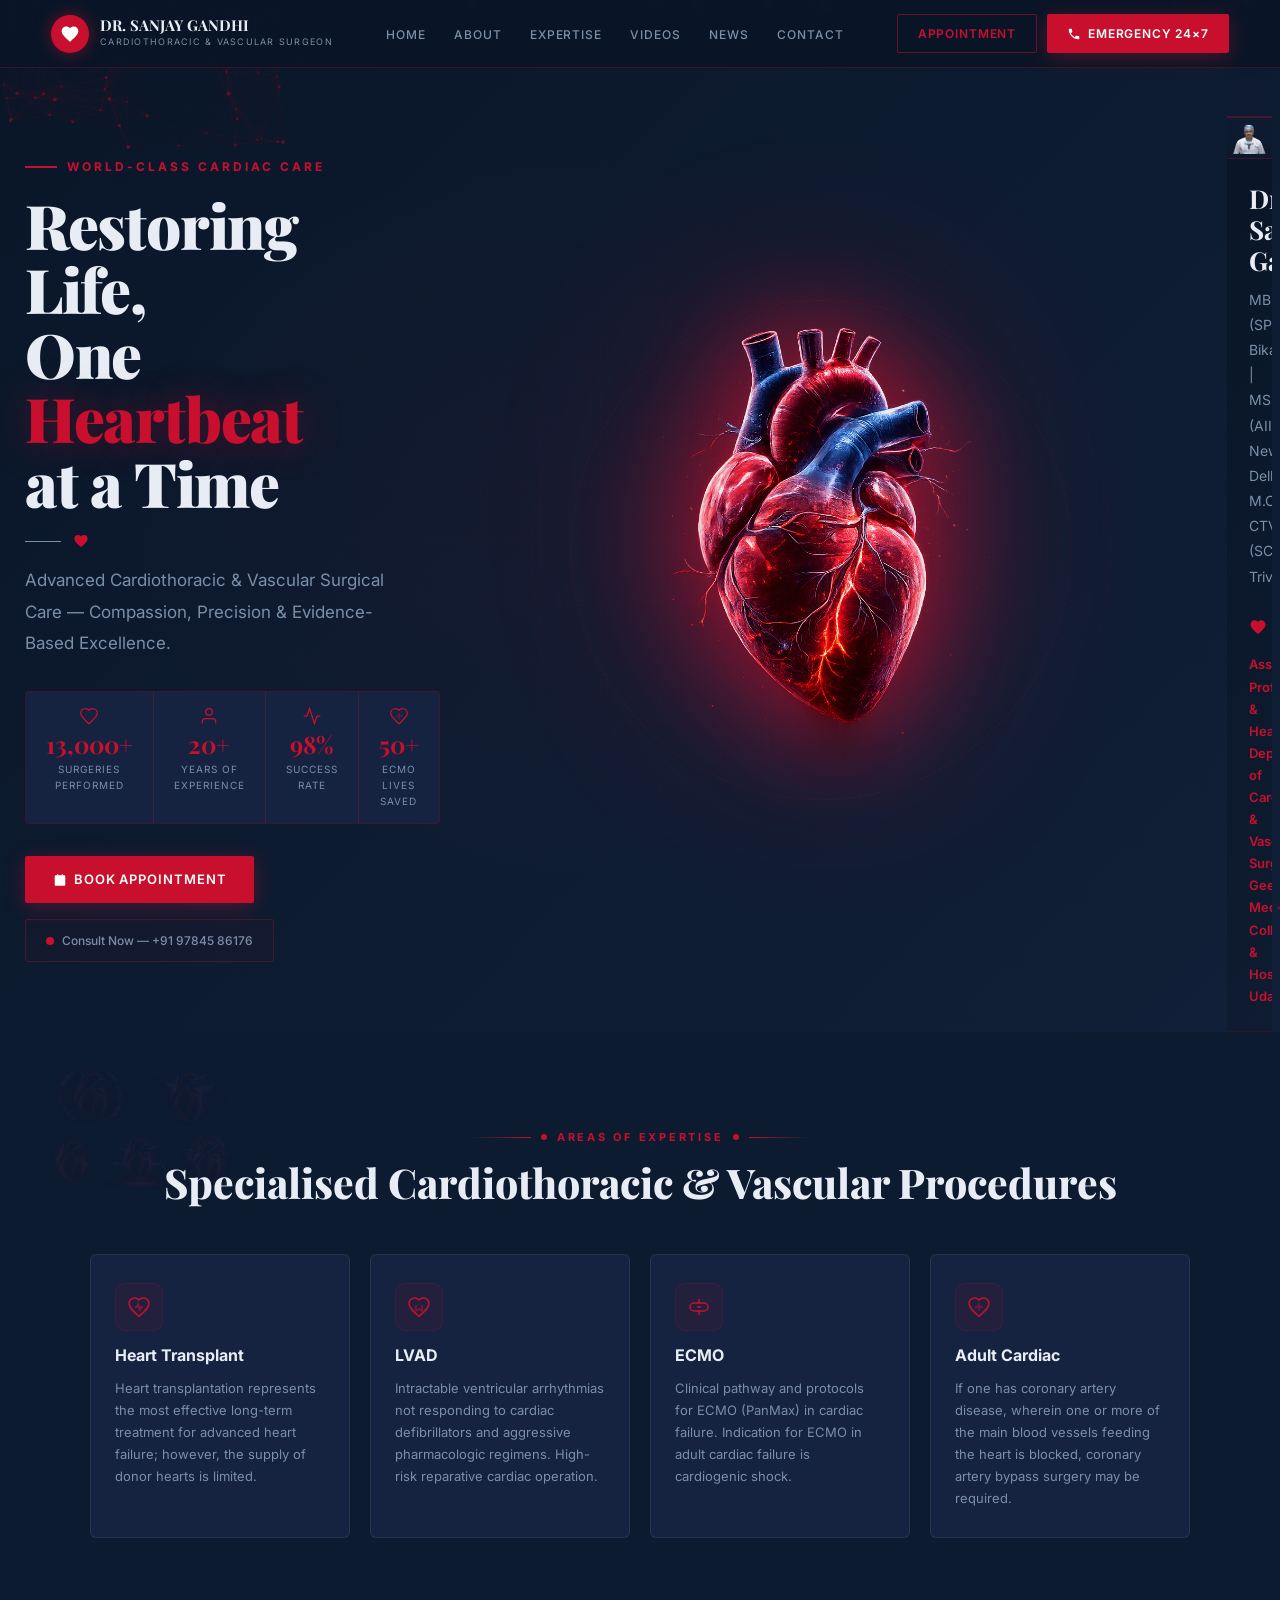
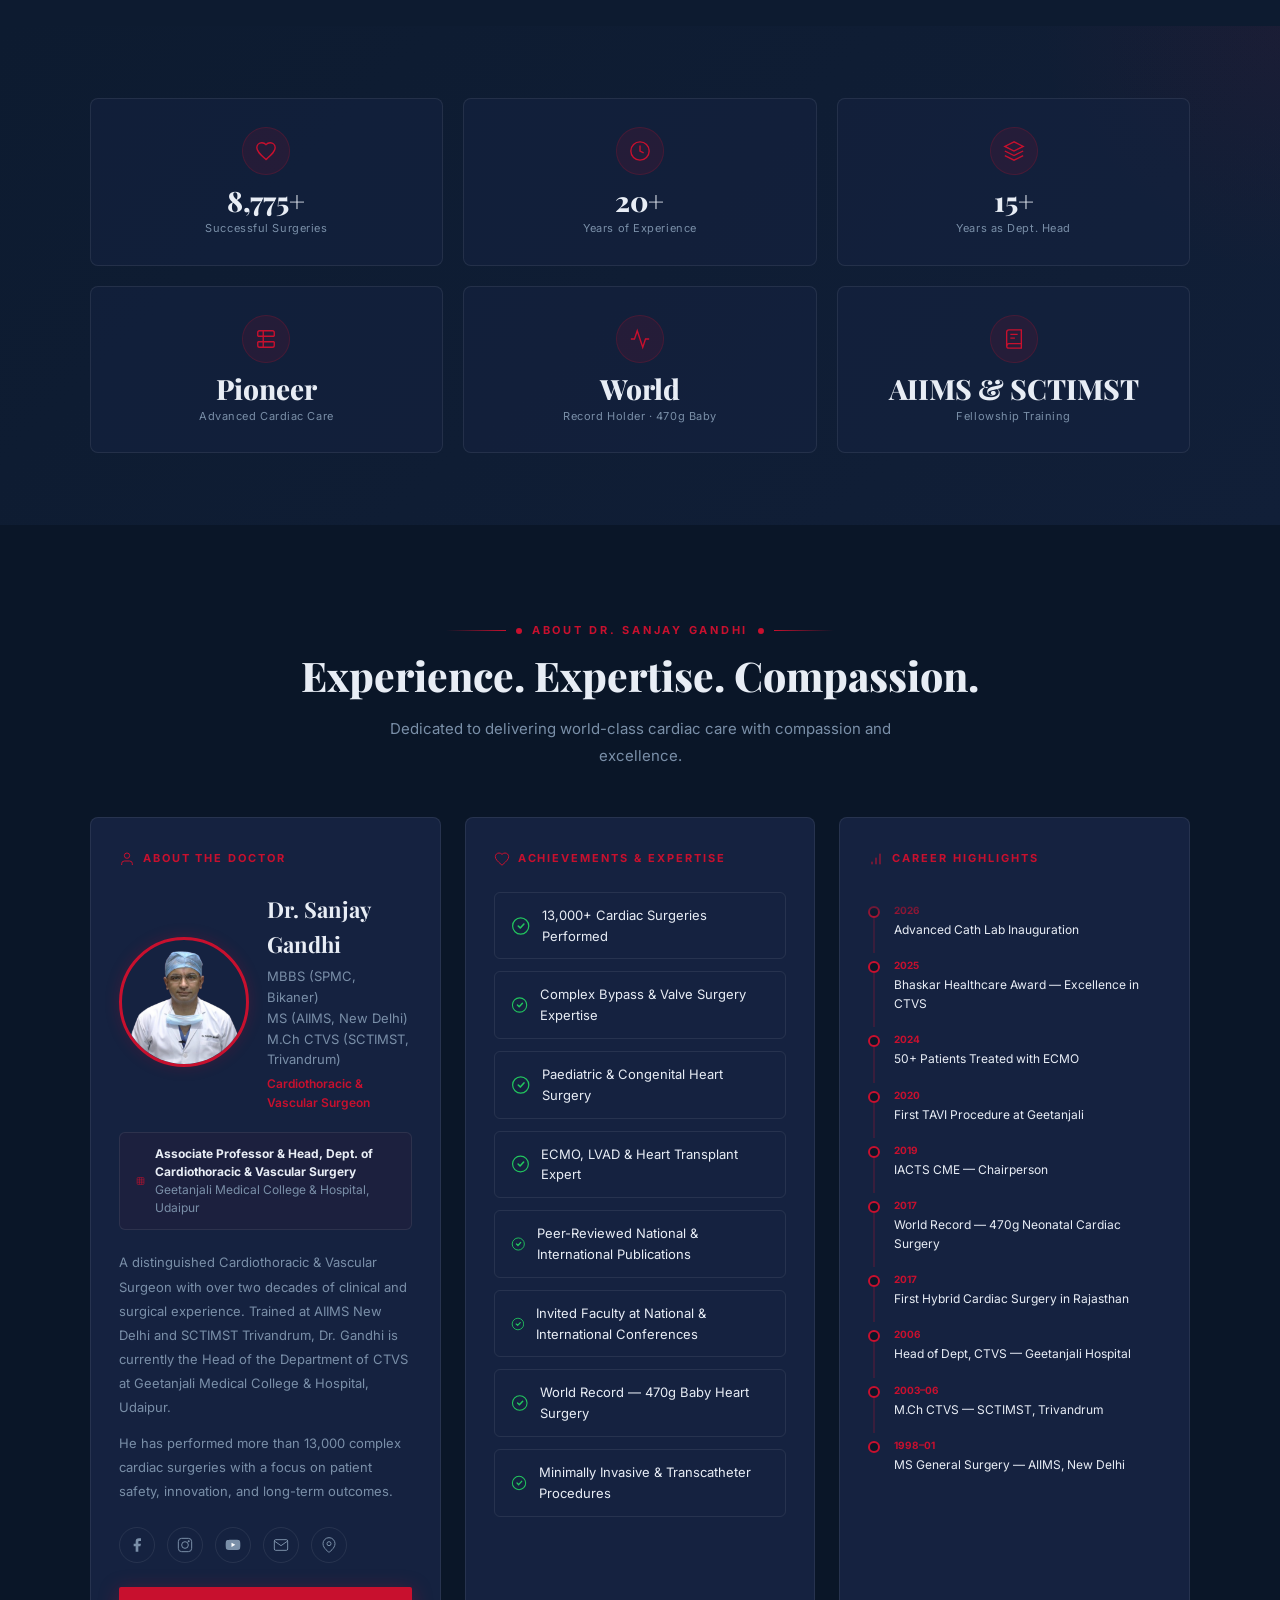
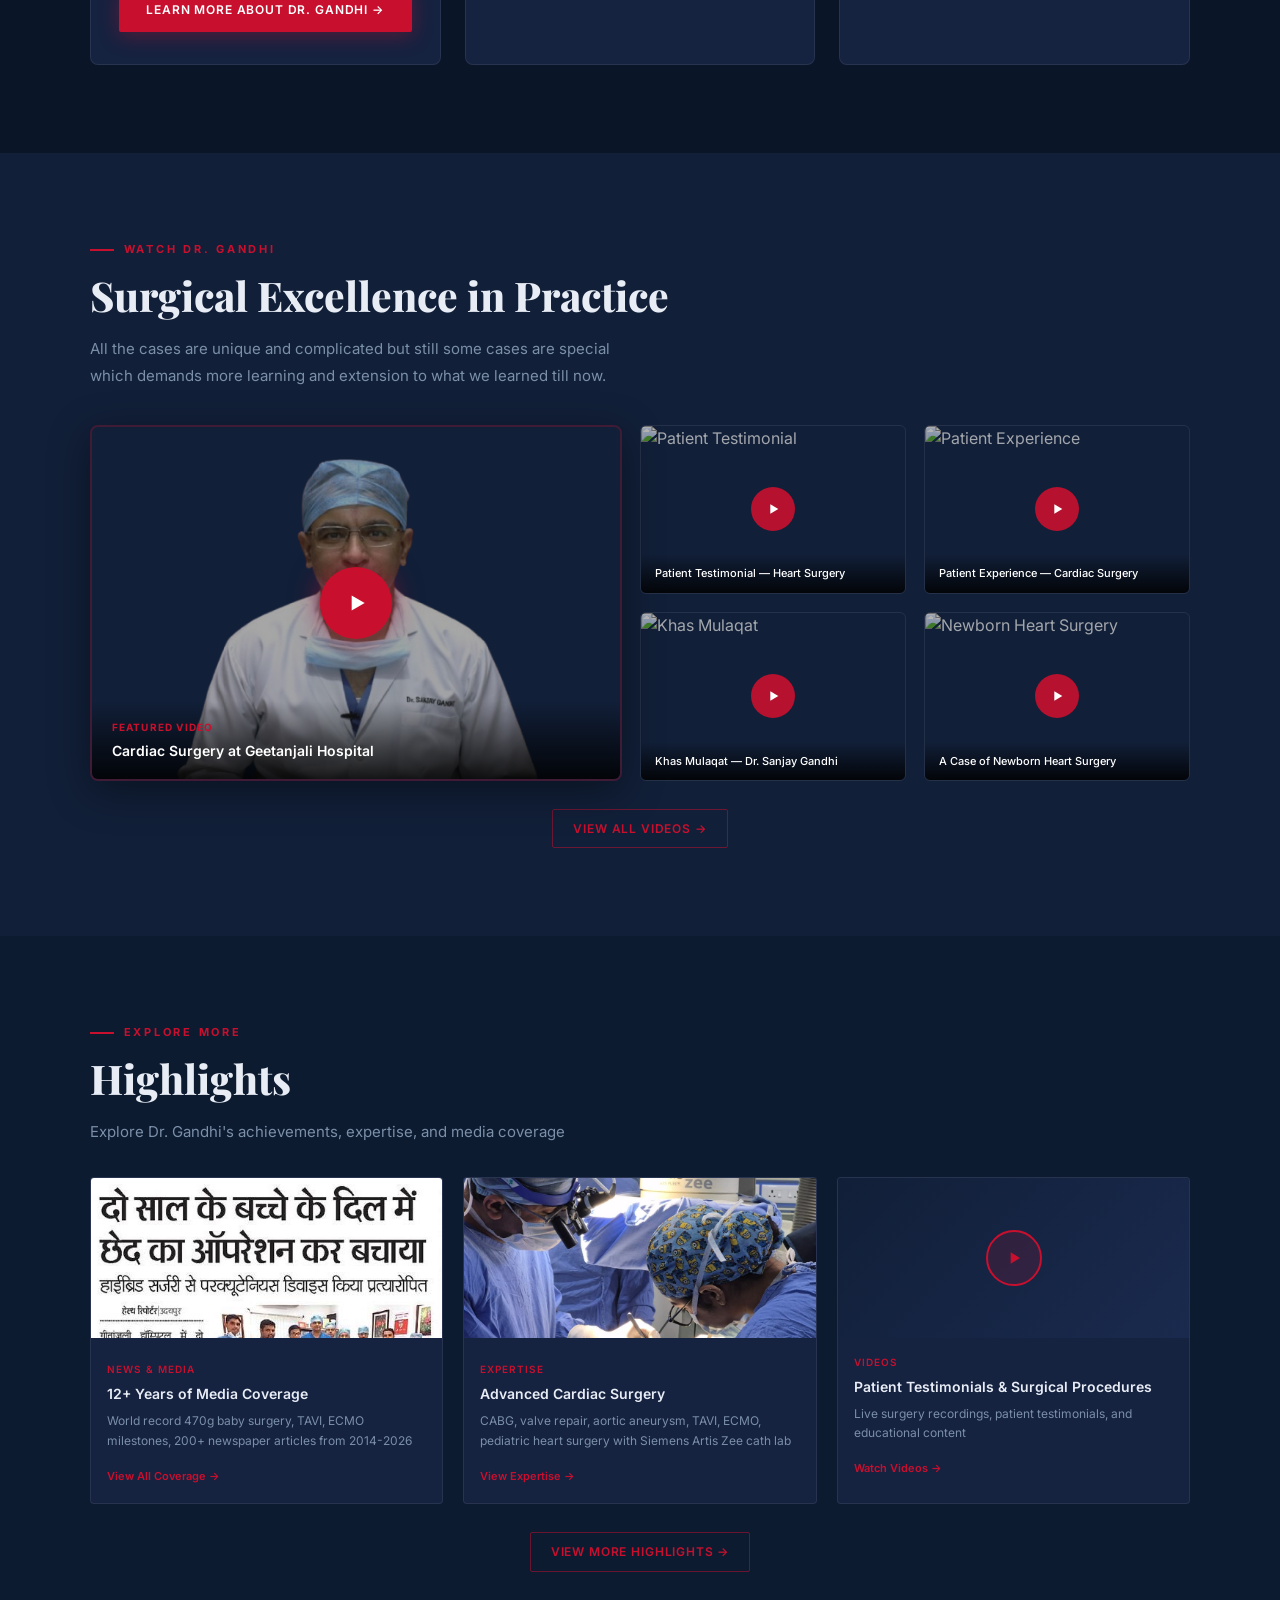
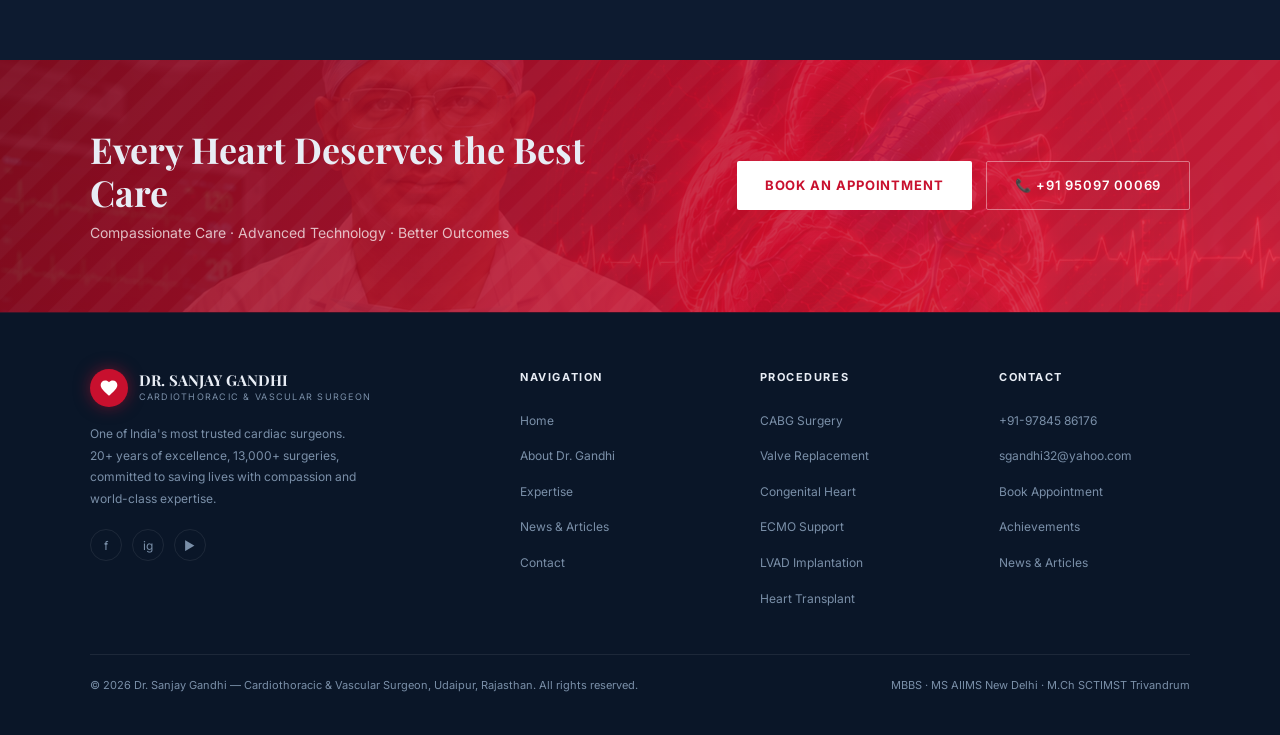
==== index.html @ 9a99be48 "fdsf" ====
<!DOCTYPE html>
<html lang="en">
<head>
<meta charset="UTF-8"/>
<meta name="viewport" content="width=device-width, initial-scale=1.0"/>
<title>Dr. Sanjay Gandhi | Cardiothoracic & Vascular Surgeon</title>
<link href="https://fonts.googleapis.com/css2?family=Playfair+Display:wght@400;700;900&family=Inter:wght@300;400;500;600;700&display=swap" rel="stylesheet"/>
<style>
*, *::before, *::after { box-sizing: border-box; margin: 0; padding: 0; }
:root {
  --crimson: #C8102E; --crimson-dark: #8B0D20; --crimson-mid: #a50e26;
  --bg: #0A1628; --bg2: #0D1B30; --bg3: #111F38;
  --surface: #152240; --surface2: #1A2A4E;
  --border: rgba(200,16,46,0.25); --border2: rgba(255,255,255,0.08);
  --text: #E8EDF5; --muted: #7A8FA8; --gold: #C9A84C;
  --navy: #0A1628; --navy-mid: #132042; --navy-light: #1B2D52;
}
html { scroll-behavior: smooth; }
body { background: var(--bg); color: var(--text); font-family: 'Inter', sans-serif; line-height: 1.6; overflow-x: hidden; }
nav { position: fixed; top: 0; left: 0; right: 0; z-index: 200; background: rgba(10,22,40,0.95); backdrop-filter: blur(20px); border-bottom: 1px solid var(--border); display: flex; align-items: center; justify-content: space-between; padding: 0 4%; height: 68px; }
.logo { display: flex; align-items: center; gap: 11px; text-decoration: none; }
.logo-heart { width: 38px; height: 38px; background: var(--crimson); border-radius: 50%; display: flex; align-items: center; justify-content: center; flex-shrink: 0; box-shadow: 0 0 16px rgba(200,16,46,0.5); }
.logo-heart svg { width: 20px; height: 20px; }
.logo-name { font-family: 'Playfair Display', serif; font-size: 15px; font-weight: 700; color: var(--text); line-height: 1.15; }
.logo-role { font-size: 9px; color: var(--muted); text-transform: uppercase; letter-spacing: 0.14em; margin-top: 1px; }
.nav-links { display: flex; gap: 28px; list-style: none; }
.nav-links a { font-size: 12px; font-weight: 500; color: var(--muted); text-decoration: none; letter-spacing: 0.08em; text-transform: uppercase; transition: color 0.2s; }
.nav-links a:hover { color: var(--text); }
.nav-cta { display: flex; gap: 10px; }
.btn { display: inline-flex; align-items: center; gap: 7px; padding: 9px 20px; font-size: 12px; font-weight: 600; letter-spacing: 0.07em; text-transform: uppercase; text-decoration: none; border-radius: 2px; cursor: pointer; border: none; transition: all 0.22s; font-family: 'Inter', sans-serif; }
.btn-ghost { background: transparent; border: 1px solid rgba(200,16,46,0.5); color: var(--crimson); }
.btn-ghost:hover { background: var(--crimson); color: white; border-color: var(--crimson); }
.btn-red { background: var(--crimson); color: white; box-shadow: 0 4px 20px rgba(200,16,46,0.35); }
.btn-red:hover { background: var(--crimson-mid); box-shadow: 0 4px 28px rgba(200,16,46,0.5); }
.btn-lg { padding: 13px 28px; font-size: 13px; }
.btn-white { background: white; color: var(--crimson); font-weight: 700; }
.btn-white:hover { background: #f0f0f0; }
.hero { min-height: 100vh; padding-top: 68px; position: relative; overflow: hidden; background: radial-gradient(ellipse 60% 60% at 45% 50%, rgba(200,16,46,0.04) 0%, transparent 60%), linear-gradient(135deg, #0A1628 0%, #0D1B30 50%, #111F38 100%); display: grid; grid-template-columns: 1.1fr 1.4fr 0.85fr; align-items: stretch; }
#particles { position: absolute; inset: 0; z-index: 0; pointer-events: none; }
.hero::before { content: ''; position: absolute; inset: 0; z-index: 1; pointer-events: none; background-image: linear-gradient(rgba(200,16,46,0.03) 1px, transparent 1px), linear-gradient(90deg, rgba(200,16,46,0.03) 1px, transparent 1px); background-size: 60px 60px; mask-image: radial-gradient(ellipse 70% 80% at 50% 50%, black 20%, transparent 75%); }
.hero-left { position: relative; z-index: 2; padding: 80px 2% 60px 6%; display: flex; flex-direction: column; justify-content: center; }
.eyebrow { display: inline-flex; align-items: center; gap: 10px; font-size: 12px; font-weight: 700; letter-spacing: 0.25em; text-transform: uppercase; color: var(--crimson); margin-bottom: 16px; }
.eyebrow-line { width: 32px; height: 2px; background: var(--crimson); }
.hero-h1 { font-family: 'Playfair Display', serif; font-size: clamp(40px, 4.8vw, 68px); font-weight: 900; line-height: 1.05; letter-spacing: -0.02em; margin-bottom: 18px; }
.hero-h1 .accent { color: var(--crimson); text-shadow: 0 0 40px rgba(200,16,46,0.4); }
.hero-sub { font-size: 17px; color: var(--muted); max-width: 420px; margin-bottom: 32px; line-height: 1.85; font-weight: 400; }
.hero-stats-row { display: flex; gap: 0; margin-bottom: 32px; border: 1px solid var(--border); border-radius: 3px; overflow: hidden; width: fit-content; }
.hstat { padding: 14px 20px; background: var(--surface); border-right: 1px solid var(--border); text-align: center; display: flex; flex-direction: column; align-items: center; }
.hstat:last-child { border-right: none; }
.hstat-val { font-family: 'Playfair Display', serif; font-size: 24px; font-weight: 700; color: var(--crimson); line-height: 1; }
.hstat-lbl { font-size: 10px; color: var(--muted); text-transform: uppercase; letter-spacing: 0.1em; margin-top: 5px; }
.hstat-icon { width: 20px; height: 20px; color: var(--crimson); margin-bottom: 6px; }
.spec-item { display: flex; flex-direction: column; align-items: center; gap: 10px; width: 110px; text-align: center; cursor: default; }
.spec-icon { width: 60px; height: 60px; border-radius: 50%; border: 1.5px solid var(--crimson); display: flex; align-items: center; justify-content: center; color: var(--crimson); position: relative; background: rgba(200,16,46,0.04); transition: all 0.4s; }
.spec-icon::before { content: ''; position: absolute; inset: -6px; border-radius: 50%; border: 1px solid rgba(200,16,46,0.2); animation: specPulse 2.5s ease-in-out infinite; }
.spec-icon:hover { transform: scale(1.15); box-shadow: 0 0 25px rgba(200,16,46,0.35); border-color: #fff; }
.spec-icon:hover svg { animation: specBounce 0.5s ease; }
.spec-icon svg { width: 24px; height: 24px; transition: transform 0.3s; }
.spec-item span { font-size: 10px; font-weight: 600; color: var(--text); text-transform: uppercase; letter-spacing: 0.04em; line-height: 1.35; }
@keyframes specPulse { 0%,100% { transform: scale(1); opacity: 0.5; } 50% { transform: scale(1.12); opacity: 1; } }
@keyframes specBounce { 0% { transform: scale(1); } 40% { transform: scale(0.8); } 70% { transform: scale(1.2); } 100% { transform: scale(1); } }
@keyframes scrollHighlights { 0% { transform: translateY(0); } 100% { transform: translateY(-50%); } }
.vid-card { min-width:280px;border-radius:8px;overflow:hidden;border:1px solid var(--border2);cursor:pointer;position:relative;flex-shrink:0;transition:transform 0.3s; }
.vid-card:hover { transform:translateY(-4px);box-shadow:0 8px 30px rgba(200,16,46,0.15); }
.vid-card img { width:100%;height:160px;object-fit:cover;display:block;filter:brightness(0.7); }
.vid-card .vid-play { position:absolute;top:50%;left:50%;transform:translate(-50%,-70%);width:48px;height:48px;border-radius:50%;background:rgba(200,16,46,0.9);display:flex;align-items:center;justify-content:center;box-shadow:0 0 20px rgba(200,16,46,0.4); }
.vid-card .vid-title { padding:12px 14px;font-size:12px;font-weight:600;color:var(--text);background:var(--surface); }
.tl-item { display:flex;gap:14px;align-items:flex-start;position:relative; }
.tl-dot { width:12px;height:12px;border-radius:50%;border:2px solid var(--crimson);background:var(--bg);flex-shrink:0;margin-top:4px;z-index:1; }
.tl-line { position:absolute;left:5px;top:16px;bottom:-14px;width:2px;background:rgba(200,16,46,0.2); }
.hero-actions { display: flex; gap: 16px; align-items: center; flex-wrap: wrap; }
.emergency-btn { display: flex; align-items: center; gap: 8px; padding: 11px 20px; border: 1px solid rgba(200,16,46,0.3); border-radius: 3px; font-size: 12px; font-weight: 500; color: var(--muted); text-decoration: none; transition: all 0.2s; background: rgba(200,16,46,0.03); }
.emergency-btn:hover { border-color: var(--crimson); color: var(--text); background: rgba(200,16,46,0.08); }
.pulse { width: 8px; height: 8px; border-radius: 50%; background: var(--crimson); animation: pulseAnim 1.6s ease-in-out infinite; }
@keyframes pulseAnim { 0%,100%{opacity:1;transform:scale(1)} 50%{opacity:0.4;transform:scale(1.4)} }
.hero-right { position: relative; z-index: 2; height: 100%; display: flex; align-items: center; justify-content: center; overflow: visible; }
.hero-glow-orb { position: absolute; width: 500px; height: 500px; border-radius: 50%; background: radial-gradient(circle, rgba(200,16,46,0.15) 0%, transparent 70%); top: 50%; left: 50%; transform: translate(-50%,-50%); animation: orbPulse 4s ease-in-out infinite; }
@keyframes orbPulse { 0%,100%{transform:translate(-50%,-50%) scale(1);opacity:0.5} 50%{transform:translate(-50%,-50%) scale(1.08);opacity:0.8} }
.hero-heart-svg { position: relative; height: 541px; z-index: 1; animation: heartbeat 1.1s ease-in-out infinite; filter: drop-shadow(0 0 50px rgba(200,16,46,0.8)) drop-shadow(0 0 100px rgba(200,16,46,0.4)); opacity: 0.95; object-fit: contain; }
@keyframes heartbeat { 0%{transform:scale(1)} 14%{transform:scale(1.05)} 28%{transform:scale(1)} 42%{transform:scale(1.03)} 70%{transform:scale(1)} 100%{transform:scale(1)} }
.ecg-line { position: absolute; bottom: 100px; right: -40%; height: 48px; z-index: 0; opacity: 0.5; }
.ecg-path { stroke: var(--crimson); stroke-width: 2.5; fill: none; stroke-dasharray: 1200; stroke-dashoffset: 1200; animation: ecgDraw 3s linear infinite; }
@keyframes ecgDraw { to { stroke-dashoffset: 0; } }
.hero-doctor { position: relative; z-index: 2; height: 100%; display: flex; flex-direction: column; align-items: center; overflow: hidden; padding-top: 3rem; }
.hero-dr { position: relative; z-index: 2; width: 132%; max-width: none; object-fit: contain; object-position: top center; filter: drop-shadow(0 0 40px rgba(200,16,46,0.15)); margin: 0 -16%; border: 2px solid rgba(200,16,46,0.3); border-radius: 6px; padding: 4px; }
.hero-info-card { position: relative; z-index: 3; background: linear-gradient(135deg, rgba(10,22,40,0.97) 0%, rgba(15,28,48,0.95) 100%); border: 1px solid rgba(200,16,46,0.2); backdrop-filter: blur(14px); border-radius: 6px; padding: 24px 28px; margin-top: -2px; width: 100%; box-shadow: 0 10px 40px rgba(0,0,0,0.5); text-align: center; }
.hic-name { font-family: 'Playfair Display', serif; font-size: 26px; font-weight: 700; margin-bottom: 10px; color: var(--text); letter-spacing: -0.01em; line-height: 1.2; }
.hic-deg { font-size: 14px; color: var(--muted); line-height: 1.8; margin-bottom: 14px; padding-bottom: 14px; border-bottom: 1px solid var(--border2); }
.hic-role { font-size: 13px; color: var(--crimson); font-weight: 600; line-height: 1.7; }
.ring { position: absolute; top: 50%; left: 50%; transform: translate(-50%,-50%); width: 500px; height: 500px; border-radius: 50%; border: 1px dashed rgba(200,16,46,0.15); animation: rotateSlow 25s linear infinite; z-index: 0; }
.ring2 { width: 580px; height: 580px; border-color: rgba(200,16,46,0.08); animation: rotateSlow 35s linear infinite reverse; }
@keyframes rotateSlow { to { transform: translate(-50%,-50%) rotate(360deg); } }
.strip { background: var(--crimson); padding: 18px 0; overflow: hidden; }
.strip-track { display: flex; gap: 40px; white-space: nowrap; width: max-content; }
.strip-item { display: inline-flex; align-items: center; gap: 8px; font-size: 12px; font-weight: 500; color: rgba(255,255,255,0.88); }
.strip-sep { color: rgba(255,255,255,0.3); }
/* Hero bottom strip */
.hero-strip { position: absolute; bottom: 0; left: 0; right: 0; z-index: 10; background: rgba(200,16,46,0.95); padding: 14px 0; overflow: hidden; border-top: 1px solid rgba(255,255,255,0.1); backdrop-filter: blur(4px); }
.hero-strip-track { display: flex; gap: 0; white-space: nowrap; width: max-content; animation: heroMarquee 35s linear infinite; }
.hs-item { display: inline-flex; align-items: center; gap: 8px; padding: 0 22px; font-size: 11px; font-weight: 600; letter-spacing: 0.12em; text-transform: uppercase; color: rgba(255,255,255,0.92); border-right: 1px solid rgba(255,255,255,0.15); }
.hs-item:last-child { border-right: none; }
.hs-dot { width: 6px; height: 6px; border-radius: 50%; background: rgba(255,255,255,0.7); flex-shrink: 0; box-shadow: 0 0 6px rgba(255,255,255,0.4); }
@keyframes heroMarquee { 0% { transform: translateX(0); } 100% { transform: translateX(-50%); } }
.milestones { background: linear-gradient(135deg, var(--bg2) 0%, var(--bg3) 100%); padding: 72px 7%; position: relative; overflow: hidden; }
.milestones::before { content: ''; position: absolute; top: -50%; right: -20%; width: 500px; height: 500px; border-radius: 50%; background: radial-gradient(circle, rgba(200,16,46,0.06) 0%, transparent 70%); pointer-events: none; }
.milestones-grid { display: grid; grid-template-columns: repeat(3, 1fr); gap: 20px; }
.ms { padding: 28px 20px; text-align: center; border-radius: 8px; background: rgba(21,34,64,0.6); border: 1px solid var(--border2); position: relative; transition: all 0.3s; }
.ms:hover { border-color: rgba(200,16,46,0.3); transform: translateY(-3px); box-shadow: 0 8px 30px rgba(200,16,46,0.08); }
.ms-icon { width: 48px; height: 48px; margin: 0 auto 12px; border-radius: 50%; display: flex; align-items: center; justify-content: center; background: rgba(200,16,46,0.1); border: 1px solid rgba(200,16,46,0.2); }
.ms-icon svg { width: 22px; height: 22px; }
.ms-val { font-family: 'Playfair Display', serif; font-size: 28px; font-weight: 800; color: var(--text); line-height: 1; }
.ms-lbl { font-size: 11px; color: var(--muted); letter-spacing: 0.05em; margin-top: 6px; line-height: 1.4; }
.section { padding: 88px 7%; }
.section-dark { background: var(--bg2); }
.section-mid { background: var(--bg3); }
.sec-eyebrow { display: flex; align-items: center; gap: 10px; font-size: 11px; font-weight: 700; letter-spacing: 0.25em; text-transform: uppercase; color: var(--crimson); margin-bottom: 14px; }
.sec-eyebrow-line { width: 24px; height: 2px; background: var(--crimson); }
.sec-h2 { font-family: 'Playfair Display', serif; font-size: clamp(28px, 3.2vw, 44px); font-weight: 800; line-height: 1.12; margin-bottom: 16px; }
.sec-sub { color: var(--muted); font-size: 15px; line-height: 1.8; max-width: 560px; font-weight: 400; }
.expertise-grid { display: grid; grid-template-columns: repeat(3, 1fr); gap: 16px; margin-top: 48px; }
.exp-card { padding: 24px 20px; text-align: left; border: 1px solid var(--border2); border-radius: 6px; background: var(--surface); transition: all 0.3s; cursor: default; position: relative; overflow: hidden; }
.exp-card::before { content: ''; position: absolute; top: 0; left: 0; width: 0; height: 3px; background: linear-gradient(90deg, var(--crimson), #ff6b6b); transition: width 0.4s; }
.exp-card:hover { border-color: rgba(200,16,46,0.3); transform: translateY(-4px); box-shadow: 0 12px 40px rgba(200,16,46,0.1); }
.exp-card:hover::before { width: 100%; }
.exp-icon { width: 48px; height: 48px; margin-bottom: 14px; display: flex; align-items: center; justify-content: center; border-radius: 10px; background: rgba(200,16,46,0.08); border: 1px solid rgba(200,16,46,0.15); }
.exp-icon svg { width: 24px; height: 24px; }
.exp-name { font-size: 15px; font-weight: 700; color: var(--text); line-height: 1.35; margin-bottom: 8px; }
.exp-desc { font-size: 13px; color: var(--muted); line-height: 1.7; }
.about-3col { display: grid; grid-template-columns: 1fr 1fr 1fr; gap: 0; border: 1px solid var(--border2); border-radius: 6px; overflow: hidden; margin-top: 40px; }
.a3c { padding: 40px 36px; border-right: 1px solid var(--border2); background: var(--surface); }
.a3c:last-child { border-right: none; }
.a3c h4 { font-size: 16px; font-weight: 700; margin-bottom: 14px; color: var(--text); }
.a3c p, .a3c ul { font-size: 14px; color: var(--muted); line-height: 1.85; }
.a3c ul { list-style: none; padding: 0; display: flex; flex-direction: column; gap: 10px; }
.a3c ul li::before { content: '✓  '; color: var(--crimson); font-weight: 700; }
.a3c-label { font-size: 11px; font-weight: 700; letter-spacing: 0.18em; text-transform: uppercase; color: var(--crimson); margin-bottom: 20px; display: flex; align-items: center; gap: 8px; }
.a3c-label::before { content: ''; width: 18px; height: 2px; background: var(--crimson); }
.stars { color: var(--gold); font-size: 16px; margin-bottom: 16px; letter-spacing: 3px; }
.cta-band { background: linear-gradient(110deg, var(--crimson-dark) 0%, var(--crimson) 60%, #d9223e 100%); padding: 68px 7%; display: flex; justify-content: space-between; align-items: center; gap: 40px; position: relative; overflow: hidden; }
.cta-band::before { content: ''; position: absolute; inset: 0; background: url("data:image/svg+xml,%3Csvg width='40' height='40' viewBox='0 0 40 40' xmlns='http://www.w3.org/2000/svg'%3E%3Cg fill='%23ffffff' fill-opacity='0.04'%3E%3Cpath d='M0 40L40 0H20L0 20M40 40V20L20 40'/%3E%3C/g%3E%3C/svg%3E"); pointer-events: none; }
.cta-text h2 { font-family: 'Playfair Display', serif; font-size: clamp(22px, 2.8vw, 36px); font-weight: 700; line-height: 1.2; max-width: 500px; position: relative; }
.cta-text p { color: rgba(255,255,255,0.72); font-size: 14px; margin-top: 8px; position: relative; }
.cta-band-right { display: flex; gap: 14px; flex-shrink: 0; position: relative; }
footer { background: var(--navy); border-top: 1px solid var(--border); padding: 56px 7% 40px; }
.footer-grid { display: grid; grid-template-columns: 2fr 1fr 1fr 1fr; gap: 48px; margin-bottom: 44px; }
.footer-about p { font-size: 12px; color: var(--muted); line-height: 1.8; margin-top: 16px; max-width: 280px; }
.footer-socials { display: flex; gap: 10px; margin-top: 20px; }
.social { width: 32px; height: 32px; border: 1px solid var(--border2); border-radius: 50%; display: flex; align-items: center; justify-content: center; font-size: 12px; color: var(--muted); text-decoration: none; transition: all 0.2s; }
.social:hover { border-color: var(--crimson); color: var(--crimson); }
.footer-col h4 { font-size: 11px; font-weight: 700; text-transform: uppercase; letter-spacing: 0.14em; color: var(--text); margin-bottom: 20px; }
.footer-col ul { list-style: none; display: flex; flex-direction: column; gap: 10px; }
.footer-col ul a { font-size: 12px; color: var(--muted); text-decoration: none; transition: color 0.2s; }
.footer-col ul a:hover { color: var(--crimson); }
.footer-bottom { border-top: 1px solid var(--border2); padding-top: 22px; display: flex; justify-content: space-between; align-items: center; flex-wrap: wrap; gap: 10px; }
.footer-bottom p { font-size: 11px; color: var(--muted); }
@media (max-width: 1024px) { .hero { grid-template-columns: 1fr 1fr; } .hero-right { height: auto; min-height: auto; padding: 40px 0; } .hero-heart-svg { height: 320px; } .hero-doctor { display: none; } .expertise-grid { grid-template-columns: repeat(3, 1fr); } .milestones-grid { grid-template-columns: repeat(3, 1fr); } .footer-grid { grid-template-columns: 1fr 1fr; } }
@media (max-width: 768px) {
  .hero { grid-template-columns: 1fr; min-height: auto; }
  .hero-left { padding: 100px 5% 30px; }
  .hero-right { height: 250px; min-height: auto; padding: 20px 0; }
  .hero-heart-svg { height: 200px; }
  .hero-doctor { display: flex; padding-top: 0; height: auto; }
  .hero-dr { width: 100%; max-width: 200px; margin: 0 auto; }
  .hero-info-card { padding: 16px; margin-top: 10px; }
  .hic-name { font-size: 14px; }
  .hic-deg { font-size: 10px; }
  .hic-role { font-size: 10px; }
  .hero-stats-row { flex-wrap: wrap; gap: 12px; }
  .hstat { min-width: 70px; }
  .hstat-val { font-size: 18px; }
  .hero-actions { flex-direction: column; gap: 10px; }
  .about-3col { grid-template-columns: 1fr; }
  .a3c { padding: 28px 20px; }
  .cta-band { flex-direction: column; text-align: center; padding: 40px 5%; }
  .cta-band-right { justify-content: center; flex-wrap: wrap; }
  .footer-grid { grid-template-columns: 1fr; gap: 30px; }
  nav { padding: 0 4%; }
  .nav-links { display: none; }
  .nav-cta { display: none; }
  .mob-toggle { display: flex; }
  .section { padding: 60px 5%; }
  .milestones { padding: 40px 5%; }
  .milestones-grid { grid-template-columns: repeat(2, 1fr); gap: 12px; }
  .ms { padding: 20px 14px; }
  .ms-val { font-size: 22px; }
  .expertise-grid { grid-template-columns: 1fr; gap: 12px; }
  .footer-bottom { flex-direction: column; text-align: center; }
  .hero-strip { padding: 30px 4% !important; }
  .spec-item { width: 80px; }
  .spec-icon { width: 50px; height: 50px; }
  .spec-icon::before { inset: -5px; }
  .spec-icon svg { width: 20px; height: 20px; }
  .spec-item span { font-size: 8px; }
  [style*="grid-template-columns:repeat(3"] { grid-template-columns: repeat(2,1fr) !important; gap: 12px !important; }
  [style*="grid-template-columns:1fr 1fr 1fr"] { grid-template-columns: 1fr !important; }
}
@media (max-width: 480px) {
  .hero-left { padding: 80px 4% 20px; }
  .hero-right { height: 180px; }
  .hero-heart-svg { height: 150px; }
  .hero-h1 { font-size: 26px; }
  .hero-sub { font-size: 13px; }
  .hero-dr { max-width: 160px; }
  .hero-info-card { padding: 12px; }
  .section { padding: 32px 4%; }
  .milestones { padding: 32px 4%; }
  .milestones-grid { grid-template-columns: repeat(2, 1fr); gap: 10px; }
  .ms { padding: 16px 10px; }
  .ms-val { font-size: 20px; }
  .ms-icon { width: 40px; height: 40px; }
  .cta-band { padding: 28px 4%; }
  nav { height: 56px; }
  .logo-name { font-size: 13px; }
  .hero-stats-row { gap: 8px; }
  .hstat-val { font-size: 16px; }
  .hstat-lbl { font-size: 8px; }
  [style*="grid-template-columns:repeat(3"] { grid-template-columns: 1fr !important; }
  [style*="grid-template-columns:repeat(2"] { grid-template-columns: 1fr !important; }
}
.blood-cells { position: absolute; inset: 0; z-index: 0; pointer-events: none; overflow: hidden; }
.blood-cell { position: absolute; border-radius: 50%; background: radial-gradient(circle at 35% 35%, #ff6b6b, #8b0d20); opacity: 0.5; animation: flowCell linear infinite; }
@keyframes flowCell { 0% { transform: translateY(110vh) translateX(0); } 100% { transform: translateY(-10vh) translateX(20px); } }
.reveal { opacity: 0; transform: translateY(30px); transition: opacity 0.7s ease, transform 0.7s ease; }
.reveal.visible { opacity: 1; transform: translateY(0); }
.reveal-delay-1 { transition-delay: 0.1s; }
.reveal-delay-2 { transition-delay: 0.2s; }
.reveal-delay-3 { transition-delay: 0.3s; }
.strip-track { animation: marquee 30s linear infinite; }
@keyframes marquee { 0% { transform: translateX(0); } 100% { transform: translateX(-50%); } }
.mob-toggle { display: none; width: 40px; height: 40px; border: 1px solid rgba(200,16,46,0.4); border-radius: 4px; align-items: center; justify-content: center; cursor: pointer; background: rgba(200,16,46,0.08); color: var(--crimson); font-size: 20px; font-weight: 700; }
.mob-menu { display: none; position: fixed; inset: 0; z-index: 300; background: rgba(10,22,40,0.98); backdrop-filter: blur(20px); flex-direction: column; align-items: center; justify-content: center; gap: 28px; }
.mob-menu.open { display: flex; }
.mob-menu a { font-size: 16px; font-weight: 500; color: var(--text); text-decoration: none; text-transform: uppercase; letter-spacing: 0.1em; }
.mob-menu a:hover { color: var(--crimson); }
.mob-close { position: absolute; top: 20px; right: 20px; font-size: 28px; color: var(--text); background: none; border: none; cursor: pointer; }
@media (prefers-reduced-motion: reduce) { *, *::before, *::after { animation-duration: 0.01ms !important; transition-duration: 0.01ms !important; } }
</style>
</head>
<body>

<!-- PAGE LOADER WITH ECG LINE -->
<div id="pageLoader" style="position:fixed;inset:0;z-index:9999;background:var(--bg);display:flex;flex-direction:column;align-items:center;justify-content:center;transition:opacity 0.5s;">
  <svg width="200" height="60" viewBox="0 0 200 60" style="overflow:visible;">
    <path d="M0,30 L40,30 L50,30 L55,10 L60,50 L65,10 L70,50 L75,30 L85,30 L120,30 L125,30 L130,10 L135,50 L140,10 L145,50 L150,30 L160,30 L200,30" fill="none" stroke="#C8102E" stroke-width="2" stroke-linecap="round" stroke-linejoin="round" style="stroke-dasharray:500;stroke-dashoffset:500;animation:loaderEcg 1.5s ease-in-out infinite;"/>
  </svg>
  <div style="font-family:'Playfair Display',serif;font-size:14px;color:var(--text);margin-top:16px;letter-spacing:0.05em;">Dr. Sanjay Gandhi</div>
</div>
<style>
@keyframes loaderEcg { 0%{stroke-dashoffset:500} 50%{stroke-dashoffset:0} 100%{stroke-dashoffset:-500} }
</style>
<script>window.addEventListener('load',function(){var l=document.getElementById('pageLoader');l.style.opacity='0';setTimeout(function(){l.style.display='none'},500)});</script>

<!-- NAV -->
<nav>
  <a class="logo" href="index.html">
    <div class="logo-heart">
      <svg viewBox="0 0 24 24" fill="white"><path d="M12 21.35l-1.45-1.32C5.4 15.36 2 12.28 2 8.5 2 5.42 4.42 3 7.5 3c1.74 0 3.41.81 4.5 2.09C13.09 3.81 14.76 3 16.5 3 19.58 3 22 5.42 22 8.5c0 3.78-3.4 6.86-8.55 11.54L12 21.35z"/></svg>
    </div>
    <div>
      <div class="logo-name">DR. SANJAY GANDHI</div>
      <div class="logo-role">Cardiothoracic & Vascular Surgeon</div>
    </div>
  </a>
  <ul class="nav-links">
    <li><a href="index.html">Home</a></li>
    <li><a href="about.html">About</a></li>
    <li><a href="index.html#expertise">Expertise</a></li>
    <li><a href="index.html#videos">Videos</a></li>
    <li><a href="news.html">News</a></li>
    <li><a href="contact.html">Contact</a></li>
  </ul>
  <div class="nav-cta">
    <a href="contact.html" class="btn btn-ghost">Appointment</a>
    <a href="tel:+91-9784586176" class="btn btn-red">
      <svg width="14" height="14" viewBox="0 0 24 24" fill="white"><path d="M6.6 10.8c1.4 2.8 3.8 5.1 6.6 6.6l2.2-2.2c.3-.3.7-.4 1-.2 1.1.4 2.3.6 3.6.6.6 0 1 .4 1 1V20c0 .6-.4 1-1 1-9.4 0-17-7.6-17-17 0-.6.4-1 1-1h3.5c.6 0 1 .4 1 1 0 1.3.2 2.5.6 3.6.1.3 0 .7-.2 1L6.6 10.8z"/></svg>
      Emergency 24×7
    </a>
    <button class="mob-toggle" onclick="document.getElementById('mobMenu').classList.add('open')" aria-label="Open menu"><svg width="20" height="20" viewBox="0 0 24 24" fill="none" stroke="currentColor" stroke-width="2.5" stroke-linecap="round"><line x1="3" y1="6" x2="21" y2="6"/><line x1="3" y1="12" x2="21" y2="12"/><line x1="3" y1="18" x2="21" y2="18"/></svg></button>
  </div>
</nav>

<!-- MOBILE MENU -->
<div class="mob-menu" id="mobMenu">
  <button class="mob-close" onclick="this.parentElement.classList.remove('open')" aria-label="Close menu">✕</button>
  <a href="index.html" onclick="this.parentElement.classList.remove('open')">Home</a>
  <a href="about.html" onclick="this.parentElement.classList.remove('open')">About</a>
  <a href="index.html#expertise" onclick="this.parentElement.classList.remove('open')">Expertise</a>
  <a href="index.html#videos" onclick="this.parentElement.classList.remove('open')">Videos</a>
  <a href="news.html" onclick="this.parentElement.classList.remove('open')">News</a>
  <a href="contact.html" onclick="this.parentElement.classList.remove('open')">Contact</a>
  <a href="tel:+91-9784586176" class="btn btn-red" style="margin-top:10px">Emergency 24×7</a>
</div>

<!-- HERO -->
<section class="hero" id="home">
  <canvas id="particles"></canvas>
  <div class="blood-cells" id="bloodCells"></div>

  <div class="hero-left">
    <div class="eyebrow"><span class="eyebrow-line"></span>World-Class Cardiac Care</div>
    <h1 class="hero-h1">Restoring Life,<br>One <span class="accent">Heartbeat</span><br>at a Time</h1>
    <div style="display:flex;align-items:center;gap:12px;margin-bottom:16px;"><span style="width:36px;height:1px;background:var(--muted);"></span><svg width="16" height="16" viewBox="0 0 24 24" fill="var(--crimson)"><path d="M12 21.35l-1.45-1.32C5.4 15.36 2 12.28 2 8.5 2 5.42 4.42 3 7.5 3c1.74 0 3.41.81 4.5 2.09C13.09 3.81 14.76 3 16.5 3 19.58 3 22 5.42 22 8.5c0 3.78-3.4 6.86-8.55 11.54L12 21.35z"/></svg></div>
    <p class="hero-sub">Advanced Cardiothoracic & Vascular Surgical Care — Compassion, Precision & Evidence-Based Excellence.</p>
    <div class="hero-stats-row">
      <div class="hstat"><svg class="hstat-icon" viewBox="0 0 24 24" fill="none" stroke="currentColor" stroke-width="1.5"><path d="M12 21.35l-1.45-1.32C5.4 15.36 2 12.28 2 8.5 2 5.42 4.42 3 7.5 3c1.74 0 3.41.81 4.5 2.09C13.09 3.81 14.76 3 16.5 3 19.58 3 22 5.42 22 8.5c0 3.78-3.4 6.86-8.55 11.54L12 21.35z"/></svg><div class="hstat-val">13,000+</div><div class="hstat-lbl">Surgeries Performed</div></div>
      <div class="hstat"><svg class="hstat-icon" viewBox="0 0 24 24" fill="none" stroke="currentColor" stroke-width="1.5"><path d="M20 21v-2a4 4 0 00-4-4H8a4 4 0 00-4 4v2"/><circle cx="12" cy="7" r="4"/></svg><div class="hstat-val">20+</div><div class="hstat-lbl">Years of Experience</div></div>
      <div class="hstat"><svg class="hstat-icon" viewBox="0 0 24 24" fill="none" stroke="currentColor" stroke-width="1.5"><polyline points="22 12 18 12 15 21 9 3 6 12 2 12"/></svg><div class="hstat-val">98%</div><div class="hstat-lbl">Success Rate</div></div>
      <div class="hstat"><svg class="hstat-icon" viewBox="0 0 24 24" fill="none" stroke="currentColor" stroke-width="1.5"><path d="M12 21.35l-1.45-1.32C5.4 15.36 2 12.28 2 8.5 2 5.42 4.42 3 7.5 3c1.74 0 3.41.81 4.5 2.09C13.09 3.81 14.76 3 16.5 3 19.58 3 22 5.42 22 8.5c0 3.78-3.4 6.86-8.55 11.54L12 21.35z"/><path d="M8 12h8M12 8v8" stroke-opacity="0.5"/></svg><div class="hstat-val">50+</div><div class="hstat-lbl">ECMO Lives Saved</div></div>
    </div>
    <div class="hero-actions">
      <a href="contact.html" class="btn btn-red btn-lg">
        <svg width="14" height="14" viewBox="0 0 24 24" fill="white"><rect x="3" y="4" width="18" height="18" rx="2" ry="2"/><line x1="16" y1="2" x2="16" y2="6" stroke="white" stroke-width="2"/><line x1="8" y1="2" x2="8" y2="6" stroke="white" stroke-width="2"/><line x1="3" y1="10" x2="21" y2="10" stroke="white" stroke-width="2"/></svg>
        Book Appointment
      </a>
      <a href="tel:+91-9784586176" class="emergency-btn">
        <span class="pulse"></span> Consult Now — +91 97845 86176
      </a>
    </div>
  </div>

  <div class="hero-right">
    <div class="hero-glow-orb"></div>
    <div class="ring"></div>
    <div class="ring ring2"></div>
    <!-- Realistic Anatomical Heart Image -->
    <img src="media/heart-graphics/heart.png" alt="Anatomical Heart" class="hero-heart-svg"/>
    <svg class="ecg-line" viewBox="0 0 1000 48" preserveAspectRatio="none">
      <path class="ecg-path" d="M0,24 L80,24 L100,24 L110,4 L120,44 L130,4 L140,44 L150,24 L170,24 L250,24 L260,24 L270,4 L280,44 L290,4 L300,44 L310,24 L330,24 L410,24 L420,24 L430,4 L440,44 L450,4 L460,44 L470,24 L490,24 L570,24 L580,24 L590,4 L600,44 L610,4 L620,44 L630,24 L650,24 L730,24 L740,24 L750,4 L760,44 L770,4 L780,44 L790,24 L810,24 L1000,24"/>
    </svg>
  </div>

  <div class="hero-doctor">
    <img src="media/profile/dr-sanjay-gandhi.png" alt="Dr. Sanjay Gandhi" class="hero-dr"/>
    <div class="hero-info-card">
      <div class="hic-name">Dr. Sanjay Gandhi</div>
      <div class="hic-deg">MBBS (SPMC, Bikaner) | MS (AIIMS, New Delhi)<br>M.Ch CTVS (SCTIMST, Trivandrum)</div>
      <div style="margin:10px auto;color:var(--crimson);"><svg width="18" height="18" viewBox="0 0 24 24" fill="currentColor"><path d="M12 21.35l-1.45-1.32C5.4 15.36 2 12.28 2 8.5 2 5.42 4.42 3 7.5 3c1.74 0 3.41.81 4.5 2.09C13.09 3.81 14.76 3 16.5 3 19.58 3 22 5.42 22 8.5c0 3.78-3.4 6.86-8.55 11.54L12 21.35z"/></svg></div>
      <div class="hic-role">Associate Professor & Head, Department of<br>Cardiothoracic & Vascular Surgery<br>Geetanjali Medical College & Hospital, Udaipur</div>
    </div>
  </div>
</section>


<!-- EXPERTISE -->
<section class="section section-dark" id="expertise" style="position:relative;overflow:hidden;">
  <img src="media/heart-graphics/heart-multiple.png" alt="" style="position:absolute;top:30px;left:3%;width:200px;opacity:0.04;pointer-events:none;" aria-hidden="true"/>
  <div style="text-align:center" class="reveal">
    <div style="display:inline-flex;align-items:center;gap:10px;margin-bottom:14px;">
      <span style="width:60px;height:1px;background:linear-gradient(90deg,transparent,var(--crimson));display:block;"></span>
      <span style="width:6px;height:6px;border-radius:50%;background:var(--crimson);"></span>
      <span style="font-size:11px;font-weight:700;letter-spacing:0.25em;text-transform:uppercase;color:var(--crimson);">Areas of Expertise</span>
      <span style="width:6px;height:6px;border-radius:50%;background:var(--crimson);"></span>
      <span style="width:60px;height:1px;background:linear-gradient(90deg,var(--crimson),transparent);display:block;"></span>
    </div>
    <h2 class="sec-h2" style="margin:0 auto 16px">Specialised Cardiothoracic & Vascular Procedures</h2>
  </div>
  <div style="display:grid;grid-template-columns:repeat(4,1fr);gap:20px;margin-top:48px;">
    <!-- Heart Transplant -->
    <div class="exp-card" style="padding:28px 24px;">
      <div class="exp-icon"><svg viewBox="0 0 24 24" fill="none" stroke="#C8102E" stroke-width="1.5"><path d="M12 21.35l-1.45-1.32C5.4 15.36 2 12.28 2 8.5 2 5.42 4.42 3 7.5 3c1.74 0 3.41.81 4.5 2.09C13.09 3.81 14.76 3 16.5 3 19.58 3 22 5.42 22 8.5c0 3.78-3.4 6.86-8.55 11.54L12 21.35z"/><path d="M8 12h2l1-3 2 6 1-3h2" stroke-opacity="0.7"/></svg></div>
      <div class="exp-name" style="font-size:16px;margin-bottom:10px;">Heart Transplant</div>
      <div class="exp-desc" style="font-size:13px;">Heart transplantation represents the most effective long-term treatment for advanced heart failure; however, the supply of donor hearts is limited.</div>
    </div>
    <!-- LVAD -->
    <div class="exp-card" style="padding:28px 24px;">
      <div class="exp-icon"><svg viewBox="0 0 24 24" fill="none" stroke="#C8102E" stroke-width="1.5"><path d="M12 21.35l-1.45-1.32C5.4 15.36 2 12.28 2 8.5 2 5.42 4.42 3 7.5 3c1.74 0 3.41.81 4.5 2.09C13.09 3.81 14.76 3 16.5 3 19.58 3 22 5.42 22 8.5c0 3.78-3.4 6.86-8.55 11.54L12 21.35z"/><path d="M15 10v6l-3-2-3 2v-6" stroke-opacity="0.6"/></svg></div>
      <div class="exp-name" style="font-size:16px;margin-bottom:10px;">LVAD</div>
      <div class="exp-desc" style="font-size:13px;">Intractable ventricular arrhythmias not responding to cardiac defibrillators and aggressive pharmacologic regimens. High-risk reparative cardiac operation.</div>
    </div>
    <!-- ECMO -->
    <div class="exp-card" style="padding:28px 24px;">
      <div class="exp-icon"><svg viewBox="0 0 24 24" fill="none" stroke="#C8102E" stroke-width="1.5"><rect x="3" y="8" width="18" height="8" rx="4"/><path d="M10 12h4"/><path d="M12 4v4M12 16v4"/></svg></div>
      <div class="exp-name" style="font-size:16px;margin-bottom:10px;">ECMO</div>
      <div class="exp-desc" style="font-size:13px;">Clinical pathway and protocols for ECMO (PanMax) in cardiac failure. Indication for ECMO in adult cardiac failure is cardiogenic shock.</div>
    </div>
    <!-- Adult Cardiac -->
    <div class="exp-card" style="padding:28px 24px;">
      <div class="exp-icon"><svg viewBox="0 0 24 24" fill="none" stroke="#C8102E" stroke-width="1.5"><path d="M12 21.35l-1.45-1.32C5.4 15.36 2 12.28 2 8.5 2 5.42 4.42 3 7.5 3c1.74 0 3.41.81 4.5 2.09C13.09 3.81 14.76 3 16.5 3 19.58 3 22 5.42 22 8.5c0 3.78-3.4 6.86-8.55 11.54L12 21.35z"/><path d="M8 12h8M12 8v8" stroke-opacity="0.5"/></svg></div>
      <div class="exp-name" style="font-size:16px;margin-bottom:10px;">Adult Cardiac</div>
      <div class="exp-desc" style="font-size:13px;">If one has coronary artery disease, wherein one or more of the main blood vessels feeding the heart is blocked, coronary artery bypass surgery may be required.</div>
    </div>
  </div>
</section>

<!-- MILESTONES -->
<div class="milestones">
  <div class="milestones-grid">
    <div class="ms"><div class="ms-icon"><svg viewBox="0 0 24 24" fill="none" stroke="#C8102E" stroke-width="1.5"><path d="M12 21.35l-1.45-1.32C5.4 15.36 2 12.28 2 8.5 2 5.42 4.42 3 7.5 3c1.74 0 3.41.81 4.5 2.09C13.09 3.81 14.76 3 16.5 3 19.58 3 22 5.42 22 8.5c0 3.78-3.4 6.86-8.55 11.54L12 21.35z"/></svg></div><div class="ms-val">13,000+</div><div class="ms-lbl">Successful Surgeries</div></div>
    <div class="ms"><div class="ms-icon"><svg viewBox="0 0 24 24" fill="none" stroke="#C8102E" stroke-width="1.5"><circle cx="12" cy="12" r="10"/><polyline points="12 6 12 12 16 14"/></svg></div><div class="ms-val">20+</div><div class="ms-lbl">Years of Experience</div></div>
    <div class="ms"><div class="ms-icon"><svg viewBox="0 0 24 24" fill="none" stroke="#C8102E" stroke-width="1.5"><path d="M12 2L2 7l10 5 10-5-10-5zM2 17l10 5 10-5M2 12l10 5 10-5"/></svg></div><div class="ms-val">15+</div><div class="ms-lbl">Years as Dept. Head</div></div>
    <div class="ms"><div class="ms-icon"><svg viewBox="0 0 24 24" fill="none" stroke="#C8102E" stroke-width="1.5"><path d="M9 3H5a2 2 0 00-2 2v4m6-6h10a2 2 0 012 2v4M9 3v18m0 0h10a2 2 0 002-2v-4M9 21H5a2 2 0 01-2-2v-4"/><path d="M3 9h18M3 15h18"/></svg></div><div class="ms-val">Pioneer</div><div class="ms-lbl">Advanced Cardiac Care</div></div>
    <div class="ms"><div class="ms-icon"><svg viewBox="0 0 24 24" fill="none" stroke="#C8102E" stroke-width="1.5"><path d="M22 12h-4l-3 9L9 3l-3 9H2"/></svg></div><div class="ms-val">World</div><div class="ms-lbl">Record Holder · 470g Baby</div></div>
    <div class="ms"><div class="ms-icon"><svg viewBox="0 0 24 24" fill="none" stroke="#C8102E" stroke-width="1.5"><path d="M4 19.5A2.5 2.5 0 016.5 17H20"/><path d="M6.5 2H20v20H6.5A2.5 2.5 0 014 19.5v-15A2.5 2.5 0 016.5 2z"/><path d="M8 7h8M8 11h5"/></svg></div><div class="ms-val">AIIMS &amp; SCTIMST</div><div class="ms-lbl">Fellowship Training</div></div>
  </div>
</div>

<!-- ABOUT SECTION -->
<section class="section" id="about" style="position:relative;overflow:hidden;">
  <!-- Section Header -->
  <div style="text-align:center;margin-bottom:48px;" class="reveal">
    <div style="display:inline-flex;align-items:center;gap:10px;margin-bottom:14px;">
      <span style="width:60px;height:1px;background:linear-gradient(90deg,transparent,var(--crimson));display:block;"></span>
      <span style="width:6px;height:6px;border-radius:50%;background:var(--crimson);"></span>
      <span style="font-size:11px;font-weight:700;letter-spacing:0.25em;text-transform:uppercase;color:var(--crimson);">About Dr. Sanjay Gandhi</span>
      <span style="width:6px;height:6px;border-radius:50%;background:var(--crimson);"></span>
      <span style="width:60px;height:1px;background:linear-gradient(90deg,var(--crimson),transparent);display:block;"></span>
    </div>
    <h2 class="sec-h2" style="margin:0 auto 16px;text-align:center;">Experience. Expertise. Compassion.</h2>
    <p class="sec-sub" style="margin:12px auto 0;text-align:center;">Dedicated to delivering world-class cardiac care with compassion and excellence.</p>
  </div>

  <!-- 3-Column Grid -->
  <div style="display:grid;grid-template-columns:1fr 1fr 1fr;gap:24px;">

    <!-- LEFT: About the Doctor -->
    <div style="border:1px solid var(--border2);border-radius:8px;padding:32px 28px;background:var(--surface);">
      <div style="display:flex;align-items:center;gap:8px;margin-bottom:24px;font-size:11px;font-weight:700;letter-spacing:0.18em;text-transform:uppercase;color:var(--crimson);"><svg width="16" height="16" viewBox="0 0 24 24" fill="none" stroke="currentColor" stroke-width="1.5"><path d="M20 21v-2a4 4 0 00-4-4H8a4 4 0 00-4 4v2"/><circle cx="12" cy="7" r="4"/></svg>About the Doctor</div>
      <div style="display:flex;align-items:center;gap:18px;margin-bottom:20px;">
        <img src="media/profile/dr-sanjay-gandhi.png" alt="Dr. Sanjay Gandhi" style="width:130px;height:130px;border-radius:50%;object-fit:cover;object-position:top;border:3px solid var(--crimson);box-shadow:0 0 15px rgba(200,16,46,0.2);"/>
        <div>
          <div style="font-family:'Playfair Display',serif;font-size:22px;font-weight:700;color:var(--text);margin-bottom:4px;">Dr. Sanjay Gandhi</div>
          <div style="font-size:13px;color:var(--muted);line-height:1.6;">MBBS (SPMC, Bikaner)<br>MS (AIIMS, New Delhi)<br>M.Ch CTVS (SCTIMST, Trivandrum)</div>
          <div style="font-size:12px;color:var(--crimson);font-weight:600;margin-top:4px;">Cardiothoracic & Vascular Surgeon</div>
        </div>
      </div>
      <div style="display:flex;align-items:center;gap:10px;padding:12px 16px;background:rgba(200,16,46,0.04);border:1px solid var(--border2);border-radius:6px;margin-bottom:20px;">
        <svg width="16" height="16" viewBox="0 0 24 24" fill="none" stroke="var(--crimson)" stroke-width="1.5"><rect x="3" y="3" width="18" height="18" rx="2"/><path d="M9 3v18M15 3v18M3 9h18M3 15h18"/></svg>
        <div style="font-size:12px;color:var(--text);line-height:1.5;"><strong>Associate Professor & Head, Dept. of Cardiothoracic & Vascular Surgery</strong><br><span style="color:var(--muted);">Geetanjali Medical College & Hospital, Udaipur</span></div>
      </div>
      <p style="font-size:13px;color:var(--muted);line-height:1.85;margin-bottom:12px;">A distinguished Cardiothoracic & Vascular Surgeon with over two decades of clinical and surgical experience. Trained at AIIMS New Delhi and SCTIMST Trivandrum, Dr. Gandhi is currently the Head of the Department of CTVS at Geetanjali Medical College & Hospital, Udaipur.</p>
      <p style="font-size:13px;color:var(--muted);line-height:1.85;margin-bottom:24px;">He has performed more than 13,000 complex cardiac surgeries with a focus on patient safety, innovation, and long-term outcomes.</p>
      <!-- Social Links -->
      <div style="display:flex;gap:12px;margin-bottom:24px;">
        <a href="https://www.facebook.com/Dr-Sanjay-Gandhi-1470007529727763/" target="_blank" style="width:36px;height:36px;border-radius:50%;border:1px solid var(--border2);display:flex;align-items:center;justify-content:center;color:var(--muted);text-decoration:none;transition:all 0.2s;"><svg width="16" height="16" viewBox="0 0 24 24" fill="currentColor"><path d="M18 2h-3a5 5 0 00-5 5v3H7v4h3v8h4v-8h3l1-4h-4V7a1 1 0 011-1h3z"/></svg></a>
        <a href="https://www.instagram.com/drsanjaygandhicardiacsurgeon/" target="_blank" style="width:36px;height:36px;border-radius:50%;border:1px solid var(--border2);display:flex;align-items:center;justify-content:center;color:var(--muted);text-decoration:none;transition:all 0.2s;"><svg width="16" height="16" viewBox="0 0 24 24" fill="none" stroke="currentColor" stroke-width="1.5"><rect x="2" y="2" width="20" height="20" rx="5"/><circle cx="12" cy="12" r="5"/><circle cx="17.5" cy="6.5" r="1.5" fill="currentColor" stroke="none"/></svg></a>
        <a href="https://www.youtube.com/channel/UCWSw6M3BHKL52JbRUq6XSgA" target="_blank" style="width:36px;height:36px;border-radius:50%;border:1px solid var(--border2);display:flex;align-items:center;justify-content:center;color:var(--muted);text-decoration:none;transition:all 0.2s;"><svg width="16" height="16" viewBox="0 0 24 24" fill="currentColor"><path d="M22.54 6.42a2.78 2.78 0 00-1.94-2C18.88 4 12 4 12 4s-6.88 0-8.6.46a2.78 2.78 0 00-1.94 2A29 29 0 001 11.75a29 29 0 00.46 5.33A2.78 2.78 0 003.4 19.1c1.72.46 8.6.46 8.6.46s6.88 0 8.6-.46a2.78 2.78 0 001.94-2 29 29 0 00.46-5.25 29 29 0 00-.46-5.33z"/><polygon points="9.75 15.02 15.5 11.75 9.75 8.48 9.75 15.02" fill="#fff"/></svg></a>
        <a href="mailto:drsanjaygandhi@gmail.com" style="width:36px;height:36px;border-radius:50%;border:1px solid var(--border2);display:flex;align-items:center;justify-content:center;color:var(--muted);text-decoration:none;transition:all 0.2s;"><svg width="16" height="16" viewBox="0 0 24 24" fill="none" stroke="currentColor" stroke-width="1.5"><rect x="2" y="4" width="20" height="16" rx="2"/><polyline points="22 6 12 13 2 6"/></svg></a>
        <a href="https://g.page/santosh-heart-gynae-care-clinic?share" target="_blank" style="width:36px;height:36px;border-radius:50%;border:1px solid var(--border2);display:flex;align-items:center;justify-content:center;color:var(--muted);text-decoration:none;transition:all 0.2s;"><svg width="16" height="16" viewBox="0 0 24 24" fill="none" stroke="currentColor" stroke-width="1.5"><path d="M21 10c0 7-9 13-9 13s-9-6-9-13a9 9 0 0118 0z"/><circle cx="12" cy="10" r="3"/></svg></a>
      </div>
      <a href="about.html" class="btn btn-red" style="width:100%;justify-content:center;font-size:12px;padding:13px 20px;">Learn More About Dr. Gandhi →</a>
    </div>

    <!-- CENTRE: Achievements -->
    <div style="border:1px solid var(--border2);border-radius:8px;padding:32px 28px;background:var(--surface);display:flex;flex-direction:column;">
      <div style="display:flex;align-items:center;gap:8px;margin-bottom:24px;font-size:11px;font-weight:700;letter-spacing:0.18em;text-transform:uppercase;color:var(--crimson);"><svg width="16" height="16" viewBox="0 0 24 24" fill="none" stroke="currentColor" stroke-width="1.5"><path d="M12 21.35l-1.45-1.32C5.4 15.36 2 12.28 2 8.5 2 5.42 4.42 3 7.5 3c1.74 0 3.41.81 4.5 2.09C13.09 3.81 14.76 3 16.5 3 19.58 3 22 5.42 22 8.5c0 3.78-3.4 6.86-8.55 11.54L12 21.35z"/></svg>Achievements & Expertise</div>
      <div style="display:flex;flex-direction:column;gap:12px;flex:1;">
        <div style="display:flex;align-items:center;gap:12px;padding:12px 16px;border:1px solid var(--border2);border-radius:6px;"><svg width="20" height="20" viewBox="0 0 24 24"><circle cx="12" cy="12" r="10" fill="none" stroke="#22c55e" stroke-width="1.5"/><polyline points="9 12 11.5 14.5 16 9.5" fill="none" stroke="#22c55e" stroke-width="2" stroke-linecap="round" stroke-linejoin="round"/></svg><span style="font-size:13px;color:var(--text);">13,000+ Cardiac Surgeries Performed</span></div>
        <div style="display:flex;align-items:center;gap:12px;padding:12px 16px;border:1px solid var(--border2);border-radius:6px;"><svg width="20" height="20" viewBox="0 0 24 24"><circle cx="12" cy="12" r="10" fill="none" stroke="#22c55e" stroke-width="1.5"/><polyline points="9 12 11.5 14.5 16 9.5" fill="none" stroke="#22c55e" stroke-width="2" stroke-linecap="round" stroke-linejoin="round"/></svg><span style="font-size:13px;color:var(--text);">Complex Bypass & Valve Surgery Expertise</span></div>
        <div style="display:flex;align-items:center;gap:12px;padding:12px 16px;border:1px solid var(--border2);border-radius:6px;"><svg width="20" height="20" viewBox="0 0 24 24"><circle cx="12" cy="12" r="10" fill="none" stroke="#22c55e" stroke-width="1.5"/><polyline points="9 12 11.5 14.5 16 9.5" fill="none" stroke="#22c55e" stroke-width="2" stroke-linecap="round" stroke-linejoin="round"/></svg><span style="font-size:13px;color:var(--text);">Paediatric & Congenital Heart Surgery</span></div>
        <div style="display:flex;align-items:center;gap:12px;padding:12px 16px;border:1px solid var(--border2);border-radius:6px;"><svg width="20" height="20" viewBox="0 0 24 24"><circle cx="12" cy="12" r="10" fill="none" stroke="#22c55e" stroke-width="1.5"/><polyline points="9 12 11.5 14.5 16 9.5" fill="none" stroke="#22c55e" stroke-width="2" stroke-linecap="round" stroke-linejoin="round"/></svg><span style="font-size:13px;color:var(--text);">ECMO, LVAD & Heart Transplant Expert</span></div>
        <div style="display:flex;align-items:center;gap:12px;padding:12px 16px;border:1px solid var(--border2);border-radius:6px;"><svg width="20" height="20" viewBox="0 0 24 24"><circle cx="12" cy="12" r="10" fill="none" stroke="#22c55e" stroke-width="1.5"/><polyline points="9 12 11.5 14.5 16 9.5" fill="none" stroke="#22c55e" stroke-width="2" stroke-linecap="round" stroke-linejoin="round"/></svg><span style="font-size:13px;color:var(--text);">Peer-Reviewed National & International Publications</span></div>
        <div style="display:flex;align-items:center;gap:12px;padding:12px 16px;border:1px solid var(--border2);border-radius:6px;"><svg width="20" height="20" viewBox="0 0 24 24"><circle cx="12" cy="12" r="10" fill="none" stroke="#22c55e" stroke-width="1.5"/><polyline points="9 12 11.5 14.5 16 9.5" fill="none" stroke="#22c55e" stroke-width="2" stroke-linecap="round" stroke-linejoin="round"/></svg><span style="font-size:13px;color:var(--text);">Invited Faculty at National & International Conferences</span></div>
        <div style="display:flex;align-items:center;gap:12px;padding:12px 16px;border:1px solid var(--border2);border-radius:6px;"><svg width="20" height="20" viewBox="0 0 24 24"><circle cx="12" cy="12" r="10" fill="none" stroke="#22c55e" stroke-width="1.5"/><polyline points="9 12 11.5 14.5 16 9.5" fill="none" stroke="#22c55e" stroke-width="2" stroke-linecap="round" stroke-linejoin="round"/></svg><span style="font-size:13px;color:var(--text);">World Record — 470g Baby Heart Surgery</span></div>
        <div style="display:flex;align-items:center;gap:12px;padding:12px 16px;border:1px solid var(--border2);border-radius:6px;"><svg width="20" height="20" viewBox="0 0 24 24"><circle cx="12" cy="12" r="10" fill="none" stroke="#22c55e" stroke-width="1.5"/><polyline points="9 12 11.5 14.5 16 9.5" fill="none" stroke="#22c55e" stroke-width="2" stroke-linecap="round" stroke-linejoin="round"/></svg><span style="font-size:13px;color:var(--text);">Minimally Invasive & Transcatheter Procedures</span></div>
      </div>
    </div>

    <!-- RIGHT: Career Highlights -->
    <div style="border:1px solid var(--border2);border-radius:8px;padding:32px 28px;background:var(--surface);display:flex;flex-direction:column;overflow:hidden;">
      <div style="display:flex;align-items:center;gap:8px;margin-bottom:24px;font-size:11px;font-weight:700;letter-spacing:0.18em;text-transform:uppercase;color:var(--crimson);"><svg width="16" height="16" viewBox="0 0 24 24" fill="none" stroke="currentColor" stroke-width="1.5"><path d="M12 20V10"/><path d="M18 20V4"/><path d="M6 20v-4"/></svg>Career Highlights</div>
      <div style="flex:1;overflow:hidden;position:relative;">
        <div style="position:absolute;top:0;left:0;right:0;height:30px;background:linear-gradient(var(--surface),transparent);z-index:2;pointer-events:none;"></div>
        <div style="position:absolute;bottom:0;left:0;right:0;height:30px;background:linear-gradient(transparent,var(--surface));z-index:2;pointer-events:none;"></div>
        <div style="animation:scrollHighlights 30s linear infinite;display:flex;flex-direction:column;gap:18px;padding:10px 0;">
          <a href="news.html#cath-lab-2026" class="tl-item" style="text-decoration:none;"><div class="tl-dot"></div><div class="tl-line"></div><div><div style="font-size:10px;color:var(--crimson);font-weight:700;">2026</div><div style="font-size:12px;color:var(--text);margin-top:2px;">Advanced Cath Lab Inauguration</div></div></a>
          <a href="news.html#awards" class="tl-item" style="text-decoration:none;"><div class="tl-dot"></div><div class="tl-line"></div><div><div style="font-size:10px;color:var(--crimson);font-weight:700;">2025</div><div style="font-size:12px;color:var(--text);margin-top:2px;">Bhaskar Healthcare Award — Excellence in CTVS</div></div></a>
          <a href="news.html#ecmo" class="tl-item" style="text-decoration:none;"><div class="tl-dot"></div><div class="tl-line"></div><div><div style="font-size:10px;color:var(--crimson);font-weight:700;">2024</div><div style="font-size:12px;color:var(--text);margin-top:2px;">50+ Patients Treated with ECMO</div></div></a>
          <a href="news.html#tavi-2020" class="tl-item" style="text-decoration:none;"><div class="tl-dot"></div><div class="tl-line"></div><div><div style="font-size:10px;color:var(--crimson);font-weight:700;">2020</div><div style="font-size:12px;color:var(--text);margin-top:2px;">First TAVI Procedure at Geetanjali</div></div></a>
          <a href="news.html#awards" class="tl-item" style="text-decoration:none;"><div class="tl-dot"></div><div class="tl-line"></div><div><div style="font-size:10px;color:var(--crimson);font-weight:700;">2019</div><div style="font-size:12px;color:var(--text);margin-top:2px;">IACTS CME — Chairperson</div></div></a>
          <a href="news.html#2017" class="tl-item" style="text-decoration:none;"><div class="tl-dot"></div><div class="tl-line"></div><div><div style="font-size:10px;color:var(--crimson);font-weight:700;">2017</div><div style="font-size:12px;color:var(--text);margin-top:2px;">World Record — 470g Neonatal Cardiac Surgery</div></div></a>
          <a href="news.html#2017" class="tl-item" style="text-decoration:none;"><div class="tl-dot"></div><div class="tl-line"></div><div><div style="font-size:10px;color:var(--crimson);font-weight:700;">2017</div><div style="font-size:12px;color:var(--text);margin-top:2px;">First Hybrid Cardiac Surgery in Rajasthan</div></div></a>
          <div class="tl-item"><div class="tl-dot"></div><div class="tl-line"></div><div><div style="font-size:10px;color:var(--crimson);font-weight:700;">2006</div><div style="font-size:12px;color:var(--text);margin-top:2px;">Head of Dept, CTVS — Geetanjali Hospital</div></div></div>
          <div class="tl-item"><div class="tl-dot"></div><div class="tl-line"></div><div><div style="font-size:10px;color:var(--crimson);font-weight:700;">2003–06</div><div style="font-size:12px;color:var(--text);margin-top:2px;">M.Ch CTVS — SCTIMST, Trivandrum</div></div></div>
          <div class="tl-item"><div class="tl-dot"></div><div><div style="font-size:10px;color:var(--crimson);font-weight:700;">1998–01</div><div style="font-size:12px;color:var(--text);margin-top:2px;">MS General Surgery — AIIMS, New Delhi</div></div></div>
        </div>
      </div>
    </div>
    </div>
  </div>
</section>

<!-- VIDEO SECTION -->
<section class="section section-mid" id="videos" style="position:relative;overflow:hidden;">
  <div class="sec-eyebrow"><span class="sec-eyebrow-line"></span>Watch Dr. Gandhi</div>
  <h2 class="sec-h2">Surgical Excellence in Practice</h2>
  <p class="sec-sub" style="margin-bottom:36px;">All the cases are unique and complicated but still some cases are special which demands more learning and extension to what we learned till now.</p>

  <!-- Video Grid -->
  <div style="display:grid;grid-template-columns:2fr 1fr 1fr;gap:18px;">
    <div style="position:relative;cursor:pointer;grid-row:span 2;" onclick="playVideo('umQC0NuxoSk')">
      <div style="position:relative;border-radius:8px;overflow:hidden;border:2px solid var(--border);box-shadow:0 10px 40px rgba(0,0,0,0.4);height:100%;">
        <img src="media/profile/dr-sanjay-gandhi.png" alt="Dr. Sanjay Gandhi" style="width:100%;height:100%;object-fit:cover;display:block;filter:brightness(0.65);"/>
        <div style="position:absolute;inset:0;display:flex;align-items:center;justify-content:center;">
          <div style="width:72px;height:72px;border-radius:50%;background:var(--crimson);display:flex;align-items:center;justify-content:center;box-shadow:0 0 30px rgba(200,16,46,0.6);"><svg width="26" height="26" viewBox="0 0 24 24" fill="white"><polygon points="8,5 20,12 8,19"/></svg></div>
        </div>
        <div style="position:absolute;bottom:0;left:0;right:0;padding:18px 20px;background:linear-gradient(transparent,rgba(0,0,0,0.85));">
          <div style="font-size:10px;color:var(--crimson);font-weight:700;text-transform:uppercase;letter-spacing:0.12em;margin-bottom:6px;">Featured Video</div>
          <div style="font-size:14px;color:white;font-weight:600;line-height:1.4;">Cardiac Surgery at Geetanjali Hospital</div>
        </div>
      </div>
    </div>
    <div style="position:relative;cursor:pointer;" onclick="playVideo('8oY7e31EeqQ')">
      <div style="position:relative;border-radius:6px;overflow:hidden;border:1px solid var(--border2);height:100%;">
        <img src="https://img.youtube.com/vi/8oY7e31EeqQ/hqdefault.jpg" alt="Patient Testimonial" style="width:100%;height:100%;object-fit:cover;display:block;filter:brightness(0.7);"/>
        <div style="position:absolute;inset:0;display:flex;align-items:center;justify-content:center;"><div style="width:44px;height:44px;border-radius:50%;background:rgba(200,16,46,0.9);display:flex;align-items:center;justify-content:center;"><svg width="16" height="16" viewBox="0 0 24 24" fill="white"><polygon points="8,5 20,12 8,19"/></svg></div></div>
        <div style="position:absolute;bottom:0;left:0;right:0;padding:12px 14px;background:linear-gradient(transparent,rgba(0,0,0,0.85));"><div style="font-size:11px;color:white;font-weight:500;line-height:1.3;">Patient Testimonial — Heart Surgery</div></div>
      </div>
    </div>
    <div style="position:relative;cursor:pointer;" onclick="playVideo('Ktt5yl_7-pU')">
      <div style="position:relative;border-radius:6px;overflow:hidden;border:1px solid var(--border2);height:100%;">
        <img src="https://img.youtube.com/vi/Ktt5yl_7-pU/hqdefault.jpg" alt="Patient Experience" style="width:100%;height:100%;object-fit:cover;display:block;filter:brightness(0.7);"/>
        <div style="position:absolute;inset:0;display:flex;align-items:center;justify-content:center;"><div style="width:44px;height:44px;border-radius:50%;background:rgba(200,16,46,0.9);display:flex;align-items:center;justify-content:center;"><svg width="16" height="16" viewBox="0 0 24 24" fill="white"><polygon points="8,5 20,12 8,19"/></svg></div></div>
        <div style="position:absolute;bottom:0;left:0;right:0;padding:12px 14px;background:linear-gradient(transparent,rgba(0,0,0,0.85));"><div style="font-size:11px;color:white;font-weight:500;line-height:1.3;">Patient Experience — Cardiac Surgery</div></div>
      </div>
    </div>
    <div style="position:relative;cursor:pointer;" onclick="playVideo('XGegNKmcXXA')">
      <div style="position:relative;border-radius:6px;overflow:hidden;border:1px solid var(--border2);height:100%;">
        <img src="https://img.youtube.com/vi/XGegNKmcXXA/hqdefault.jpg" alt="Khas Mulaqat" style="width:100%;height:100%;object-fit:cover;display:block;filter:brightness(0.7);"/>
        <div style="position:absolute;inset:0;display:flex;align-items:center;justify-content:center;"><div style="width:44px;height:44px;border-radius:50%;background:rgba(200,16,46,0.9);display:flex;align-items:center;justify-content:center;"><svg width="16" height="16" viewBox="0 0 24 24" fill="white"><polygon points="8,5 20,12 8,19"/></svg></div></div>
        <div style="position:absolute;bottom:0;left:0;right:0;padding:12px 14px;background:linear-gradient(transparent,rgba(0,0,0,0.85));"><div style="font-size:11px;color:white;font-weight:500;line-height:1.3;">Khas Mulaqat — Dr. Sanjay Gandhi</div></div>
      </div>
    </div>
    <div style="position:relative;cursor:pointer;" onclick="playVideo('2O8Evr9EUjA')">
      <div style="position:relative;border-radius:6px;overflow:hidden;border:1px solid var(--border2);height:100%;">
        <img src="https://img.youtube.com/vi/2O8Evr9EUjA/hqdefault.jpg" alt="Newborn Heart Surgery" style="width:100%;height:100%;object-fit:cover;display:block;filter:brightness(0.7);"/>
        <div style="position:absolute;inset:0;display:flex;align-items:center;justify-content:center;"><div style="width:44px;height:44px;border-radius:50%;background:rgba(200,16,46,0.9);display:flex;align-items:center;justify-content:center;"><svg width="16" height="16" viewBox="0 0 24 24" fill="white"><polygon points="8,5 20,12 8,19"/></svg></div></div>
        <div style="position:absolute;bottom:0;left:0;right:0;padding:12px 14px;background:linear-gradient(transparent,rgba(0,0,0,0.85));"><div style="font-size:11px;color:white;font-weight:500;line-height:1.3;">A Case of Newborn Heart Surgery</div></div>
      </div>
    </div>
  </div>

  <div style="text-align:center;margin-top:28px;">
    <a href="videos.html" class="btn btn-ghost" style="font-size:12px;">View All Videos →</a>
  </div>
</section>

<script>
function playVideo(id){ window.open('https://www.youtube.com/watch?v='+id,'_blank'); }
</script>

<!-- HIGHLIGHTS - PAGE PREVIEWS -->
<section class="section section-dark">
  <div class="sec-eyebrow"><span class="sec-eyebrow-line"></span>Explore More</div>
  <h2 class="sec-h2">Highlights</h2>
  <p class="sec-sub" style="margin-bottom:32px">Explore Dr. Gandhi's achievements, expertise, and media coverage</p>

  <div style="display:grid;grid-template-columns:repeat(3,1fr);gap:20px;">
    <!-- News & Media -->
    <a href="news.html" style="display:block;border:1px solid var(--border2);border-radius:4px;overflow:hidden;background:var(--surface);text-decoration:none;transition:border-color 0.2s,transform 0.2s" onmouseover="this.style.borderColor='rgba(200,16,46,0.4)';this.style.transform='translateY(-3px)'" onmouseout="this.style.borderColor='';this.style.transform=''">
      <img src="media/news-coverage/2017/hybrid-surgery-2yr-child-oct14-2017.jpeg" alt="World Record 470g Baby" style="width:100%;height:160px;object-fit:cover;object-position:top"/>
      <div style="padding:16px">
        <div style="font-size:10px;font-weight:600;color:var(--crimson);text-transform:uppercase;letter-spacing:0.1em;margin-bottom:6px">News & Media</div>
        <div style="font-size:14px;font-weight:600;color:var(--text);margin-bottom:6px">12+ Years of Media Coverage</div>
        <p style="font-size:12px;color:var(--muted);line-height:1.6;margin-bottom:12px">World record 470g baby surgery, TAVI, ECMO milestones, 200+ newspaper articles from 2014-2026</p>
        <span style="font-size:11px;font-weight:600;color:var(--crimson)">View All Coverage →</span>
      </div>
    </a>

    <!-- Expertise -->
    <a href="expertise.html" style="display:block;border:1px solid var(--border2);border-radius:4px;overflow:hidden;background:var(--surface);text-decoration:none;transition:border-color 0.2s,transform 0.2s" onmouseover="this.style.borderColor='rgba(200,16,46,0.4)';this.style.transform='translateY(-3px)'" onmouseout="this.style.borderColor='';this.style.transform=''">
      <img src="media/surgery-photos/cath-lab-apr-2026/01-open-heart-surgery-artis-zee.jpeg" alt="Cath Lab Surgery" style="width:100%;height:160px;object-fit:cover"/>
      <div style="padding:16px">
        <div style="font-size:10px;font-weight:600;color:var(--crimson);text-transform:uppercase;letter-spacing:0.1em;margin-bottom:6px">Expertise</div>
        <div style="font-size:14px;font-weight:600;color:var(--text);margin-bottom:6px">Advanced Cardiac Surgery</div>
        <p style="font-size:12px;color:var(--muted);line-height:1.6;margin-bottom:12px">CABG, valve repair, aortic aneurysm, TAVI, ECMO, pediatric heart surgery with Siemens Artis Zee cath lab</p>
        <span style="font-size:11px;font-weight:600;color:var(--crimson)">View Expertise →</span>
      </div>
    </a>

    <!-- Videos -->
    <a href="videos.html" style="display:block;border:1px solid var(--border2);border-radius:4px;overflow:hidden;background:var(--surface);text-decoration:none;transition:border-color 0.2s,transform 0.2s" onmouseover="this.style.borderColor='rgba(200,16,46,0.4)';this.style.transform='translateY(-3px)'" onmouseout="this.style.borderColor='';this.style.transform=''">
      <div style="height:160px;background:linear-gradient(135deg,var(--bg3),var(--surface2));display:flex;align-items:center;justify-content:center">
        <div style="width:56px;height:56px;border-radius:50%;background:rgba(200,16,46,0.15);border:2px solid var(--crimson);display:flex;align-items:center;justify-content:center"><svg width="20" height="20" viewBox="0 0 24 24" fill="var(--crimson)"><path d="M8 5v14l11-7z"/></svg></div>
      </div>
      <div style="padding:16px">
        <div style="font-size:10px;font-weight:600;color:var(--crimson);text-transform:uppercase;letter-spacing:0.1em;margin-bottom:6px">Videos</div>
        <div style="font-size:14px;font-weight:600;color:var(--text);margin-bottom:6px">Patient Testimonials & Surgical Procedures</div>
        <p style="font-size:12px;color:var(--muted);line-height:1.6;margin-bottom:12px">Live surgery recordings, patient testimonials, and educational content</p>
        <span style="font-size:11px;font-weight:600;color:var(--crimson)">Watch Videos →</span>
      </div>
    </a>
  </div>
  <div style="text-align:center;margin-top:28px">
    <a href="news.html" class="btn btn-ghost">View More Highlights →</a>
  </div>
</section>

<!-- CTA BAND -->
<div class="cta-band" style="position:relative;">
  <img src="media/heart-graphics/dr-gandhi-overlay.png" alt="" style="position:absolute;left:0;top:-80%;width:100%;height:260%;opacity:0.1;pointer-events:none;object-fit:cover;object-position:top center;" aria-hidden="true"/>
  <img src="media/heart-graphics/heart.png" alt="" style="position:absolute;left:50%;top:50%;transform:translate(-50%,-50%);width:120px;opacity:0.06;pointer-events:none;" aria-hidden="true"/>
  <div class="cta-text">
    <h2>Every Heart Deserves the Best Care</h2>
    <p>Compassionate Care · Advanced Technology · Better Outcomes</p>
  </div>
  <div class="cta-band-right">
    <a href="contact.html" class="btn btn-white btn-lg">Book an Appointment</a>
    <a href="tel:+919509700069" class="btn btn-ghost btn-lg" style="border-color:rgba(255,255,255,0.4);color:white">📞 +91 95097 00069</a>
  </div>
</div>

<!-- FOOTER -->
<footer>
  <div class="footer-grid">
    <div class="footer-about">
      <a class="logo" href="index.html" style="text-decoration:none">
        <div class="logo-heart"><svg viewBox="0 0 24 24" fill="white" width="20" height="20"><path d="M12 21.35l-1.45-1.32C5.4 15.36 2 12.28 2 8.5 2 5.42 4.42 3 7.5 3c1.74 0 3.41.81 4.5 2.09C13.09 3.81 14.76 3 16.5 3 19.58 3 22 5.42 22 8.5c0 3.78-3.4 6.86-8.55 11.54L12 21.35z"/></svg></div>
        <div>
          <div class="logo-name">DR. SANJAY GANDHI</div>
          <div class="logo-role">Cardiothoracic & Vascular Surgeon</div>
        </div>
      </a>
      <p>One of India's most trusted cardiac surgeons. 20+ years of excellence, 13,000+ surgeries, committed to saving lives with compassion and world-class expertise.</p>
      <div class="footer-socials">
        <a href="https://www.facebook.com/sgandhicardiacsurgeon" class="social" target="_blank">f</a>
        <a href="https://www.instagram.com/sgcardiacsurgeon/" class="social" target="_blank">ig</a>
        <a href="https://www.youtube.com/channel/UCWSw6M3BHKL52JbRUq6XSgA" class="social" target="_blank">▶</a>
      </div>
    </div>
    <div class="footer-col">
      <h4>Navigation</h4>
      <ul>
        <li><a href="index.html">Home</a></li>
        <li><a href="about.html">About Dr. Gandhi</a></li>
        <li><a href="expertise.html">Expertise</a></li>
        <li><a href="news.html">News & Articles</a></li>
        <li><a href="contact.html">Contact</a></li>
      </ul>
    </div>
    <div class="footer-col">
      <h4>Procedures</h4>
      <ul>
        <li><a href="expertise.html">CABG Surgery</a></li>
        <li><a href="expertise.html">Valve Replacement</a></li>
        <li><a href="expertise.html">Congenital Heart</a></li>
        <li><a href="expertise.html">ECMO Support</a></li>
        <li><a href="expertise.html">LVAD Implantation</a></li>
        <li><a href="expertise.html">Heart Transplant</a></li>
      </ul>
    </div>
    <div class="footer-col">
      <h4>Contact</h4>
      <ul>
        <li><a href="tel:+91-9784586176">+91-97845 86176</a></li>
        <li><a href="mailto:sgandhi32@yahoo.com">sgandhi32@yahoo.com</a></li>
        <li><a href="contact.html">Book Appointment</a></li>
        <li><a href="about.html">Achievements</a></li>
        <li><a href="news.html">News & Articles</a></li>
      </ul>
    </div>
  </div>
  <div class="footer-bottom">
    <p>© 2026 Dr. Sanjay Gandhi — Cardiothoracic & Vascular Surgeon, Udaipur, Rajasthan. All rights reserved.</p>
    <p>MBBS · MS AIIMS New Delhi · M.Ch SCTIMST Trivandrum</p>
  </div>
</footer>

<script>
// Particle canvas
(function(){
  const canvas = document.getElementById('particles');
  if(!canvas) return;
  const ctx = canvas.getContext('2d');
  let W, H, pts = [];
  function resize(){ W = canvas.width = canvas.offsetWidth; H = canvas.height = canvas.offsetHeight; }
  resize();
  window.addEventListener('resize', resize);
  for(let i=0;i<60;i++) pts.push({ x:Math.random()*W, y:Math.random()*H, vx:(Math.random()-0.5)*0.3, vy:(Math.random()-0.5)*0.3, r:Math.random()*1.5+0.5 });
  function draw(){
    ctx.clearRect(0,0,W,H);
    pts.forEach(p=>{
      p.x+=p.vx; p.y+=p.vy;
      if(p.x<0||p.x>W) p.vx*=-1;
      if(p.y<0||p.y>H) p.vy*=-1;
      ctx.beginPath(); ctx.arc(p.x,p.y,p.r,0,Math.PI*2);
      ctx.fillStyle='rgba(200,16,46,0.4)'; ctx.fill();
    });
    for(let i=0;i<pts.length;i++) for(let j=i+1;j<pts.length;j++){
      const dx=pts[i].x-pts[j].x, dy=pts[i].y-pts[j].y, d=Math.sqrt(dx*dx+dy*dy);
      if(d<120){ ctx.beginPath(); ctx.moveTo(pts[i].x,pts[i].y); ctx.lineTo(pts[j].x,pts[j].y); ctx.strokeStyle=`rgba(200,16,46,${0.12*(1-d/120)})`; ctx.lineWidth=0.5; ctx.stroke(); }
    }
    requestAnimationFrame(draw);
  }
  draw();
})();

// Blood cells
(function(){
  const container = document.getElementById('bloodCells');
  if(!container) return;
  for(let i=0;i<12;i++){
    const cell = document.createElement('div');
    cell.className = 'blood-cell';
    const size = 4 + Math.random()*8;
    cell.style.cssText = `width:${size}px;height:${size}px;left:${Math.random()*100}%;animation-duration:${8+Math.random()*12}s;animation-delay:${Math.random()*-15}s;opacity:${0.2+Math.random()*0.4};filter:blur(${Math.random()*1.5}px)`;
    container.appendChild(cell);
  }
})();

// Scroll reveal
(function(){
  const els = document.querySelectorAll('.reveal');
  if(!els.length) return;
  const obs = new IntersectionObserver((entries)=>{
    entries.forEach(e=>{ if(e.isIntersecting){ e.target.classList.add('visible'); obs.unobserve(e.target); }});
  }, {threshold:0.15});
  els.forEach(el=>obs.observe(el));
})();

// Animated counters
(function(){
  const counters = document.querySelectorAll('.ms-val, .hstat-val');
  const obs = new IntersectionObserver((entries)=>{
    entries.forEach(e=>{
      if(!e.isIntersecting) return;
      const el = e.target;
      const text = el.textContent.trim();
      const match = text.match(/^([\d,]+)/);
      if(!match){ obs.unobserve(el); return; }
      const target = parseInt(match[1].replace(/,/g,''));
      if(isNaN(target)){ obs.unobserve(el); return; }
      const suffix = text.replace(match[1],'');
      let current = 0;
      const step = Math.max(1, Math.floor(target/40));
      const timer = setInterval(()=>{
        current += step;
        if(current >= target){ current = target; clearInterval(timer); }
        el.textContent = current.toLocaleString() + suffix;
      }, 30);
      obs.unobserve(el);
    });
  }, {threshold:0.5});
  counters.forEach(c=>obs.observe(c));
})();
</script>

</body>
</html>
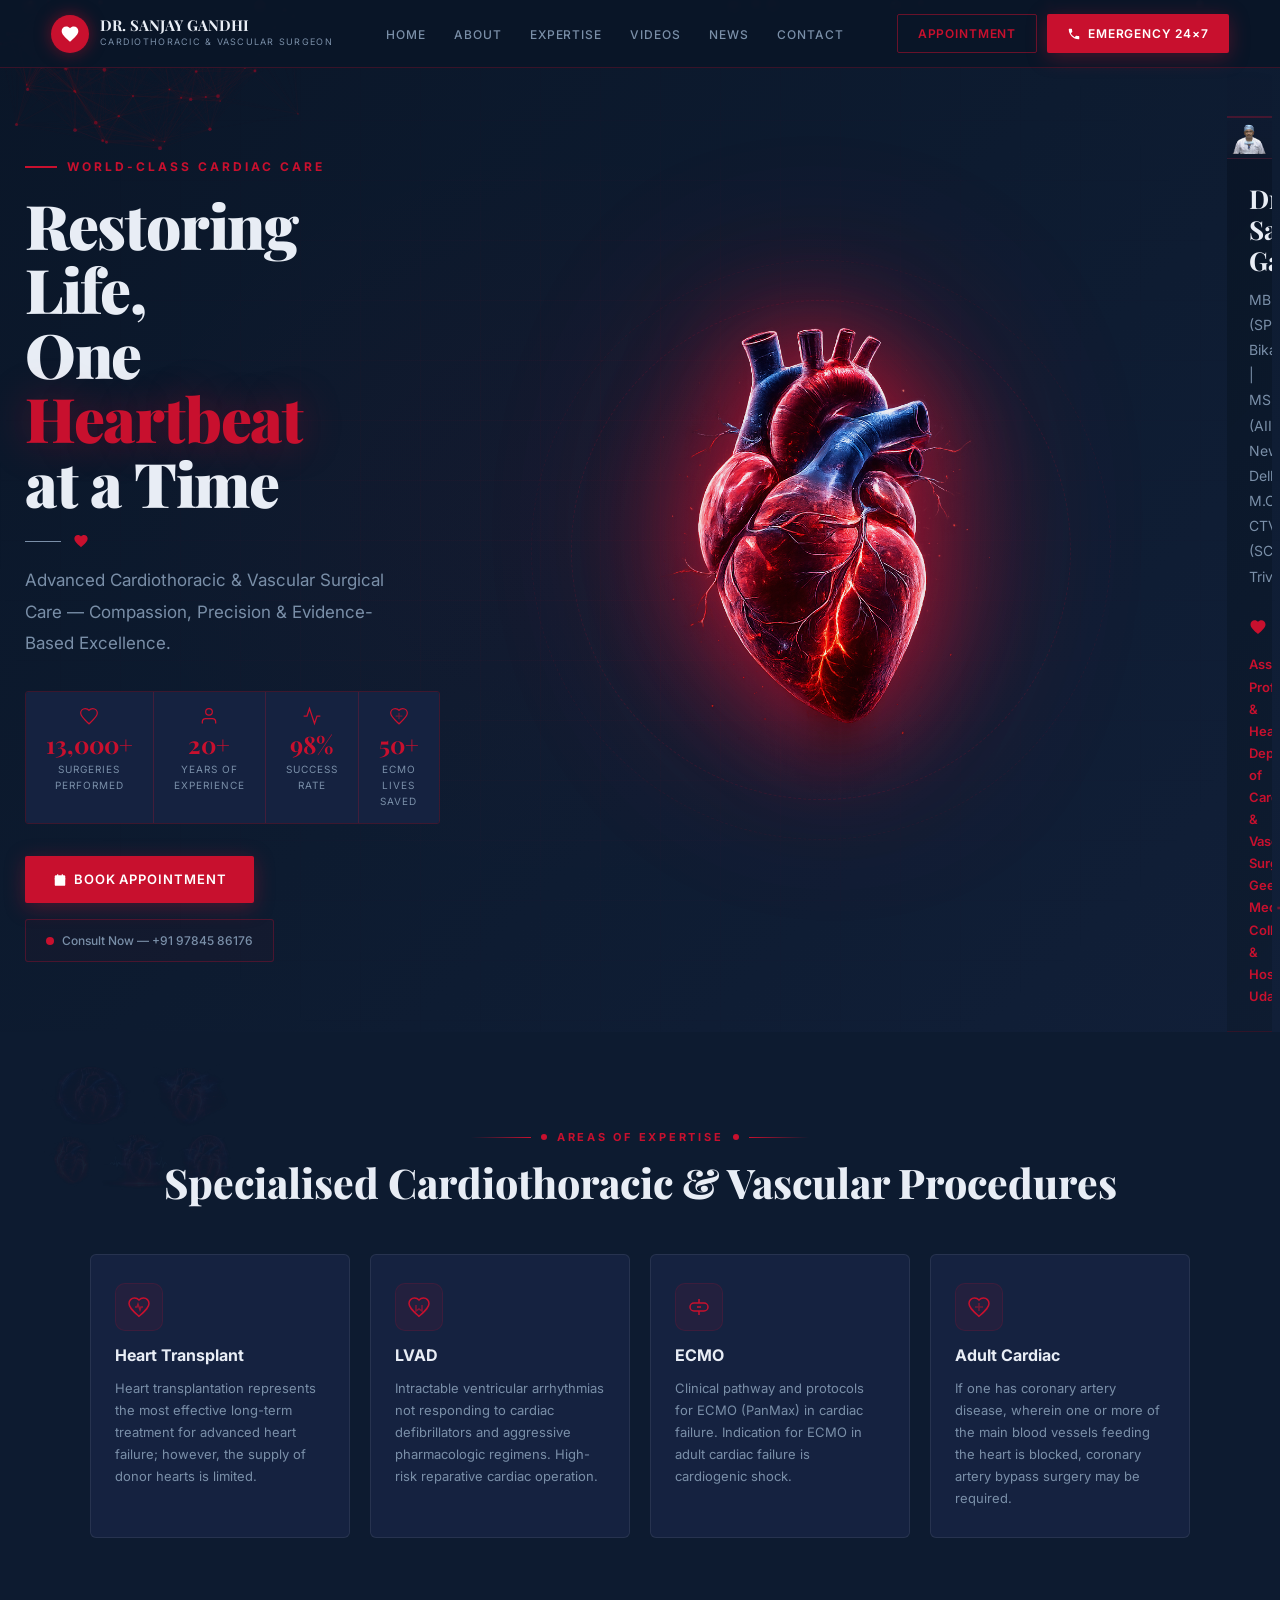
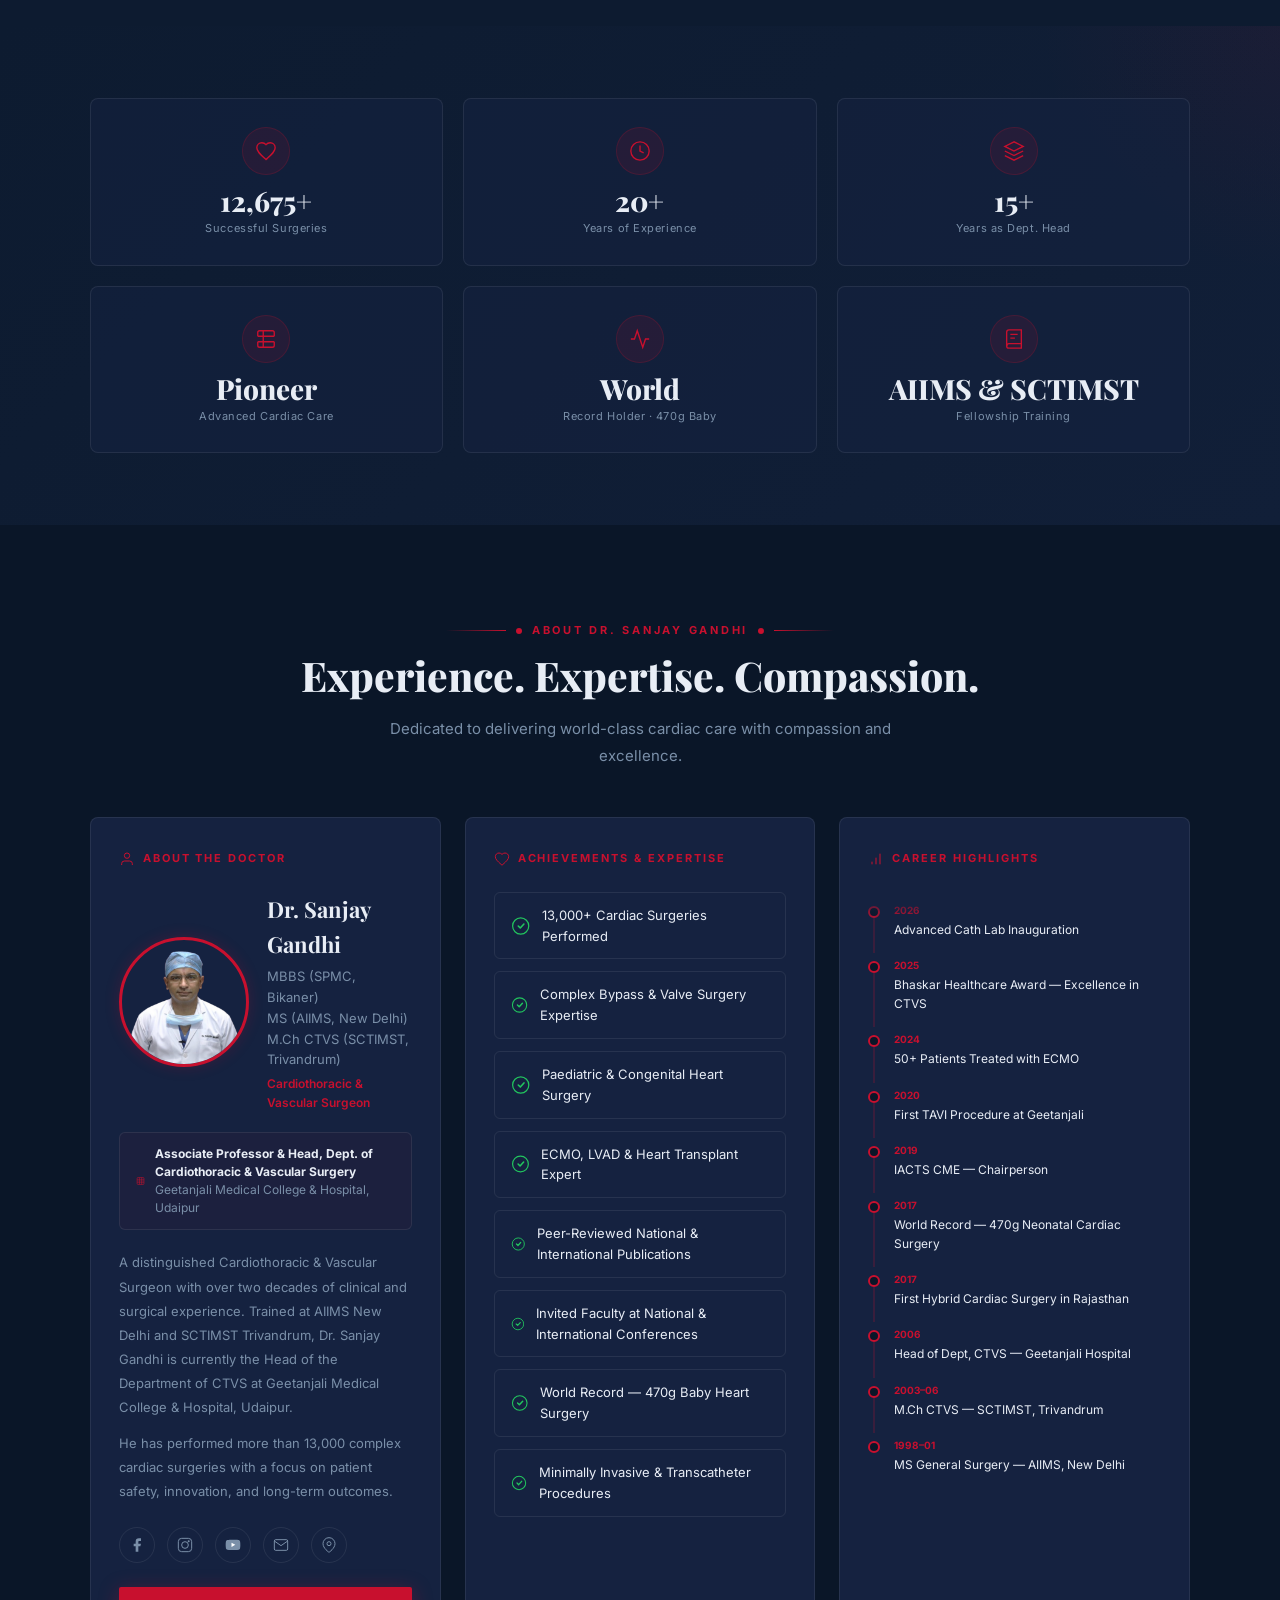
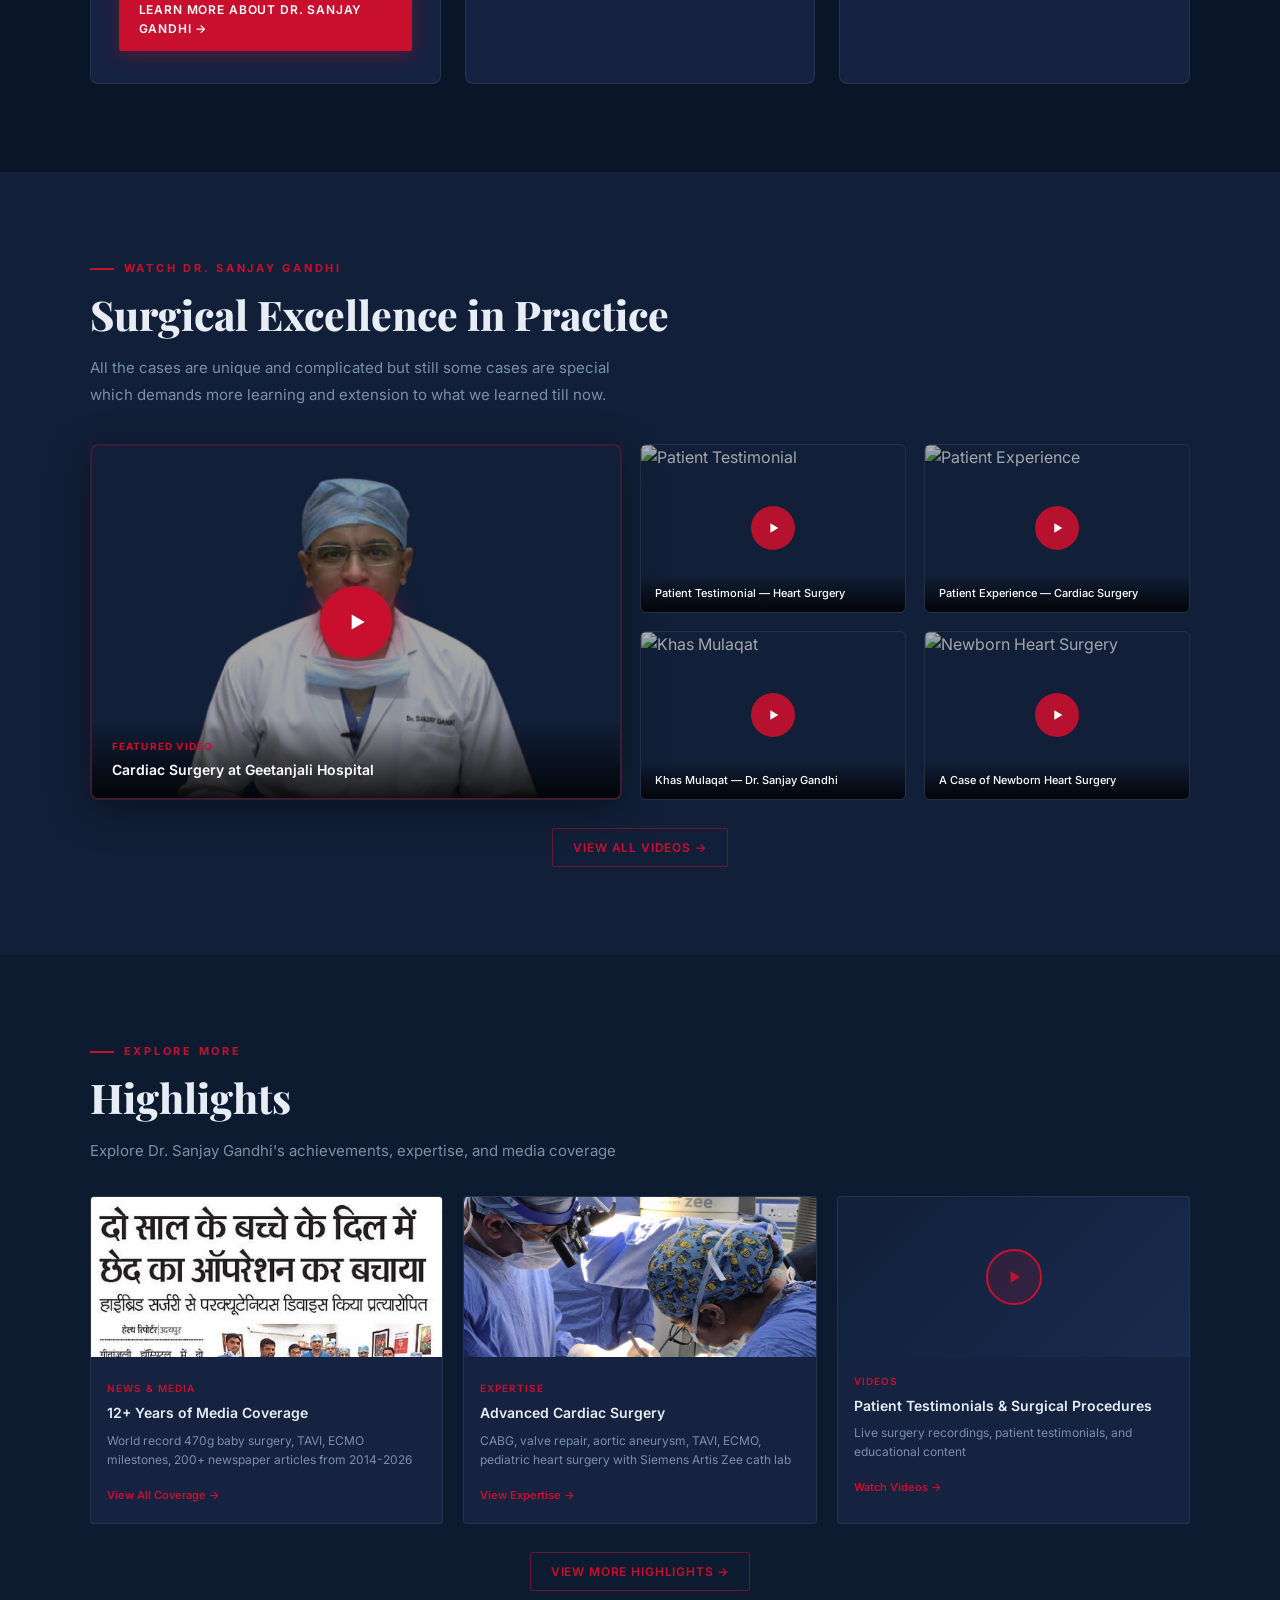
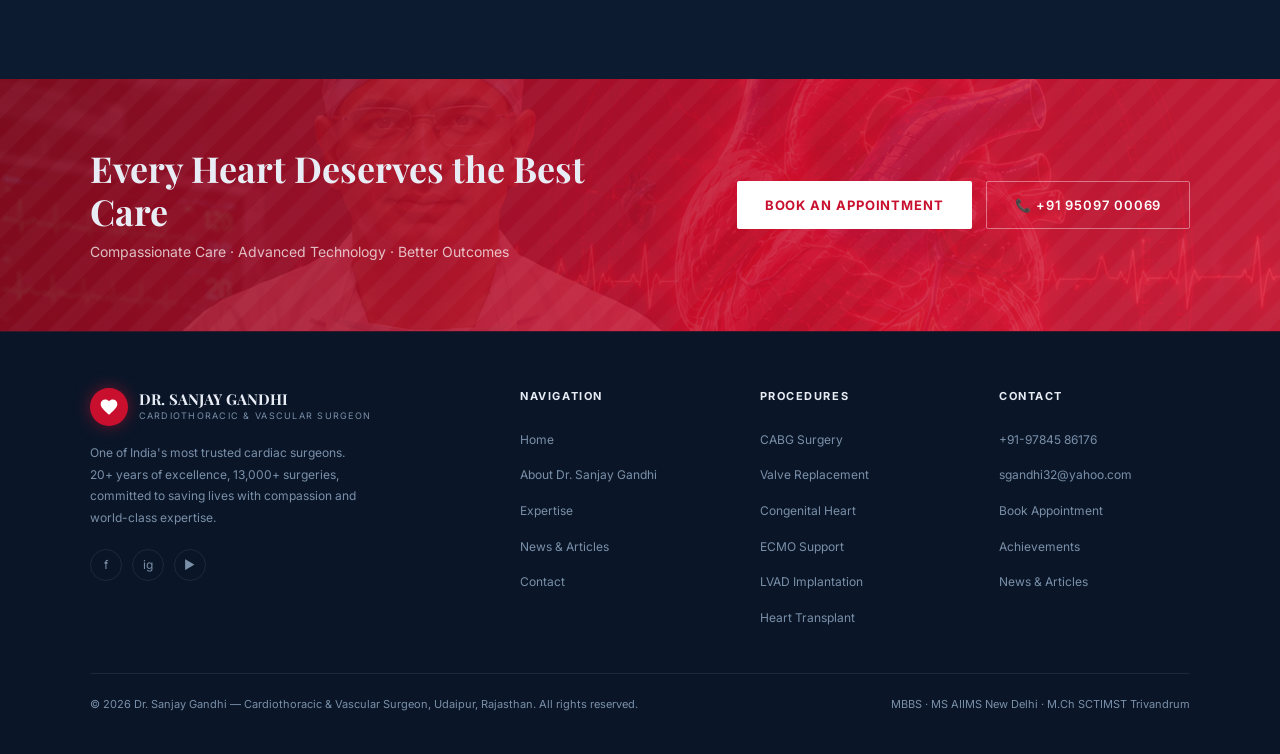
==== commit 635732b0: "Use full name Dr. Sanjay Gandhi everywhere" ====
--- a/index.html
+++ b/index.html
@@ -427,7 +427,7 @@
         <svg width="16" height="16" viewBox="0 0 24 24" fill="none" stroke="var(--crimson)" stroke-width="1.5"><rect x="3" y="3" width="18" height="18" rx="2"/><path d="M9 3v18M15 3v18M3 9h18M3 15h18"/></svg>
         <div style="font-size:12px;color:var(--text);line-height:1.5;"><strong>Associate Professor & Head, Dept. of Cardiothoracic & Vascular Surgery</strong><br><span style="color:var(--muted);">Geetanjali Medical College & Hospital, Udaipur</span></div>
       </div>
-      <p style="font-size:13px;color:var(--muted);line-height:1.85;margin-bottom:12px;">A distinguished Cardiothoracic & Vascular Surgeon with over two decades of clinical and surgical experience. Trained at AIIMS New Delhi and SCTIMST Trivandrum, Dr. Gandhi is currently the Head of the Department of CTVS at Geetanjali Medical College & Hospital, Udaipur.</p>
+      <p style="font-size:13px;color:var(--muted);line-height:1.85;margin-bottom:12px;">A distinguished Cardiothoracic & Vascular Surgeon with over two decades of clinical and surgical experience. Trained at AIIMS New Delhi and SCTIMST Trivandrum, Dr. Sanjay Gandhi is currently the Head of the Department of CTVS at Geetanjali Medical College & Hospital, Udaipur.</p>
       <p style="font-size:13px;color:var(--muted);line-height:1.85;margin-bottom:24px;">He has performed more than 13,000 complex cardiac surgeries with a focus on patient safety, innovation, and long-term outcomes.</p>
       <!-- Social Links -->
       <div style="display:flex;gap:12px;margin-bottom:24px;">
@@ -437,7 +437,7 @@
         <a href="mailto:drsanjaygandhi@gmail.com" style="width:36px;height:36px;border-radius:50%;border:1px solid var(--border2);display:flex;align-items:center;justify-content:center;color:var(--muted);text-decoration:none;transition:all 0.2s;"><svg width="16" height="16" viewBox="0 0 24 24" fill="none" stroke="currentColor" stroke-width="1.5"><rect x="2" y="4" width="20" height="16" rx="2"/><polyline points="22 6 12 13 2 6"/></svg></a>
         <a href="https://g.page/santosh-heart-gynae-care-clinic?share" target="_blank" style="width:36px;height:36px;border-radius:50%;border:1px solid var(--border2);display:flex;align-items:center;justify-content:center;color:var(--muted);text-decoration:none;transition:all 0.2s;"><svg width="16" height="16" viewBox="0 0 24 24" fill="none" stroke="currentColor" stroke-width="1.5"><path d="M21 10c0 7-9 13-9 13s-9-6-9-13a9 9 0 0118 0z"/><circle cx="12" cy="10" r="3"/></svg></a>
       </div>
-      <a href="about.html" class="btn btn-red" style="width:100%;justify-content:center;font-size:12px;padding:13px 20px;">Learn More About Dr. Gandhi →</a>
+      <a href="about.html" class="btn btn-red" style="width:100%;justify-content:center;font-size:12px;padding:13px 20px;">Learn More About Dr. Sanjay Gandhi →</a>
     </div>
 
     <!-- CENTRE: Achievements -->
@@ -481,7 +481,7 @@
 
 <!-- VIDEO SECTION -->
 <section class="section section-mid" id="videos" style="position:relative;overflow:hidden;">
-  <div class="sec-eyebrow"><span class="sec-eyebrow-line"></span>Watch Dr. Gandhi</div>
+  <div class="sec-eyebrow"><span class="sec-eyebrow-line"></span>Watch Dr. Sanjay Gandhi</div>
   <h2 class="sec-h2">Surgical Excellence in Practice</h2>
   <p class="sec-sub" style="margin-bottom:36px;">All the cases are unique and complicated but still some cases are special which demands more learning and extension to what we learned till now.</p>
 
@@ -542,7 +542,7 @@
 <section class="section section-dark">
   <div class="sec-eyebrow"><span class="sec-eyebrow-line"></span>Explore More</div>
   <h2 class="sec-h2">Highlights</h2>
-  <p class="sec-sub" style="margin-bottom:32px">Explore Dr. Gandhi's achievements, expertise, and media coverage</p>
+  <p class="sec-sub" style="margin-bottom:32px">Explore Dr. Sanjay Gandhi's achievements, expertise, and media coverage</p>
 
   <div style="display:grid;grid-template-columns:repeat(3,1fr);gap:20px;">
     <!-- News & Media -->
@@ -621,7 +621,7 @@
       <h4>Navigation</h4>
       <ul>
         <li><a href="index.html">Home</a></li>
-        <li><a href="about.html">About Dr. Gandhi</a></li>
+        <li><a href="about.html">About Dr. Sanjay Gandhi</a></li>
         <li><a href="expertise.html">Expertise</a></li>
         <li><a href="news.html">News & Articles</a></li>
         <li><a href="contact.html">Contact</a></li>
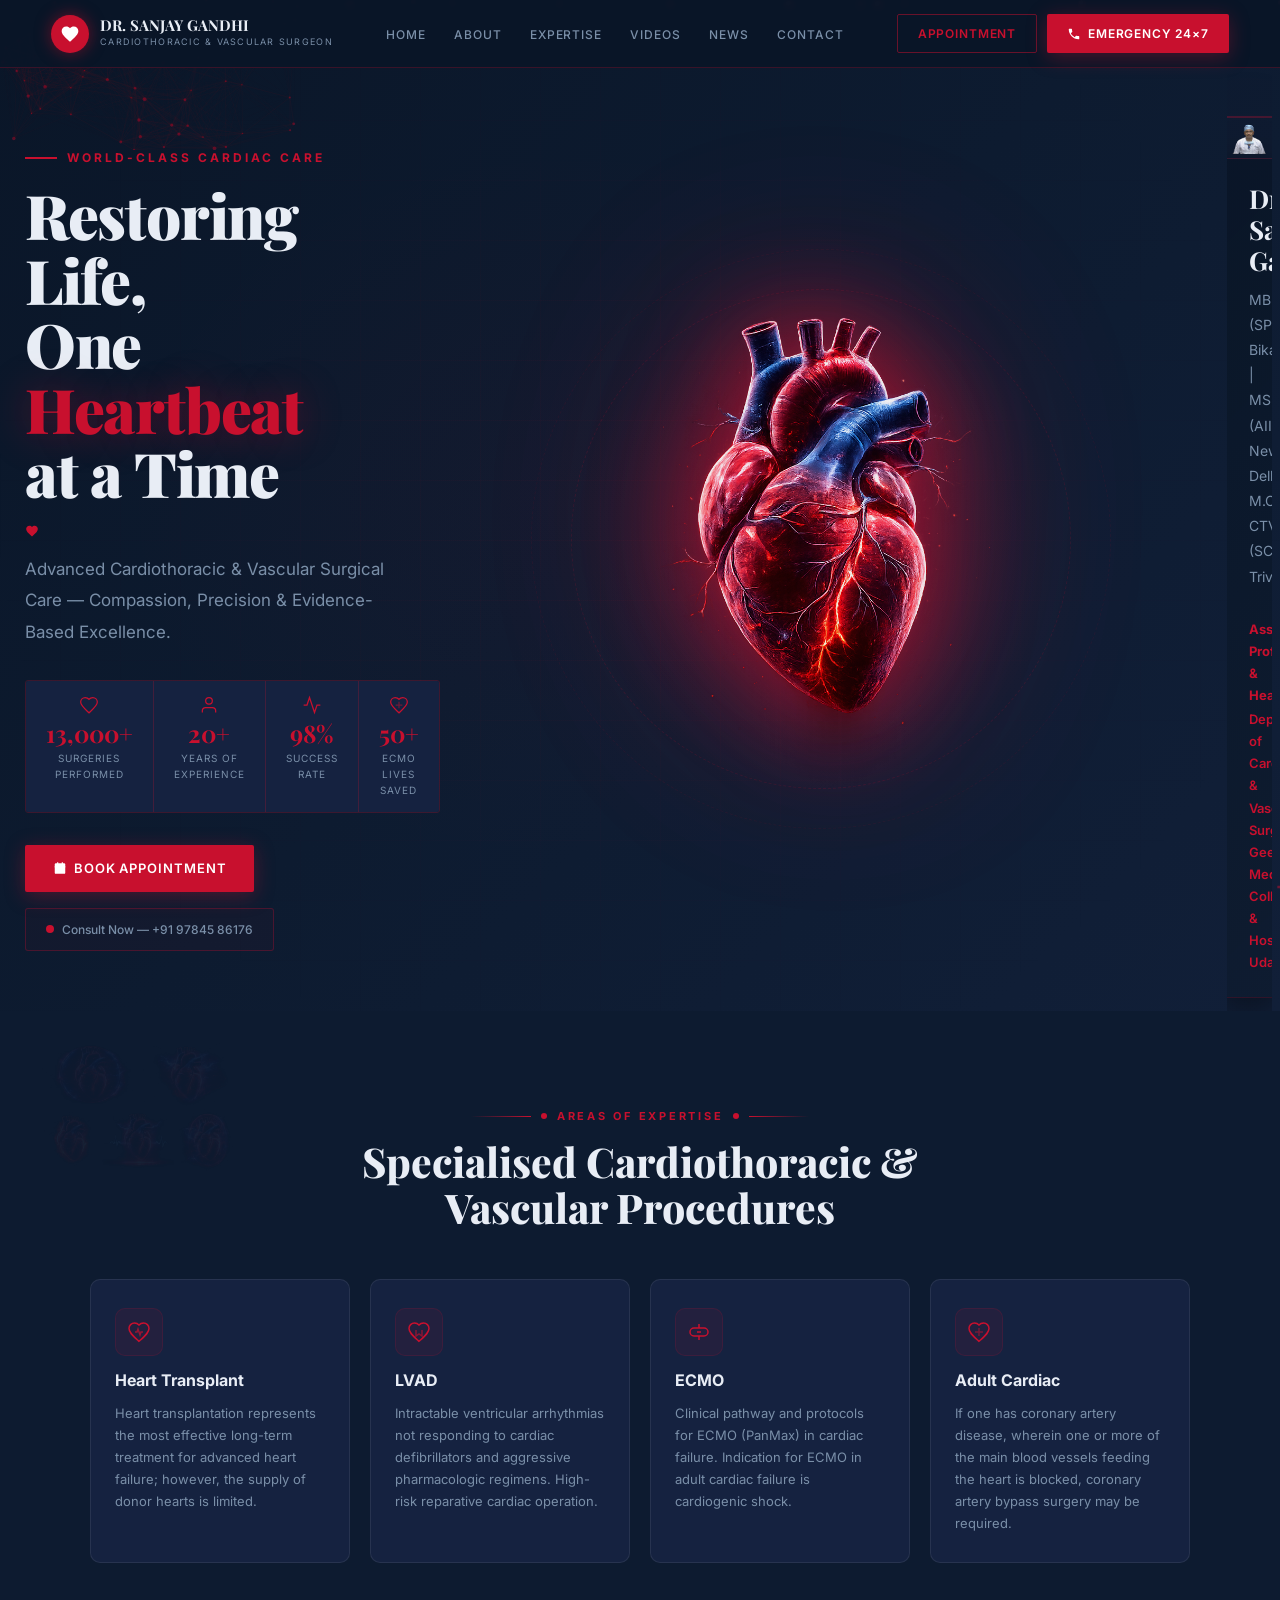
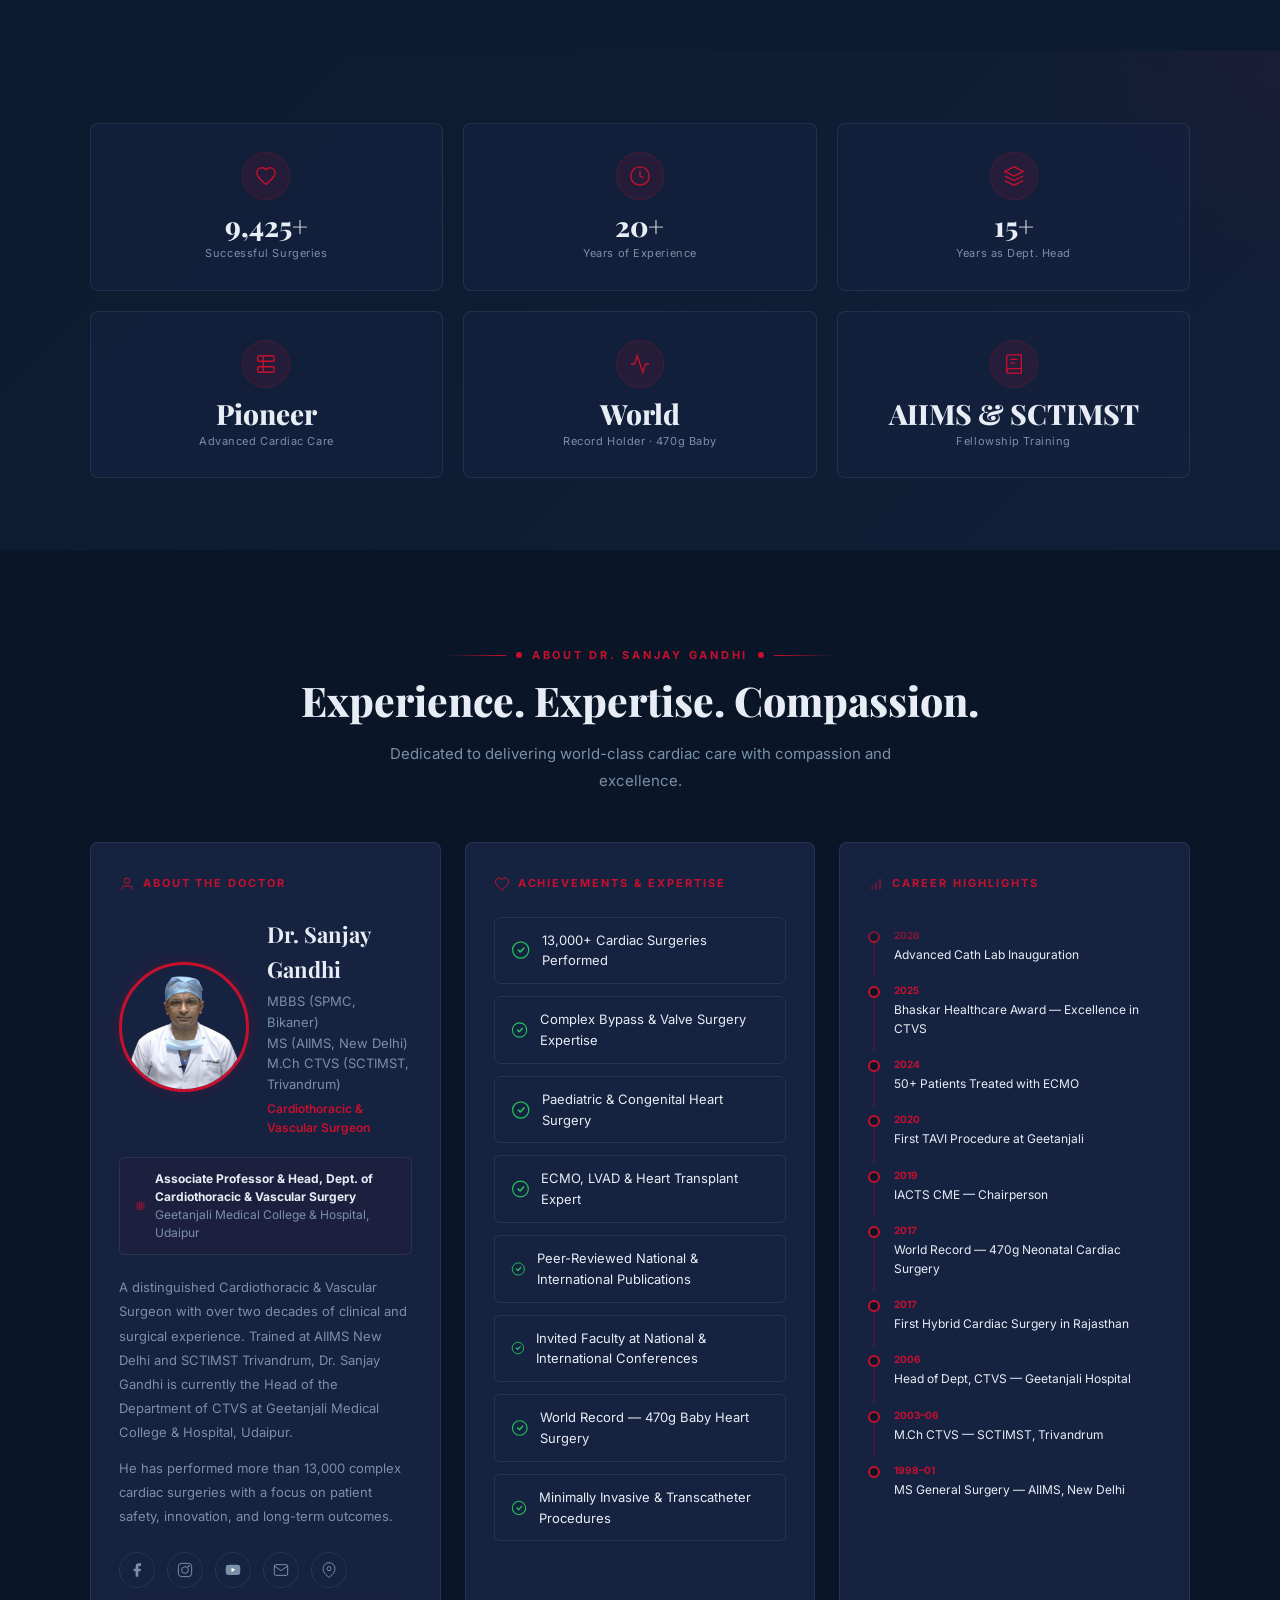
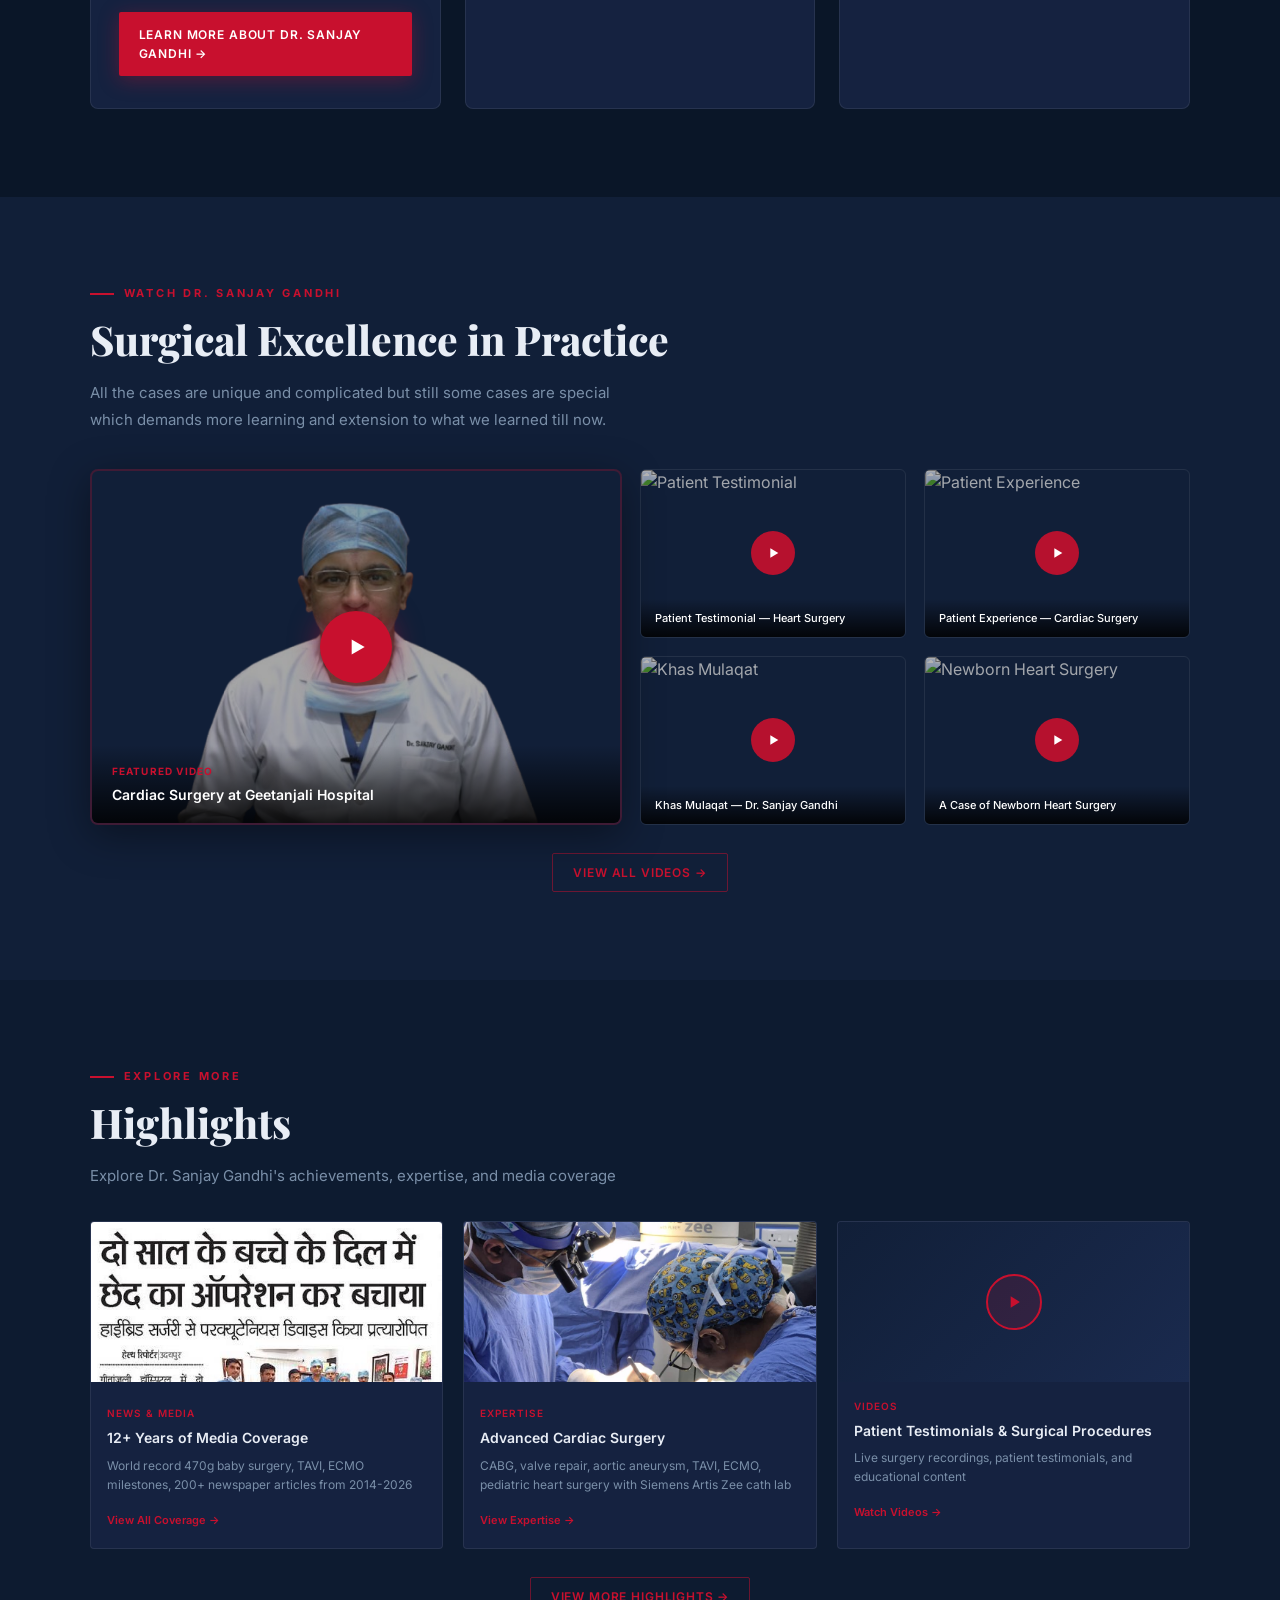
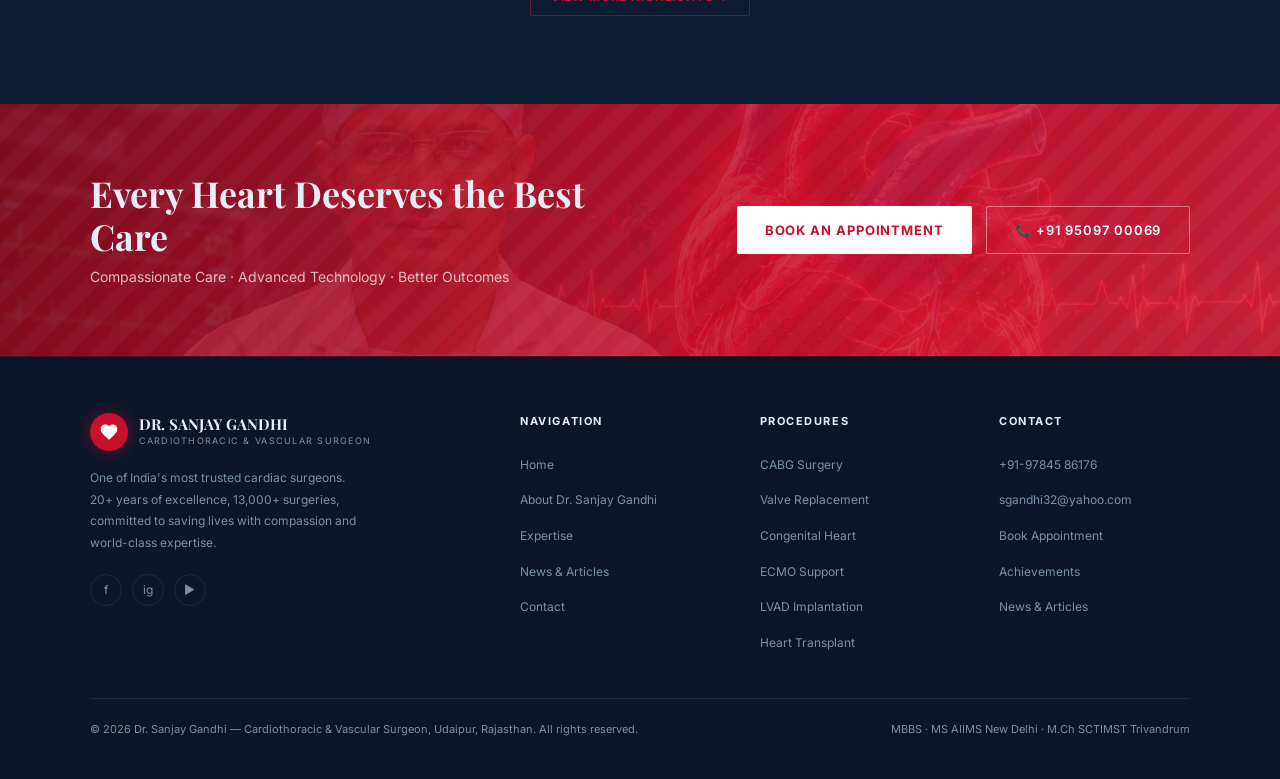
==== commit 4fcb9000: "corsor improvements" ====
--- a/index.html
+++ b/index.html
@@ -44,6 +44,8 @@
 .hero-h1 { font-family: 'Playfair Display', serif; font-size: clamp(40px, 4.8vw, 68px); font-weight: 900; line-height: 1.05; letter-spacing: -0.02em; margin-bottom: 18px; }
 .hero-h1 .accent { color: var(--crimson); text-shadow: 0 0 40px rgba(200,16,46,0.4); }
 .hero-sub { font-size: 17px; color: var(--muted); max-width: 420px; margin-bottom: 32px; line-height: 1.85; font-weight: 400; }
+.hero-tagline-divider { display: flex; align-items: center; gap: 12px; margin-bottom: 16px; }
+.hero-tagline-divider svg { flex-shrink: 0; }
 .hero-stats-row { display: flex; gap: 0; margin-bottom: 32px; border: 1px solid var(--border); border-radius: 3px; overflow: hidden; width: fit-content; }
 .hstat { padding: 14px 20px; background: var(--surface); border-right: 1px solid var(--border); text-align: center; display: flex; flex-direction: column; align-items: center; }
 .hstat:last-child { border-right: none; }
@@ -82,11 +84,19 @@
 .ecg-path { stroke: var(--crimson); stroke-width: 2.5; fill: none; stroke-dasharray: 1200; stroke-dashoffset: 1200; animation: ecgDraw 3s linear infinite; }
 @keyframes ecgDraw { to { stroke-dashoffset: 0; } }
 .hero-doctor { position: relative; z-index: 2; height: 100%; display: flex; flex-direction: column; align-items: center; overflow: hidden; padding-top: 3rem; }
+.hero-profile-card { display: flex; flex-direction: column; align-items: center; width: 100%; }
+.hero-dr-frame { position: relative; width: 100%; display: flex; justify-content: center; }
+.hero-profile-bridge { display: none; }
+.hero-dr-ring { display: none; }
 .hero-dr { position: relative; z-index: 2; width: 132%; max-width: none; object-fit: contain; object-position: top center; filter: drop-shadow(0 0 40px rgba(200,16,46,0.15)); margin: 0 -16%; border: 2px solid rgba(200,16,46,0.3); border-radius: 6px; padding: 4px; }
 .hero-info-card { position: relative; z-index: 3; background: linear-gradient(135deg, rgba(10,22,40,0.97) 0%, rgba(15,28,48,0.95) 100%); border: 1px solid rgba(200,16,46,0.2); backdrop-filter: blur(14px); border-radius: 6px; padding: 24px 28px; margin-top: -2px; width: 100%; box-shadow: 0 10px 40px rgba(0,0,0,0.5); text-align: center; }
+.hic-eyebrow { display: none; font-size: 9px; font-weight: 700; letter-spacing: 0.2em; text-transform: uppercase; color: var(--crimson); margin-bottom: 6px; }
 .hic-name { font-family: 'Playfair Display', serif; font-size: 26px; font-weight: 700; margin-bottom: 10px; color: var(--text); letter-spacing: -0.01em; line-height: 1.2; }
 .hic-deg { font-size: 14px; color: var(--muted); line-height: 1.8; margin-bottom: 14px; padding-bottom: 14px; border-bottom: 1px solid var(--border2); }
+.hic-creds { display: none; flex-wrap: wrap; gap: 6px; justify-content: center; margin: 10px 0 14px; }
+.hic-cred { font-size: 9px; padding: 5px 11px; background: rgba(200,16,46,0.1); border: 1px solid rgba(200,16,46,0.28); border-radius: 20px; color: var(--text); font-weight: 600; letter-spacing: 0.04em; white-space: nowrap; }
 .hic-role { font-size: 13px; color: var(--crimson); font-weight: 600; line-height: 1.7; }
+.hic-role strong { display: block; font-weight: 700; margin-bottom: 2px; }
 .ring { position: absolute; top: 50%; left: 50%; transform: translate(-50%,-50%); width: 500px; height: 500px; border-radius: 50%; border: 1px dashed rgba(200,16,46,0.15); animation: rotateSlow 25s linear infinite; z-index: 0; }
 .ring2 { width: 580px; height: 580px; border-color: rgba(200,16,46,0.08); animation: rotateSlow 35s linear infinite reverse; }
 @keyframes rotateSlow { to { transform: translate(-50%,-50%) rotate(360deg); } }
@@ -117,16 +127,31 @@
 .sec-eyebrow-line { width: 24px; height: 2px; background: var(--crimson); }
 .sec-h2 { font-family: 'Playfair Display', serif; font-size: clamp(28px, 3.2vw, 44px); font-weight: 800; line-height: 1.12; margin-bottom: 16px; }
 .sec-sub { color: var(--muted); font-size: 15px; line-height: 1.8; max-width: 560px; font-weight: 400; }
-.expertise-grid { display: grid; grid-template-columns: repeat(3, 1fr); gap: 16px; margin-top: 48px; }
-.exp-card { padding: 24px 20px; text-align: left; border: 1px solid var(--border2); border-radius: 6px; background: var(--surface); transition: all 0.3s; cursor: default; position: relative; overflow: hidden; }
+.expertise-grid { display: grid; grid-template-columns: repeat(4, 1fr); gap: 20px; margin-top: 48px; }
+.expertise-section { position: relative; overflow: hidden; }
+.expertise-deco { position: absolute; top: 30px; left: 3%; width: 200px; opacity: 0.04; pointer-events: none; }
+.expertise-header { text-align: center; }
+.expertise-header .sec-h2 { margin: 0 auto 16px; max-width: 720px; }
+.sec-eyebrow-decor { display: inline-flex; align-items: center; gap: 10px; margin-bottom: 14px; }
+.sec-eyebrow-decor-line { width: 60px; height: 1px; display: block; flex-shrink: 0; }
+.sec-eyebrow-decor-line--l { background: linear-gradient(90deg, transparent, var(--crimson)); }
+.sec-eyebrow-decor-line--r { background: linear-gradient(90deg, var(--crimson), transparent); }
+.sec-eyebrow-decor-dot { width: 6px; height: 6px; border-radius: 50%; background: var(--crimson); flex-shrink: 0; }
+.sec-eyebrow-decor-text { font-size: 11px; font-weight: 700; letter-spacing: 0.25em; text-transform: uppercase; color: var(--crimson); }
+.exp-card { padding: 28px 24px; text-align: left; border: 1px solid var(--border2); border-radius: 10px; background: var(--surface); transition: all 0.3s; cursor: default; position: relative; overflow: hidden; }
 .exp-card::before { content: ''; position: absolute; top: 0; left: 0; width: 0; height: 3px; background: linear-gradient(90deg, var(--crimson), #ff6b6b); transition: width 0.4s; }
+.exp-card::after { content: ''; position: absolute; top: 0; left: 0; width: 3px; height: 0; background: var(--crimson); transition: height 0.35s; border-radius: 10px 0 0 10px; }
 .exp-card:hover { border-color: rgba(200,16,46,0.3); transform: translateY(-4px); box-shadow: 0 12px 40px rgba(200,16,46,0.1); }
 .exp-card:hover::before { width: 100%; }
-.exp-icon { width: 48px; height: 48px; margin-bottom: 14px; display: flex; align-items: center; justify-content: center; border-radius: 10px; background: rgba(200,16,46,0.08); border: 1px solid rgba(200,16,46,0.15); }
+.exp-card:hover::after { height: 100%; }
+.exp-card-head { display: flex; flex-direction: column; margin-bottom: 10px; }
+.exp-card-head .exp-name { margin-bottom: 0; }
+.exp-icon { width: 48px; height: 48px; margin-bottom: 14px; display: flex; align-items: center; justify-content: center; border-radius: 10px; background: rgba(200,16,46,0.08); border: 1px solid rgba(200,16,46,0.15); flex-shrink: 0; }
 .exp-icon svg { width: 24px; height: 24px; }
-.exp-name { font-size: 15px; font-weight: 700; color: var(--text); line-height: 1.35; margin-bottom: 8px; }
+.exp-name { font-size: 16px; font-weight: 700; color: var(--text); line-height: 1.35; margin-bottom: 10px; }
 .exp-desc { font-size: 13px; color: var(--muted); line-height: 1.7; }
 .about-3col { display: grid; grid-template-columns: 1fr 1fr 1fr; gap: 0; border: 1px solid var(--border2); border-radius: 6px; overflow: hidden; margin-top: 40px; }
+.profile-row { display: flex; align-items: center; gap: 18px; }
 .a3c { padding: 40px 36px; border-right: 1px solid var(--border2); background: var(--surface); }
 .a3c:last-child { border-right: none; }
 .a3c h4 { font-size: 16px; font-weight: 700; margin-bottom: 14px; color: var(--text); }
@@ -153,37 +178,125 @@
 .footer-col ul a:hover { color: var(--crimson); }
 .footer-bottom { border-top: 1px solid var(--border2); padding-top: 22px; display: flex; justify-content: space-between; align-items: center; flex-wrap: wrap; gap: 10px; }
 .footer-bottom p { font-size: 11px; color: var(--muted); }
-@media (max-width: 1024px) { .hero { grid-template-columns: 1fr 1fr; } .hero-right { height: auto; min-height: auto; padding: 40px 0; } .hero-heart-svg { height: 320px; } .hero-doctor { display: none; } .expertise-grid { grid-template-columns: repeat(3, 1fr); } .milestones-grid { grid-template-columns: repeat(3, 1fr); } .footer-grid { grid-template-columns: 1fr 1fr; } }
+.mob-toggle { display: none; width: 40px; height: 40px; border: 1px solid rgba(200,16,46,0.4); border-radius: 4px; align-items: center; justify-content: center; cursor: pointer; background: rgba(200,16,46,0.08); color: var(--crimson); font-size: 20px; font-weight: 700; }
+.mob-menu { display: none; position: fixed; inset: 0; z-index: 300; background: rgba(10,22,40,0.98); backdrop-filter: blur(20px); flex-direction: column; align-items: center; justify-content: center; gap: 28px; }
+.mob-menu.open { display: flex; }
+.mob-menu a { font-size: 16px; font-weight: 500; color: var(--text); text-decoration: none; text-transform: uppercase; letter-spacing: 0.1em; }
+.mob-menu a:hover { color: var(--crimson); }
+.mob-close { position: absolute; top: 20px; right: 20px; font-size: 28px; color: var(--text); background: none; border: none; cursor: pointer; }
+@media (max-width: 1024px) { .hero { grid-template-columns: 1fr 1fr; } .hero-right { height: auto; min-height: auto; padding: 40px 0; } .hero-heart-svg { height: 320px; } .hero-doctor { display: none; } .expertise-grid { grid-template-columns: repeat(2, 1fr); gap: 16px; } .milestones-grid { grid-template-columns: repeat(3, 1fr); } .footer-grid { grid-template-columns: 1fr 1fr; } }
 @media (max-width: 768px) {
   .hero { grid-template-columns: 1fr; min-height: auto; }
-  .hero-left { padding: 100px 5% 30px; }
-  .hero-right { height: 250px; min-height: auto; padding: 20px 0; }
-  .hero-heart-svg { height: 200px; }
-  .hero-doctor { display: flex; padding-top: 0; height: auto; }
-  .hero-dr { width: 100%; max-width: 200px; margin: 0 auto; }
-  .hero-info-card { padding: 16px; margin-top: 10px; }
-  .hic-name { font-size: 14px; }
-  .hic-deg { font-size: 10px; }
-  .hic-role { font-size: 10px; }
-  .hero-stats-row { flex-wrap: wrap; gap: 12px; }
-  .hstat { min-width: 70px; }
-  .hstat-val { font-size: 18px; }
-  .hero-actions { flex-direction: column; gap: 10px; }
+  .hero-left {
+    padding: 84px 5% 20px;
+    text-align: center;
+    display: flex;
+    flex-direction: column;
+    align-items: center;
+  }
+  .eyebrow { justify-content: center; width: 100%; font-size: 10px; letter-spacing: 0.22em; margin-bottom: 10px; }
+  .eyebrow-line { width: 28px; }
+  .hero-h1 { font-size: clamp(28px, 7.5vw, 34px); margin-bottom: 12px; line-height: 1.1; max-width: 340px; }
+  .hero-tagline-divider { justify-content: center; gap: 10px; margin-bottom: 12px; width: 100%; max-width: 200px; }
+  .hero-tagline-divider::before,
+  .hero-tagline-divider::after { content: ''; flex: 1; height: 1px; background: linear-gradient(90deg, transparent, rgba(200,16,46,0.45)); }
+  .hero-tagline-divider::after { background: linear-gradient(90deg, rgba(200,16,46,0.45), transparent); }
+  .hero-sub { font-size: 14px; line-height: 1.7; margin-bottom: 22px; max-width: 340px; padding: 0 2px; }
+  .hero-stats-row {
+    display: grid; grid-template-columns: 1fr 1fr; gap: 10px;
+    width: 100%; max-width: 340px; border: none; border-radius: 0; overflow: visible; margin-bottom: 22px;
+  }
+  .hstat {
+    padding: 14px 8px; min-width: 0; border: 1px solid rgba(200,16,46,0.22);
+    border-radius: 10px; background: rgba(21,34,64,0.65);
+    box-shadow: inset 0 1px 0 rgba(255,255,255,0.04);
+  }
+  .hstat:last-child { border-right: 1px solid rgba(200,16,46,0.22); }
+  .hstat-val { font-size: 20px; }
+  .hstat-lbl { font-size: 8px; line-height: 1.35; letter-spacing: 0.08em; }
+  .hstat-icon { width: 18px; height: 18px; margin-bottom: 5px; }
+  .hero-actions { width: 100%; max-width: 340px; flex-direction: column; gap: 10px; margin-bottom: 4px; }
+  .hero-actions .btn { width: 100%; justify-content: center; border-radius: 6px; }
+  .emergency-btn { width: 100%; justify-content: center; padding: 12px 14px; border-radius: 6px; font-size: 11px; background: rgba(21,34,64,0.5); }
+  .hero-right { height: 170px; min-height: auto; padding: 4px 0 0; }
+  .hero-right .ring, .hero-right .ring2, .hero-right .ecg-line, .hero-right .hero-glow-orb { display: none; }
+  .hero-heart-svg { height: 155px; filter: drop-shadow(0 0 30px rgba(200,16,46,0.5)) drop-shadow(0 0 60px rgba(200,16,46,0.25)); }
+  .hero-doctor { display: flex; padding: 10px 4% 40px; height: auto; margin-top: 0; }
+  .hero-profile-card {
+    width: 100%; max-width: 340px; margin: 0 auto;
+    border-radius: 22px; padding: 0;
+    background: linear-gradient(180deg, var(--bg3) 0%, var(--bg) 100%);
+    border: 1px solid rgba(200,16,46,0.3);
+    box-shadow: 0 16px 48px rgba(0,0,0,0.5), 0 0 0 1px rgba(200,16,46,0.08), 0 8px 32px rgba(200,16,46,0.1);
+    overflow: hidden; position: relative;
+  }
+  .hero-profile-card::before {
+    content: ''; position: absolute; inset: 0; border-radius: 22px; z-index: 0; pointer-events: none;
+    background: radial-gradient(ellipse 70% 40% at 50% 0%, rgba(200,16,46,0.06) 0%, transparent 60%);
+  }
+  .hero-profile-card::after {
+    content: ''; position: absolute; bottom: 12px; right: 14px; width: 56px; height: 56px; z-index: 0; pointer-events: none; opacity: 0.05;
+    background: url("data:image/svg+xml,%3Csvg xmlns='http://www.w3.org/2000/svg' viewBox='0 0 24 24' fill='%23C8102E'%3E%3Cpath d='M12 21.35l-1.45-1.32C5.4 15.36 2 12.28 2 8.5 2 5.42 4.42 3 7.5 3c1.74 0 3.41.81 4.5 2.09C13.09 3.81 14.76 3 16.5 3 19.58 3 22 5.42 22 8.5c0 3.78-3.4 6.86-8.55 11.54L12 21.35z'/%3E%3C/svg%3E") center/contain no-repeat;
+  }
+  .hero-dr-frame {
+    margin: 0; z-index: 1; width: 100%; padding: 20px 20px 0; box-sizing: border-box;
+    background: linear-gradient(180deg, rgba(17,31,56,0.5) 0%, rgba(15,28,48,0.98) 100%);
+    position: relative; line-height: 0;
+  }
+  .hero-dr-frame::after { display: none; }
+  .hero-dr-ring { display: none; }
+  .hero-dr {
+    width: 100%; max-width: 100%; height: 230px; max-height: 230px;
+    border-radius: 0; object-fit: cover; object-position: top center;
+    margin: 0; padding: 0; border: none; box-shadow: none;
+    display: block; background: transparent; vertical-align: bottom;
+    filter: drop-shadow(0 4px 12px rgba(0,0,0,0.25));
+  }
+  .hero-profile-bridge { display: none; }
+  .hero-info-card {
+    padding: 0 20px 24px; margin: 0; border-radius: 0 0 20px 20px; text-align: center;
+    background: rgba(15,28,48,0.98);
+    border: none; box-shadow: none; position: relative; z-index: 1; overflow: visible;
+  }
+  .hero-info-card::before { display: none; }
+  .hero-info-card::after { display: none; }
+  .hic-eyebrow { display: flex; align-items: center; justify-content: center; gap: 8px; font-size: 9px; margin: 4px 0 8px; }
+  .hic-eyebrow::before, .hic-eyebrow::after { content: ''; width: 20px; height: 1px; background: linear-gradient(90deg, transparent, var(--crimson)); }
+  .hic-eyebrow::after { background: linear-gradient(90deg, var(--crimson), transparent); }
+  .hic-name { font-size: 23px; margin-bottom: 10px; }
+  .hic-deg { display: none; }
+  .hic-creds { display: flex; gap: 6px; margin: 0 0 14px; justify-content: center; }
+  .hic-cred { font-size: 9px; padding: 5px 11px; background: rgba(200,16,46,0.12); border: 1px solid rgba(200,16,46,0.35); border-radius: 20px; }
+  .hic-role { font-size: 11px; color: var(--muted); font-weight: 400; line-height: 1.75; padding: 14px 4px 0; margin: 0; border-top: 1px dashed rgba(200,16,46,0.25); }
+  .hic-role strong { display: block; color: var(--crimson); font-weight: 600; font-size: 11px; margin-bottom: 4px; }
   .about-3col { grid-template-columns: 1fr; }
+  .profile-row { flex-direction: column; text-align: center; }
+  .profile-row img { margin: 0 auto; }
   .a3c { padding: 28px 20px; }
   .cta-band { flex-direction: column; text-align: center; padding: 40px 5%; }
   .cta-band-right { justify-content: center; flex-wrap: wrap; }
   .footer-grid { grid-template-columns: 1fr; gap: 30px; }
   nav { padding: 0 4%; }
   .nav-links { display: none; }
-  .nav-cta { display: none; }
+  .nav-cta .btn { display: none; }
   .mob-toggle { display: flex; }
   .section { padding: 60px 5%; }
   .milestones { padding: 40px 5%; }
   .milestones-grid { grid-template-columns: repeat(2, 1fr); gap: 12px; }
   .ms { padding: 20px 14px; }
   .ms-val { font-size: 22px; }
-  .expertise-grid { grid-template-columns: 1fr; gap: 12px; }
+  .expertise-grid { grid-template-columns: 1fr; gap: 14px; margin-top: 28px; max-width: 340px; margin-left: auto; margin-right: auto; }
+  .expertise-section { padding-top: 48px; padding-bottom: 48px; }
+  .expertise-deco { left: 50%; top: auto; bottom: 0; transform: translateX(-50%); width: 150px; opacity: 0.03; }
+  .expertise-header .sec-h2 { font-size: clamp(22px, 6vw, 28px); margin-bottom: 8px; }
+  .sec-eyebrow-decor-line { width: 36px; }
+  .sec-eyebrow-decor-text { font-size: 10px; letter-spacing: 0.2em; }
+  .exp-card { padding: 18px 16px; border-radius: 12px; background: rgba(21,34,64,0.65); border-color: rgba(200,16,46,0.18); box-shadow: inset 0 1px 0 rgba(255,255,255,0.04); }
+  .exp-card:hover { transform: none; }
+  .exp-card-head { flex-direction: row; align-items: center; gap: 14px; margin-bottom: 10px; }
+  .exp-card-head .exp-icon { margin-bottom: 0; width: 44px; height: 44px; }
+  .exp-card-head .exp-name { margin-bottom: 0; font-size: 15px; }
+  .exp-desc { font-size: 13px; line-height: 1.65; padding-left: 58px; }
   .footer-bottom { flex-direction: column; text-align: center; }
   .hero-strip { padding: 30px 4% !important; }
   .spec-item { width: 80px; }
@@ -191,17 +304,32 @@
   .spec-icon::before { inset: -5px; }
   .spec-icon svg { width: 20px; height: 20px; }
   .spec-item span { font-size: 8px; }
+  [style*="grid-template-columns:repeat(4"] { grid-template-columns: repeat(2,1fr) !important; gap: 12px !important; }
   [style*="grid-template-columns:repeat(3"] { grid-template-columns: repeat(2,1fr) !important; gap: 12px !important; }
   [style*="grid-template-columns:1fr 1fr 1fr"] { grid-template-columns: 1fr !important; }
+  [style*="grid-template-columns:2fr"] { grid-template-columns: 1fr !important; }
+  [style*="grid-row:span"] { grid-row: span 1 !important; }
 }
 @media (max-width: 480px) {
-  .hero-left { padding: 80px 4% 20px; }
-  .hero-right { height: 180px; }
-  .hero-heart-svg { height: 150px; }
+  .hero-left { padding: 76px 4% 16px; }
   .hero-h1 { font-size: 26px; }
-  .hero-sub { font-size: 13px; }
-  .hero-dr { max-width: 160px; }
-  .hero-info-card { padding: 12px; }
+  .hero-sub { font-size: 13px; margin-bottom: 18px; }
+  .hero-stats-row { gap: 8px; margin-bottom: 18px; }
+  .hstat { padding: 12px 6px; }
+  .hstat-val { font-size: 18px; }
+  .hstat-lbl { font-size: 7px; }
+  .hero-right { height: 140px; }
+  .hero-heart-svg { height: 125px; }
+  .hero-doctor { padding: 8px 3% 32px; }
+  .hero-profile-card { max-width: 100%; border-radius: 20px; }
+  .hero-dr-frame { padding: 16px 16px 0; }
+  .hero-dr { height: 200px; max-height: 200px; }
+  .hero-info-card { padding: 0 16px 20px; border-radius: 0 0 18px 18px; }
+  .hic-eyebrow { margin: 4px 0 6px; }
+  .hic-name { font-size: 21px; }
+  .hic-cred { font-size: 8px; padding: 4px 9px; }
+  .hic-role { font-size: 10px; }
+  .hic-role strong { font-size: 10px; }
   .section { padding: 32px 4%; }
   .milestones { padding: 32px 4%; }
   .milestones-grid { grid-template-columns: repeat(2, 1fr); gap: 10px; }
@@ -211,11 +339,16 @@
   .cta-band { padding: 28px 4%; }
   nav { height: 56px; }
   .logo-name { font-size: 13px; }
-  .hero-stats-row { gap: 8px; }
-  .hstat-val { font-size: 16px; }
-  .hstat-lbl { font-size: 8px; }
+  .exp-card { padding: 16px 14px; }
+  .exp-card-head .exp-icon { width: 40px; height: 40px; }
+  .exp-card-head .exp-icon svg { width: 20px; height: 20px; }
+  .exp-card-head .exp-name { font-size: 14px; }
+  .exp-desc { font-size: 12px; padding-left: 54px; }
+  .sec-eyebrow-decor-line { width: 28px; }
+  [style*="grid-template-columns:repeat(4"] { grid-template-columns: 1fr !important; }
   [style*="grid-template-columns:repeat(3"] { grid-template-columns: 1fr !important; }
   [style*="grid-template-columns:repeat(2"] { grid-template-columns: 1fr !important; }
+  [style*="grid-template-columns:2fr"] { grid-template-columns: 1fr !important; }
 }
 .blood-cells { position: absolute; inset: 0; z-index: 0; pointer-events: none; overflow: hidden; }
 .blood-cell { position: absolute; border-radius: 50%; background: radial-gradient(circle at 35% 35%, #ff6b6b, #8b0d20); opacity: 0.5; animation: flowCell linear infinite; }
@@ -227,12 +360,6 @@
 .reveal-delay-3 { transition-delay: 0.3s; }
 .strip-track { animation: marquee 30s linear infinite; }
 @keyframes marquee { 0% { transform: translateX(0); } 100% { transform: translateX(-50%); } }
-.mob-toggle { display: none; width: 40px; height: 40px; border: 1px solid rgba(200,16,46,0.4); border-radius: 4px; align-items: center; justify-content: center; cursor: pointer; background: rgba(200,16,46,0.08); color: var(--crimson); font-size: 20px; font-weight: 700; }
-.mob-menu { display: none; position: fixed; inset: 0; z-index: 300; background: rgba(10,22,40,0.98); backdrop-filter: blur(20px); flex-direction: column; align-items: center; justify-content: center; gap: 28px; }
-.mob-menu.open { display: flex; }
-.mob-menu a { font-size: 16px; font-weight: 500; color: var(--text); text-decoration: none; text-transform: uppercase; letter-spacing: 0.1em; }
-.mob-menu a:hover { color: var(--crimson); }
-.mob-close { position: absolute; top: 20px; right: 20px; font-size: 28px; color: var(--text); background: none; border: none; cursor: pointer; }
 @media (prefers-reduced-motion: reduce) { *, *::before, *::after { animation-duration: 0.01ms !important; transition-duration: 0.01ms !important; } }
 </style>
 </head>
@@ -299,7 +426,9 @@
   <div class="hero-left">
     <div class="eyebrow"><span class="eyebrow-line"></span>World-Class Cardiac Care</div>
     <h1 class="hero-h1">Restoring Life,<br>One <span class="accent">Heartbeat</span><br>at a Time</h1>
-    <div style="display:flex;align-items:center;gap:12px;margin-bottom:16px;"><span style="width:36px;height:1px;background:var(--muted);"></span><svg width="16" height="16" viewBox="0 0 24 24" fill="var(--crimson)"><path d="M12 21.35l-1.45-1.32C5.4 15.36 2 12.28 2 8.5 2 5.42 4.42 3 7.5 3c1.74 0 3.41.81 4.5 2.09C13.09 3.81 14.76 3 16.5 3 19.58 3 22 5.42 22 8.5c0 3.78-3.4 6.86-8.55 11.54L12 21.35z"/></svg></div>
+    <div class="hero-tagline-divider" aria-hidden="true">
+      <svg width="14" height="14" viewBox="0 0 24 24" fill="var(--crimson)"><path d="M12 21.35l-1.45-1.32C5.4 15.36 2 12.28 2 8.5 2 5.42 4.42 3 7.5 3c1.74 0 3.41.81 4.5 2.09C13.09 3.81 14.76 3 16.5 3 19.58 3 22 5.42 22 8.5c0 3.78-3.4 6.86-8.55 11.54L12 21.35z"/></svg>
+    </div>
     <p class="hero-sub">Advanced Cardiothoracic & Vascular Surgical Care — Compassion, Precision & Evidence-Based Excellence.</p>
     <div class="hero-stats-row">
       <div class="hstat"><svg class="hstat-icon" viewBox="0 0 24 24" fill="none" stroke="currentColor" stroke-width="1.5"><path d="M12 21.35l-1.45-1.32C5.4 15.36 2 12.28 2 8.5 2 5.42 4.42 3 7.5 3c1.74 0 3.41.81 4.5 2.09C13.09 3.81 14.76 3 16.5 3 19.58 3 22 5.42 22 8.5c0 3.78-3.4 6.86-8.55 11.54L12 21.35z"/></svg><div class="hstat-val">13,000+</div><div class="hstat-lbl">Surgeries Performed</div></div>
@@ -330,54 +459,72 @@
   </div>
 
   <div class="hero-doctor">
-    <img src="media/profile/dr-sanjay-gandhi.png" alt="Dr. Sanjay Gandhi" class="hero-dr"/>
-    <div class="hero-info-card">
-      <div class="hic-name">Dr. Sanjay Gandhi</div>
-      <div class="hic-deg">MBBS (SPMC, Bikaner) | MS (AIIMS, New Delhi)<br>M.Ch CTVS (SCTIMST, Trivandrum)</div>
-      <div style="margin:10px auto;color:var(--crimson);"><svg width="18" height="18" viewBox="0 0 24 24" fill="currentColor"><path d="M12 21.35l-1.45-1.32C5.4 15.36 2 12.28 2 8.5 2 5.42 4.42 3 7.5 3c1.74 0 3.41.81 4.5 2.09C13.09 3.81 14.76 3 16.5 3 19.58 3 22 5.42 22 8.5c0 3.78-3.4 6.86-8.55 11.54L12 21.35z"/></svg></div>
-      <div class="hic-role">Associate Professor & Head, Department of<br>Cardiothoracic & Vascular Surgery<br>Geetanjali Medical College & Hospital, Udaipur</div>
+    <div class="hero-profile-card">
+      <div class="hero-dr-frame">
+        <img src="media/profile/dr-sanjay-gandhi.png" alt="Dr. Sanjay Gandhi" class="hero-dr"/>
+      </div>
+      <div class="hero-profile-bridge" aria-hidden="true">
+        <svg viewBox="0 0 320 20" preserveAspectRatio="none" fill="none">
+          <path d="M0,10 L40,10 L48,10 L52,3 L56,17 L60,3 L64,17 L68,10 L100,10 L108,10 L112,3 L116,17 L120,3 L124,17 L128,10 L160,10 L168,10 L172,3 L176,17 L180,3 L184,17 L188,10 L220,10 L228,10 L232,3 L236,17 L240,3 L244,17 L248,10 L320,10" stroke="#C8102E" stroke-width="1.5" stroke-linecap="round" stroke-linejoin="round" opacity="0.85"/>
+        </svg>
+      </div>
+      <div class="hero-info-card">
+        <div class="hic-eyebrow">Leading Cardiac Surgeon</div>
+        <div class="hic-name">Dr. Sanjay Gandhi</div>
+        <div class="hic-deg">MBBS (SPMC, Bikaner) | MS (AIIMS, New Delhi)<br>M.Ch CTVS (SCTIMST, Trivandrum)</div>
+        <div class="hic-creds">
+          <span class="hic-cred">MBBS · SPMC</span>
+          <span class="hic-cred">MS · AIIMS</span>
+          <span class="hic-cred">M.Ch · SCTIMST</span>
+        </div>
+        <div class="hic-role"><strong>Associate Professor & Head</strong>Department of Cardiothoracic & Vascular Surgery<br>Geetanjali Medical College & Hospital, Udaipur</div>
+      </div>
     </div>
   </div>
 </section>
 
 
 <!-- EXPERTISE -->
-<section class="section section-dark" id="expertise" style="position:relative;overflow:hidden;">
-  <img src="media/heart-graphics/heart-multiple.png" alt="" style="position:absolute;top:30px;left:3%;width:200px;opacity:0.04;pointer-events:none;" aria-hidden="true"/>
-  <div style="text-align:center" class="reveal">
-    <div style="display:inline-flex;align-items:center;gap:10px;margin-bottom:14px;">
-      <span style="width:60px;height:1px;background:linear-gradient(90deg,transparent,var(--crimson));display:block;"></span>
-      <span style="width:6px;height:6px;border-radius:50%;background:var(--crimson);"></span>
-      <span style="font-size:11px;font-weight:700;letter-spacing:0.25em;text-transform:uppercase;color:var(--crimson);">Areas of Expertise</span>
-      <span style="width:6px;height:6px;border-radius:50%;background:var(--crimson);"></span>
-      <span style="width:60px;height:1px;background:linear-gradient(90deg,var(--crimson),transparent);display:block;"></span>
-    </div>
-    <h2 class="sec-h2" style="margin:0 auto 16px">Specialised Cardiothoracic & Vascular Procedures</h2>
-  </div>
-  <div style="display:grid;grid-template-columns:repeat(4,1fr);gap:20px;margin-top:48px;">
-    <!-- Heart Transplant -->
-    <div class="exp-card" style="padding:28px 24px;">
-      <div class="exp-icon"><svg viewBox="0 0 24 24" fill="none" stroke="#C8102E" stroke-width="1.5"><path d="M12 21.35l-1.45-1.32C5.4 15.36 2 12.28 2 8.5 2 5.42 4.42 3 7.5 3c1.74 0 3.41.81 4.5 2.09C13.09 3.81 14.76 3 16.5 3 19.58 3 22 5.42 22 8.5c0 3.78-3.4 6.86-8.55 11.54L12 21.35z"/><path d="M8 12h2l1-3 2 6 1-3h2" stroke-opacity="0.7"/></svg></div>
-      <div class="exp-name" style="font-size:16px;margin-bottom:10px;">Heart Transplant</div>
-      <div class="exp-desc" style="font-size:13px;">Heart transplantation represents the most effective long-term treatment for advanced heart failure; however, the supply of donor hearts is limited.</div>
-    </div>
-    <!-- LVAD -->
-    <div class="exp-card" style="padding:28px 24px;">
-      <div class="exp-icon"><svg viewBox="0 0 24 24" fill="none" stroke="#C8102E" stroke-width="1.5"><path d="M12 21.35l-1.45-1.32C5.4 15.36 2 12.28 2 8.5 2 5.42 4.42 3 7.5 3c1.74 0 3.41.81 4.5 2.09C13.09 3.81 14.76 3 16.5 3 19.58 3 22 5.42 22 8.5c0 3.78-3.4 6.86-8.55 11.54L12 21.35z"/><path d="M15 10v6l-3-2-3 2v-6" stroke-opacity="0.6"/></svg></div>
-      <div class="exp-name" style="font-size:16px;margin-bottom:10px;">LVAD</div>
-      <div class="exp-desc" style="font-size:13px;">Intractable ventricular arrhythmias not responding to cardiac defibrillators and aggressive pharmacologic regimens. High-risk reparative cardiac operation.</div>
-    </div>
-    <!-- ECMO -->
-    <div class="exp-card" style="padding:28px 24px;">
-      <div class="exp-icon"><svg viewBox="0 0 24 24" fill="none" stroke="#C8102E" stroke-width="1.5"><rect x="3" y="8" width="18" height="8" rx="4"/><path d="M10 12h4"/><path d="M12 4v4M12 16v4"/></svg></div>
-      <div class="exp-name" style="font-size:16px;margin-bottom:10px;">ECMO</div>
-      <div class="exp-desc" style="font-size:13px;">Clinical pathway and protocols for ECMO (PanMax) in cardiac failure. Indication for ECMO in adult cardiac failure is cardiogenic shock.</div>
-    </div>
-    <!-- Adult Cardiac -->
-    <div class="exp-card" style="padding:28px 24px;">
-      <div class="exp-icon"><svg viewBox="0 0 24 24" fill="none" stroke="#C8102E" stroke-width="1.5"><path d="M12 21.35l-1.45-1.32C5.4 15.36 2 12.28 2 8.5 2 5.42 4.42 3 7.5 3c1.74 0 3.41.81 4.5 2.09C13.09 3.81 14.76 3 16.5 3 19.58 3 22 5.42 22 8.5c0 3.78-3.4 6.86-8.55 11.54L12 21.35z"/><path d="M8 12h8M12 8v8" stroke-opacity="0.5"/></svg></div>
-      <div class="exp-name" style="font-size:16px;margin-bottom:10px;">Adult Cardiac</div>
-      <div class="exp-desc" style="font-size:13px;">If one has coronary artery disease, wherein one or more of the main blood vessels feeding the heart is blocked, coronary artery bypass surgery may be required.</div>
+<section class="section section-dark expertise-section" id="expertise">
+  <img src="media/heart-graphics/heart-multiple.png" alt="" class="expertise-deco" aria-hidden="true"/>
+  <div class="expertise-header reveal">
+    <div class="sec-eyebrow-decor">
+      <span class="sec-eyebrow-decor-line sec-eyebrow-decor-line--l"></span>
+      <span class="sec-eyebrow-decor-dot"></span>
+      <span class="sec-eyebrow-decor-text">Areas of Expertise</span>
+      <span class="sec-eyebrow-decor-dot"></span>
+      <span class="sec-eyebrow-decor-line sec-eyebrow-decor-line--r"></span>
+    </div>
+    <h2 class="sec-h2">Specialised Cardiothoracic & Vascular Procedures</h2>
+  </div>
+  <div class="expertise-grid">
+    <div class="exp-card reveal">
+      <div class="exp-card-head">
+        <div class="exp-icon"><svg viewBox="0 0 24 24" fill="none" stroke="#C8102E" stroke-width="1.5"><path d="M12 21.35l-1.45-1.32C5.4 15.36 2 12.28 2 8.5 2 5.42 4.42 3 7.5 3c1.74 0 3.41.81 4.5 2.09C13.09 3.81 14.76 3 16.5 3 19.58 3 22 5.42 22 8.5c0 3.78-3.4 6.86-8.55 11.54L12 21.35z"/><path d="M8 12h2l1-3 2 6 1-3h2" stroke-opacity="0.7"/></svg></div>
+        <div class="exp-name">Heart Transplant</div>
+      </div>
+      <div class="exp-desc">Heart transplantation represents the most effective long-term treatment for advanced heart failure; however, the supply of donor hearts is limited.</div>
+    </div>
+    <div class="exp-card reveal reveal-delay-1">
+      <div class="exp-card-head">
+        <div class="exp-icon"><svg viewBox="0 0 24 24" fill="none" stroke="#C8102E" stroke-width="1.5"><path d="M12 21.35l-1.45-1.32C5.4 15.36 2 12.28 2 8.5 2 5.42 4.42 3 7.5 3c1.74 0 3.41.81 4.5 2.09C13.09 3.81 14.76 3 16.5 3 19.58 3 22 5.42 22 8.5c0 3.78-3.4 6.86-8.55 11.54L12 21.35z"/><path d="M15 10v6l-3-2-3 2v-6" stroke-opacity="0.6"/></svg></div>
+        <div class="exp-name">LVAD</div>
+      </div>
+      <div class="exp-desc">Intractable ventricular arrhythmias not responding to cardiac defibrillators and aggressive pharmacologic regimens. High-risk reparative cardiac operation.</div>
+    </div>
+    <div class="exp-card reveal reveal-delay-2">
+      <div class="exp-card-head">
+        <div class="exp-icon"><svg viewBox="0 0 24 24" fill="none" stroke="#C8102E" stroke-width="1.5"><rect x="3" y="8" width="18" height="8" rx="4"/><path d="M10 12h4"/><path d="M12 4v4M12 16v4"/></svg></div>
+        <div class="exp-name">ECMO</div>
+      </div>
+      <div class="exp-desc">Clinical pathway and protocols for ECMO (PanMax) in cardiac failure. Indication for ECMO in adult cardiac failure is cardiogenic shock.</div>
+    </div>
+    <div class="exp-card reveal reveal-delay-3">
+      <div class="exp-card-head">
+        <div class="exp-icon"><svg viewBox="0 0 24 24" fill="none" stroke="#C8102E" stroke-width="1.5"><path d="M12 21.35l-1.45-1.32C5.4 15.36 2 12.28 2 8.5 2 5.42 4.42 3 7.5 3c1.74 0 3.41.81 4.5 2.09C13.09 3.81 14.76 3 16.5 3 19.58 3 22 5.42 22 8.5c0 3.78-3.4 6.86-8.55 11.54L12 21.35z"/><path d="M8 12h8M12 8v8" stroke-opacity="0.5"/></svg></div>
+        <div class="exp-name">Adult Cardiac</div>
+      </div>
+      <div class="exp-desc">If one has coronary artery disease, wherein one or more of the main blood vessels feeding the heart is blocked, coronary artery bypass surgery may be required.</div>
     </div>
   </div>
 </section>
@@ -415,7 +562,7 @@
     <!-- LEFT: About the Doctor -->
     <div style="border:1px solid var(--border2);border-radius:8px;padding:32px 28px;background:var(--surface);">
       <div style="display:flex;align-items:center;gap:8px;margin-bottom:24px;font-size:11px;font-weight:700;letter-spacing:0.18em;text-transform:uppercase;color:var(--crimson);"><svg width="16" height="16" viewBox="0 0 24 24" fill="none" stroke="currentColor" stroke-width="1.5"><path d="M20 21v-2a4 4 0 00-4-4H8a4 4 0 00-4 4v2"/><circle cx="12" cy="7" r="4"/></svg>About the Doctor</div>
-      <div style="display:flex;align-items:center;gap:18px;margin-bottom:20px;">
+      <div class="profile-row" style="display:flex;align-items:center;gap:18px;margin-bottom:20px;">
         <img src="media/profile/dr-sanjay-gandhi.png" alt="Dr. Sanjay Gandhi" style="width:130px;height:130px;border-radius:50%;object-fit:cover;object-position:top;border:3px solid var(--crimson);box-shadow:0 0 15px rgba(200,16,46,0.2);"/>
         <div>
           <div style="font-family:'Playfair Display',serif;font-size:22px;font-weight:700;color:var(--text);margin-bottom:4px;">Dr. Sanjay Gandhi</div>
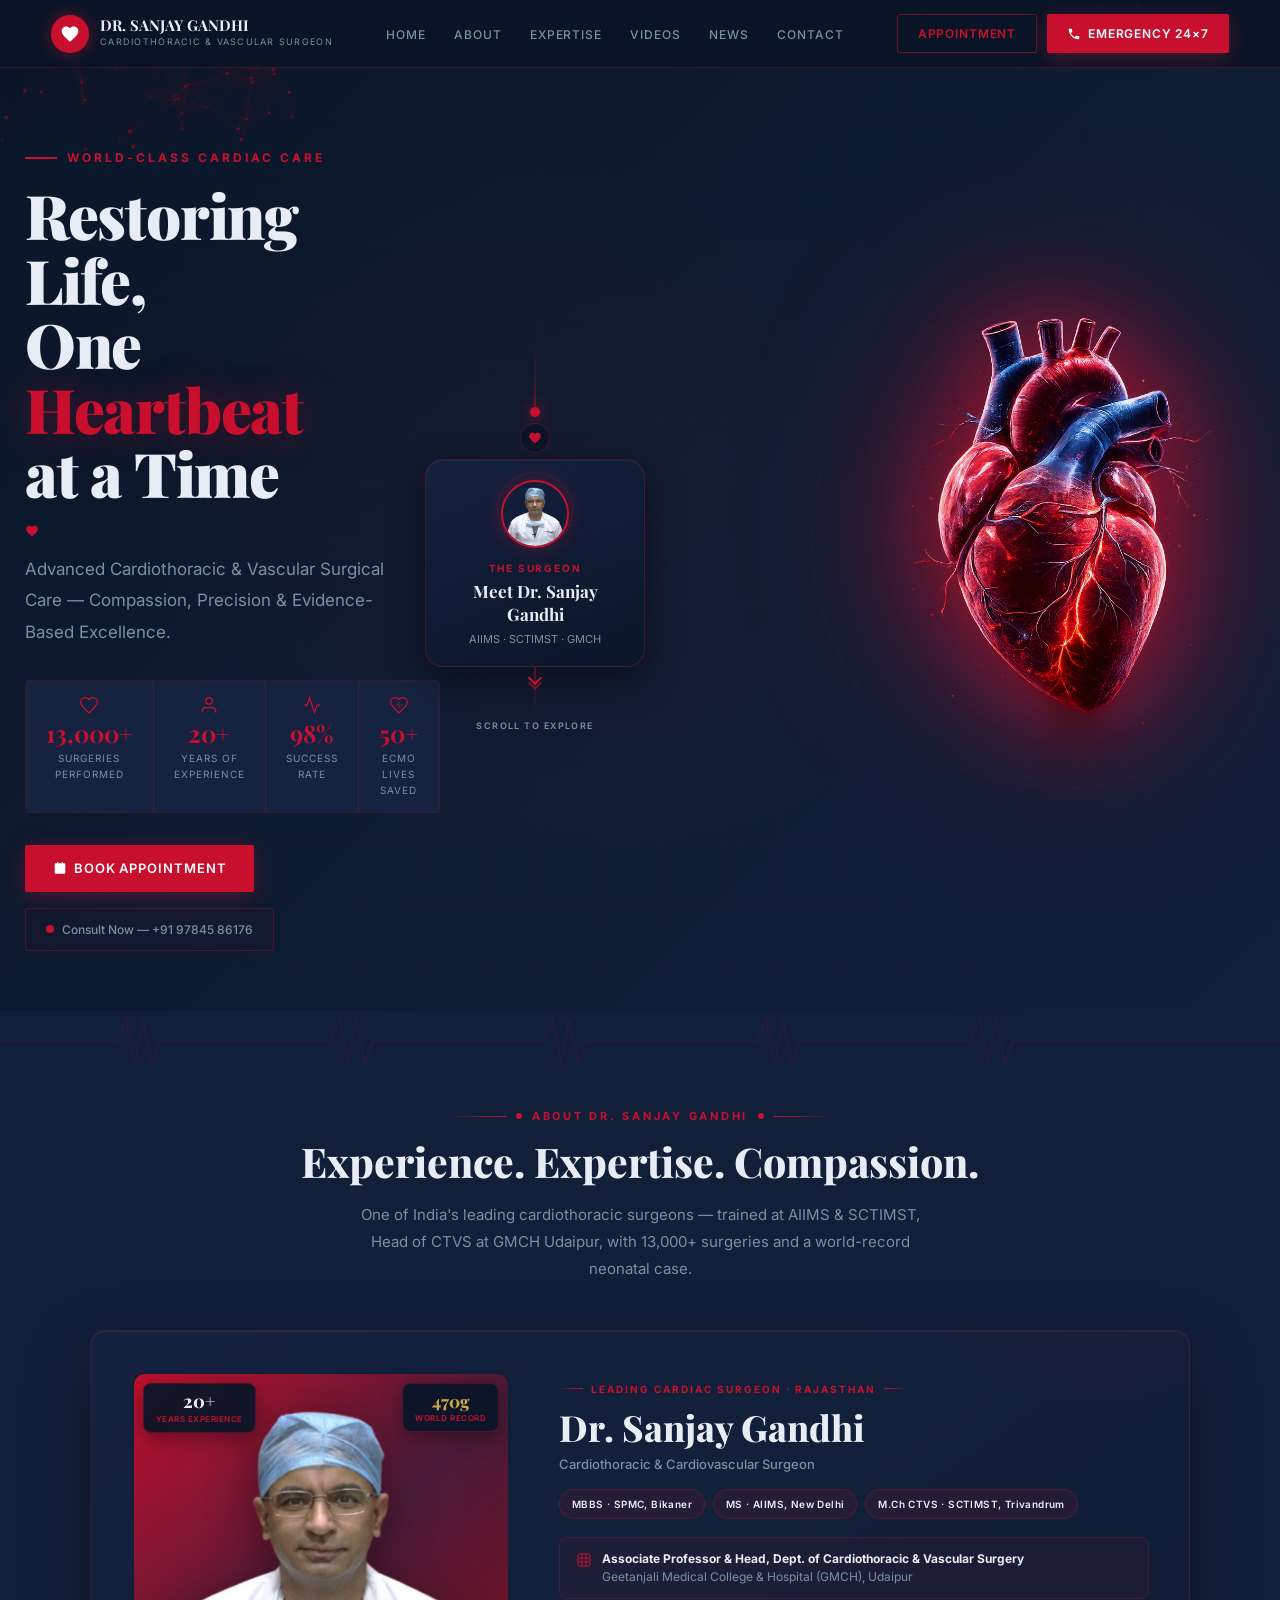
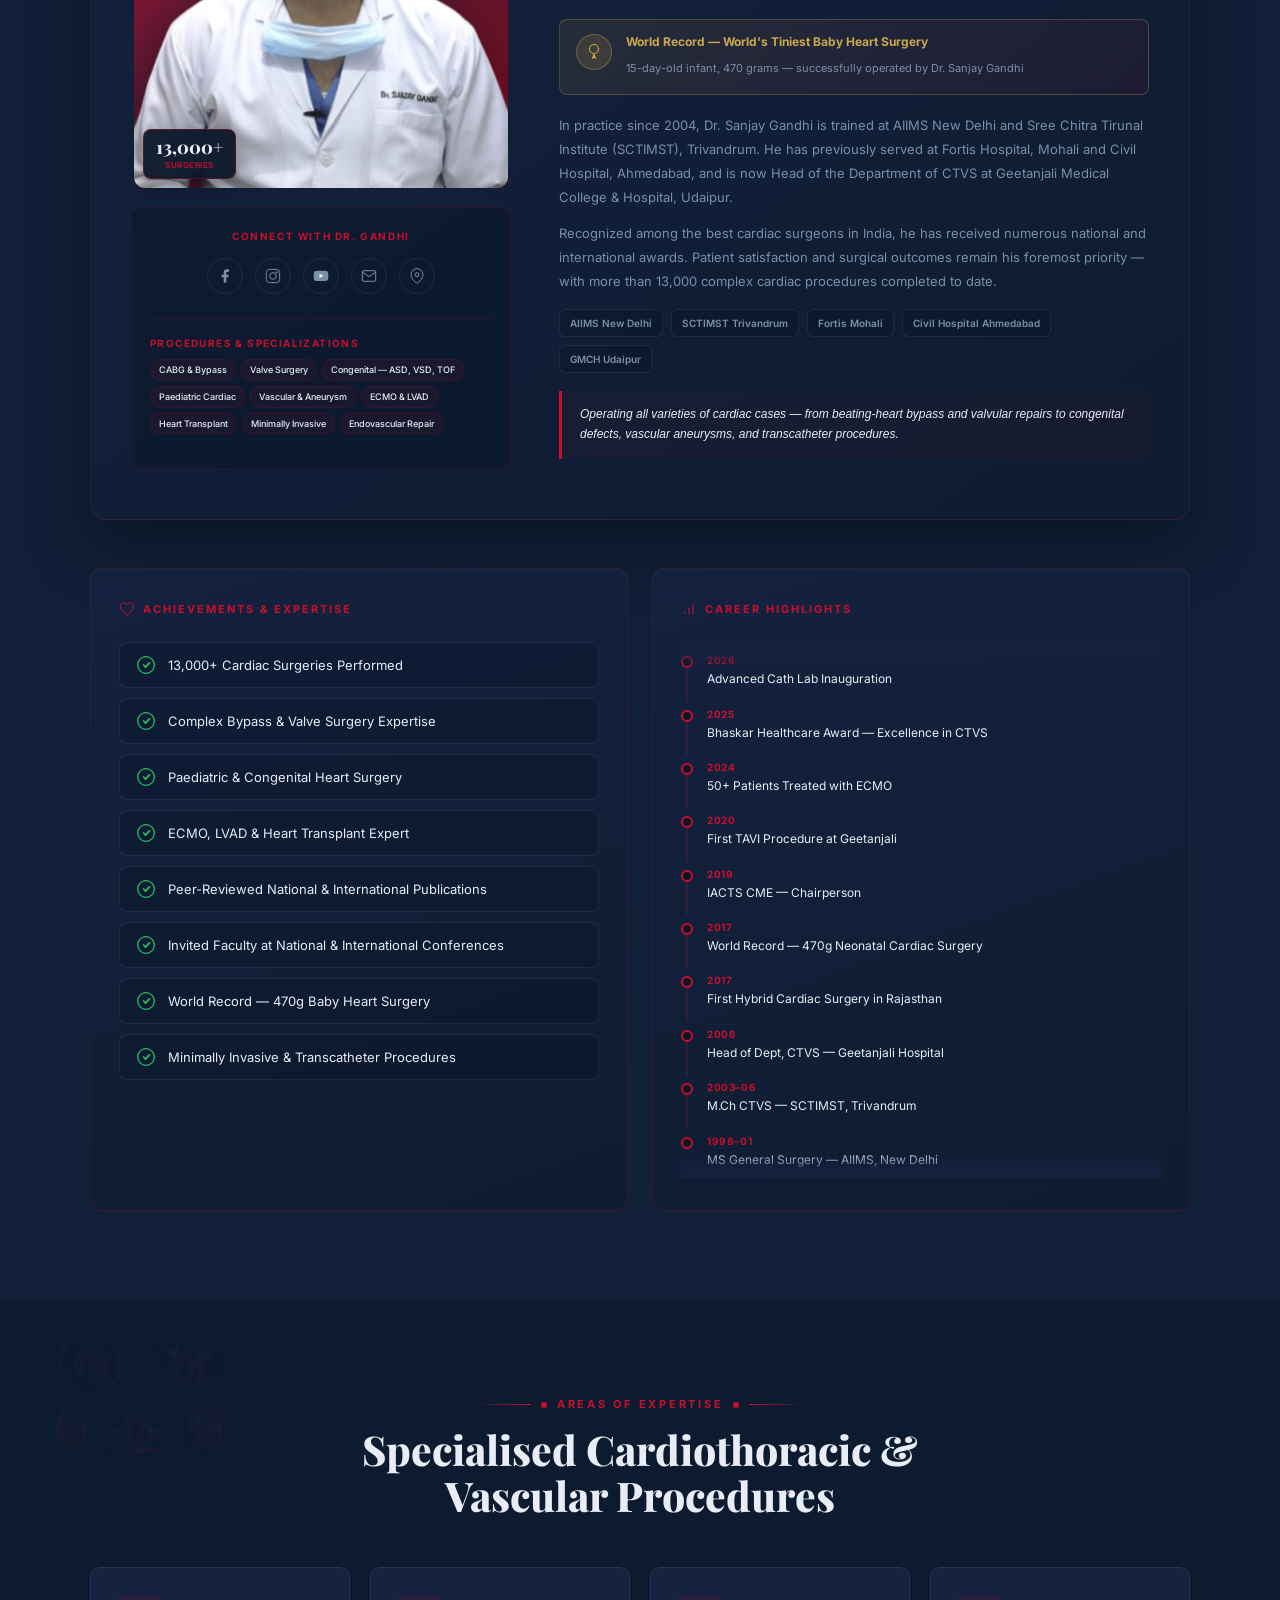
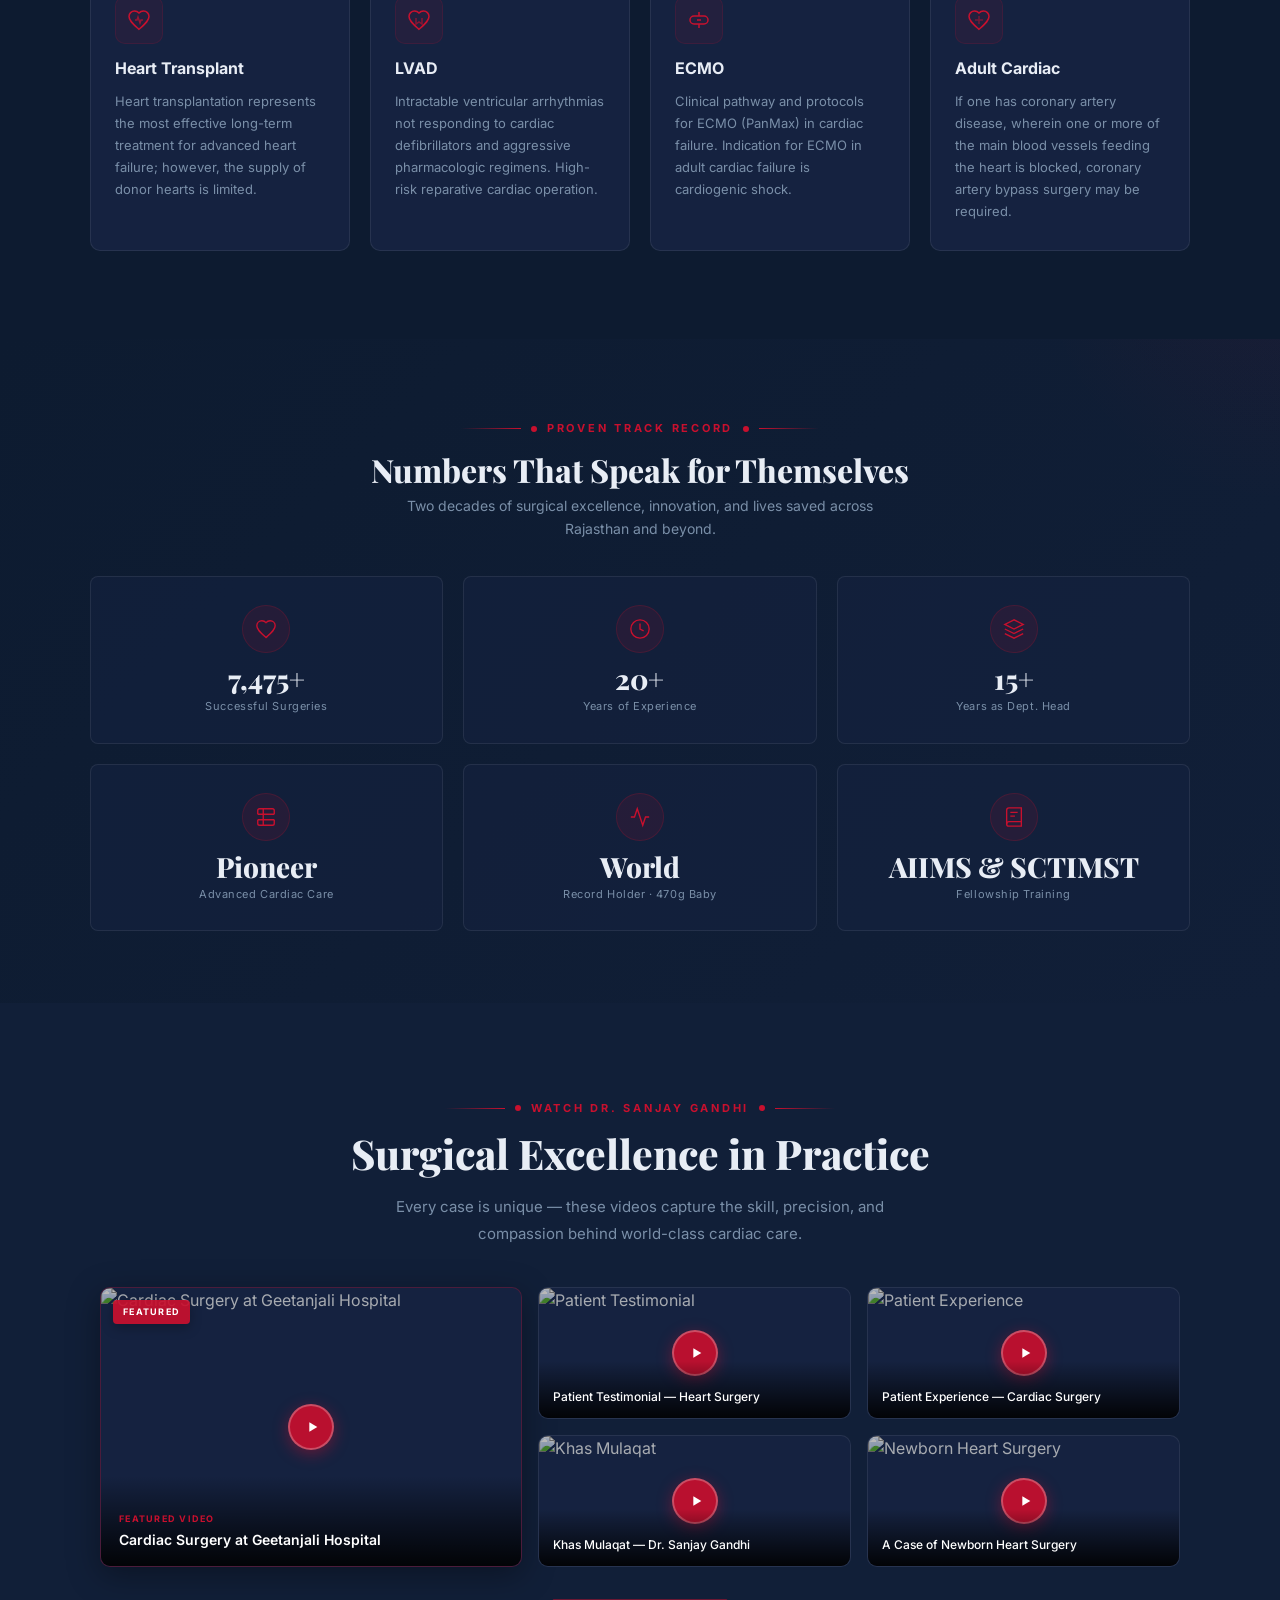
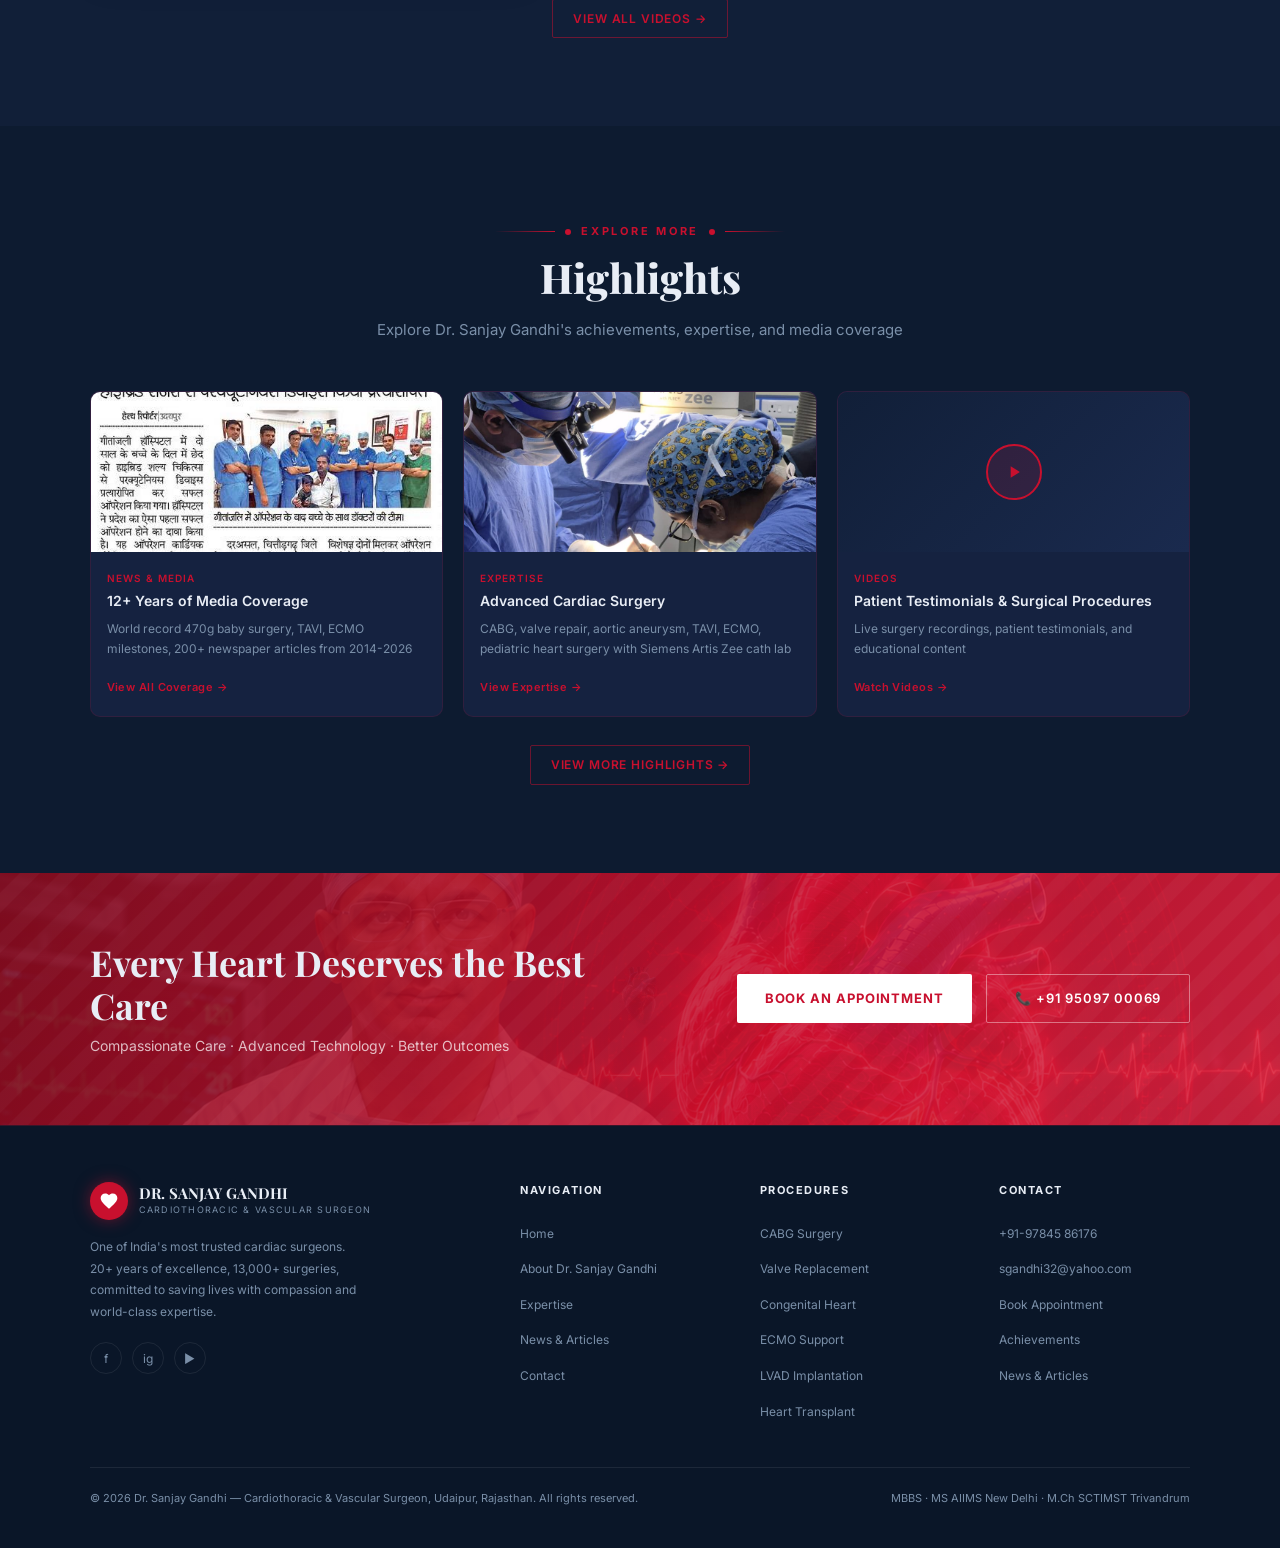
==== commit 53751dac: "Redesign homepage About section, hero scroll bridge, and in-site YouTube playback. Merge duplicate d" ====
--- a/index.html
+++ b/index.html
@@ -5,6 +5,7 @@
 <meta name="viewport" content="width=device-width, initial-scale=1.0"/>
 <title>Dr. Sanjay Gandhi | Cardiothoracic & Vascular Surgeon</title>
 <link href="https://fonts.googleapis.com/css2?family=Playfair+Display:wght@400;700;900&family=Inter:wght@300;400;500;600;700&display=swap" rel="stylesheet"/>
+<link rel="stylesheet" href="css/site.css"/>
 <style>
 *, *::before, *::after { box-sizing: border-box; margin: 0; padding: 0; }
 :root {
@@ -35,7 +36,7 @@
 .btn-lg { padding: 13px 28px; font-size: 13px; }
 .btn-white { background: white; color: var(--crimson); font-weight: 700; }
 .btn-white:hover { background: #f0f0f0; }
-.hero { min-height: 100vh; padding-top: 68px; position: relative; overflow: hidden; background: radial-gradient(ellipse 60% 60% at 45% 50%, rgba(200,16,46,0.04) 0%, transparent 60%), linear-gradient(135deg, #0A1628 0%, #0D1B30 50%, #111F38 100%); display: grid; grid-template-columns: 1.1fr 1.4fr 0.85fr; align-items: stretch; }
+.hero { min-height: 100vh; padding-top: 68px; position: relative; overflow: hidden; background: radial-gradient(ellipse 60% 60% at 45% 50%, rgba(200,16,46,0.04) 0%, transparent 60%), linear-gradient(135deg, #0A1628 0%, #0D1B30 50%, #111F38 100%); display: grid; grid-template-columns: 1.05fr 1fr; align-items: stretch; }
 #particles { position: absolute; inset: 0; z-index: 0; pointer-events: none; }
 .hero::before { content: ''; position: absolute; inset: 0; z-index: 1; pointer-events: none; background-image: linear-gradient(rgba(200,16,46,0.03) 1px, transparent 1px), linear-gradient(90deg, rgba(200,16,46,0.03) 1px, transparent 1px); background-size: 60px 60px; mask-image: radial-gradient(ellipse 70% 80% at 50% 50%, black 20%, transparent 75%); }
 .hero-left { position: relative; z-index: 2; padding: 80px 2% 60px 6%; display: flex; flex-direction: column; justify-content: center; }
@@ -76,6 +77,7 @@
 .pulse { width: 8px; height: 8px; border-radius: 50%; background: var(--crimson); animation: pulseAnim 1.6s ease-in-out infinite; }
 @keyframes pulseAnim { 0%,100%{opacity:1;transform:scale(1)} 50%{opacity:0.4;transform:scale(1.4)} }
 .hero-right { position: relative; z-index: 2; height: 100%; display: flex; align-items: center; justify-content: center; overflow: visible; }
+.hero-heart-stack { position: relative; display: flex; align-items: center; justify-content: center; width: 100%; height: 100%; }
 .hero-glow-orb { position: absolute; width: 500px; height: 500px; border-radius: 50%; background: radial-gradient(circle, rgba(200,16,46,0.15) 0%, transparent 70%); top: 50%; left: 50%; transform: translate(-50%,-50%); animation: orbPulse 4s ease-in-out infinite; }
 @keyframes orbPulse { 0%,100%{transform:translate(-50%,-50%) scale(1);opacity:0.5} 50%{transform:translate(-50%,-50%) scale(1.08);opacity:0.8} }
 .hero-heart-svg { position: relative; height: 541px; z-index: 1; animation: heartbeat 1.1s ease-in-out infinite; filter: drop-shadow(0 0 50px rgba(200,16,46,0.8)) drop-shadow(0 0 100px rgba(200,16,46,0.4)); opacity: 0.95; object-fit: contain; }
@@ -83,20 +85,6 @@
 .ecg-line { position: absolute; bottom: 100px; right: -40%; height: 48px; z-index: 0; opacity: 0.5; }
 .ecg-path { stroke: var(--crimson); stroke-width: 2.5; fill: none; stroke-dasharray: 1200; stroke-dashoffset: 1200; animation: ecgDraw 3s linear infinite; }
 @keyframes ecgDraw { to { stroke-dashoffset: 0; } }
-.hero-doctor { position: relative; z-index: 2; height: 100%; display: flex; flex-direction: column; align-items: center; overflow: hidden; padding-top: 3rem; }
-.hero-profile-card { display: flex; flex-direction: column; align-items: center; width: 100%; }
-.hero-dr-frame { position: relative; width: 100%; display: flex; justify-content: center; }
-.hero-profile-bridge { display: none; }
-.hero-dr-ring { display: none; }
-.hero-dr { position: relative; z-index: 2; width: 132%; max-width: none; object-fit: contain; object-position: top center; filter: drop-shadow(0 0 40px rgba(200,16,46,0.15)); margin: 0 -16%; border: 2px solid rgba(200,16,46,0.3); border-radius: 6px; padding: 4px; }
-.hero-info-card { position: relative; z-index: 3; background: linear-gradient(135deg, rgba(10,22,40,0.97) 0%, rgba(15,28,48,0.95) 100%); border: 1px solid rgba(200,16,46,0.2); backdrop-filter: blur(14px); border-radius: 6px; padding: 24px 28px; margin-top: -2px; width: 100%; box-shadow: 0 10px 40px rgba(0,0,0,0.5); text-align: center; }
-.hic-eyebrow { display: none; font-size: 9px; font-weight: 700; letter-spacing: 0.2em; text-transform: uppercase; color: var(--crimson); margin-bottom: 6px; }
-.hic-name { font-family: 'Playfair Display', serif; font-size: 26px; font-weight: 700; margin-bottom: 10px; color: var(--text); letter-spacing: -0.01em; line-height: 1.2; }
-.hic-deg { font-size: 14px; color: var(--muted); line-height: 1.8; margin-bottom: 14px; padding-bottom: 14px; border-bottom: 1px solid var(--border2); }
-.hic-creds { display: none; flex-wrap: wrap; gap: 6px; justify-content: center; margin: 10px 0 14px; }
-.hic-cred { font-size: 9px; padding: 5px 11px; background: rgba(200,16,46,0.1); border: 1px solid rgba(200,16,46,0.28); border-radius: 20px; color: var(--text); font-weight: 600; letter-spacing: 0.04em; white-space: nowrap; }
-.hic-role { font-size: 13px; color: var(--crimson); font-weight: 600; line-height: 1.7; }
-.hic-role strong { display: block; font-weight: 700; margin-bottom: 2px; }
 .ring { position: absolute; top: 50%; left: 50%; transform: translate(-50%,-50%); width: 500px; height: 500px; border-radius: 50%; border: 1px dashed rgba(200,16,46,0.15); animation: rotateSlow 25s linear infinite; z-index: 0; }
 .ring2 { width: 580px; height: 580px; border-color: rgba(200,16,46,0.08); animation: rotateSlow 35s linear infinite reverse; }
 @keyframes rotateSlow { to { transform: translate(-50%,-50%) rotate(360deg); } }
@@ -184,7 +172,8 @@
 .mob-menu a { font-size: 16px; font-weight: 500; color: var(--text); text-decoration: none; text-transform: uppercase; letter-spacing: 0.1em; }
 .mob-menu a:hover { color: var(--crimson); }
 .mob-close { position: absolute; top: 20px; right: 20px; font-size: 28px; color: var(--text); background: none; border: none; cursor: pointer; }
-@media (max-width: 1024px) { .hero { grid-template-columns: 1fr 1fr; } .hero-right { height: auto; min-height: auto; padding: 40px 0; } .hero-heart-svg { height: 320px; } .hero-doctor { display: none; } .expertise-grid { grid-template-columns: repeat(2, 1fr); gap: 16px; } .milestones-grid { grid-template-columns: repeat(3, 1fr); } .footer-grid { grid-template-columns: 1fr 1fr; } }
+@media (max-width: 1024px) { .hero { grid-template-columns: 1fr 1fr; } .hero-right { height: auto; min-height: auto; padding: 40px 0; } .hero-heart-svg { height: 320px; } .expertise-grid { grid-template-columns: repeat(2, 1fr); gap: 16px; } .milestones-grid { grid-template-columns: repeat(3, 1fr); } .footer-grid { grid-template-columns: 1fr 1fr; } }
+@media (min-width: 1025px) { .hero { grid-template-columns: 1.05fr 240px 1fr; } }
 @media (max-width: 768px) {
   .hero { grid-template-columns: 1fr; min-height: auto; }
   .hero-left {
@@ -221,54 +210,6 @@
   .hero-right { height: 170px; min-height: auto; padding: 4px 0 0; }
   .hero-right .ring, .hero-right .ring2, .hero-right .ecg-line, .hero-right .hero-glow-orb { display: none; }
   .hero-heart-svg { height: 155px; filter: drop-shadow(0 0 30px rgba(200,16,46,0.5)) drop-shadow(0 0 60px rgba(200,16,46,0.25)); }
-  .hero-doctor { display: flex; padding: 10px 4% 40px; height: auto; margin-top: 0; }
-  .hero-profile-card {
-    width: 100%; max-width: 340px; margin: 0 auto;
-    border-radius: 22px; padding: 0;
-    background: linear-gradient(180deg, var(--bg3) 0%, var(--bg) 100%);
-    border: 1px solid rgba(200,16,46,0.3);
-    box-shadow: 0 16px 48px rgba(0,0,0,0.5), 0 0 0 1px rgba(200,16,46,0.08), 0 8px 32px rgba(200,16,46,0.1);
-    overflow: hidden; position: relative;
-  }
-  .hero-profile-card::before {
-    content: ''; position: absolute; inset: 0; border-radius: 22px; z-index: 0; pointer-events: none;
-    background: radial-gradient(ellipse 70% 40% at 50% 0%, rgba(200,16,46,0.06) 0%, transparent 60%);
-  }
-  .hero-profile-card::after {
-    content: ''; position: absolute; bottom: 12px; right: 14px; width: 56px; height: 56px; z-index: 0; pointer-events: none; opacity: 0.05;
-    background: url("data:image/svg+xml,%3Csvg xmlns='http://www.w3.org/2000/svg' viewBox='0 0 24 24' fill='%23C8102E'%3E%3Cpath d='M12 21.35l-1.45-1.32C5.4 15.36 2 12.28 2 8.5 2 5.42 4.42 3 7.5 3c1.74 0 3.41.81 4.5 2.09C13.09 3.81 14.76 3 16.5 3 19.58 3 22 5.42 22 8.5c0 3.78-3.4 6.86-8.55 11.54L12 21.35z'/%3E%3C/svg%3E") center/contain no-repeat;
-  }
-  .hero-dr-frame {
-    margin: 0; z-index: 1; width: 100%; padding: 20px 20px 0; box-sizing: border-box;
-    background: linear-gradient(180deg, rgba(17,31,56,0.5) 0%, rgba(15,28,48,0.98) 100%);
-    position: relative; line-height: 0;
-  }
-  .hero-dr-frame::after { display: none; }
-  .hero-dr-ring { display: none; }
-  .hero-dr {
-    width: 100%; max-width: 100%; height: 230px; max-height: 230px;
-    border-radius: 0; object-fit: cover; object-position: top center;
-    margin: 0; padding: 0; border: none; box-shadow: none;
-    display: block; background: transparent; vertical-align: bottom;
-    filter: drop-shadow(0 4px 12px rgba(0,0,0,0.25));
-  }
-  .hero-profile-bridge { display: none; }
-  .hero-info-card {
-    padding: 0 20px 24px; margin: 0; border-radius: 0 0 20px 20px; text-align: center;
-    background: rgba(15,28,48,0.98);
-    border: none; box-shadow: none; position: relative; z-index: 1; overflow: visible;
-  }
-  .hero-info-card::before { display: none; }
-  .hero-info-card::after { display: none; }
-  .hic-eyebrow { display: flex; align-items: center; justify-content: center; gap: 8px; font-size: 9px; margin: 4px 0 8px; }
-  .hic-eyebrow::before, .hic-eyebrow::after { content: ''; width: 20px; height: 1px; background: linear-gradient(90deg, transparent, var(--crimson)); }
-  .hic-eyebrow::after { background: linear-gradient(90deg, var(--crimson), transparent); }
-  .hic-name { font-size: 23px; margin-bottom: 10px; }
-  .hic-deg { display: none; }
-  .hic-creds { display: flex; gap: 6px; margin: 0 0 14px; justify-content: center; }
-  .hic-cred { font-size: 9px; padding: 5px 11px; background: rgba(200,16,46,0.12); border: 1px solid rgba(200,16,46,0.35); border-radius: 20px; }
-  .hic-role { font-size: 11px; color: var(--muted); font-weight: 400; line-height: 1.75; padding: 14px 4px 0; margin: 0; border-top: 1px dashed rgba(200,16,46,0.25); }
-  .hic-role strong { display: block; color: var(--crimson); font-weight: 600; font-size: 11px; margin-bottom: 4px; }
   .about-3col { grid-template-columns: 1fr; }
   .profile-row { flex-direction: column; text-align: center; }
   .profile-row img { margin: 0 auto; }
@@ -320,16 +261,6 @@
   .hstat-lbl { font-size: 7px; }
   .hero-right { height: 140px; }
   .hero-heart-svg { height: 125px; }
-  .hero-doctor { padding: 8px 3% 32px; }
-  .hero-profile-card { max-width: 100%; border-radius: 20px; }
-  .hero-dr-frame { padding: 16px 16px 0; }
-  .hero-dr { height: 200px; max-height: 200px; }
-  .hero-info-card { padding: 0 16px 20px; border-radius: 0 0 18px 18px; }
-  .hic-eyebrow { margin: 4px 0 6px; }
-  .hic-name { font-size: 21px; }
-  .hic-cred { font-size: 8px; padding: 4px 9px; }
-  .hic-role { font-size: 10px; }
-  .hic-role strong { font-size: 10px; }
   .section { padding: 32px 4%; }
   .milestones { padding: 32px 4%; }
   .milestones-grid { grid-template-columns: repeat(2, 1fr); gap: 10px; }
@@ -448,41 +379,189 @@
   </div>
 
   <div class="hero-right">
-    <div class="hero-glow-orb"></div>
-    <div class="ring"></div>
-    <div class="ring ring2"></div>
-    <!-- Realistic Anatomical Heart Image -->
-    <img src="media/heart-graphics/heart.png" alt="Anatomical Heart" class="hero-heart-svg"/>
-    <svg class="ecg-line" viewBox="0 0 1000 48" preserveAspectRatio="none">
-      <path class="ecg-path" d="M0,24 L80,24 L100,24 L110,4 L120,44 L130,4 L140,44 L150,24 L170,24 L250,24 L260,24 L270,4 L280,44 L290,4 L300,44 L310,24 L330,24 L410,24 L420,24 L430,4 L440,44 L450,4 L460,44 L470,24 L490,24 L570,24 L580,24 L590,4 L600,44 L610,4 L620,44 L630,24 L650,24 L730,24 L740,24 L750,4 L760,44 L770,4 L780,44 L790,24 L810,24 L1000,24"/>
+    <div class="hero-heart-stack">
+      <div class="hero-glow-orb"></div>
+      <div class="ring"></div>
+      <div class="ring ring2"></div>
+      <img src="media/heart-graphics/heart.png" alt="Anatomical Heart" class="hero-heart-svg"/>
+      <svg class="ecg-line" viewBox="0 0 1000 48" preserveAspectRatio="none">
+        <path class="ecg-path" d="M0,24 L80,24 L100,24 L110,4 L120,44 L130,4 L140,44 L150,24 L170,24 L250,24 L260,24 L270,4 L280,44 L290,4 L300,44 L310,24 L330,24 L410,24 L420,24 L430,4 L440,44 L450,4 L460,44 L470,24 L490,24 L570,24 L580,24 L590,4 L600,44 L610,4 L620,44 L630,24 L650,24 L730,24 L740,24 L750,4 L760,44 L770,4 L780,44 L790,24 L810,24 L1000,24"/>
+      </svg>
+    </div>
+  </div>
+
+  <a href="#about" class="hero-scroll-bridge" aria-label="Scroll to Meet Dr. Sanjay Gandhi">
+    <span class="hsb-line hsb-line--up" aria-hidden="true">
+      <span class="hsb-pulse"></span>
+    </span>
+    <span class="hsb-node" aria-hidden="true">
+      <svg viewBox="0 0 24 24" fill="var(--crimson)" width="14" height="14"><path d="M12 21.35l-1.45-1.32C5.4 15.36 2 12.28 2 8.5 2 5.42 4.42 3 7.5 3c1.74 0 3.41.81 4.5 2.09C13.09 3.81 14.76 3 16.5 3 19.58 3 22 5.42 22 8.5c0 3.78-3.4 6.86-8.55 11.54L12 21.35z"/></svg>
+    </span>
+    <span class="hsb-card">
+      <span class="hsb-avatar-ring" aria-hidden="true"></span>
+      <img src="media/profile/dr-sanjay-gandhi.png" alt="" class="hsb-avatar" width="68" height="68"/>
+      <span class="hsb-text">
+        <span class="hsb-eyebrow">The Surgeon</span>
+        <span class="hsb-title">Meet Dr. Sanjay Gandhi</span>
+        <span class="hsb-sub">AIIMS · SCTIMST · GMCH</span>
+      </span>
+    </span>
+    <span class="hsb-line hsb-line--down" aria-hidden="true">
+      <span class="hsb-chevron"></span>
+      <span class="hsb-chevron"></span>
+    </span>
+    <span class="hsb-label">Scroll to explore</span>
+  </a>
+</section>
+
+<!-- ABOUT DOCTOR — merged profile (replaces hero card + duplicate panel) -->
+<section class="section section-mid surgeon-intro section-wrap" id="about">
+  <div class="surgeon-intro-deco" aria-hidden="true">
+    <svg class="surgeon-intro-ecg" viewBox="0 0 1200 60" preserveAspectRatio="none">
+      <path d="M0,30 L100,30 L110,30 L118,8 L126,52 L134,8 L142,52 L150,30 L200,30 L300,30 L310,30 L318,8 L326,52 L334,8 L342,52 L350,30 L400,30 L500,30 L510,30 L518,8 L526,52 L534,8 L542,52 L550,30 L600,30 L700,30 L710,30 L718,8 L726,52 L734,8 L742,52 L750,30 L800,30 L900,30 L910,30 L918,8 L926,52 L934,8 L942,52 L950,30 L1000,30 L1200,30" fill="none" stroke="rgba(200,16,46,0.15)" stroke-width="2"/>
     </svg>
   </div>
-
-  <div class="hero-doctor">
-    <div class="hero-profile-card">
-      <div class="hero-dr-frame">
-        <img src="media/profile/dr-sanjay-gandhi.png" alt="Dr. Sanjay Gandhi" class="hero-dr"/>
-      </div>
-      <div class="hero-profile-bridge" aria-hidden="true">
-        <svg viewBox="0 0 320 20" preserveAspectRatio="none" fill="none">
-          <path d="M0,10 L40,10 L48,10 L52,3 L56,17 L60,3 L64,17 L68,10 L100,10 L108,10 L112,3 L116,17 L120,3 L124,17 L128,10 L160,10 L168,10 L172,3 L176,17 L180,3 L184,17 L188,10 L220,10 L228,10 L232,3 L236,17 L240,3 L244,17 L248,10 L320,10" stroke="#C8102E" stroke-width="1.5" stroke-linecap="round" stroke-linejoin="round" opacity="0.85"/>
-        </svg>
-      </div>
-      <div class="hero-info-card">
-        <div class="hic-eyebrow">Leading Cardiac Surgeon</div>
-        <div class="hic-name">Dr. Sanjay Gandhi</div>
-        <div class="hic-deg">MBBS (SPMC, Bikaner) | MS (AIIMS, New Delhi)<br>M.Ch CTVS (SCTIMST, Trivandrum)</div>
-        <div class="hic-creds">
-          <span class="hic-cred">MBBS · SPMC</span>
-          <span class="hic-cred">MS · AIIMS</span>
-          <span class="hic-cred">M.Ch · SCTIMST</span>
-        </div>
-        <div class="hic-role"><strong>Associate Professor & Head</strong>Department of Cardiothoracic & Vascular Surgery<br>Geetanjali Medical College & Hospital, Udaipur</div>
+  <div class="sec-header reveal">
+    <div class="sec-eyebrow-decor">
+      <span class="sec-eyebrow-decor-line sec-eyebrow-decor-line--l"></span>
+      <span class="sec-eyebrow-decor-dot"></span>
+      <span class="sec-eyebrow-decor-text">About Dr. Sanjay Gandhi</span>
+      <span class="sec-eyebrow-decor-dot"></span>
+      <span class="sec-eyebrow-decor-line sec-eyebrow-decor-line--r"></span>
+    </div>
+    <h2 class="sec-h2">Experience. Expertise. Compassion.</h2>
+    <p class="sec-sub">One of India's leading cardiothoracic surgeons — trained at AIIMS & SCTIMST, Head of CTVS at GMCH Udaipur, with 13,000+ surgeries and a world-record neonatal case.</p>
+  </div>
+
+  <div class="surgeon-intro-card reveal">
+    <div class="surgeon-intro-visual">
+      <div class="surgeon-photo-wrap">
+        <div class="surgeon-photo-frame">
+          <div class="surgeon-photo-ring" aria-hidden="true"></div>
+          <img src="media/profile/dr-sanjay-gandhi.png" alt="Dr. Sanjay Gandhi" class="surgeon-photo"/>
+        </div>
+        <div class="surgeon-badge surgeon-badge--tl">
+          <span class="surgeon-badge-val">20+</span>
+          <span class="surgeon-badge-lbl">Years Experience</span>
+        </div>
+        <div class="surgeon-badge surgeon-badge--tr">
+          <span class="surgeon-badge-val">470g</span>
+          <span class="surgeon-badge-lbl">World Record</span>
+        </div>
+        <div class="surgeon-badge surgeon-badge--bl">
+          <span class="surgeon-badge-val">13,000+</span>
+          <span class="surgeon-badge-lbl">Surgeries</span>
+        </div>
+      </div>
+
+      <div class="surgeon-visual-footer">
+        <div class="surgeon-connect-label">Connect with Dr. Gandhi</div>
+        <div class="social-row surgeon-social-row">
+          <a href="https://www.facebook.com/Dr-Sanjay-Gandhi-1470007529727763/" target="_blank" class="social-btn" aria-label="Facebook"><svg width="16" height="16" viewBox="0 0 24 24" fill="currentColor"><path d="M18 2h-3a5 5 0 00-5 5v3H7v4h3v8h4v-8h3l1-4h-4V7a1 1 0 011-1h3z"/></svg></a>
+          <a href="https://www.instagram.com/drsanjaygandhicardiacsurgeon/" target="_blank" class="social-btn" aria-label="Instagram"><svg width="16" height="16" viewBox="0 0 24 24" fill="none" stroke="currentColor" stroke-width="1.5"><rect x="2" y="2" width="20" height="20" rx="5"/><circle cx="12" cy="12" r="5"/><circle cx="17.5" cy="6.5" r="1.5" fill="currentColor" stroke="none"/></svg></a>
+          <a href="https://www.youtube.com/channel/UCWSw6M3BHKL52JbRUq6XSgA" target="_blank" class="social-btn" aria-label="YouTube"><svg width="16" height="16" viewBox="0 0 24 24" fill="currentColor"><path d="M22.54 6.42a2.78 2.78 0 00-1.94-2C18.88 4 12 4 12 4s-6.88 0-8.6.46a2.78 2.78 0 00-1.94 2A29 29 0 001 11.75a29 29 0 00.46 5.33A2.78 2.78 0 003.4 19.1c1.72.46 8.6.46 8.6.46s6.88 0 8.6-.46a2.78 2.78 0 001.94-2 29 29 0 00.46-5.25 29 29 0 00-.46-5.33z"/><polygon points="9.75 15.02 15.5 11.75 9.75 8.48 9.75 15.02" fill="#fff"/></svg></a>
+          <a href="mailto:drsanjaygandhi@gmail.com" class="social-btn" aria-label="Email"><svg width="16" height="16" viewBox="0 0 24 24" fill="none" stroke="currentColor" stroke-width="1.5"><rect x="2" y="4" width="20" height="16" rx="2"/><polyline points="22 6 12 13 2 6"/></svg></a>
+          <a href="https://g.page/santosh-heart-gynae-care-clinic?share" target="_blank" class="social-btn" aria-label="Location"><svg width="16" height="16" viewBox="0 0 24 24" fill="none" stroke="currentColor" stroke-width="1.5"><path d="M21 10c0 7-9 13-9 13s-9-6-9-13a9 9 0 0118 0z"/><circle cx="12" cy="10" r="3"/></svg></a>
+        </div>
+
+        <div class="surgeon-tags-block surgeon-tags-block--sidebar">
+          <div class="surgeon-tags-label">Procedures &amp; Specializations</div>
+          <div class="surgeon-tag-row">
+            <span class="surgeon-tag">CABG &amp; Bypass</span>
+            <span class="surgeon-tag">Valve Surgery</span>
+            <span class="surgeon-tag">Congenital — ASD, VSD, TOF</span>
+            <span class="surgeon-tag">Paediatric Cardiac</span>
+            <span class="surgeon-tag">Vascular &amp; Aneurysm</span>
+            <span class="surgeon-tag">ECMO &amp; LVAD</span>
+            <span class="surgeon-tag">Heart Transplant</span>
+            <span class="surgeon-tag">Minimally Invasive</span>
+            <span class="surgeon-tag">Endovascular Repair</span>
+          </div>
+        </div>
+
+      </div>
+    </div>
+    <div class="surgeon-intro-content">
+      <div class="surgeon-intro-eyebrow">Leading Cardiac Surgeon · Rajasthan</div>
+      <h3 class="surgeon-intro-name">Dr. Sanjay Gandhi</h3>
+      <p class="surgeon-intro-title">Cardiothoracic & Cardiovascular Surgeon</p>
+      <div class="surgeon-cred-row">
+        <span class="surgeon-cred">MBBS · SPMC, Bikaner</span>
+        <span class="surgeon-cred">MS · AIIMS, New Delhi</span>
+        <span class="surgeon-cred">M.Ch CTVS · SCTIMST, Trivandrum</span>
+      </div>
+      <div class="role-box">
+        <svg width="16" height="16" viewBox="0 0 24 24" fill="none" stroke="var(--crimson)" stroke-width="1.5"><rect x="3" y="3" width="18" height="18" rx="2"/><path d="M9 3v18M15 3v18M3 9h18M3 15h18"/></svg>
+        <div class="role-box-text"><strong>Associate Professor & Head, Dept. of Cardiothoracic & Vascular Surgery</strong><br><span>Geetanjali Medical College & Hospital (GMCH), Udaipur</span></div>
+      </div>
+
+      <div class="surgeon-highlight-bar">
+        <div class="surgeon-highlight-icon" aria-hidden="true">
+          <svg viewBox="0 0 24 24" fill="none" stroke="currentColor" stroke-width="1.5"><path d="M12 15l-2 5 2-1 2 1-2-5"/><circle cx="12" cy="8" r="6"/></svg>
+        </div>
+        <div class="surgeon-highlight-text">
+          <strong>World Record — World's Tiniest Baby Heart Surgery</strong>
+          <span>15-day-old infant, 470 grams — successfully operated by Dr. Sanjay Gandhi</span>
+        </div>
+      </div>
+
+      <p class="body-text">In practice since 2004, Dr. Sanjay Gandhi is trained at AIIMS New Delhi and Sree Chitra Tirunal Institute (SCTIMST), Trivandrum. He has previously served at Fortis Hospital, Mohali and Civil Hospital, Ahmedabad, and is now Head of the Department of CTVS at Geetanjali Medical College & Hospital, Udaipur.</p>
+      <p class="body-text">Recognized among the best cardiac surgeons in India, he has received numerous national and international awards. Patient satisfaction and surgical outcomes remain his foremost priority — with more than 13,000 complex cardiac procedures completed to date.</p>
+
+      <div class="surgeon-affiliations" aria-label="Training and affiliations">
+        <span class="surgeon-affiliation">AIIMS New Delhi</span>
+        <span class="surgeon-affiliation">SCTIMST Trivandrum</span>
+        <span class="surgeon-affiliation">Fortis Mohali</span>
+        <span class="surgeon-affiliation">Civil Hospital Ahmedabad</span>
+        <span class="surgeon-affiliation">GMCH Udaipur</span>
+      </div>
+
+      <blockquote class="surgeon-quote">Operating all varieties of cardiac cases — from beating-heart bypass and valvular repairs to congenital defects, vascular aneurysms, and transcatheter procedures.</blockquote>
+    </div>
+  </div>
+
+  <div class="panels-grid panels-grid--2 surgeon-panels">
+    <div class="panel panel--flex reveal reveal-delay-1">
+      <div class="panel-label">
+        <svg viewBox="0 0 24 24" fill="none" stroke="currentColor" stroke-width="1.5"><path d="M12 21.35l-1.45-1.32C5.4 15.36 2 12.28 2 8.5 2 5.42 4.42 3 7.5 3c1.74 0 3.41.81 4.5 2.09C13.09 3.81 14.76 3 16.5 3 19.58 3 22 5.42 22 8.5c0 3.78-3.4 6.86-8.55 11.54L12 21.35z"/></svg>
+        Achievements & Expertise
+      </div>
+      <div class="ach-list-stack">
+        <div class="ach-item"><svg width="20" height="20" viewBox="0 0 24 24"><circle cx="12" cy="12" r="10" fill="none" stroke="#22c55e" stroke-width="1.5"/><polyline points="9 12 11.5 14.5 16 9.5" fill="none" stroke="#22c55e" stroke-width="2" stroke-linecap="round" stroke-linejoin="round"/></svg><span class="ach-item-text">13,000+ Cardiac Surgeries Performed</span></div>
+        <div class="ach-item"><svg width="20" height="20" viewBox="0 0 24 24"><circle cx="12" cy="12" r="10" fill="none" stroke="#22c55e" stroke-width="1.5"/><polyline points="9 12 11.5 14.5 16 9.5" fill="none" stroke="#22c55e" stroke-width="2" stroke-linecap="round" stroke-linejoin="round"/></svg><span class="ach-item-text">Complex Bypass & Valve Surgery Expertise</span></div>
+        <div class="ach-item"><svg width="20" height="20" viewBox="0 0 24 24"><circle cx="12" cy="12" r="10" fill="none" stroke="#22c55e" stroke-width="1.5"/><polyline points="9 12 11.5 14.5 16 9.5" fill="none" stroke="#22c55e" stroke-width="2" stroke-linecap="round" stroke-linejoin="round"/></svg><span class="ach-item-text">Paediatric & Congenital Heart Surgery</span></div>
+        <div class="ach-item"><svg width="20" height="20" viewBox="0 0 24 24"><circle cx="12" cy="12" r="10" fill="none" stroke="#22c55e" stroke-width="1.5"/><polyline points="9 12 11.5 14.5 16 9.5" fill="none" stroke="#22c55e" stroke-width="2" stroke-linecap="round" stroke-linejoin="round"/></svg><span class="ach-item-text">ECMO, LVAD & Heart Transplant Expert</span></div>
+        <div class="ach-item"><svg width="20" height="20" viewBox="0 0 24 24"><circle cx="12" cy="12" r="10" fill="none" stroke="#22c55e" stroke-width="1.5"/><polyline points="9 12 11.5 14.5 16 9.5" fill="none" stroke="#22c55e" stroke-width="2" stroke-linecap="round" stroke-linejoin="round"/></svg><span class="ach-item-text">Peer-Reviewed National & International Publications</span></div>
+        <div class="ach-item"><svg width="20" height="20" viewBox="0 0 24 24"><circle cx="12" cy="12" r="10" fill="none" stroke="#22c55e" stroke-width="1.5"/><polyline points="9 12 11.5 14.5 16 9.5" fill="none" stroke="#22c55e" stroke-width="2" stroke-linecap="round" stroke-linejoin="round"/></svg><span class="ach-item-text">Invited Faculty at National & International Conferences</span></div>
+        <div class="ach-item"><svg width="20" height="20" viewBox="0 0 24 24"><circle cx="12" cy="12" r="10" fill="none" stroke="#22c55e" stroke-width="1.5"/><polyline points="9 12 11.5 14.5 16 9.5" fill="none" stroke="#22c55e" stroke-width="2" stroke-linecap="round" stroke-linejoin="round"/></svg><span class="ach-item-text">World Record — 470g Baby Heart Surgery</span></div>
+        <div class="ach-item"><svg width="20" height="20" viewBox="0 0 24 24"><circle cx="12" cy="12" r="10" fill="none" stroke="#22c55e" stroke-width="1.5"/><polyline points="9 12 11.5 14.5 16 9.5" fill="none" stroke="#22c55e" stroke-width="2" stroke-linecap="round" stroke-linejoin="round"/></svg><span class="ach-item-text">Minimally Invasive & Transcatheter Procedures</span></div>
+      </div>
+    </div>
+
+    <div class="panel panel--flex panel--scroll reveal reveal-delay-2">
+      <div class="panel-label">
+        <svg viewBox="0 0 24 24" fill="none" stroke="currentColor" stroke-width="1.5"><path d="M12 20V10"/><path d="M18 20V4"/><path d="M6 20v-4"/></svg>
+        Career Highlights
+      </div>
+      <div class="tl-scroll-wrap">
+        <div class="tl-fade tl-fade--top"></div>
+        <div class="tl-fade tl-fade--bottom"></div>
+        <div class="tl-scroll-track">
+          <a href="news.html#cath-lab-2026" class="tl-item"><div class="tl-dot"></div><div class="tl-line"></div><div><div class="tl-year">2026</div><div class="tl-title">Advanced Cath Lab Inauguration</div></div></a>
+          <a href="news.html#awards" class="tl-item"><div class="tl-dot"></div><div class="tl-line"></div><div><div class="tl-year">2025</div><div class="tl-title">Bhaskar Healthcare Award — Excellence in CTVS</div></div></a>
+          <a href="news.html#ecmo" class="tl-item"><div class="tl-dot"></div><div class="tl-line"></div><div><div class="tl-year">2024</div><div class="tl-title">50+ Patients Treated with ECMO</div></div></a>
+          <a href="news.html#tavi-2020" class="tl-item"><div class="tl-dot"></div><div class="tl-line"></div><div><div class="tl-year">2020</div><div class="tl-title">First TAVI Procedure at Geetanjali</div></div></a>
+          <a href="news.html#awards" class="tl-item"><div class="tl-dot"></div><div class="tl-line"></div><div><div class="tl-year">2019</div><div class="tl-title">IACTS CME — Chairperson</div></div></a>
+          <a href="news.html#2017" class="tl-item"><div class="tl-dot"></div><div class="tl-line"></div><div><div class="tl-year">2017</div><div class="tl-title">World Record — 470g Neonatal Cardiac Surgery</div></div></a>
+          <a href="news.html#2017" class="tl-item"><div class="tl-dot"></div><div class="tl-line"></div><div><div class="tl-year">2017</div><div class="tl-title">First Hybrid Cardiac Surgery in Rajasthan</div></div></a>
+          <div class="tl-item"><div class="tl-dot"></div><div class="tl-line"></div><div><div class="tl-year">2006</div><div class="tl-title">Head of Dept, CTVS — Geetanjali Hospital</div></div></div>
+          <div class="tl-item"><div class="tl-dot"></div><div class="tl-line"></div><div><div class="tl-year">2003–06</div><div class="tl-title">M.Ch CTVS — SCTIMST, Trivandrum</div></div></div>
+          <div class="tl-item"><div class="tl-dot"></div><div><div class="tl-year">1998–01</div><div class="tl-title">MS General Surgery — AIIMS, New Delhi</div></div></div>
+        </div>
       </div>
     </div>
   </div>
 </section>
-
 
 <!-- EXPERTISE -->
 <section class="section section-dark expertise-section" id="expertise">
@@ -531,6 +610,17 @@
 
 <!-- MILESTONES -->
 <div class="milestones">
+  <div class="milestones-header reveal">
+    <div class="sec-eyebrow-decor">
+      <span class="sec-eyebrow-decor-line sec-eyebrow-decor-line--l"></span>
+      <span class="sec-eyebrow-decor-dot"></span>
+      <span class="sec-eyebrow-decor-text">Proven Track Record</span>
+      <span class="sec-eyebrow-decor-dot"></span>
+      <span class="sec-eyebrow-decor-line sec-eyebrow-decor-line--r"></span>
+    </div>
+    <h2 class="sec-h2">Numbers That Speak for Themselves</h2>
+    <p>Two decades of surgical excellence, innovation, and lives saved across Rajasthan and beyond.</p>
+  </div>
   <div class="milestones-grid">
     <div class="ms"><div class="ms-icon"><svg viewBox="0 0 24 24" fill="none" stroke="#C8102E" stroke-width="1.5"><path d="M12 21.35l-1.45-1.32C5.4 15.36 2 12.28 2 8.5 2 5.42 4.42 3 7.5 3c1.74 0 3.41.81 4.5 2.09C13.09 3.81 14.76 3 16.5 3 19.58 3 22 5.42 22 8.5c0 3.78-3.4 6.86-8.55 11.54L12 21.35z"/></svg></div><div class="ms-val">13,000+</div><div class="ms-lbl">Successful Surgeries</div></div>
     <div class="ms"><div class="ms-icon"><svg viewBox="0 0 24 24" fill="none" stroke="#C8102E" stroke-width="1.5"><circle cx="12" cy="12" r="10"/><polyline points="12 6 12 12 16 14"/></svg></div><div class="ms-val">20+</div><div class="ms-lbl">Years of Experience</div></div>
@@ -541,208 +631,130 @@
   </div>
 </div>
 
-<!-- ABOUT SECTION -->
-<section class="section" id="about" style="position:relative;overflow:hidden;">
-  <!-- Section Header -->
-  <div style="text-align:center;margin-bottom:48px;" class="reveal">
-    <div style="display:inline-flex;align-items:center;gap:10px;margin-bottom:14px;">
-      <span style="width:60px;height:1px;background:linear-gradient(90deg,transparent,var(--crimson));display:block;"></span>
-      <span style="width:6px;height:6px;border-radius:50%;background:var(--crimson);"></span>
-      <span style="font-size:11px;font-weight:700;letter-spacing:0.25em;text-transform:uppercase;color:var(--crimson);">About Dr. Sanjay Gandhi</span>
-      <span style="width:6px;height:6px;border-radius:50%;background:var(--crimson);"></span>
-      <span style="width:60px;height:1px;background:linear-gradient(90deg,var(--crimson),transparent);display:block;"></span>
-    </div>
-    <h2 class="sec-h2" style="margin:0 auto 16px;text-align:center;">Experience. Expertise. Compassion.</h2>
-    <p class="sec-sub" style="margin:12px auto 0;text-align:center;">Dedicated to delivering world-class cardiac care with compassion and excellence.</p>
-  </div>
-
-  <!-- 3-Column Grid -->
-  <div style="display:grid;grid-template-columns:1fr 1fr 1fr;gap:24px;">
-
-    <!-- LEFT: About the Doctor -->
-    <div style="border:1px solid var(--border2);border-radius:8px;padding:32px 28px;background:var(--surface);">
-      <div style="display:flex;align-items:center;gap:8px;margin-bottom:24px;font-size:11px;font-weight:700;letter-spacing:0.18em;text-transform:uppercase;color:var(--crimson);"><svg width="16" height="16" viewBox="0 0 24 24" fill="none" stroke="currentColor" stroke-width="1.5"><path d="M20 21v-2a4 4 0 00-4-4H8a4 4 0 00-4 4v2"/><circle cx="12" cy="7" r="4"/></svg>About the Doctor</div>
-      <div class="profile-row" style="display:flex;align-items:center;gap:18px;margin-bottom:20px;">
-        <img src="media/profile/dr-sanjay-gandhi.png" alt="Dr. Sanjay Gandhi" style="width:130px;height:130px;border-radius:50%;object-fit:cover;object-position:top;border:3px solid var(--crimson);box-shadow:0 0 15px rgba(200,16,46,0.2);"/>
-        <div>
-          <div style="font-family:'Playfair Display',serif;font-size:22px;font-weight:700;color:var(--text);margin-bottom:4px;">Dr. Sanjay Gandhi</div>
-          <div style="font-size:13px;color:var(--muted);line-height:1.6;">MBBS (SPMC, Bikaner)<br>MS (AIIMS, New Delhi)<br>M.Ch CTVS (SCTIMST, Trivandrum)</div>
-          <div style="font-size:12px;color:var(--crimson);font-weight:600;margin-top:4px;">Cardiothoracic & Vascular Surgeon</div>
-        </div>
-      </div>
-      <div style="display:flex;align-items:center;gap:10px;padding:12px 16px;background:rgba(200,16,46,0.04);border:1px solid var(--border2);border-radius:6px;margin-bottom:20px;">
-        <svg width="16" height="16" viewBox="0 0 24 24" fill="none" stroke="var(--crimson)" stroke-width="1.5"><rect x="3" y="3" width="18" height="18" rx="2"/><path d="M9 3v18M15 3v18M3 9h18M3 15h18"/></svg>
-        <div style="font-size:12px;color:var(--text);line-height:1.5;"><strong>Associate Professor & Head, Dept. of Cardiothoracic & Vascular Surgery</strong><br><span style="color:var(--muted);">Geetanjali Medical College & Hospital, Udaipur</span></div>
-      </div>
-      <p style="font-size:13px;color:var(--muted);line-height:1.85;margin-bottom:12px;">A distinguished Cardiothoracic & Vascular Surgeon with over two decades of clinical and surgical experience. Trained at AIIMS New Delhi and SCTIMST Trivandrum, Dr. Sanjay Gandhi is currently the Head of the Department of CTVS at Geetanjali Medical College & Hospital, Udaipur.</p>
-      <p style="font-size:13px;color:var(--muted);line-height:1.85;margin-bottom:24px;">He has performed more than 13,000 complex cardiac surgeries with a focus on patient safety, innovation, and long-term outcomes.</p>
-      <!-- Social Links -->
-      <div style="display:flex;gap:12px;margin-bottom:24px;">
-        <a href="https://www.facebook.com/Dr-Sanjay-Gandhi-1470007529727763/" target="_blank" style="width:36px;height:36px;border-radius:50%;border:1px solid var(--border2);display:flex;align-items:center;justify-content:center;color:var(--muted);text-decoration:none;transition:all 0.2s;"><svg width="16" height="16" viewBox="0 0 24 24" fill="currentColor"><path d="M18 2h-3a5 5 0 00-5 5v3H7v4h3v8h4v-8h3l1-4h-4V7a1 1 0 011-1h3z"/></svg></a>
-        <a href="https://www.instagram.com/drsanjaygandhicardiacsurgeon/" target="_blank" style="width:36px;height:36px;border-radius:50%;border:1px solid var(--border2);display:flex;align-items:center;justify-content:center;color:var(--muted);text-decoration:none;transition:all 0.2s;"><svg width="16" height="16" viewBox="0 0 24 24" fill="none" stroke="currentColor" stroke-width="1.5"><rect x="2" y="2" width="20" height="20" rx="5"/><circle cx="12" cy="12" r="5"/><circle cx="17.5" cy="6.5" r="1.5" fill="currentColor" stroke="none"/></svg></a>
-        <a href="https://www.youtube.com/channel/UCWSw6M3BHKL52JbRUq6XSgA" target="_blank" style="width:36px;height:36px;border-radius:50%;border:1px solid var(--border2);display:flex;align-items:center;justify-content:center;color:var(--muted);text-decoration:none;transition:all 0.2s;"><svg width="16" height="16" viewBox="0 0 24 24" fill="currentColor"><path d="M22.54 6.42a2.78 2.78 0 00-1.94-2C18.88 4 12 4 12 4s-6.88 0-8.6.46a2.78 2.78 0 00-1.94 2A29 29 0 001 11.75a29 29 0 00.46 5.33A2.78 2.78 0 003.4 19.1c1.72.46 8.6.46 8.6.46s6.88 0 8.6-.46a2.78 2.78 0 001.94-2 29 29 0 00.46-5.25 29 29 0 00-.46-5.33z"/><polygon points="9.75 15.02 15.5 11.75 9.75 8.48 9.75 15.02" fill="#fff"/></svg></a>
-        <a href="mailto:drsanjaygandhi@gmail.com" style="width:36px;height:36px;border-radius:50%;border:1px solid var(--border2);display:flex;align-items:center;justify-content:center;color:var(--muted);text-decoration:none;transition:all 0.2s;"><svg width="16" height="16" viewBox="0 0 24 24" fill="none" stroke="currentColor" stroke-width="1.5"><rect x="2" y="4" width="20" height="16" rx="2"/><polyline points="22 6 12 13 2 6"/></svg></a>
-        <a href="https://g.page/santosh-heart-gynae-care-clinic?share" target="_blank" style="width:36px;height:36px;border-radius:50%;border:1px solid var(--border2);display:flex;align-items:center;justify-content:center;color:var(--muted);text-decoration:none;transition:all 0.2s;"><svg width="16" height="16" viewBox="0 0 24 24" fill="none" stroke="currentColor" stroke-width="1.5"><path d="M21 10c0 7-9 13-9 13s-9-6-9-13a9 9 0 0118 0z"/><circle cx="12" cy="10" r="3"/></svg></a>
-      </div>
-      <a href="about.html" class="btn btn-red" style="width:100%;justify-content:center;font-size:12px;padding:13px 20px;">Learn More About Dr. Sanjay Gandhi →</a>
-    </div>
-
-    <!-- CENTRE: Achievements -->
-    <div style="border:1px solid var(--border2);border-radius:8px;padding:32px 28px;background:var(--surface);display:flex;flex-direction:column;">
-      <div style="display:flex;align-items:center;gap:8px;margin-bottom:24px;font-size:11px;font-weight:700;letter-spacing:0.18em;text-transform:uppercase;color:var(--crimson);"><svg width="16" height="16" viewBox="0 0 24 24" fill="none" stroke="currentColor" stroke-width="1.5"><path d="M12 21.35l-1.45-1.32C5.4 15.36 2 12.28 2 8.5 2 5.42 4.42 3 7.5 3c1.74 0 3.41.81 4.5 2.09C13.09 3.81 14.76 3 16.5 3 19.58 3 22 5.42 22 8.5c0 3.78-3.4 6.86-8.55 11.54L12 21.35z"/></svg>Achievements & Expertise</div>
-      <div style="display:flex;flex-direction:column;gap:12px;flex:1;">
-        <div style="display:flex;align-items:center;gap:12px;padding:12px 16px;border:1px solid var(--border2);border-radius:6px;"><svg width="20" height="20" viewBox="0 0 24 24"><circle cx="12" cy="12" r="10" fill="none" stroke="#22c55e" stroke-width="1.5"/><polyline points="9 12 11.5 14.5 16 9.5" fill="none" stroke="#22c55e" stroke-width="2" stroke-linecap="round" stroke-linejoin="round"/></svg><span style="font-size:13px;color:var(--text);">13,000+ Cardiac Surgeries Performed</span></div>
-        <div style="display:flex;align-items:center;gap:12px;padding:12px 16px;border:1px solid var(--border2);border-radius:6px;"><svg width="20" height="20" viewBox="0 0 24 24"><circle cx="12" cy="12" r="10" fill="none" stroke="#22c55e" stroke-width="1.5"/><polyline points="9 12 11.5 14.5 16 9.5" fill="none" stroke="#22c55e" stroke-width="2" stroke-linecap="round" stroke-linejoin="round"/></svg><span style="font-size:13px;color:var(--text);">Complex Bypass & Valve Surgery Expertise</span></div>
-        <div style="display:flex;align-items:center;gap:12px;padding:12px 16px;border:1px solid var(--border2);border-radius:6px;"><svg width="20" height="20" viewBox="0 0 24 24"><circle cx="12" cy="12" r="10" fill="none" stroke="#22c55e" stroke-width="1.5"/><polyline points="9 12 11.5 14.5 16 9.5" fill="none" stroke="#22c55e" stroke-width="2" stroke-linecap="round" stroke-linejoin="round"/></svg><span style="font-size:13px;color:var(--text);">Paediatric & Congenital Heart Surgery</span></div>
-        <div style="display:flex;align-items:center;gap:12px;padding:12px 16px;border:1px solid var(--border2);border-radius:6px;"><svg width="20" height="20" viewBox="0 0 24 24"><circle cx="12" cy="12" r="10" fill="none" stroke="#22c55e" stroke-width="1.5"/><polyline points="9 12 11.5 14.5 16 9.5" fill="none" stroke="#22c55e" stroke-width="2" stroke-linecap="round" stroke-linejoin="round"/></svg><span style="font-size:13px;color:var(--text);">ECMO, LVAD & Heart Transplant Expert</span></div>
-        <div style="display:flex;align-items:center;gap:12px;padding:12px 16px;border:1px solid var(--border2);border-radius:6px;"><svg width="20" height="20" viewBox="0 0 24 24"><circle cx="12" cy="12" r="10" fill="none" stroke="#22c55e" stroke-width="1.5"/><polyline points="9 12 11.5 14.5 16 9.5" fill="none" stroke="#22c55e" stroke-width="2" stroke-linecap="round" stroke-linejoin="round"/></svg><span style="font-size:13px;color:var(--text);">Peer-Reviewed National & International Publications</span></div>
-        <div style="display:flex;align-items:center;gap:12px;padding:12px 16px;border:1px solid var(--border2);border-radius:6px;"><svg width="20" height="20" viewBox="0 0 24 24"><circle cx="12" cy="12" r="10" fill="none" stroke="#22c55e" stroke-width="1.5"/><polyline points="9 12 11.5 14.5 16 9.5" fill="none" stroke="#22c55e" stroke-width="2" stroke-linecap="round" stroke-linejoin="round"/></svg><span style="font-size:13px;color:var(--text);">Invited Faculty at National & International Conferences</span></div>
-        <div style="display:flex;align-items:center;gap:12px;padding:12px 16px;border:1px solid var(--border2);border-radius:6px;"><svg width="20" height="20" viewBox="0 0 24 24"><circle cx="12" cy="12" r="10" fill="none" stroke="#22c55e" stroke-width="1.5"/><polyline points="9 12 11.5 14.5 16 9.5" fill="none" stroke="#22c55e" stroke-width="2" stroke-linecap="round" stroke-linejoin="round"/></svg><span style="font-size:13px;color:var(--text);">World Record — 470g Baby Heart Surgery</span></div>
-        <div style="display:flex;align-items:center;gap:12px;padding:12px 16px;border:1px solid var(--border2);border-radius:6px;"><svg width="20" height="20" viewBox="0 0 24 24"><circle cx="12" cy="12" r="10" fill="none" stroke="#22c55e" stroke-width="1.5"/><polyline points="9 12 11.5 14.5 16 9.5" fill="none" stroke="#22c55e" stroke-width="2" stroke-linecap="round" stroke-linejoin="round"/></svg><span style="font-size:13px;color:var(--text);">Minimally Invasive & Transcatheter Procedures</span></div>
-      </div>
-    </div>
-
-    <!-- RIGHT: Career Highlights -->
-    <div style="border:1px solid var(--border2);border-radius:8px;padding:32px 28px;background:var(--surface);display:flex;flex-direction:column;overflow:hidden;">
-      <div style="display:flex;align-items:center;gap:8px;margin-bottom:24px;font-size:11px;font-weight:700;letter-spacing:0.18em;text-transform:uppercase;color:var(--crimson);"><svg width="16" height="16" viewBox="0 0 24 24" fill="none" stroke="currentColor" stroke-width="1.5"><path d="M12 20V10"/><path d="M18 20V4"/><path d="M6 20v-4"/></svg>Career Highlights</div>
-      <div style="flex:1;overflow:hidden;position:relative;">
-        <div style="position:absolute;top:0;left:0;right:0;height:30px;background:linear-gradient(var(--surface),transparent);z-index:2;pointer-events:none;"></div>
-        <div style="position:absolute;bottom:0;left:0;right:0;height:30px;background:linear-gradient(transparent,var(--surface));z-index:2;pointer-events:none;"></div>
-        <div style="animation:scrollHighlights 30s linear infinite;display:flex;flex-direction:column;gap:18px;padding:10px 0;">
-          <a href="news.html#cath-lab-2026" class="tl-item" style="text-decoration:none;"><div class="tl-dot"></div><div class="tl-line"></div><div><div style="font-size:10px;color:var(--crimson);font-weight:700;">2026</div><div style="font-size:12px;color:var(--text);margin-top:2px;">Advanced Cath Lab Inauguration</div></div></a>
-          <a href="news.html#awards" class="tl-item" style="text-decoration:none;"><div class="tl-dot"></div><div class="tl-line"></div><div><div style="font-size:10px;color:var(--crimson);font-weight:700;">2025</div><div style="font-size:12px;color:var(--text);margin-top:2px;">Bhaskar Healthcare Award — Excellence in CTVS</div></div></a>
-          <a href="news.html#ecmo" class="tl-item" style="text-decoration:none;"><div class="tl-dot"></div><div class="tl-line"></div><div><div style="font-size:10px;color:var(--crimson);font-weight:700;">2024</div><div style="font-size:12px;color:var(--text);margin-top:2px;">50+ Patients Treated with ECMO</div></div></a>
-          <a href="news.html#tavi-2020" class="tl-item" style="text-decoration:none;"><div class="tl-dot"></div><div class="tl-line"></div><div><div style="font-size:10px;color:var(--crimson);font-weight:700;">2020</div><div style="font-size:12px;color:var(--text);margin-top:2px;">First TAVI Procedure at Geetanjali</div></div></a>
-          <a href="news.html#awards" class="tl-item" style="text-decoration:none;"><div class="tl-dot"></div><div class="tl-line"></div><div><div style="font-size:10px;color:var(--crimson);font-weight:700;">2019</div><div style="font-size:12px;color:var(--text);margin-top:2px;">IACTS CME — Chairperson</div></div></a>
-          <a href="news.html#2017" class="tl-item" style="text-decoration:none;"><div class="tl-dot"></div><div class="tl-line"></div><div><div style="font-size:10px;color:var(--crimson);font-weight:700;">2017</div><div style="font-size:12px;color:var(--text);margin-top:2px;">World Record — 470g Neonatal Cardiac Surgery</div></div></a>
-          <a href="news.html#2017" class="tl-item" style="text-decoration:none;"><div class="tl-dot"></div><div class="tl-line"></div><div><div style="font-size:10px;color:var(--crimson);font-weight:700;">2017</div><div style="font-size:12px;color:var(--text);margin-top:2px;">First Hybrid Cardiac Surgery in Rajasthan</div></div></a>
-          <div class="tl-item"><div class="tl-dot"></div><div class="tl-line"></div><div><div style="font-size:10px;color:var(--crimson);font-weight:700;">2006</div><div style="font-size:12px;color:var(--text);margin-top:2px;">Head of Dept, CTVS — Geetanjali Hospital</div></div></div>
-          <div class="tl-item"><div class="tl-dot"></div><div class="tl-line"></div><div><div style="font-size:10px;color:var(--crimson);font-weight:700;">2003–06</div><div style="font-size:12px;color:var(--text);margin-top:2px;">M.Ch CTVS — SCTIMST, Trivandrum</div></div></div>
-          <div class="tl-item"><div class="tl-dot"></div><div><div style="font-size:10px;color:var(--crimson);font-weight:700;">1998–01</div><div style="font-size:12px;color:var(--text);margin-top:2px;">MS General Surgery — AIIMS, New Delhi</div></div></div>
-        </div>
-      </div>
-    </div>
-    </div>
+<!-- VIDEO SECTION -->
+<section class="section section-mid section-wrap videos-section" id="videos">
+  <div class="sec-header reveal">
+    <div class="sec-eyebrow-decor">
+      <span class="sec-eyebrow-decor-line sec-eyebrow-decor-line--l"></span>
+      <span class="sec-eyebrow-decor-dot"></span>
+      <span class="sec-eyebrow-decor-text">Watch Dr. Sanjay Gandhi</span>
+      <span class="sec-eyebrow-decor-dot"></span>
+      <span class="sec-eyebrow-decor-line sec-eyebrow-decor-line--r"></span>
+    </div>
+    <h2 class="sec-h2">Surgical Excellence in Practice</h2>
+    <p class="sec-sub">Every case is unique — these videos capture the skill, precision, and compassion behind world-class cardiac care.</p>
+  </div>
+
+  <div class="video-showcase">
+    <div class="video-cell video-cell--featured" onclick="playVideo('umQC0NuxoSk', 'Cardiac Surgery at Geetanjali Hospital')" role="button" tabindex="0" aria-label="Play Cardiac Surgery at Geetanjali Hospital">
+      <div class="video-frame video-frame--featured">
+        <img src="https://img.youtube.com/vi/umQC0NuxoSk/hqdefault.jpg" alt="Cardiac Surgery at Geetanjali Hospital"/>
+        <span class="video-featured-tag">Featured</span>
+        <div class="video-play" aria-hidden="true"><svg viewBox="0 0 24 24" fill="white"><polygon points="8,5 20,12 8,19"/></svg></div>
+        <div class="video-caption video-caption--featured">
+          <div class="video-caption-label">Featured Video</div>
+          <div class="video-caption-title">Cardiac Surgery at Geetanjali Hospital</div>
+        </div>
+      </div>
+    </div>
+    <div class="video-cell" onclick="playVideo('8oY7e31EeqQ', 'Patient Testimonial — Heart Surgery')" role="button" tabindex="0" aria-label="Play Patient Testimonial">
+      <div class="video-frame">
+        <img src="https://img.youtube.com/vi/8oY7e31EeqQ/hqdefault.jpg" alt="Patient Testimonial"/>
+        <div class="video-play" aria-hidden="true"><svg viewBox="0 0 24 24" fill="white"><polygon points="8,5 20,12 8,19"/></svg></div>
+        <div class="video-caption"><div class="video-caption-title">Patient Testimonial — Heart Surgery</div></div>
+      </div>
+    </div>
+    <div class="video-cell" onclick="playVideo('Ktt5yl_7-pU', 'Patient Experience — Cardiac Surgery')" role="button" tabindex="0" aria-label="Play Patient Experience">
+      <div class="video-frame">
+        <img src="https://img.youtube.com/vi/Ktt5yl_7-pU/hqdefault.jpg" alt="Patient Experience"/>
+        <div class="video-play" aria-hidden="true"><svg viewBox="0 0 24 24" fill="white"><polygon points="8,5 20,12 8,19"/></svg></div>
+        <div class="video-caption"><div class="video-caption-title">Patient Experience — Cardiac Surgery</div></div>
+      </div>
+    </div>
+    <div class="video-cell" onclick="playVideo('XGegNKmcXXA', 'Khas Mulaqat — Dr. Sanjay Gandhi')" role="button" tabindex="0" aria-label="Play Khas Mulaqat">
+      <div class="video-frame">
+        <img src="https://img.youtube.com/vi/XGegNKmcXXA/hqdefault.jpg" alt="Khas Mulaqat"/>
+        <div class="video-play" aria-hidden="true"><svg viewBox="0 0 24 24" fill="white"><polygon points="8,5 20,12 8,19"/></svg></div>
+        <div class="video-caption"><div class="video-caption-title">Khas Mulaqat — Dr. Sanjay Gandhi</div></div>
+      </div>
+    </div>
+    <div class="video-cell" onclick="playVideo('2O8Evr9EUjA', 'A Case of Newborn Heart Surgery')" role="button" tabindex="0" aria-label="Play Newborn Heart Surgery">
+      <div class="video-frame">
+        <img src="https://img.youtube.com/vi/2O8Evr9EUjA/hqdefault.jpg" alt="Newborn Heart Surgery"/>
+        <div class="video-play" aria-hidden="true"><svg viewBox="0 0 24 24" fill="white"><polygon points="8,5 20,12 8,19"/></svg></div>
+        <div class="video-caption"><div class="video-caption-title">A Case of Newborn Heart Surgery</div></div>
+      </div>
+    </div>
+  </div>
+
+  <div class="sec-actions">
+    <a href="videos.html" class="btn btn-ghost">View All Videos →</a>
   </div>
 </section>
 
-<!-- VIDEO SECTION -->
-<section class="section section-mid" id="videos" style="position:relative;overflow:hidden;">
-  <div class="sec-eyebrow"><span class="sec-eyebrow-line"></span>Watch Dr. Sanjay Gandhi</div>
-  <h2 class="sec-h2">Surgical Excellence in Practice</h2>
-  <p class="sec-sub" style="margin-bottom:36px;">All the cases are unique and complicated but still some cases are special which demands more learning and extension to what we learned till now.</p>
-
-  <!-- Video Grid -->
-  <div style="display:grid;grid-template-columns:2fr 1fr 1fr;gap:18px;">
-    <div style="position:relative;cursor:pointer;grid-row:span 2;" onclick="playVideo('umQC0NuxoSk')">
-      <div style="position:relative;border-radius:8px;overflow:hidden;border:2px solid var(--border);box-shadow:0 10px 40px rgba(0,0,0,0.4);height:100%;">
-        <img src="media/profile/dr-sanjay-gandhi.png" alt="Dr. Sanjay Gandhi" style="width:100%;height:100%;object-fit:cover;display:block;filter:brightness(0.65);"/>
-        <div style="position:absolute;inset:0;display:flex;align-items:center;justify-content:center;">
-          <div style="width:72px;height:72px;border-radius:50%;background:var(--crimson);display:flex;align-items:center;justify-content:center;box-shadow:0 0 30px rgba(200,16,46,0.6);"><svg width="26" height="26" viewBox="0 0 24 24" fill="white"><polygon points="8,5 20,12 8,19"/></svg></div>
-        </div>
-        <div style="position:absolute;bottom:0;left:0;right:0;padding:18px 20px;background:linear-gradient(transparent,rgba(0,0,0,0.85));">
-          <div style="font-size:10px;color:var(--crimson);font-weight:700;text-transform:uppercase;letter-spacing:0.12em;margin-bottom:6px;">Featured Video</div>
-          <div style="font-size:14px;color:white;font-weight:600;line-height:1.4;">Cardiac Surgery at Geetanjali Hospital</div>
-        </div>
-      </div>
-    </div>
-    <div style="position:relative;cursor:pointer;" onclick="playVideo('8oY7e31EeqQ')">
-      <div style="position:relative;border-radius:6px;overflow:hidden;border:1px solid var(--border2);height:100%;">
-        <img src="https://img.youtube.com/vi/8oY7e31EeqQ/hqdefault.jpg" alt="Patient Testimonial" style="width:100%;height:100%;object-fit:cover;display:block;filter:brightness(0.7);"/>
-        <div style="position:absolute;inset:0;display:flex;align-items:center;justify-content:center;"><div style="width:44px;height:44px;border-radius:50%;background:rgba(200,16,46,0.9);display:flex;align-items:center;justify-content:center;"><svg width="16" height="16" viewBox="0 0 24 24" fill="white"><polygon points="8,5 20,12 8,19"/></svg></div></div>
-        <div style="position:absolute;bottom:0;left:0;right:0;padding:12px 14px;background:linear-gradient(transparent,rgba(0,0,0,0.85));"><div style="font-size:11px;color:white;font-weight:500;line-height:1.3;">Patient Testimonial — Heart Surgery</div></div>
-      </div>
-    </div>
-    <div style="position:relative;cursor:pointer;" onclick="playVideo('Ktt5yl_7-pU')">
-      <div style="position:relative;border-radius:6px;overflow:hidden;border:1px solid var(--border2);height:100%;">
-        <img src="https://img.youtube.com/vi/Ktt5yl_7-pU/hqdefault.jpg" alt="Patient Experience" style="width:100%;height:100%;object-fit:cover;display:block;filter:brightness(0.7);"/>
-        <div style="position:absolute;inset:0;display:flex;align-items:center;justify-content:center;"><div style="width:44px;height:44px;border-radius:50%;background:rgba(200,16,46,0.9);display:flex;align-items:center;justify-content:center;"><svg width="16" height="16" viewBox="0 0 24 24" fill="white"><polygon points="8,5 20,12 8,19"/></svg></div></div>
-        <div style="position:absolute;bottom:0;left:0;right:0;padding:12px 14px;background:linear-gradient(transparent,rgba(0,0,0,0.85));"><div style="font-size:11px;color:white;font-weight:500;line-height:1.3;">Patient Experience — Cardiac Surgery</div></div>
-      </div>
-    </div>
-    <div style="position:relative;cursor:pointer;" onclick="playVideo('XGegNKmcXXA')">
-      <div style="position:relative;border-radius:6px;overflow:hidden;border:1px solid var(--border2);height:100%;">
-        <img src="https://img.youtube.com/vi/XGegNKmcXXA/hqdefault.jpg" alt="Khas Mulaqat" style="width:100%;height:100%;object-fit:cover;display:block;filter:brightness(0.7);"/>
-        <div style="position:absolute;inset:0;display:flex;align-items:center;justify-content:center;"><div style="width:44px;height:44px;border-radius:50%;background:rgba(200,16,46,0.9);display:flex;align-items:center;justify-content:center;"><svg width="16" height="16" viewBox="0 0 24 24" fill="white"><polygon points="8,5 20,12 8,19"/></svg></div></div>
-        <div style="position:absolute;bottom:0;left:0;right:0;padding:12px 14px;background:linear-gradient(transparent,rgba(0,0,0,0.85));"><div style="font-size:11px;color:white;font-weight:500;line-height:1.3;">Khas Mulaqat — Dr. Sanjay Gandhi</div></div>
-      </div>
-    </div>
-    <div style="position:relative;cursor:pointer;" onclick="playVideo('2O8Evr9EUjA')">
-      <div style="position:relative;border-radius:6px;overflow:hidden;border:1px solid var(--border2);height:100%;">
-        <img src="https://img.youtube.com/vi/2O8Evr9EUjA/hqdefault.jpg" alt="Newborn Heart Surgery" style="width:100%;height:100%;object-fit:cover;display:block;filter:brightness(0.7);"/>
-        <div style="position:absolute;inset:0;display:flex;align-items:center;justify-content:center;"><div style="width:44px;height:44px;border-radius:50%;background:rgba(200,16,46,0.9);display:flex;align-items:center;justify-content:center;"><svg width="16" height="16" viewBox="0 0 24 24" fill="white"><polygon points="8,5 20,12 8,19"/></svg></div></div>
-        <div style="position:absolute;bottom:0;left:0;right:0;padding:12px 14px;background:linear-gradient(transparent,rgba(0,0,0,0.85));"><div style="font-size:11px;color:white;font-weight:500;line-height:1.3;">A Case of Newborn Heart Surgery</div></div>
-      </div>
-    </div>
-  </div>
-
-  <div style="text-align:center;margin-top:28px;">
-    <a href="videos.html" class="btn btn-ghost" style="font-size:12px;">View All Videos →</a>
+<script src="js/video-modal.js"></script>
+
+<!-- HIGHLIGHTS - PAGE PREVIEWS -->
+<section class="section section-dark section-wrap">
+  <div class="sec-header reveal">
+    <div class="sec-eyebrow-decor">
+      <span class="sec-eyebrow-decor-line sec-eyebrow-decor-line--l"></span>
+      <span class="sec-eyebrow-decor-dot"></span>
+      <span class="sec-eyebrow-decor-text">Explore More</span>
+      <span class="sec-eyebrow-decor-dot"></span>
+      <span class="sec-eyebrow-decor-line sec-eyebrow-decor-line--r"></span>
+    </div>
+    <h2 class="sec-h2">Highlights</h2>
+    <p class="sec-sub">Explore Dr. Sanjay Gandhi's achievements, expertise, and media coverage</p>
+  </div>
+
+  <div class="highlight-grid">
+    <a href="news.html" class="highlight-card reveal">
+      <img src="media/news-coverage/2017/hybrid-surgery-2yr-child-oct14-2017.jpeg" alt="World Record 470g Baby"/>
+      <div class="highlight-card-body">
+        <div class="highlight-card-label">News & Media</div>
+        <div class="highlight-card-title">12+ Years of Media Coverage</div>
+        <p class="highlight-card-desc">World record 470g baby surgery, TAVI, ECMO milestones, 200+ newspaper articles from 2014-2026</p>
+        <span class="highlight-card-link">View All Coverage →</span>
+      </div>
+    </a>
+    <a href="index.html#expertise" class="highlight-card reveal reveal-delay-1">
+      <img src="media/surgery-photos/cath-lab-apr-2026/01-open-heart-surgery-artis-zee.jpeg" alt="Cath Lab Surgery"/>
+      <div class="highlight-card-body">
+        <div class="highlight-card-label">Expertise</div>
+        <div class="highlight-card-title">Advanced Cardiac Surgery</div>
+        <p class="highlight-card-desc">CABG, valve repair, aortic aneurysm, TAVI, ECMO, pediatric heart surgery with Siemens Artis Zee cath lab</p>
+        <span class="highlight-card-link">View Expertise →</span>
+      </div>
+    </a>
+    <a href="videos.html" class="highlight-card reveal reveal-delay-2">
+      <div class="highlight-card-thumb">
+        <div class="highlight-card-play"><svg width="20" height="20" viewBox="0 0 24 24" fill="var(--crimson)"><path d="M8 5v14l11-7z"/></svg></div>
+      </div>
+      <div class="highlight-card-body">
+        <div class="highlight-card-label">Videos</div>
+        <div class="highlight-card-title">Patient Testimonials & Surgical Procedures</div>
+        <p class="highlight-card-desc">Live surgery recordings, patient testimonials, and educational content</p>
+        <span class="highlight-card-link">Watch Videos →</span>
+      </div>
+    </a>
+  </div>
+  <div class="sec-actions">
+    <a href="news.html" class="btn btn-ghost">View More Highlights →</a>
   </div>
 </section>
 
-<script>
-function playVideo(id){ window.open('https://www.youtube.com/watch?v='+id,'_blank'); }
-</script>
-
-<!-- HIGHLIGHTS - PAGE PREVIEWS -->
-<section class="section section-dark">
-  <div class="sec-eyebrow"><span class="sec-eyebrow-line"></span>Explore More</div>
-  <h2 class="sec-h2">Highlights</h2>
-  <p class="sec-sub" style="margin-bottom:32px">Explore Dr. Sanjay Gandhi's achievements, expertise, and media coverage</p>
-
-  <div style="display:grid;grid-template-columns:repeat(3,1fr);gap:20px;">
-    <!-- News & Media -->
-    <a href="news.html" style="display:block;border:1px solid var(--border2);border-radius:4px;overflow:hidden;background:var(--surface);text-decoration:none;transition:border-color 0.2s,transform 0.2s" onmouseover="this.style.borderColor='rgba(200,16,46,0.4)';this.style.transform='translateY(-3px)'" onmouseout="this.style.borderColor='';this.style.transform=''">
-      <img src="media/news-coverage/2017/hybrid-surgery-2yr-child-oct14-2017.jpeg" alt="World Record 470g Baby" style="width:100%;height:160px;object-fit:cover;object-position:top"/>
-      <div style="padding:16px">
-        <div style="font-size:10px;font-weight:600;color:var(--crimson);text-transform:uppercase;letter-spacing:0.1em;margin-bottom:6px">News & Media</div>
-        <div style="font-size:14px;font-weight:600;color:var(--text);margin-bottom:6px">12+ Years of Media Coverage</div>
-        <p style="font-size:12px;color:var(--muted);line-height:1.6;margin-bottom:12px">World record 470g baby surgery, TAVI, ECMO milestones, 200+ newspaper articles from 2014-2026</p>
-        <span style="font-size:11px;font-weight:600;color:var(--crimson)">View All Coverage →</span>
-      </div>
-    </a>
-
-    <!-- Expertise -->
-    <a href="expertise.html" style="display:block;border:1px solid var(--border2);border-radius:4px;overflow:hidden;background:var(--surface);text-decoration:none;transition:border-color 0.2s,transform 0.2s" onmouseover="this.style.borderColor='rgba(200,16,46,0.4)';this.style.transform='translateY(-3px)'" onmouseout="this.style.borderColor='';this.style.transform=''">
-      <img src="media/surgery-photos/cath-lab-apr-2026/01-open-heart-surgery-artis-zee.jpeg" alt="Cath Lab Surgery" style="width:100%;height:160px;object-fit:cover"/>
-      <div style="padding:16px">
-        <div style="font-size:10px;font-weight:600;color:var(--crimson);text-transform:uppercase;letter-spacing:0.1em;margin-bottom:6px">Expertise</div>
-        <div style="font-size:14px;font-weight:600;color:var(--text);margin-bottom:6px">Advanced Cardiac Surgery</div>
-        <p style="font-size:12px;color:var(--muted);line-height:1.6;margin-bottom:12px">CABG, valve repair, aortic aneurysm, TAVI, ECMO, pediatric heart surgery with Siemens Artis Zee cath lab</p>
-        <span style="font-size:11px;font-weight:600;color:var(--crimson)">View Expertise →</span>
-      </div>
-    </a>
-
-    <!-- Videos -->
-    <a href="videos.html" style="display:block;border:1px solid var(--border2);border-radius:4px;overflow:hidden;background:var(--surface);text-decoration:none;transition:border-color 0.2s,transform 0.2s" onmouseover="this.style.borderColor='rgba(200,16,46,0.4)';this.style.transform='translateY(-3px)'" onmouseout="this.style.borderColor='';this.style.transform=''">
-      <div style="height:160px;background:linear-gradient(135deg,var(--bg3),var(--surface2));display:flex;align-items:center;justify-content:center">
-        <div style="width:56px;height:56px;border-radius:50%;background:rgba(200,16,46,0.15);border:2px solid var(--crimson);display:flex;align-items:center;justify-content:center"><svg width="20" height="20" viewBox="0 0 24 24" fill="var(--crimson)"><path d="M8 5v14l11-7z"/></svg></div>
-      </div>
-      <div style="padding:16px">
-        <div style="font-size:10px;font-weight:600;color:var(--crimson);text-transform:uppercase;letter-spacing:0.1em;margin-bottom:6px">Videos</div>
-        <div style="font-size:14px;font-weight:600;color:var(--text);margin-bottom:6px">Patient Testimonials & Surgical Procedures</div>
-        <p style="font-size:12px;color:var(--muted);line-height:1.6;margin-bottom:12px">Live surgery recordings, patient testimonials, and educational content</p>
-        <span style="font-size:11px;font-weight:600;color:var(--crimson)">Watch Videos →</span>
-      </div>
-    </a>
-  </div>
-  <div style="text-align:center;margin-top:28px">
-    <a href="news.html" class="btn btn-ghost">View More Highlights →</a>
-  </div>
-</section>
-
 <!-- CTA BAND -->
-<div class="cta-band" style="position:relative;">
-  <img src="media/heart-graphics/dr-gandhi-overlay.png" alt="" style="position:absolute;left:0;top:-80%;width:100%;height:260%;opacity:0.1;pointer-events:none;object-fit:cover;object-position:top center;" aria-hidden="true"/>
-  <img src="media/heart-graphics/heart.png" alt="" style="position:absolute;left:50%;top:50%;transform:translate(-50%,-50%);width:120px;opacity:0.06;pointer-events:none;" aria-hidden="true"/>
+<div class="cta-band">
+  <img src="media/heart-graphics/dr-gandhi-overlay.png" alt="" class="cta-deco-overlay" aria-hidden="true"/>
+  <img src="media/heart-graphics/heart.png" alt="" class="cta-deco-heart" aria-hidden="true"/>
   <div class="cta-text">
     <h2>Every Heart Deserves the Best Care</h2>
     <p>Compassionate Care · Advanced Technology · Better Outcomes</p>
   </div>
   <div class="cta-band-right">
     <a href="contact.html" class="btn btn-white btn-lg">Book an Appointment</a>
-    <a href="tel:+919509700069" class="btn btn-ghost btn-lg" style="border-color:rgba(255,255,255,0.4);color:white">📞 +91 95097 00069</a>
+    <a href="tel:+919509700069" class="btn btn-ghost btn-lg btn-cta-phone">📞 +91 95097 00069</a>
   </div>
 </div>
 
--- a/css/site.css
+++ b/css/site.css
@@ -0,0 +1,678 @@
+/* Dr. Sanjay Gandhi — shared design system */
+:root {
+  --crimson: #C8102E;
+  --crimson-dark: #8B0D20;
+  --crimson-mid: #a50e26;
+  --bg: #0A1628;
+  --bg2: #0D1B30;
+  --bg3: #111F38;
+  --surface: #152240;
+  --surface2: #1A2A4E;
+  --border: rgba(200,16,46,0.25);
+  --border2: rgba(255,255,255,0.08);
+  --text: #E8EDF5;
+  --muted: #7A8FA8;
+  --gold: #C9A84C;
+  --success: #22c55e;
+  --radius-sm: 8px;
+  --radius-md: 10px;
+  --radius-lg: 12px;
+  --section-pad: 88px 7%;
+  --section-pad-mobile: 48px 5%;
+  --content-max: 340px;
+}
+
+/* ── Section headers ── */
+.sec-header { text-align: center; margin-bottom: 48px; }
+.sec-header .sec-h2 { margin: 0 auto 16px; text-align: center; max-width: 720px; }
+.sec-header .sec-sub { margin: 12px auto 0; text-align: center; max-width: 560px; }
+.sec-header--left { text-align: left; }
+.sec-header--left .sec-h2,
+.sec-header--left .sec-sub { margin-left: 0; text-align: left; }
+
+.sec-eyebrow-decor { display: inline-flex; align-items: center; gap: 10px; margin-bottom: 14px; }
+.sec-eyebrow-decor-line { width: 60px; height: 1px; display: block; flex-shrink: 0; }
+.sec-eyebrow-decor-line--l { background: linear-gradient(90deg, transparent, var(--crimson)); }
+.sec-eyebrow-decor-line--r { background: linear-gradient(90deg, var(--crimson), transparent); }
+.sec-eyebrow-decor-dot { width: 6px; height: 6px; border-radius: 50%; background: var(--crimson); flex-shrink: 0; }
+.sec-eyebrow-decor-text { font-size: 11px; font-weight: 700; letter-spacing: 0.25em; text-transform: uppercase; color: var(--crimson); }
+
+.section-wrap { position: relative; overflow: hidden; }
+.section-deco { position: absolute; pointer-events: none; }
+.sec-actions { text-align: center; margin-top: 28px; }
+.sec-sub--spaced { margin-bottom: 36px; }
+
+/* ── Panels & cards ── */
+.panel {
+  border: 1px solid rgba(200,16,46,0.18);
+  border-radius: var(--radius-lg);
+  padding: 32px 28px;
+  background: linear-gradient(160deg, rgba(21,34,64,0.95) 0%, rgba(15,28,48,0.98) 100%);
+  box-shadow: inset 0 1px 0 rgba(255,255,255,0.04);
+  transition: border-color 0.25s, box-shadow 0.25s;
+}
+.panel:hover { border-color: rgba(200,16,46,0.32); box-shadow: 0 8px 32px rgba(0,0,0,0.2), inset 0 1px 0 rgba(255,255,255,0.04); }
+.panel--flex { display: flex; flex-direction: column; }
+.panel--scroll { overflow: hidden; }
+.panel-label {
+  display: flex; align-items: center; gap: 8px;
+  font-size: 11px; font-weight: 700; letter-spacing: 0.18em;
+  text-transform: uppercase; color: var(--crimson); margin-bottom: 24px;
+}
+.panel-label svg { flex-shrink: 0; width: 16px; height: 16px; }
+.panels-grid { display: grid; grid-template-columns: repeat(3, 1fr); gap: 24px; }
+.panels-grid--2 { grid-template-columns: repeat(2, 1fr); }
+
+/* ── Hero scroll bridge (center gutter / below heart) ── */
+.hero-scroll-bridge {
+  display: none;
+  position: relative;
+  z-index: 5;
+  flex-direction: column;
+  align-items: center;
+  text-decoration: none;
+  color: inherit;
+  text-align: center;
+  padding: 8px 0;
+}
+.hsb-line {
+  display: flex; flex-direction: column; align-items: center;
+  width: 2px; position: relative;
+}
+.hsb-line--up {
+  height: 64px;
+  background: linear-gradient(180deg, transparent, rgba(200,16,46,0.5));
+}
+.hsb-line--down {
+  height: 44px; gap: 0;
+  background: linear-gradient(180deg, rgba(200,16,46,0.45), transparent);
+  justify-content: flex-start; padding-top: 6px;
+}
+.hsb-pulse {
+  position: absolute; bottom: 0; left: 50%; transform: translateX(-50%);
+  width: 10px; height: 10px; border-radius: 50%;
+  background: var(--crimson); box-shadow: 0 0 14px rgba(200,16,46,0.8);
+  animation: hsbPulseTravel 2s ease-in-out infinite;
+}
+@keyframes hsbPulseTravel {
+  0%,100% { bottom: 0; opacity: 1; }
+  50% { bottom: 100%; opacity: 0.3; }
+}
+@keyframes habRingRotate { to { transform: rotate(360deg); } }
+.hsb-node {
+  width: 30px; height: 30px; border-radius: 50%;
+  background: rgba(10,22,40,0.9); border: 1px solid rgba(200,16,46,0.35);
+  display: flex; align-items: center; justify-content: center;
+  margin: 6px 0; flex-shrink: 0;
+}
+.hsb-node svg { width: 14px; height: 14px; }
+.hsb-card {
+  position: relative;
+  display: flex; flex-direction: column; align-items: center;
+  padding: 18px 16px 16px;
+  border-radius: 18px;
+  border: 1px solid rgba(200,16,46,0.28);
+  background: linear-gradient(160deg, rgba(21,34,64,0.92) 0%, rgba(10,22,40,0.96) 100%);
+  box-shadow: 0 12px 36px rgba(0,0,0,0.4), inset 0 1px 0 rgba(255,255,255,0.05);
+  transition: border-color 0.3s, transform 0.3s, box-shadow 0.3s;
+  max-width: 210px;
+  width: 100%;
+}
+.hero-scroll-bridge:hover .hsb-card {
+  border-color: rgba(200,16,46,0.5);
+  transform: scale(1.04);
+  box-shadow: 0 14px 40px rgba(200,16,46,0.15), inset 0 1px 0 rgba(255,255,255,0.06);
+}
+.hsb-avatar-ring {
+  position: absolute; top: 12px; left: 50%; transform: translateX(-50%);
+  width: 76px; height: 76px; border-radius: 50%;
+  border: 1px dashed rgba(200,16,46,0.35);
+  animation: habRingRotate 12s linear infinite;
+  pointer-events: none;
+}
+.hsb-avatar {
+  width: 68px; height: 68px; border-radius: 50%; object-fit: cover; object-position: top;
+  border: 2px solid var(--crimson);
+  box-shadow: 0 0 20px rgba(200,16,46,0.35);
+  margin-bottom: 12px;
+}
+.hsb-text { display: flex; flex-direction: column; gap: 4px; }
+.hsb-eyebrow {
+  font-size: 10px; font-weight: 700; letter-spacing: 0.18em;
+  text-transform: uppercase; color: var(--crimson);
+}
+.hsb-title {
+  font-family: 'Playfair Display', serif;
+  font-size: 15px; font-weight: 700; color: var(--text); line-height: 1.3;
+}
+.hsb-sub { font-size: 10px; color: var(--muted); margin-top: 2px; }
+.hsb-chevron {
+  width: 10px; height: 10px;
+  border-right: 2px solid var(--crimson);
+  border-bottom: 2px solid var(--crimson);
+  transform: rotate(45deg);
+  animation: hsbChevronBounce 1.6s ease-in-out infinite;
+}
+.hsb-chevron:nth-child(2) { animation-delay: 0.2s; margin-top: -5px; opacity: 0.5; }
+@keyframes hsbChevronBounce {
+  0%,100% { transform: rotate(45deg) translateY(0); opacity: 0.4; }
+  50% { transform: rotate(45deg) translateY(4px); opacity: 1; }
+}
+.hsb-label {
+  font-size: 9px; font-weight: 600; letter-spacing: 0.16em;
+  text-transform: uppercase; color: var(--muted); margin-top: 8px;
+}
+@media (min-width: 769px) {
+  .hero-scroll-bridge { display: flex; }
+}
+@media (min-width: 1025px) {
+  .hero-scroll-bridge {
+    align-self: center;
+    justify-self: center;
+    grid-column: 2;
+    grid-row: 1;
+  }
+  .hero-left { grid-column: 1; grid-row: 1; }
+  .hero-right { grid-column: 3; grid-row: 1; }
+  .hsb-card { max-width: 220px; padding: 20px 18px 18px; }
+  .hsb-line--up { height: 72px; }
+  .hsb-title { font-size: 17px; }
+  .hsb-eyebrow { font-size: 10px; }
+  .hsb-sub { font-size: 11px; }
+}
+@media (min-width: 769px) and (max-width: 1024px) {
+  .hero { grid-template-columns: 1fr 1fr; grid-template-rows: auto auto; }
+  .hero-left { grid-column: 1; grid-row: 1; }
+  .hero-right { grid-column: 2; grid-row: 1; }
+  .hero-scroll-bridge {
+    grid-column: 1 / -1;
+    grid-row: 2;
+    flex-direction: row;
+    justify-content: center;
+    gap: 16px;
+    padding: 12px 0 20px;
+    margin-top: -8px;
+  }
+  .hsb-line--up, .hsb-line--down { display: none; }
+  .hsb-node { display: none; }
+  .hsb-card {
+    flex-direction: row;
+    max-width: 520px;
+    width: 100%;
+    padding: 16px 24px;
+    gap: 18px;
+    border-radius: 999px;
+  }
+  .hsb-avatar-ring { top: 50%; left: 26px; width: 68px; height: 68px; transform: translateY(-50%); }
+  .hsb-avatar { margin: 0; width: 58px; height: 58px; flex-shrink: 0; }
+  .hsb-text { text-align: left; align-items: flex-start; }
+  .hsb-title { font-size: 17px; }
+  .hsb-eyebrow { font-size: 10px; }
+  .hsb-sub { font-size: 11px; }
+  .hsb-label { font-size: 10px; margin: 0; align-self: center; }
+  .hsb-label::before { content: '↓ '; color: var(--crimson); }
+}
+
+/* ── Surgeon intro (merged hero + about profile) ── */
+.surgeon-intro { position: relative; }
+.surgeon-intro-deco { position: absolute; top: 0; left: 0; right: 0; height: 60px; overflow: hidden; pointer-events: none; opacity: 0.6; }
+.surgeon-intro-ecg { width: 100%; height: 100%; display: block; }
+.surgeon-intro-card {
+  display: grid; grid-template-columns: minmax(280px, 380px) 1fr; gap: 48px; align-items: start;
+  max-width: 1100px; margin: 0 auto 48px;
+  padding: 40px; border-radius: 16px;
+  background: linear-gradient(145deg, rgba(21,34,64,0.9) 0%, rgba(15,28,48,0.98) 100%);
+  border: 1px solid rgba(200,16,46,0.22);
+  box-shadow: 0 24px 64px rgba(0,0,0,0.35), inset 0 1px 0 rgba(255,255,255,0.05);
+  position: relative; overflow: hidden;
+}
+.surgeon-intro-card::before {
+  content: ''; position: absolute; top: -40%; right: -10%; width: 400px; height: 400px; border-radius: 50%;
+  background: radial-gradient(circle, rgba(200,16,46,0.08) 0%, transparent 70%); pointer-events: none;
+}
+.surgeon-intro-visual { position: relative; z-index: 1; display: flex; flex-direction: column; }
+.surgeon-photo-wrap { position: relative; flex-shrink: 0; }
+.surgeon-visual-footer {
+  margin-top: 16px; padding: 20px 18px;
+  background: rgba(10,22,40,0.55);
+  border: 1px solid rgba(200,16,46,0.18);
+  border-radius: var(--radius-md);
+  text-align: center;
+}
+.surgeon-connect-label {
+  font-size: 10px; font-weight: 700; letter-spacing: 0.16em; text-transform: uppercase;
+  color: var(--crimson); margin-bottom: 14px;
+}
+.surgeon-social-row { justify-content: center; margin-bottom: 0; }
+.surgeon-visual-footer .surgeon-tags-block--sidebar {
+  margin: 18px 0 14px; padding-top: 16px;
+  border-top: 1px solid rgba(200,16,46,0.15);
+  text-align: left;
+}
+.surgeon-visual-footer .surgeon-tags-label { margin-bottom: 8px; }
+.surgeon-visual-footer .surgeon-tag-row { justify-content: flex-start; gap: 5px; }
+.surgeon-visual-footer .surgeon-tag { font-size: 9px; padding: 4px 8px; }
+.surgeon-photo-frame { position: relative; border-radius: 14px; overflow: hidden; line-height: 0; }
+.surgeon-photo-ring {
+  position: absolute; inset: -3px; border-radius: 16px; z-index: 0;
+  background: linear-gradient(135deg, var(--crimson) 0%, rgba(200,16,46,0.3) 50%, var(--crimson-dark) 100%);
+  animation: surgeonRingPulse 3s ease-in-out infinite;
+}
+@keyframes surgeonRingPulse { 0%,100% { opacity: 0.85; } 50% { opacity: 1; } }
+.surgeon-photo {
+  position: relative; z-index: 1; width: 100%; height: 420px; object-fit: cover; object-position: top center;
+  display: block; border-radius: 14px; border: 3px solid var(--bg3);
+  filter: drop-shadow(0 8px 24px rgba(0,0,0,0.4));
+}
+.surgeon-badge {
+  position: absolute; z-index: 3; padding: 8px 12px; border-radius: 8px;
+  background: rgba(10,22,40,0.94); border: 1px solid rgba(200,16,46,0.35);
+  backdrop-filter: blur(8px); box-shadow: 0 6px 20px rgba(0,0,0,0.35);
+  text-align: center; min-width: 0; max-width: 46%;
+  pointer-events: none;
+}
+.surgeon-badge--tl { top: 12px; left: 12px; }
+.surgeon-badge--tr { top: 12px; right: 12px; }
+.surgeon-badge--bl { bottom: 12px; left: 12px; }
+.surgeon-badge-val { display: block; font-family: 'Playfair Display', serif; font-size: 18px; font-weight: 800; color: var(--text); line-height: 1.1; }
+.surgeon-badge--tr .surgeon-badge-val { font-size: 17px; color: var(--gold); }
+.surgeon-badge-lbl { display: block; font-size: 8px; font-weight: 600; letter-spacing: 0.06em; text-transform: uppercase; color: var(--crimson); margin-top: 2px; line-height: 1.25; }
+.surgeon-intro-content { position: relative; z-index: 1; }
+.surgeon-intro-title { font-size: 13px; color: var(--muted); margin: -8px 0 14px; font-weight: 500; }
+.surgeon-highlight-bar {
+  display: flex; align-items: flex-start; gap: 14px;
+  padding: 14px 16px; margin-bottom: 18px;
+  background: linear-gradient(135deg, rgba(201,168,76,0.1) 0%, rgba(200,16,46,0.08) 100%);
+  border: 1px solid rgba(201,168,76,0.28); border-radius: var(--radius-sm);
+}
+.surgeon-highlight-icon {
+  width: 36px; height: 36px; flex-shrink: 0; border-radius: 50%;
+  display: flex; align-items: center; justify-content: center;
+  background: rgba(201,168,76,0.15); border: 1px solid rgba(201,168,76,0.35); color: var(--gold);
+}
+.surgeon-highlight-icon svg { width: 18px; height: 18px; }
+.surgeon-highlight-text strong { display: block; font-size: 12px; color: var(--gold); font-weight: 700; margin-bottom: 4px; line-height: 1.35; }
+.surgeon-highlight-text span { font-size: 11px; color: var(--muted); line-height: 1.55; }
+.surgeon-affiliations { display: flex; flex-wrap: wrap; gap: 8px; margin-bottom: 18px; }
+.surgeon-affiliation {
+  font-size: 10px; font-weight: 600; padding: 5px 10px;
+  background: rgba(10,22,40,0.5); border: 1px solid var(--border2);
+  border-radius: 6px; color: var(--muted);
+}
+.surgeon-tags-block { margin-bottom: 16px; }
+.surgeon-tags-label {
+  font-size: 10px; font-weight: 700; letter-spacing: 0.14em; text-transform: uppercase;
+  color: var(--crimson); margin-bottom: 10px;
+}
+.surgeon-tag-row { display: flex; flex-wrap: wrap; gap: 6px; }
+.surgeon-tag {
+  font-size: 10px; font-weight: 500; padding: 5px 10px;
+  background: rgba(200,16,46,0.07); border: 1px solid rgba(200,16,46,0.18);
+  border-radius: 16px; color: var(--text); line-height: 1.3;
+}
+.surgeon-quote {
+  margin: 0 0 20px; padding: 14px 16px 14px 18px;
+  border-left: 3px solid var(--crimson);
+  background: rgba(200,16,46,0.04); border-radius: 0 var(--radius-sm) var(--radius-sm) 0;
+  font-size: 12px; font-style: italic; color: var(--text); line-height: 1.65;
+}
+.surgeon-intro-content .body-text:last-of-type { margin-bottom: 16px; }
+.surgeon-intro-eyebrow {
+  display: inline-flex; align-items: center; gap: 8px;
+  font-size: 10px; font-weight: 700; letter-spacing: 0.2em; text-transform: uppercase; color: var(--crimson); margin-bottom: 10px;
+}
+.surgeon-intro-eyebrow::before, .surgeon-intro-eyebrow::after { content: ''; width: 24px; height: 1px; background: linear-gradient(90deg, transparent, var(--crimson)); }
+.surgeon-intro-eyebrow::after { background: linear-gradient(90deg, var(--crimson), transparent); }
+.surgeon-intro-name { font-family: 'Playfair Display', serif; font-size: clamp(28px, 3vw, 36px); font-weight: 800; color: var(--text); margin: 0 0 14px; line-height: 1.15; }
+.surgeon-cred-row { display: flex; flex-wrap: wrap; gap: 8px; margin-bottom: 18px; }
+.surgeon-cred {
+  font-size: 10px; font-weight: 600; letter-spacing: 0.04em; padding: 6px 12px;
+  background: rgba(200,16,46,0.1); border: 1px solid rgba(200,16,46,0.28); border-radius: 20px; color: var(--text);
+}
+.surgeon-panels { max-width: 1100px; margin: 0 auto; }
+
+/* ── About doctor mini profile ── */
+.doctor-mini { display: flex; align-items: center; gap: 18px; margin-bottom: 20px; }
+.doctor-mini-avatar {
+  width: 130px; height: 130px; border-radius: 50%; object-fit: cover;
+  object-position: top; border: 3px solid var(--crimson);
+  box-shadow: 0 0 20px rgba(200,16,46,0.25);
+  flex-shrink: 0;
+}
+.doctor-mini-name { font-family: 'Playfair Display', serif; font-size: 22px; font-weight: 700; color: var(--text); margin-bottom: 4px; }
+.doctor-mini-deg { font-size: 13px; color: var(--muted); line-height: 1.6; }
+.doctor-mini-role { font-size: 12px; color: var(--crimson); font-weight: 600; margin-top: 4px; }
+.role-box {
+  display: flex; align-items: flex-start; gap: 10px;
+  padding: 12px 16px; background: rgba(200,16,46,0.06);
+  border: 1px solid rgba(200,16,46,0.2); border-radius: var(--radius-sm);
+  margin-bottom: 20px;
+}
+.role-box svg { flex-shrink: 0; margin-top: 2px; }
+.role-box-text { font-size: 12px; color: var(--text); line-height: 1.5; }
+.role-box-text span { color: var(--muted); }
+.body-text { font-size: 13px; color: var(--muted); line-height: 1.85; margin-bottom: 12px; }
+.body-text:last-of-type { margin-bottom: 24px; }
+.social-row { display: flex; gap: 12px; margin-bottom: 24px; flex-wrap: wrap; }
+.social-btn {
+  width: 36px; height: 36px; border-radius: 50%;
+  border: 1px solid var(--border2); display: flex; align-items: center; justify-content: center;
+  color: var(--muted); text-decoration: none; transition: all 0.2s;
+}
+.social-btn:hover { border-color: var(--crimson); color: var(--crimson); background: rgba(200,16,46,0.08); }
+.btn-block { width: 100%; justify-content: center; }
+
+/* ── Achievement rows ── */
+.ach-list-stack { display: flex; flex-direction: column; gap: 10px; flex: 1; }
+.ach-item {
+  display: flex; align-items: center; gap: 12px;
+  padding: 12px 16px; border: 1px solid var(--border2);
+  border-radius: var(--radius-sm); background: rgba(10,22,40,0.35);
+  transition: border-color 0.2s, background 0.2s;
+}
+.ach-item:hover { border-color: rgba(200,16,46,0.28); background: rgba(200,16,46,0.04); }
+.ach-item svg { flex-shrink: 0; }
+.ach-item-text { font-size: 13px; color: var(--text); line-height: 1.4; }
+
+/* ── Timeline scroll ── */
+.tl-scroll-wrap { flex: 1; overflow: hidden; position: relative; min-height: 280px; }
+.tl-fade { position: absolute; left: 0; right: 0; height: 30px; z-index: 2; pointer-events: none; }
+.tl-fade--top { top: 0; background: linear-gradient(var(--surface), transparent); }
+.tl-fade--bottom { bottom: 0; background: linear-gradient(transparent, var(--surface)); }
+.tl-scroll-track { animation: scrollHighlights 30s linear infinite; display: flex; flex-direction: column; gap: 18px; padding: 10px 0; }
+.tl-item { display: flex; gap: 14px; align-items: flex-start; position: relative; text-decoration: none; }
+.tl-item:hover .tl-title { color: var(--crimson); }
+.tl-dot { width: 12px; height: 12px; border-radius: 50%; border: 2px solid var(--crimson); background: var(--bg); flex-shrink: 0; margin-top: 4px; z-index: 1; }
+.tl-line { position: absolute; left: 5px; top: 16px; bottom: -14px; width: 2px; background: rgba(200,16,46,0.2); }
+.tl-year { font-size: 10px; color: var(--crimson); font-weight: 700; letter-spacing: 0.06em; }
+.tl-title { font-size: 12px; color: var(--text); margin-top: 2px; line-height: 1.45; transition: color 0.2s; }
+
+/* ── Milestones band ── */
+.milestones-header { text-align: center; margin-bottom: 36px; padding: 0 5%; }
+.milestones-header .sec-eyebrow-decor { justify-content: center; }
+.milestones-header .sec-h2 { font-size: clamp(22px, 3vw, 32px); margin-bottom: 8px; }
+.milestones-header p { font-size: 14px; color: var(--muted); max-width: 480px; margin: 0 auto; }
+
+/* ── Video showcase ── */
+.videos-section { position: relative; }
+.videos-section .sec-header { margin-bottom: 40px; }
+.video-showcase {
+  display: grid;
+  grid-template-columns: 1.35fr 1fr 1fr;
+  grid-template-rows: 1fr 1fr;
+  gap: 16px;
+  max-width: 1080px;
+  margin: 0 auto;
+}
+.video-cell {
+  position: relative; cursor: pointer; min-height: 0;
+  border-radius: var(--radius-md);
+  outline: none;
+}
+.video-cell:focus-visible .video-frame { border-color: var(--crimson); box-shadow: 0 0 0 2px rgba(200,16,46,0.35); }
+.video-cell--featured { grid-row: 1 / 3; grid-column: 1; }
+.video-frame {
+  position: relative; border-radius: var(--radius-md); overflow: hidden;
+  border: 1px solid var(--border2); height: 100%;
+  transition: transform 0.3s, box-shadow 0.3s, border-color 0.3s;
+  background: var(--surface);
+}
+.video-cell:hover .video-frame { transform: translateY(-3px); box-shadow: 0 12px 36px rgba(200,16,46,0.12); border-color: rgba(200,16,46,0.35); }
+.video-frame--featured { border: 1px solid rgba(200,16,46,0.3); box-shadow: 0 8px 32px rgba(0,0,0,0.35); }
+.video-frame img {
+  width: 100%; height: 100%; min-height: 130px;
+  object-fit: cover; display: block;
+  filter: brightness(0.72); transition: filter 0.3s, transform 0.4s;
+}
+.video-cell:hover .video-frame img { filter: brightness(0.58); transform: scale(1.03); }
+.video-featured-tag {
+  position: absolute; top: 12px; left: 12px; z-index: 2;
+  font-size: 9px; font-weight: 700; letter-spacing: 0.14em; text-transform: uppercase;
+  padding: 5px 10px; border-radius: 4px;
+  background: rgba(200,16,46,0.92); color: white;
+  box-shadow: 0 4px 12px rgba(0,0,0,0.25);
+}
+.video-play {
+  position: absolute; top: 50%; left: 50%; transform: translate(-50%,-50%); z-index: 2;
+  width: 46px; height: 46px; border-radius: 50%;
+  background: rgba(200,16,46,0.92); display: flex; align-items: center; justify-content: center;
+  box-shadow: 0 4px 16px rgba(200,16,46,0.45);
+  border: 2px solid rgba(255,255,255,0.25);
+  transition: transform 0.2s, background 0.2s;
+}
+.video-play svg { width: 16px; height: 16px; margin-left: 2px; }
+.video-cell:hover .video-play { transform: translate(-50%,-50%) scale(1.06); background: var(--crimson); }
+.video-caption {
+  position: absolute; bottom: 0; left: 0; right: 0; z-index: 2;
+  padding: 28px 14px 12px;
+  background: linear-gradient(transparent, rgba(0,0,0,0.9));
+}
+.video-caption--featured { padding: 36px 18px 16px; }
+.video-caption-label { font-size: 9px; color: var(--crimson); font-weight: 700; text-transform: uppercase; letter-spacing: 0.14em; margin-bottom: 4px; }
+.video-caption-title { font-size: 12px; color: white; font-weight: 500; line-height: 1.4; }
+.video-caption--featured .video-caption-title { font-size: 14px; font-weight: 600; }
+.videos-section .sec-actions { margin-top: 32px; }
+
+/* ── In-site YouTube modal ── */
+.video-modal {
+  position: fixed; inset: 0; z-index: 500;
+  display: flex; align-items: center; justify-content: center;
+  padding: 24px;
+}
+.video-modal[hidden] { display: none !important; }
+.video-modal-backdrop {
+  position: absolute; inset: 0;
+  background: rgba(5, 12, 24, 0.88);
+  backdrop-filter: blur(8px);
+}
+.video-modal-dialog {
+  position: relative; z-index: 1;
+  width: min(960px, 100%);
+  border-radius: 14px;
+  border: 1px solid rgba(200,16,46,0.35);
+  background: linear-gradient(160deg, rgba(21,34,64,0.98) 0%, rgba(10,22,40,0.99) 100%);
+  box-shadow: 0 24px 80px rgba(0,0,0,0.55);
+  overflow: hidden;
+}
+.video-modal-head {
+  display: flex; align-items: center; justify-content: space-between; gap: 16px;
+  padding: 14px 18px;
+  border-bottom: 1px solid rgba(200,16,46,0.2);
+}
+.video-modal-title {
+  font-size: 14px; font-weight: 600; color: var(--text);
+  margin: 0; line-height: 1.4;
+}
+.video-modal-close {
+  width: 36px; height: 36px; flex-shrink: 0;
+  border-radius: 50%; border: 1px solid rgba(200,16,46,0.35);
+  background: rgba(200,16,46,0.1); color: var(--text);
+  font-size: 22px; line-height: 1; cursor: pointer;
+  transition: background 0.2s, border-color 0.2s;
+}
+.video-modal-close:hover { background: rgba(200,16,46,0.22); border-color: var(--crimson); }
+.video-modal-frame {
+  position: relative; width: 100%;
+  aspect-ratio: 16 / 9;
+  background: #000;
+}
+.video-modal-frame iframe {
+  position: absolute; inset: 0; width: 100%; height: 100%; border: 0;
+}
+body.video-modal-open { overflow: hidden; }
+@media (max-width: 768px) {
+  .video-modal { padding: 12px; align-items: flex-end; }
+  .video-modal-dialog { border-radius: 12px 12px 0 0; }
+  .video-modal-title { font-size: 13px; }
+}
+
+/* ── Highlight cards ── */
+.highlight-grid { display: grid; grid-template-columns: repeat(3, 1fr); gap: 20px; }
+.highlight-card {
+  display: block; border: 1px solid rgba(200,16,46,0.15); border-radius: var(--radius-md);
+  overflow: hidden; background: var(--surface); text-decoration: none;
+  transition: border-color 0.25s, transform 0.25s, box-shadow 0.25s;
+}
+.highlight-card:hover { border-color: rgba(200,16,46,0.45); transform: translateY(-4px); box-shadow: 0 14px 40px rgba(200,16,46,0.1); }
+.highlight-card img { width: 100%; height: 160px; object-fit: cover; display: block; }
+.highlight-card-thumb {
+  height: 160px; background: linear-gradient(135deg, var(--bg3), var(--surface2));
+  display: flex; align-items: center; justify-content: center;
+}
+.highlight-card-play {
+  width: 56px; height: 56px; border-radius: 50%;
+  background: rgba(200,16,46,0.15); border: 2px solid var(--crimson);
+  display: flex; align-items: center; justify-content: center;
+}
+.highlight-card-body { padding: 18px 16px; }
+.highlight-card-label { font-size: 10px; font-weight: 600; color: var(--crimson); text-transform: uppercase; letter-spacing: 0.1em; margin-bottom: 6px; }
+.highlight-card-title { font-size: 14px; font-weight: 600; color: var(--text); margin-bottom: 8px; line-height: 1.35; }
+.highlight-card-desc { font-size: 12px; color: var(--muted); line-height: 1.65; margin-bottom: 14px; }
+.highlight-card-link { font-size: 11px; font-weight: 600; color: var(--crimson); letter-spacing: 0.04em; }
+
+/* ── CTA band ── */
+.cta-band { position: relative; }
+.cta-deco-overlay { position: absolute; left: 0; top: -80%; width: 100%; height: 260%; opacity: 0.1; pointer-events: none; object-fit: cover; object-position: top center; }
+.cta-deco-heart { position: absolute; left: 50%; top: 50%; transform: translate(-50%,-50%); width: 120px; opacity: 0.06; pointer-events: none; }
+.btn-cta-phone { border-color: rgba(255,255,255,0.4) !important; color: white !important; }
+
+/* ── Treat / info cards (contact, news) ── */
+.info-card {
+  padding: 28px 24px; border: 1px solid rgba(200,16,46,0.18);
+  border-radius: var(--radius-lg); background: var(--surface);
+  display: flex; flex-direction: column;
+  box-shadow: inset 0 1px 0 rgba(255,255,255,0.03);
+  transition: border-color 0.25s;
+}
+.info-card:hover { border-color: rgba(200,16,46,0.3); }
+.info-card-label { font-size: 10px; font-weight: 700; letter-spacing: 0.16em; text-transform: uppercase; color: var(--crimson); margin-bottom: 16px; }
+.info-card h3 { font-size: 16px; margin-bottom: 6px; color: var(--text); }
+.info-card p { font-size: 13px; color: var(--muted); line-height: 1.7; margin-bottom: 14px; }
+.info-card-time {
+  display: flex; align-items: center; gap: 10px;
+  padding: 12px 16px; background: rgba(200,16,46,0.08);
+  border: 1px solid var(--border); border-radius: var(--radius-sm); margin-top: auto;
+}
+.info-card-time strong { display: block; font-size: 13px; font-weight: 600; color: var(--text); }
+.info-card-time span { font-size: 11px; color: var(--muted); }
+.info-grid { display: grid; grid-template-columns: 1fr 1fr; gap: 24px; align-items: stretch; }
+
+/* ── Page header (inner pages) ── */
+.page-header { position: relative; overflow: hidden; padding-top: 140px; }
+.page-header-deco { position: absolute; top: 20px; right: 5%; width: 200px; opacity: 0.06; pointer-events: none; filter: drop-shadow(0 0 30px rgba(200,16,46,0.3)); }
+
+/* ── Responsive ── */
+@media (max-width: 1024px) {
+  .panels-grid { grid-template-columns: 1fr; gap: 20px; }
+  .panels-grid--2 { grid-template-columns: 1fr; }
+  .surgeon-intro-card { grid-template-columns: 1fr; gap: 32px; padding: 32px 28px; max-width: 640px; }
+  .surgeon-photo { height: 360px; }
+  .surgeon-badge--tl { top: 10px; left: 10px; }
+  .surgeon-badge--tr { top: 10px; right: 10px; }
+  .surgeon-badge--bl { bottom: 10px; left: 10px; }
+  .video-showcase {
+    grid-template-columns: 1fr 1fr;
+    grid-template-rows: auto;
+    max-width: 720px;
+  }
+  .video-cell--featured { grid-row: auto; grid-column: 1 / -1; }
+  .video-cell--featured .video-frame { aspect-ratio: 16 / 9; }
+  .highlight-grid { grid-template-columns: 1fr 1fr; }
+  .info-grid { grid-template-columns: 1fr; max-width: var(--content-max); margin: 0 auto; }
+}
+
+@keyframes heartFloat { 0%,100% { transform: translateY(0) rotate(0deg); } 50% { transform: translateY(-15px) rotate(3deg); } }
+.page-header-deco--float { animation: heartFloat 6s ease-in-out infinite; }
+
+@keyframes scrollHighlights { 0% { transform: translateY(0); } 100% { transform: translateY(-50%); } }
+
+@media (max-width: 768px) {
+  .sec-header { margin-bottom: 32px; }
+  .sec-header--left { text-align: center; }
+  .sec-header--left .sec-h2,
+  .sec-header--left .sec-sub,
+  .sec-header--left .sec-eyebrow { margin-left: auto; margin-right: auto; text-align: center; }
+  .sec-header--left .sec-eyebrow { justify-content: center; width: 100%; }
+  .sec-header .sec-h2 { font-size: clamp(22px, 6vw, 28px); }
+  .sec-eyebrow-decor-line { width: 36px; }
+  .sec-eyebrow-decor-text { font-size: 10px; letter-spacing: 0.2em; }
+  .panel { padding: 24px 20px; border-radius: var(--radius-md); }
+  .panel-label { margin-bottom: 18px; font-size: 10px; }
+  .doctor-mini { flex-direction: column; text-align: center; }
+  .doctor-mini-avatar { width: 110px; height: 110px; margin: 0 auto; }
+  .panels-grid { max-width: var(--content-max); margin: 0 auto; }
+  .ach-item { padding: 10px 14px; }
+  .ach-item-text { font-size: 12px; }
+  .tl-scroll-wrap { min-height: 220px; }
+  .video-showcase {
+    grid-template-columns: 1fr 1fr;
+    gap: 12px;
+    max-width: var(--content-max);
+    margin: 0 auto;
+  }
+  .video-cell--featured { grid-column: 1 / -1; }
+  .video-cell--featured .video-frame { aspect-ratio: 16 / 9; height: auto; }
+  .video-cell:not(.video-cell--featured) .video-frame { aspect-ratio: 16 / 10; height: auto; }
+  .video-frame img { min-height: 0; }
+  .video-play { width: 42px; height: 42px; }
+  .video-play svg { width: 15px; height: 15px; }
+  .video-caption { padding: 24px 12px 10px; }
+  .video-caption--featured { padding: 32px 14px 14px; }
+  .video-caption-title { font-size: 11px; }
+  .video-caption--featured .video-caption-title { font-size: 13px; }
+  .video-featured-tag { top: 10px; left: 10px; font-size: 8px; padding: 4px 8px; }
+  .videos-section .sec-actions .btn { width: 100%; justify-content: center; max-width: var(--content-max); margin: 0 auto; }
+  .highlight-grid { grid-template-columns: 1fr; gap: 14px; max-width: var(--content-max); margin: 0 auto; }
+  .page-header { padding-top: 84px !important; padding-bottom: 28px !important; text-align: center; }
+  .page-header .sec-eyebrow { justify-content: center; width: 100%; }
+  .page-header .sec-h2 { font-size: clamp(24px, 6.5vw, 30px); }
+  .page-header .sec-sub { margin-left: auto; margin-right: auto; max-width: var(--content-max); }
+  .page-header > img[aria-hidden="true"],
+  .page-header-deco { width: 130px !important; top: auto !important; bottom: -10px !important; left: 50% !important; right: auto !important; transform: translateX(-50%); opacity: 0.05 !important; }
+  .cta-band-right { flex-direction: column; width: 100%; max-width: var(--content-max); margin: 0 auto; }
+  .cta-band-right .btn { width: 100%; justify-content: center; }
+  .milestones-header { margin-bottom: 24px; }
+  .surgeon-intro-card { padding: 24px 20px; margin-bottom: 32px; max-width: var(--content-max); border-radius: var(--radius-lg); }
+  .surgeon-photo { height: 280px; }
+  .surgeon-intro-name { font-size: 26px; text-align: center; }
+  .surgeon-intro-title { text-align: center; }
+  .surgeon-intro-eyebrow { justify-content: center; width: 100%; }
+  .surgeon-cred-row { justify-content: center; }
+  .surgeon-highlight-bar { flex-direction: column; align-items: center; text-align: center; }
+  .surgeon-affiliations { justify-content: center; }
+  .surgeon-visual-footer .surgeon-tags-block--sidebar { text-align: center; }
+  .surgeon-visual-footer .surgeon-tag-row { justify-content: center; }
+  .surgeon-quote { text-align: center; border-left: none; border-top: 3px solid var(--crimson); border-radius: var(--radius-sm); margin-bottom: 0; }
+  .surgeon-visual-footer { margin-top: 16px; padding: 18px 16px; max-width: 100%; }
+  .surgeon-panels { max-width: var(--content-max); }
+  .surgeon-badge--tl { top: 8px; left: 8px; }
+  .surgeon-badge--tr { top: 8px; right: 8px; }
+  .surgeon-badge--bl { bottom: 8px; left: 8px; }
+  .surgeon-badge-val { font-size: 15px; }
+  .surgeon-badge--tr .surgeon-badge-val { font-size: 14px; }
+  .surgeon-badge-lbl { font-size: 7px; }
+  .surgeon-highlight-text strong { font-size: 11px; }
+  .surgeon-highlight-text span { font-size: 10px; }
+  .surgeon-tag { font-size: 9px; padding: 4px 8px; }
+  .surgeon-affiliation { font-size: 9px; }
+}
+
+@media (max-width: 480px) {
+  .sec-eyebrow-decor-line { width: 28px; }
+  .panel { padding: 20px 16px; }
+  .video-showcase { grid-template-columns: 1fr; }
+  .video-cell:not(.video-cell--featured) .video-frame { aspect-ratio: 16 / 9; }
+  .page-header { padding-top: 76px !important; padding-bottom: 24px !important; }
+  .highlight-card img,
+  .highlight-card-thumb { height: 140px; }
+}
+
+@media (prefers-reduced-motion: reduce) {
+  .tl-scroll-track { animation: none; }
+  .surgeon-photo-ring { animation: none; }
+  .hsb-pulse, .hsb-chevron, .hsb-avatar-ring { animation: none; }
+  .highlight-card:hover,
+  .video-cell:hover .video-frame,
+  .video-cell:hover .video-frame img,
+  .panel:hover { transform: none; }
+}
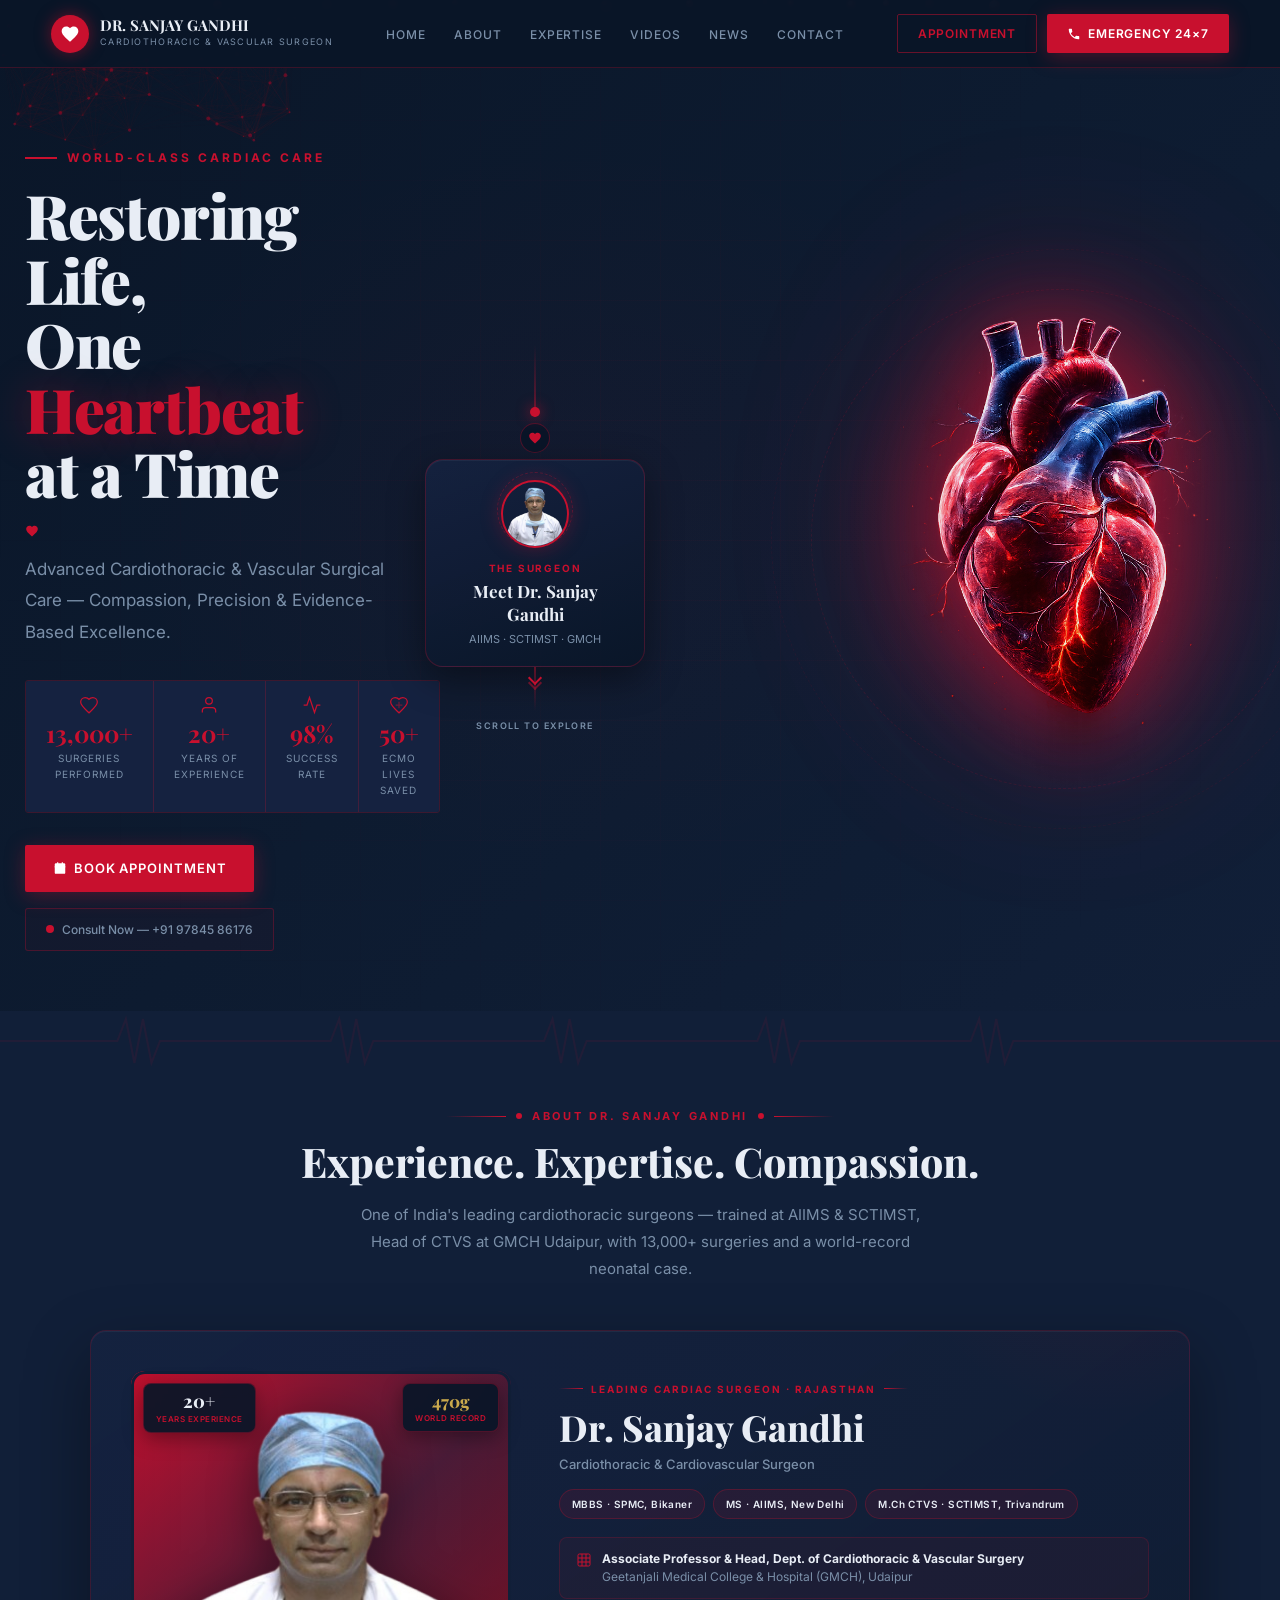
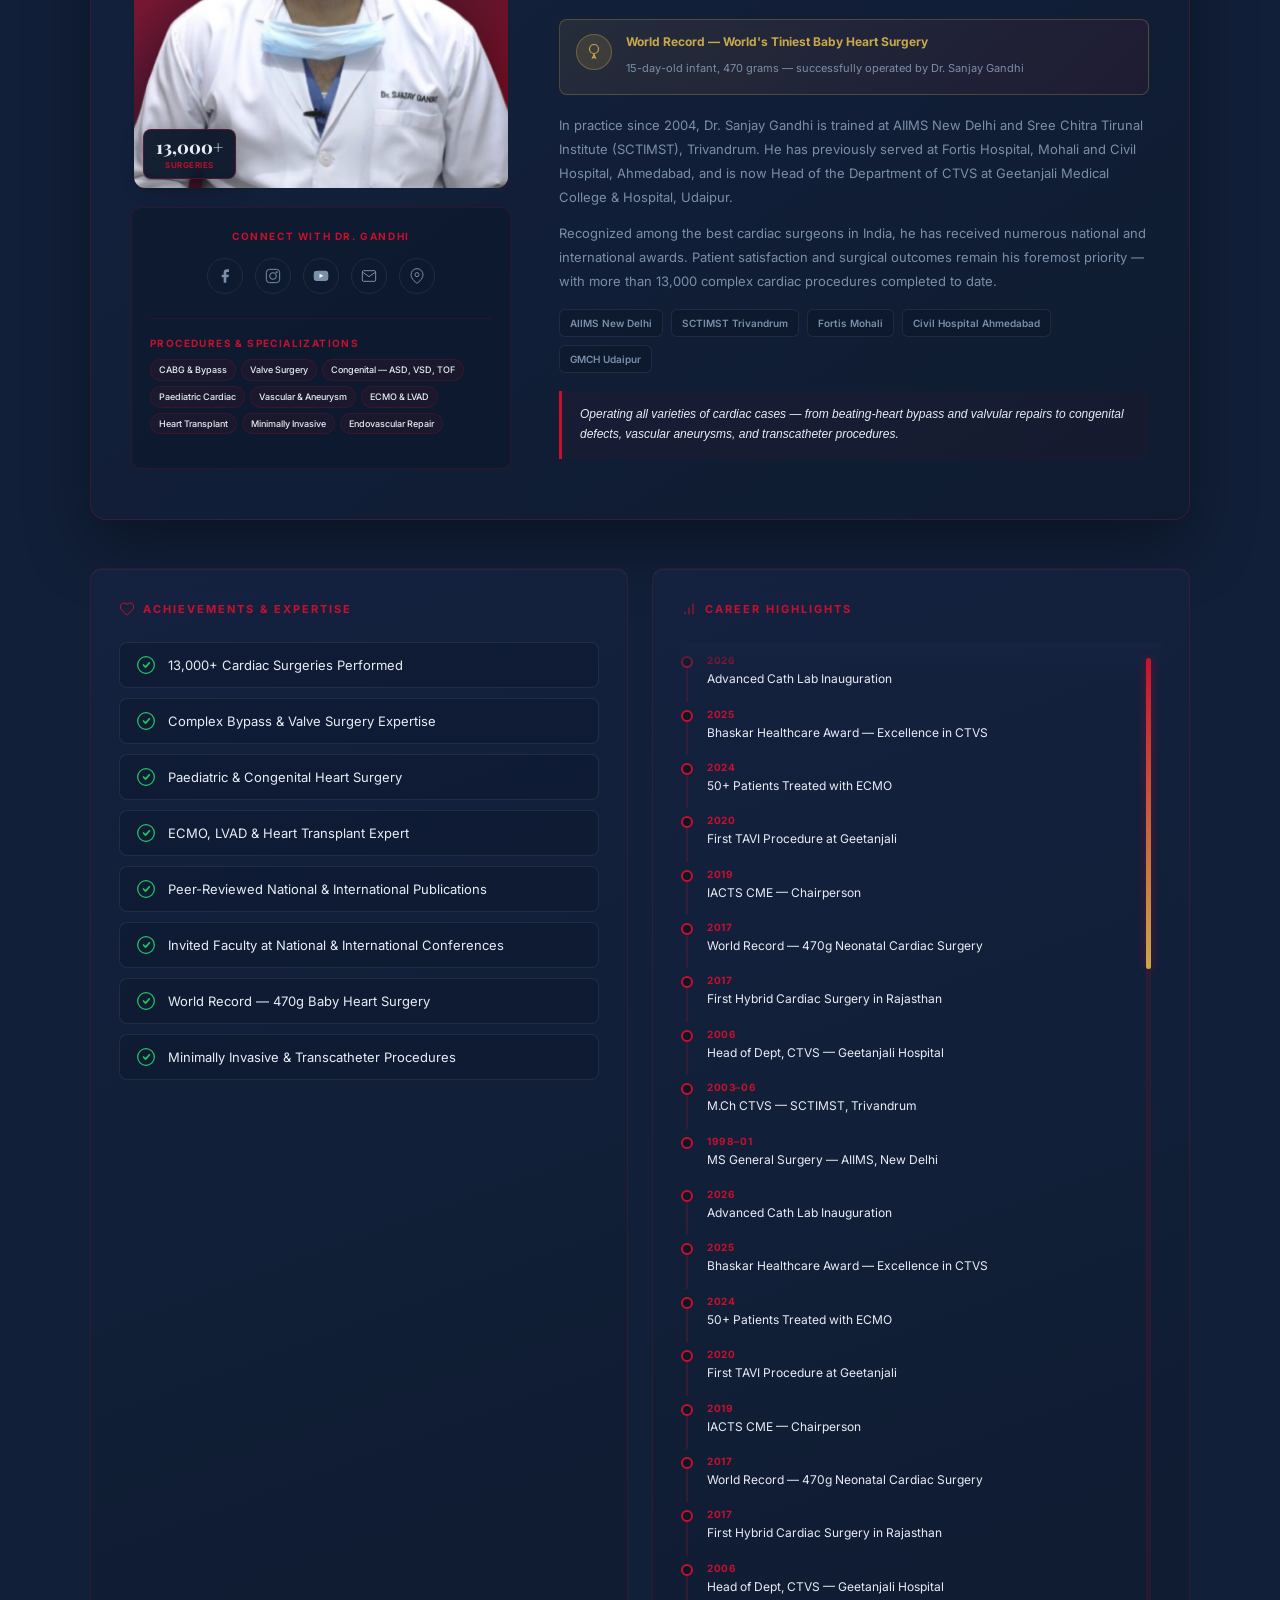
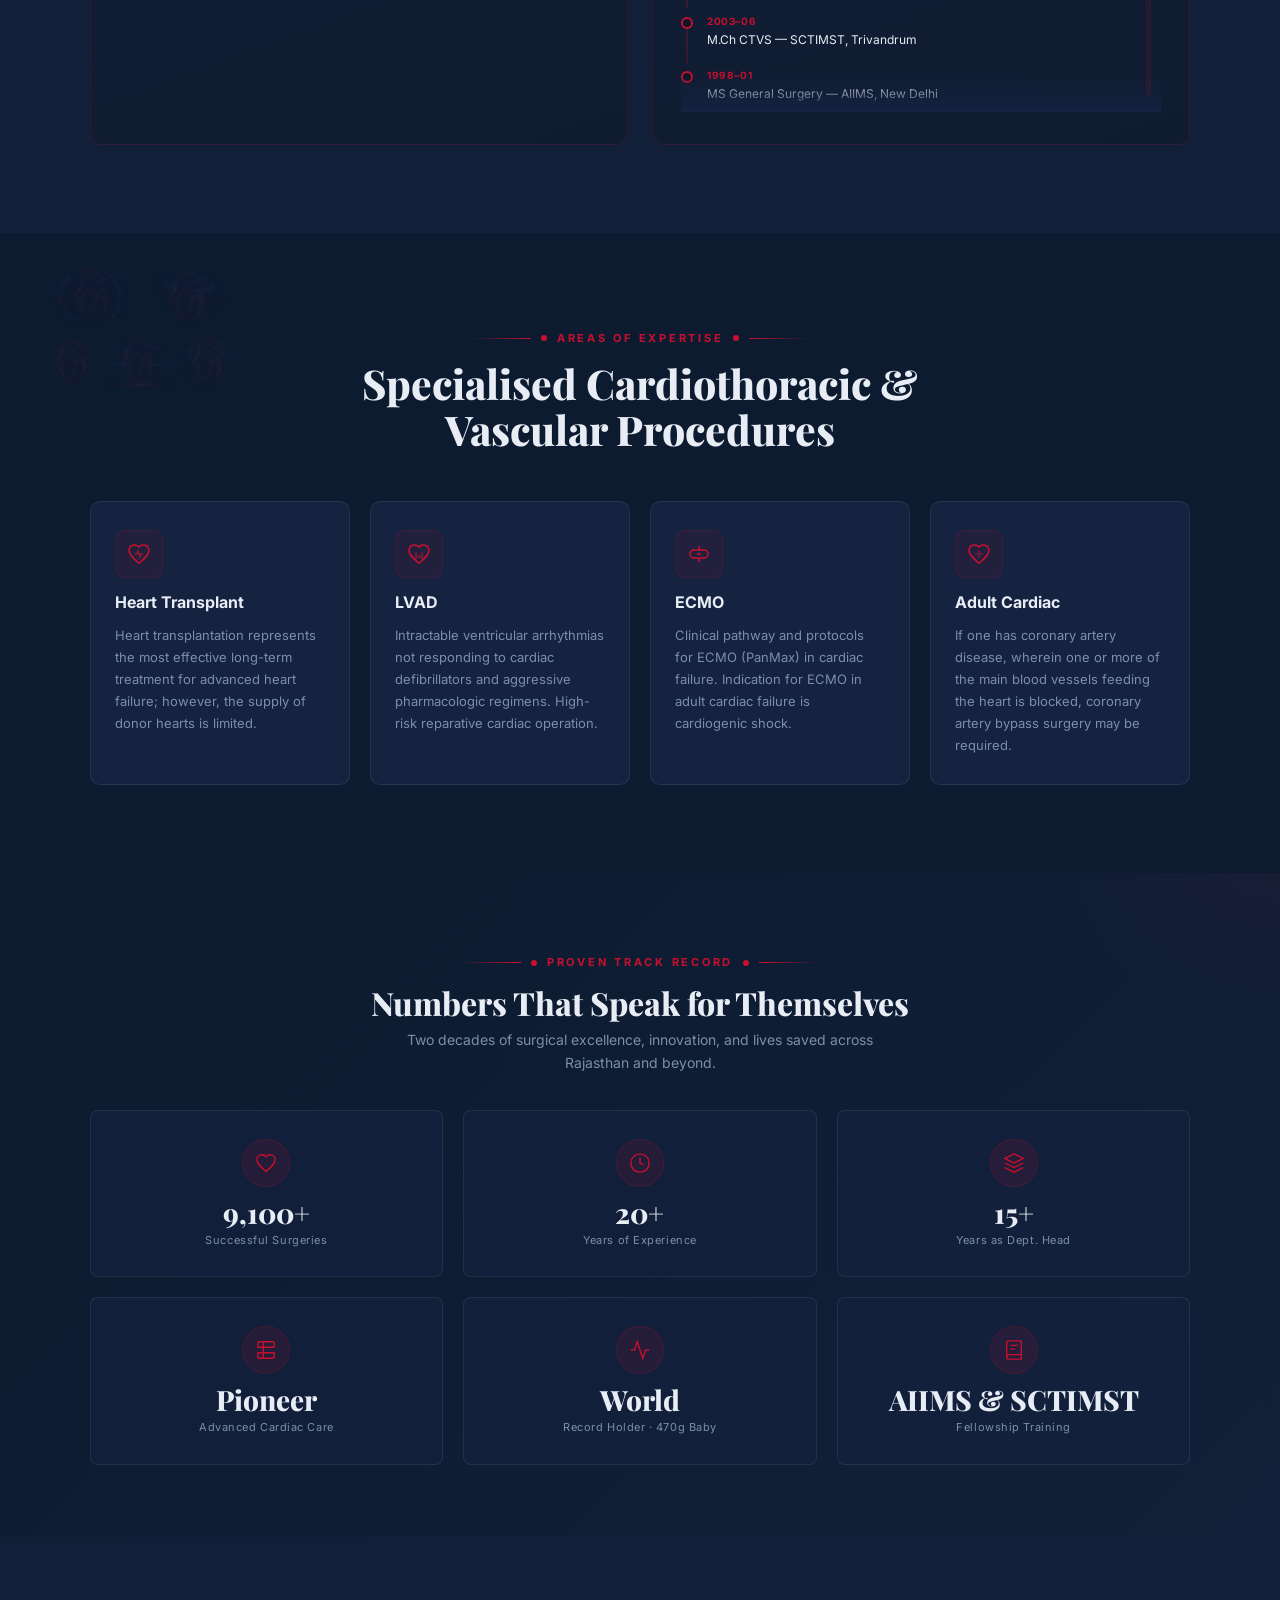
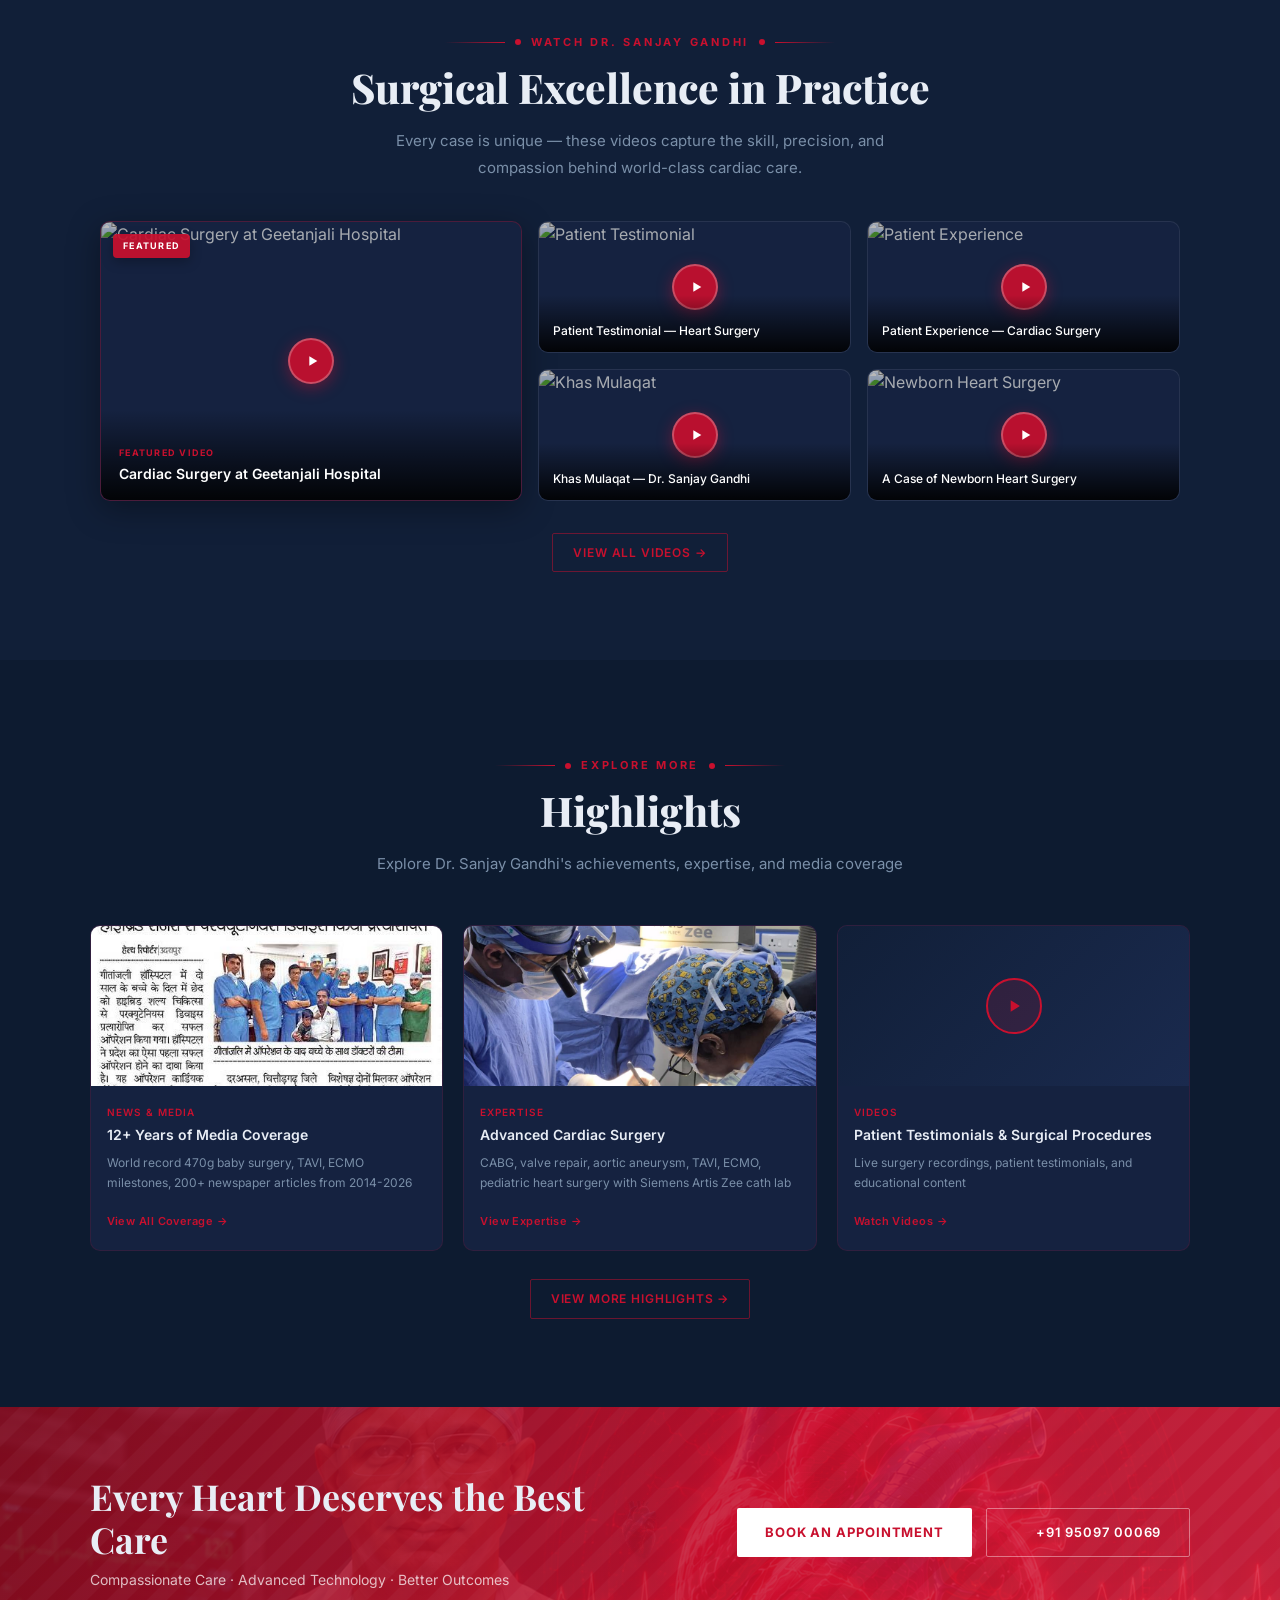
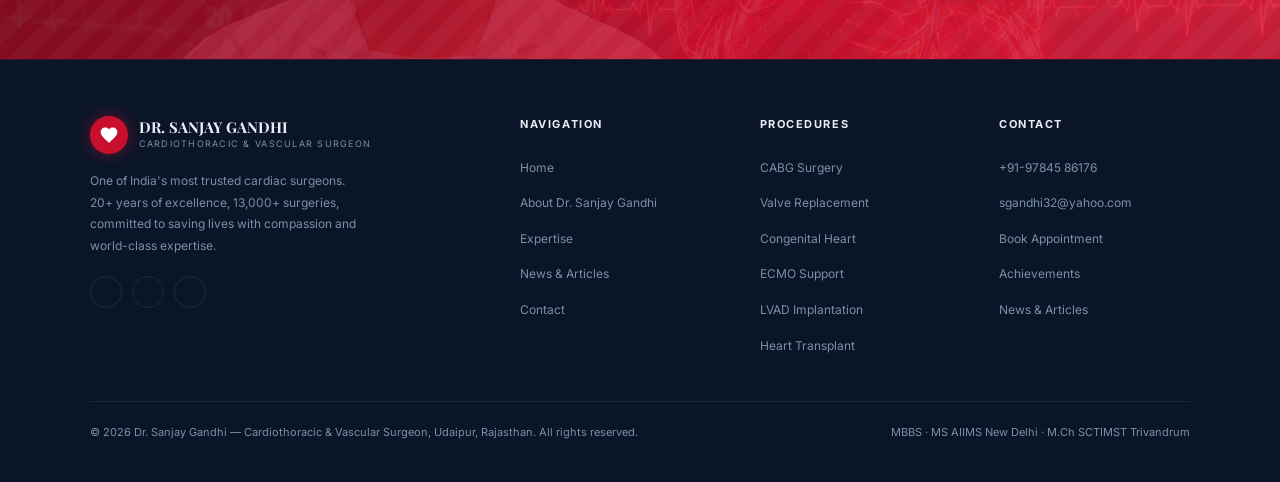
==== commit 67a77dc0: "cursor fixes" ====
--- a/index.html
+++ b/index.html
@@ -145,7 +145,12 @@
 .a3c h4 { font-size: 16px; font-weight: 700; margin-bottom: 14px; color: var(--text); }
 .a3c p, .a3c ul { font-size: 14px; color: var(--muted); line-height: 1.85; }
 .a3c ul { list-style: none; padding: 0; display: flex; flex-direction: column; gap: 10px; }
-.a3c ul li::before { content: '✓  '; color: var(--crimson); font-weight: 700; }
+.a3c ul li { display: flex; align-items: flex-start; gap: 8px; }
+.a3c ul li::before {
+  content: '';
+  width: 14px; height: 14px; flex-shrink: 0; margin-top: 5px;
+  background: url("data:image/svg+xml,%3Csvg xmlns='http://www.w3.org/2000/svg' viewBox='0 0 24 24' fill='none' stroke='%23C8102E' stroke-width='2.5' stroke-linecap='round' stroke-linejoin='round'%3E%3Cpath d='M5 12l5 5L19 7'/%3E%3C/svg%3E") center/contain no-repeat;
+}
 .a3c-label { font-size: 11px; font-weight: 700; letter-spacing: 0.18em; text-transform: uppercase; color: var(--crimson); margin-bottom: 20px; display: flex; align-items: center; gap: 8px; }
 .a3c-label::before { content: ''; width: 18px; height: 2px; background: var(--crimson); }
 .stars { color: var(--gold); font-size: 16px; margin-bottom: 16px; letter-spacing: 3px; }
@@ -321,7 +326,7 @@
   </a>
   <ul class="nav-links">
     <li><a href="index.html">Home</a></li>
-    <li><a href="about.html">About</a></li>
+    <li><a href="#about">About</a></li>
     <li><a href="index.html#expertise">Expertise</a></li>
     <li><a href="index.html#videos">Videos</a></li>
     <li><a href="news.html">News</a></li>
@@ -339,9 +344,9 @@
 
 <!-- MOBILE MENU -->
 <div class="mob-menu" id="mobMenu">
-  <button class="mob-close" onclick="this.parentElement.classList.remove('open')" aria-label="Close menu">✕</button>
+  <button class="mob-close" onclick="this.parentElement.classList.remove('open')" aria-label="Close menu"><svg class="icon icon--lg" aria-hidden="true"><use href="assets/icons.svg#icon-close"/></svg></button>
   <a href="index.html" onclick="this.parentElement.classList.remove('open')">Home</a>
-  <a href="about.html" onclick="this.parentElement.classList.remove('open')">About</a>
+  <a href="#about" onclick="this.parentElement.classList.remove('open')">About</a>
   <a href="index.html#expertise" onclick="this.parentElement.classList.remove('open')">Expertise</a>
   <a href="index.html#videos" onclick="this.parentElement.classList.remove('open')">Videos</a>
   <a href="news.html" onclick="this.parentElement.classList.remove('open')">News</a>
@@ -543,7 +548,8 @@
         <svg viewBox="0 0 24 24" fill="none" stroke="currentColor" stroke-width="1.5"><path d="M12 20V10"/><path d="M18 20V4"/><path d="M6 20v-4"/></svg>
         Career Highlights
       </div>
-      <div class="tl-scroll-wrap">
+      <div class="tl-scroll-wrap" id="careerTimeline">
+        <div class="tl-scroll-rail" aria-hidden="true"><span class="tl-scroll-rail__thumb"></span></div>
         <div class="tl-fade tl-fade--top"></div>
         <div class="tl-fade tl-fade--bottom"></div>
         <div class="tl-scroll-track">
@@ -558,6 +564,10 @@
           <div class="tl-item"><div class="tl-dot"></div><div class="tl-line"></div><div><div class="tl-year">2003–06</div><div class="tl-title">M.Ch CTVS — SCTIMST, Trivandrum</div></div></div>
           <div class="tl-item"><div class="tl-dot"></div><div><div class="tl-year">1998–01</div><div class="tl-title">MS General Surgery — AIIMS, New Delhi</div></div></div>
         </div>
+        <span class="tl-scroll-hint" aria-hidden="true">
+          <svg class="tl-scroll-hint__icon" viewBox="0 0 24 24" fill="none" stroke="currentColor" stroke-width="2"><path d="M12 5v14M5 12l7 7 7-7"/></svg>
+          Auto-scrolling highlights
+        </span>
       </div>
     </div>
   </div>
@@ -754,7 +764,7 @@
   </div>
   <div class="cta-band-right">
     <a href="contact.html" class="btn btn-white btn-lg">Book an Appointment</a>
-    <a href="tel:+919509700069" class="btn btn-ghost btn-lg btn-cta-phone">📞 +91 95097 00069</a>
+    <a href="tel:+919509700069" class="btn btn-ghost btn-lg btn-cta-phone btn-icon"><svg class="icon" aria-hidden="true"><use href="assets/icons.svg#icon-phone"/></svg> +91 95097 00069</a>
   </div>
 </div>
 
@@ -771,16 +781,16 @@
       </a>
       <p>One of India's most trusted cardiac surgeons. 20+ years of excellence, 13,000+ surgeries, committed to saving lives with compassion and world-class expertise.</p>
       <div class="footer-socials">
-        <a href="https://www.facebook.com/sgandhicardiacsurgeon" class="social" target="_blank">f</a>
-        <a href="https://www.instagram.com/sgcardiacsurgeon/" class="social" target="_blank">ig</a>
-        <a href="https://www.youtube.com/channel/UCWSw6M3BHKL52JbRUq6XSgA" class="social" target="_blank">▶</a>
+        <a href="https://www.facebook.com/sgandhicardiacsurgeon" class="social" target="_blank" rel="noopener" aria-label="Facebook"><svg class="icon icon--social" aria-hidden="true"><use href="assets/icons.svg#icon-facebook"/></svg></a>
+        <a href="https://www.instagram.com/sgcardiacsurgeon/" class="social" target="_blank" rel="noopener" aria-label="Instagram"><svg class="icon icon--social" aria-hidden="true"><use href="assets/icons.svg#icon-instagram"/></svg></a>
+        <a href="https://www.youtube.com/channel/UCWSw6M3BHKL52JbRUq6XSgA" class="social" target="_blank" rel="noopener" aria-label="YouTube"><svg class="icon icon--social" aria-hidden="true"><use href="assets/icons.svg#icon-youtube"/></svg></a>
       </div>
     </div>
     <div class="footer-col">
       <h4>Navigation</h4>
       <ul>
         <li><a href="index.html">Home</a></li>
-        <li><a href="about.html">About Dr. Sanjay Gandhi</a></li>
+        <li><a href="#about">About Dr. Sanjay Gandhi</a></li>
         <li><a href="expertise.html">Expertise</a></li>
         <li><a href="news.html">News & Articles</a></li>
         <li><a href="contact.html">Contact</a></li>
@@ -803,7 +813,7 @@
         <li><a href="tel:+91-9784586176">+91-97845 86176</a></li>
         <li><a href="mailto:sgandhi32@yahoo.com">sgandhi32@yahoo.com</a></li>
         <li><a href="contact.html">Book Appointment</a></li>
-        <li><a href="about.html">Achievements</a></li>
+        <li><a href="#about">Achievements</a></li>
         <li><a href="news.html">News & Articles</a></li>
       </ul>
     </div>
@@ -891,6 +901,26 @@
   }, {threshold:0.5});
   counters.forEach(c=>obs.observe(c));
 })();
+
+// Career timeline — seamless loop + touch pause (mobile & desktop)
+(function(){
+  var wraps = document.querySelectorAll('.tl-scroll-wrap');
+  if(!wraps.length) return;
+  wraps.forEach(function(wrap){
+    var track = wrap.querySelector('.tl-scroll-track');
+    if(!track || track.dataset.loopReady) return;
+    Array.from(track.children).forEach(function(item){
+      track.appendChild(item.cloneNode(true));
+    });
+    track.dataset.loopReady = '1';
+    wrap.addEventListener('mouseenter', function(){ wrap.classList.add('is-paused'); });
+    wrap.addEventListener('mouseleave', function(){ wrap.classList.remove('is-paused'); });
+    wrap.addEventListener('touchstart', function(){ wrap.classList.add('is-paused'); }, {passive:true});
+    wrap.addEventListener('touchend', function(){
+      setTimeout(function(){ wrap.classList.remove('is-paused'); }, 2500);
+    }, {passive:true});
+  });
+})();
 </script>
 
 </body>
--- a/css/site.css
+++ b/css/site.css
@@ -21,6 +21,44 @@
   --section-pad-mobile: 48px 5%;
   --content-max: 340px;
 }
+
+/* ── Shared SVG icons (sprite: assets/icons.svg) ── */
+.icon {
+  width: 1.125em; height: 1.125em;
+  display: inline-block; flex-shrink: 0;
+  vertical-align: -0.15em;
+  color: inherit;
+}
+.icon--xs { width: 14px; height: 14px; vertical-align: -2px; }
+.icon--sm { width: 16px; height: 16px; }
+.icon--lg { width: 22px; height: 22px; }
+.icon--social { width: 14px; height: 14px; display: block; }
+.btn-icon { display: inline-flex; align-items: center; gap: 8px; }
+.btn-icon .icon { width: 1.05em; height: 1.05em; }
+.ach-check {
+  width: 20px; height: 20px; border-radius: 50%;
+  background: rgba(200,16,46,0.12); border: 1px solid rgba(200,16,46,0.4);
+  display: flex; align-items: center; justify-content: center;
+  flex-shrink: 0; color: var(--crimson); margin-top: 1px;
+}
+.ach-check .icon { width: 12px; height: 12px; }
+.ci-icon {
+  width: 42px; height: 42px; background: var(--surface);
+  border: 1px solid var(--border); border-radius: 50%;
+  display: flex; align-items: center; justify-content: center;
+  flex-shrink: 0; color: var(--crimson);
+}
+.ci-icon .icon { width: 20px; height: 20px; }
+.footer-socials .social,
+.social-btn {
+  display: inline-flex; align-items: center; justify-content: center;
+}
+.source-badge { display: inline-flex; align-items: center; gap: 6px; }
+.lb-icon-btn {
+  display: inline-flex; align-items: center; justify-content: center;
+  padding: 0; line-height: 1;
+}
+.lb-icon-btn .icon { width: 22px; height: 22px; color: #fff; }
 
 /* ── Section headers ── */
 .sec-header { text-align: center; margin-bottom: 48px; }
@@ -375,11 +413,55 @@
 .ach-item-text { font-size: 13px; color: var(--text); line-height: 1.4; }
 
 /* ── Timeline scroll ── */
-.tl-scroll-wrap { flex: 1; overflow: hidden; position: relative; min-height: 280px; }
-.tl-fade { position: absolute; left: 0; right: 0; height: 30px; z-index: 2; pointer-events: none; }
+.tl-scroll-wrap {
+  flex: 1; overflow: hidden; position: relative;
+  min-height: 280px; --tl-duration: 30s;
+}
+.tl-scroll-rail {
+  position: absolute; right: 10px; top: 16px; bottom: 16px;
+  width: 5px; border-radius: 999px; z-index: 3; pointer-events: none;
+  background: rgba(200,16,46,0.1);
+  box-shadow: inset 0 0 0 1px rgba(200,16,46,0.08);
+}
+.tl-scroll-rail__thumb {
+  position: absolute; left: 0; top: 0;
+  width: 100%; height: 30%;
+  border-radius: 999px;
+  background: linear-gradient(180deg, var(--crimson), var(--gold));
+  box-shadow: 0 0 10px rgba(200,16,46,0.45);
+  animation: tlThumbScroll var(--tl-duration) linear infinite;
+}
+.tl-scroll-hint {
+  display: none;
+  position: absolute; left: 12px; bottom: 10px; z-index: 3;
+  align-items: center; gap: 6px;
+  font-size: 9px; font-weight: 700; letter-spacing: 0.12em;
+  text-transform: uppercase; color: rgba(200,16,46,0.75);
+  pointer-events: none;
+}
+.tl-scroll-hint__icon {
+  width: 12px; height: 12px;
+  animation: tlHintBounce 2s ease-in-out infinite;
+}
+@keyframes tlThumbScroll {
+  0% { top: 0%; }
+  100% { top: 70%; }
+}
+@keyframes tlHintBounce {
+  0%, 100% { transform: translateY(0); opacity: 0.7; }
+  50% { transform: translateY(3px); opacity: 1; }
+}
+.tl-scroll-wrap.is-paused .tl-scroll-track,
+.tl-scroll-wrap.is-paused .tl-scroll-rail__thumb {
+  animation-play-state: paused;
+}
+.tl-fade { position: absolute; left: 0; right: 0; height: 36px; z-index: 2; pointer-events: none; }
 .tl-fade--top { top: 0; background: linear-gradient(var(--surface), transparent); }
 .tl-fade--bottom { bottom: 0; background: linear-gradient(transparent, var(--surface)); }
-.tl-scroll-track { animation: scrollHighlights 30s linear infinite; display: flex; flex-direction: column; gap: 18px; padding: 10px 0; }
+.tl-scroll-track {
+  animation: scrollHighlights var(--tl-duration) linear infinite;
+  display: flex; flex-direction: column; gap: 18px; padding: 10px 28px 10px 0;
+}
 .tl-item { display: flex; gap: 14px; align-items: flex-start; position: relative; text-decoration: none; }
 .tl-item:hover .tl-title { color: var(--crimson); }
 .tl-dot { width: 12px; height: 12px; border-radius: 50%; border: 2px solid var(--crimson); background: var(--bg); flex-shrink: 0; margin-top: 4px; z-index: 1; }
@@ -460,6 +542,13 @@
   padding: 24px;
 }
 .video-modal[hidden] { display: none !important; }
+.video-modal:not([hidden]) .video-modal-dialog {
+  animation: videoModalIn 0.22s ease;
+}
+@keyframes videoModalIn {
+  from { opacity: 0; transform: scale(0.97); }
+  to { opacity: 1; transform: scale(1); }
+}
 .video-modal-backdrop {
   position: absolute; inset: 0;
   background: rgba(5, 12, 24, 0.88);
@@ -468,6 +557,7 @@
 .video-modal-dialog {
   position: relative; z-index: 1;
   width: min(960px, 100%);
+  margin: auto;
   border-radius: 14px;
   border: 1px solid rgba(200,16,46,0.35);
   background: linear-gradient(160deg, rgba(21,34,64,0.98) 0%, rgba(10,22,40,0.99) 100%);
@@ -475,14 +565,39 @@
   overflow: hidden;
 }
 .video-modal-head {
-  display: flex; align-items: center; justify-content: space-between; gap: 16px;
-  padding: 14px 18px;
+  display: grid;
+  grid-template-columns: auto 1fr auto auto;
+  gap: 10px 12px;
+  align-items: center;
+  padding: 12px 14px;
   border-bottom: 1px solid rgba(200,16,46,0.2);
 }
+.video-modal-meta { min-width: 0; text-align: center; padding: 0 4px; }
 .video-modal-title {
   font-size: 14px; font-weight: 600; color: var(--text);
-  margin: 0; line-height: 1.4;
-}
+  margin: 0; line-height: 1.35;
+  white-space: nowrap; overflow: hidden; text-overflow: ellipsis;
+}
+.video-modal-counter {
+  font-size: 10px; font-weight: 600; letter-spacing: 0.08em;
+  color: var(--crimson); margin: 3px 0 0;
+}
+.video-modal-counter[hidden], .video-modal-nav-btn[hidden] { display: none !important; }
+.video-modal-nav-btn {
+  display: inline-flex; align-items: center; justify-content: center; gap: 6px;
+  min-height: 36px; padding: 0 12px;
+  border-radius: 999px; border: 1px solid rgba(200,16,46,0.35);
+  background: rgba(200,16,46,0.1); color: var(--text);
+  font-size: 11px; font-weight: 600; letter-spacing: 0.06em;
+  text-transform: uppercase; cursor: pointer;
+  transition: background 0.2s, border-color 0.2s, opacity 0.2s;
+  flex-shrink: 0;
+}
+.video-modal-nav-btn--next { padding: 0 12px; }
+.video-modal-nav-btn:hover:not(:disabled) {
+  background: rgba(200,16,46,0.22); border-color: var(--crimson);
+}
+.video-modal-nav-btn:disabled { opacity: 0.35; cursor: not-allowed; }
 .video-modal-close {
   width: 36px; height: 36px; flex-shrink: 0;
   border-radius: 50%; border: 1px solid rgba(200,16,46,0.35);
@@ -499,11 +614,35 @@
 .video-modal-frame iframe {
   position: absolute; inset: 0; width: 100%; height: 100%; border: 0;
 }
-body.video-modal-open { overflow: hidden; }
+body.video-modal-open {
+  overflow: hidden;
+  touch-action: none;
+}
 @media (max-width: 768px) {
-  .video-modal { padding: 12px; align-items: flex-end; }
-  .video-modal-dialog { border-radius: 12px 12px 0 0; }
-  .video-modal-title { font-size: 13px; }
+  .video-modal {
+    padding: max(16px, env(safe-area-inset-top)) 12px max(16px, env(safe-area-inset-bottom));
+    align-items: center;
+    justify-content: center;
+  }
+  .video-modal-dialog {
+    border-radius: 12px;
+    max-height: calc(100dvh - 32px);
+    display: flex;
+    flex-direction: column;
+    width: 100%;
+  }
+  .video-modal-frame { flex-shrink: 0; }
+  .video-modal-head { padding: 10px 12px; gap: 8px; flex-shrink: 0; }
+  .video-modal-title {
+    font-size: 12px; white-space: normal;
+    display: -webkit-box; -webkit-line-clamp: 2; -webkit-box-orient: vertical; overflow: hidden;
+  }
+  .video-modal-nav-btn { min-height: 40px; min-width: 40px; padding: 0 10px; }
+  .video-modal-close { width: 40px; height: 40px; }
+}
+@media (max-width: 420px) {
+  .video-modal-nav-btn span { display: none; }
+  .video-modal-nav-btn { width: 40px; padding: 0; }
 }
 
 /* ── Highlight cards ── */
@@ -545,7 +684,12 @@
   transition: border-color 0.25s;
 }
 .info-card:hover { border-color: rgba(200,16,46,0.3); }
-.info-card-label { font-size: 10px; font-weight: 700; letter-spacing: 0.16em; text-transform: uppercase; color: var(--crimson); margin-bottom: 16px; }
+.info-card-label {
+  font-size: 10px; font-weight: 700; letter-spacing: 0.16em; text-transform: uppercase;
+  color: var(--crimson); margin-bottom: 16px;
+  display: inline-flex; align-items: center; gap: 8px;
+}
+.info-card-label .icon { width: 16px; height: 16px; color: var(--crimson); flex-shrink: 0; }
 .info-card h3 { font-size: 16px; margin-bottom: 6px; color: var(--text); }
 .info-card p { font-size: 13px; color: var(--muted); line-height: 1.7; margin-bottom: 14px; }
 .info-card-time {
@@ -553,13 +697,440 @@
   padding: 12px 16px; background: rgba(200,16,46,0.08);
   border: 1px solid var(--border); border-radius: var(--radius-sm); margin-top: auto;
 }
+.info-card-time .icon { width: 18px; height: 18px; color: var(--crimson); flex-shrink: 0; }
 .info-card-time strong { display: block; font-size: 13px; font-weight: 600; color: var(--text); }
 .info-card-time span { font-size: 11px; color: var(--muted); }
 .info-grid { display: grid; grid-template-columns: 1fr 1fr; gap: 24px; align-items: stretch; }
 
+/* ── Contact page ── */
+.page-header--inner { padding-bottom: 32px; }
+.page-header--inner .sec-header { margin-bottom: 0; }
+.page-header--inner .sec-header .sec-h2,
+.page-header--inner .sec-header .sec-sub,
+.page-header--inner .sec-eyebrow-decor { opacity: 1; transform: none; }
+.contact-emergency-pill {
+  display: inline-flex; align-items: center; gap: 10px;
+  margin-top: 22px; padding: 12px 20px;
+  border-radius: 999px; text-decoration: none;
+  background: linear-gradient(135deg, rgba(200,16,46,0.22), rgba(200,16,46,0.08));
+  border: 1px solid rgba(200,16,46,0.45);
+  color: var(--text); font-size: 12px; font-weight: 600;
+  letter-spacing: 0.06em; text-transform: uppercase;
+  transition: background 0.22s, border-color 0.22s, transform 0.22s;
+  animation: contactPulse 3s ease-in-out infinite;
+}
+.contact-emergency-pill:hover {
+  background: rgba(200,16,46,0.28); border-color: var(--crimson);
+  transform: translateY(-1px);
+}
+.contact-emergency-pill .icon { width: 16px; height: 16px; color: var(--crimson); }
+.contact-emergency-pill strong { color: #fff; font-weight: 700; }
+@keyframes contactPulse {
+  0%, 100% { box-shadow: 0 0 0 0 rgba(200,16,46,0.25); }
+  50% { box-shadow: 0 0 0 8px rgba(200,16,46,0); }
+}
+
+.contact-form-wrap {
+  max-width: 640px;
+  margin: 0 auto;
+}
+.contact-form-intro {
+  margin-bottom: 28px;
+  max-width: 520px;
+}
+.contact-form-intro a {
+  color: var(--crimson);
+  text-decoration: none;
+  font-weight: 500;
+}
+.contact-form-intro a:hover { text-decoration: underline; }
+.contact-follow {
+  margin-top: 28px;
+  padding-top: 20px;
+  border-top: 1px solid var(--border2);
+  font-size: 12px;
+  color: var(--muted);
+  text-align: center;
+}
+.contact-follow a {
+  color: var(--text);
+  text-decoration: none;
+  font-weight: 500;
+}
+.contact-follow a:hover { color: var(--crimson); }
+
+.contact-section { padding-top: 56px; }
+.form { display: flex; flex-direction: column; gap: 14px; }
+.form-row2 { display: grid; grid-template-columns: 1fr 1fr; gap: 14px; }
+.fgroup { display: flex; flex-direction: column; gap: 6px; }
+.fgroup label {
+  font-size: 10px; font-weight: 600; text-transform: uppercase;
+  letter-spacing: 0.12em; color: var(--muted);
+}
+.fgroup input, .fgroup textarea, .fgroup select {
+  background: rgba(10,22,40,0.65); border: 1px solid var(--border2);
+  border-radius: var(--radius-sm); padding: 12px 14px;
+  font-size: 14px; color: var(--text); font-family: 'Inter', sans-serif;
+  outline: none; transition: border-color 0.2s, box-shadow 0.2s;
+}
+.fgroup input:focus, .fgroup textarea:focus, .fgroup select:focus {
+  border-color: var(--crimson);
+  box-shadow: 0 0 0 3px rgba(200,16,46,0.12);
+}
+.fgroup textarea { resize: vertical; min-height: 110px; }
+.fgroup select option { background: var(--surface); }
+.form-actions { display: flex; gap: 12px; flex-wrap: wrap; margin-top: 4px; }
+
+.info-card--location { position: relative; }
+.info-card--location::after {
+  content: ''; position: absolute; inset: 0; border-radius: inherit;
+  background: radial-gradient(ellipse at top right, rgba(200,16,46,0.08), transparent 55%);
+  pointer-events: none;
+}
+
+.back-link {
+  display: inline-flex; align-items: center; gap: 6px;
+  color: var(--crimson); font-size: 12px; font-weight: 600;
+  letter-spacing: 0.06em; text-decoration: none; text-transform: uppercase;
+  margin-top: 12px; transition: opacity 0.2s;
+}
+.back-link:hover { opacity: 0.85; }
+.back-link .icon { width: 14px; height: 14px; }
+
+/* ── Videos page groups ── */
+.vid-group { margin-bottom: 52px; }
+.vid-group:last-child { margin-bottom: 0; }
+.vid-group-head {
+  display: flex; align-items: flex-start; gap: 16px;
+  margin-bottom: 22px; padding-bottom: 18px;
+  border-bottom: 1px solid rgba(200,16,46,0.2);
+}
+.vid-group-head__icon {
+  width: 44px; height: 44px; flex-shrink: 0;
+  display: flex; align-items: center; justify-content: center;
+  border-radius: 10px;
+  background: linear-gradient(145deg, rgba(200,16,46,0.16), rgba(200,16,46,0.06));
+  border: 1px solid rgba(200,16,46,0.28);
+  color: var(--crimson);
+}
+.vid-group-head__icon svg,
+.vid-group-head__icon-svg {
+  width: 22px; height: 22px;
+  display: block; flex-shrink: 0;
+  stroke: currentColor; fill: none;
+  stroke-width: 1.75; stroke-linecap: round; stroke-linejoin: round;
+}
+.vid-group-head__text { flex: 1; min-width: 0; }
+.vid-group-head__eyebrow {
+  display: block; font-size: 10px; font-weight: 700;
+  letter-spacing: 0.14em; text-transform: uppercase;
+  color: var(--crimson); margin-bottom: 4px;
+}
+.vid-group-head__title {
+  font-family: 'Playfair Display', serif;
+  font-size: clamp(20px, 2.4vw, 26px); font-weight: 700;
+  color: var(--text); margin: 0 0 6px; line-height: 1.2;
+}
+.vid-group-head__sub {
+  font-size: 13px; color: var(--muted); line-height: 1.55; margin: 0;
+  max-width: 560px;
+}
+.vid-group-head__count {
+  margin-left: auto; flex-shrink: 0; align-self: center;
+  font-size: 10px; font-weight: 700; letter-spacing: 0.08em;
+  text-transform: uppercase; color: var(--gold);
+  padding: 6px 12px; border-radius: 999px;
+  border: 1px solid rgba(201,168,76,0.35);
+  background: rgba(201,168,76,0.08); white-space: nowrap;
+}
+.vid-group--facebook {
+  margin-top: 56px; padding-top: 48px;
+  border-top: 1px solid rgba(200,16,46,0.25);
+}
+.vid-group--facebook .vid-group-head__icon {
+  background: linear-gradient(145deg, rgba(24,119,242,0.18), rgba(24,119,242,0.06));
+  border-color: rgba(24,119,242,0.35);
+  color: #4d9fff;
+}
+.vid-group--facebook .vid-group-head__icon svg {
+  fill: currentColor; stroke: none;
+}
+.vid-grid {
+  display: grid; grid-template-columns: repeat(3, 1fr);
+  gap: 20px;
+}
+.vid-item {
+  border-radius: var(--radius-md); overflow: hidden;
+  border: 1px solid var(--border2); cursor: pointer;
+  background: var(--surface);
+  transition: transform 0.25s, box-shadow 0.25s, border-color 0.25s;
+}
+.vid-item:hover {
+  transform: translateY(-4px);
+  box-shadow: 0 8px 30px rgba(200,16,46,0.15);
+  border-color: rgba(200,16,46,0.3);
+}
+.vid-item .vi-thumb { position: relative; }
+.vid-item img {
+  width: 100%; height: 180px; object-fit: cover; display: block;
+}
+.vid-item .vi-play {
+  position: absolute; top: 50%; left: 50%;
+  transform: translate(-50%, -50%);
+  width: 48px; height: 48px; border-radius: 50%;
+  background: rgba(200,16,46,0.9);
+  display: flex; align-items: center; justify-content: center;
+  box-shadow: 0 4px 16px rgba(200,16,46,0.4);
+}
+.vid-item .vi-info { padding: 14px 16px; }
+.vid-item .vi-title {
+  font-size: 13px; font-weight: 600; color: var(--text); line-height: 1.45;
+}
+.vid-item--facebook .vi-thumb { background: linear-gradient(135deg, #1a2a4e, #0d1b30); }
+.vid-placeholder {
+  height: 180px;
+  display: flex; align-items: center; justify-content: center;
+}
+.vid-item--facebook:hover { border-color: rgba(24,119,242,0.4); }
+
 /* ── Page header (inner pages) ── */
-.page-header { position: relative; overflow: hidden; padding-top: 140px; }
+.page-header { position: relative; overflow: hidden; padding-top: 140px; padding-bottom: 36px; }
 .page-header-deco { position: absolute; top: 20px; right: 5%; width: 200px; opacity: 0.06; pointer-events: none; filter: drop-shadow(0 0 30px rgba(200,16,46,0.3)); }
+
+/* ── News clipping gallery cards ── */
+.news-live-ticker {
+  display: flex; align-items: stretch; gap: 0;
+  margin: 0 0 28px; border-radius: var(--radius-md); overflow: hidden;
+  border: 1px solid rgba(200,16,46,0.35);
+  background: linear-gradient(90deg, rgba(200,16,46,0.14) 0%, rgba(10,22,40,0.6) 18%);
+}
+.news-live-ticker__label {
+  flex-shrink: 0; display: flex; align-items: center; gap: 6px;
+  padding: 10px 14px; background: var(--crimson); color: #fff;
+  font-size: 10px; font-weight: 700; letter-spacing: 0.14em; text-transform: uppercase;
+}
+.news-live-ticker__label::before {
+  content: ''; width: 6px; height: 6px; border-radius: 50%;
+  background: #fff; animation: tickerPulse 1.4s ease-in-out infinite;
+}
+@keyframes tickerPulse { 0%, 100% { opacity: 1; transform: scale(1); } 50% { opacity: 0.45; transform: scale(0.85); } }
+.news-live-ticker__viewport { flex: 1; overflow: hidden; position: relative; min-width: 0; }
+.news-live-ticker__track {
+  display: flex; align-items: center; gap: 28px; width: max-content;
+  padding: 10px 16px; animation: newsTickerScroll 45s linear infinite;
+}
+.news-live-ticker__track:hover { animation-play-state: paused; }
+.news-live-ticker__item {
+  font-size: 12px; font-weight: 500; color: var(--text); white-space: nowrap;
+}
+.news-live-ticker__item strong { color: var(--gold); font-weight: 700; margin-right: 6px; }
+.news-live-ticker__dot { color: var(--crimson); font-weight: 700; opacity: 0.6; }
+@keyframes newsTickerScroll {
+  0% { transform: translateX(0); }
+  100% { transform: translateX(-50%); }
+}
+
+.clip-grid {
+  display: grid; grid-template-columns: repeat(4, 1fr); gap: 14px; margin-bottom: 24px;
+}
+.clip-card {
+  display: flex; flex-direction: column;
+  border: 1px solid rgba(200,16,46,0.2); border-radius: var(--radius-md);
+  overflow: hidden; background: var(--surface); text-decoration: none;
+  transition: border-color 0.25s, transform 0.25s, box-shadow 0.25s;
+}
+.clip-card:hover {
+  border-color: rgba(200,16,46,0.5); transform: translateY(-3px);
+  box-shadow: 0 12px 32px rgba(200,16,46,0.12);
+}
+.clip-card__media { position: relative; overflow: hidden; flex-shrink: 0; }
+.clip-card__media img {
+  width: 100%; height: 240px; object-fit: cover; object-position: top; display: block;
+  transition: transform 0.35s ease;
+}
+.clip-card--tall .clip-card__media img { height: 280px; }
+.clip-card:hover .clip-card__media img { transform: scale(1.03); }
+.clip-card__labels {
+  display: flex; align-items: center; flex-wrap: wrap; gap: 6px;
+  margin-bottom: 2px;
+}
+.clip-card__ribbon {
+  display: inline-block; max-width: 100%;
+  padding: 4px 10px; border-radius: 3px;
+  background: linear-gradient(135deg, var(--crimson), var(--crimson-dark));
+  box-shadow: 0 2px 8px rgba(200,16,46,0.25);
+  font-size: 9px; font-weight: 700; letter-spacing: 0.1em;
+  text-transform: uppercase; color: #fff; line-height: 1.35;
+}
+.clip-card__ribbon--paper { background: linear-gradient(135deg, #1a2a4e, #0d1b30); border: 1px solid rgba(201,168,76,0.45); }
+.clip-card__ribbon--live { background: linear-gradient(135deg, #c8102e, #8b0d20); }
+.clip-card__ribbon--inst { background: linear-gradient(135deg, #152240, #0a1628); border: 1px solid rgba(200,16,46,0.4); }
+.clip-card__body { padding: 12px 14px 14px; display: flex; flex-direction: column; gap: 8px; flex: 1; }
+.clip-card__tag {
+  font-size: 9px; font-weight: 700; letter-spacing: 0.12em; text-transform: uppercase;
+  color: var(--crimson); padding: 3px 8px; border-radius: 2px;
+  background: rgba(200,16,46,0.1); border: 1px solid rgba(200,16,46,0.25);
+}
+.clip-card__date {
+  font-size: 10px; font-weight: 600; color: var(--gold); letter-spacing: 0.06em;
+}
+.clip-card__title {
+  font-family: 'Playfair Display', serif; font-size: 14px; font-weight: 700;
+  color: var(--text); line-height: 1.35; margin: 0;
+}
+.clip-card__desc-wrap { overflow: hidden; min-height: 2.5em; }
+.clip-card__desc {
+  font-size: 11px; color: var(--muted); line-height: 1.55; margin: 0;
+  display: -webkit-box; -webkit-line-clamp: 2; -webkit-box-orient: vertical; overflow: hidden;
+}
+.clip-card--scroll .clip-card__desc-wrap { min-height: 1.6em; }
+.clip-card--scroll .clip-card__desc {
+  display: block; white-space: nowrap; -webkit-line-clamp: unset;
+  animation: clipDescScroll 14s linear infinite; animation-play-state: paused;
+}
+.clip-card--scroll:hover .clip-card__desc { animation-play-state: running; }
+@keyframes clipDescScroll {
+  0%, 12% { transform: translateX(0); }
+  88%, 100% { transform: translateX(var(--clip-scroll, -40%)); }
+}
+
+/* ── Featured article cards (treat-card) — shared labels with clip-card ── */
+.treat-card--done {
+  display: flex !important; flex-direction: column;
+  padding: 0 !important; overflow: hidden;
+}
+.treat-card__media {
+  position: relative;
+  flex-shrink: 0; overflow: hidden; cursor: zoom-in;
+}
+.treat-card__media::after {
+  content: '';
+  position: absolute; right: 10px; bottom: 10px;
+  width: 28px; height: 28px; border-radius: 3px;
+  opacity: 0; transition: opacity 0.2s;
+  background: rgba(10,22,40,0.8) url("data:image/svg+xml,%3Csvg xmlns='http://www.w3.org/2000/svg' viewBox='0 0 24 24' fill='none' stroke='%23fff' stroke-width='1.75' stroke-linecap='round'%3E%3Ccircle cx='11' cy='11' r='8'/%3E%3Cpath d='m21 21-4.35-4.35'/%3E%3Cpath d='M11 8v6M8 11h6'/%3E%3C/svg%3E") center/14px no-repeat;
+  pointer-events: none;
+}
+.treat-card__media:hover::after,
+.treat-card__media:focus-visible::after { opacity: 1; }
+.clip-card__media { cursor: zoom-in; position: relative; }
+.clip-card__media::after {
+  content: '';
+  position: absolute; right: 8px; bottom: 8px;
+  width: 26px; height: 26px; border-radius: 3px;
+  opacity: 0; transition: opacity 0.2s;
+  background: rgba(10,22,40,0.8) url("data:image/svg+xml,%3Csvg xmlns='http://www.w3.org/2000/svg' viewBox='0 0 24 24' fill='none' stroke='%23fff' stroke-width='1.75' stroke-linecap='round'%3E%3Ccircle cx='11' cy='11' r='8'/%3E%3Cpath d='m21 21-4.35-4.35'/%3E%3Cpath d='M11 8v6M8 11h6'/%3E%3C/svg%3E") center/13px no-repeat;
+  pointer-events: none;
+}
+.clip-card__media:hover::after,
+.clip-card__media:focus-visible::after { opacity: 1; }
+.treat-card__link {
+  font-size: 11px; font-weight: 600; color: var(--crimson);
+  letter-spacing: 0.04em; margin-top: auto; padding-top: 4px;
+  text-decoration: none; display: inline-block; align-self: flex-start;
+}
+.treat-card__link:hover { text-decoration: underline; }
+.treat-card--intl,
+.treat-card--national { border-left: 3px solid var(--crimson); }
+.treat-card__media img {
+  width: 100%; display: block; object-fit: cover; object-position: top;
+  border-radius: 0 !important; margin: 0 !important; border: none !important;
+  transition: transform 0.35s ease;
+}
+.treat-card__media--lg img { height: 180px; }
+.treat-card__media--sm img { height: 130px; }
+.treat-card--done:hover .treat-card__media img { transform: scale(1.03); }
+.treat-card__body {
+  padding: 14px 16px 18px; display: flex; flex-direction: column; gap: 8px; flex: 1;
+}
+.treat-card__title {
+  font-family: 'Playfair Display', serif;
+  font-size: 15px; font-weight: 700; color: var(--text);
+  line-height: 1.35; margin: 0;
+}
+.treat-card__desc {
+  font-size: 12px; color: var(--muted); line-height: 1.7; margin: 0;
+}
+
+/* ── News page section groups ── */
+.news-group {
+  margin-bottom: 48px; padding-bottom: 40px;
+  border-bottom: 1px solid rgba(200,16,46,0.12);
+}
+.news-group:last-of-type { border-bottom: none; margin-bottom: 0; padding-bottom: 0; }
+.news-group--archive { margin-top: 8px; }
+/* Archive body is always visible — only the header uses scroll reveal */
+.news-group--archive .clip-year-label,
+.news-group--archive .clip-grid,
+.news-group--archive > .news-live-ticker { opacity: 1; transform: none; }
+
+.news-group-head {
+  display: flex; align-items: flex-start; gap: 16px;
+  margin-bottom: 24px; padding: 18px 20px;
+  background: linear-gradient(135deg, rgba(200,16,46,0.1) 0%, rgba(10,22,40,0.4) 100%);
+  border: 1px solid rgba(200,16,46,0.22);
+  border-left: 4px solid var(--crimson);
+  border-radius: var(--radius-md);
+  position: relative; overflow: hidden;
+}
+.news-group-head::after {
+  content: ''; position: absolute; top: -40px; right: -40px;
+  width: 120px; height: 120px; border-radius: 50%;
+  background: radial-gradient(circle, rgba(200,16,46,0.08) 0%, transparent 70%);
+  pointer-events: none;
+}
+.news-group-head__icon {
+  width: 52px; height: 52px; flex-shrink: 0;
+  border-radius: 12px;
+  background: linear-gradient(145deg, var(--crimson), var(--crimson-dark));
+  display: flex; align-items: center; justify-content: center;
+  box-shadow: 0 6px 18px rgba(200,16,46,0.35);
+  color: #fff;
+}
+.news-group-head__icon svg {
+  width: 26px; height: 26px;
+  display: block;
+  stroke: currentColor;
+  fill: none;
+  stroke-width: 1.75;
+  stroke-linecap: round;
+  stroke-linejoin: round;
+}
+.news-group-head__text { flex: 1; min-width: 0; position: relative; z-index: 1; }
+.news-group-head__eyebrow {
+  display: block; font-size: 10px; font-weight: 700;
+  letter-spacing: 0.16em; text-transform: uppercase;
+  color: var(--crimson); margin-bottom: 4px;
+}
+.news-group-head__title {
+  font-family: 'Playfair Display', serif;
+  font-size: clamp(20px, 2.5vw, 26px); font-weight: 700;
+  color: var(--text); line-height: 1.2; margin: 0 0 6px;
+}
+.news-group-head__sub {
+  font-size: 13px; color: var(--muted); line-height: 1.55; margin: 0;
+  max-width: 560px;
+}
+.news-group-head__count {
+  flex-shrink: 0; align-self: center;
+  font-size: 10px; font-weight: 700; letter-spacing: 0.08em;
+  text-transform: uppercase; color: var(--gold);
+  padding: 6px 12px; border-radius: 999px;
+  border: 1px solid rgba(201,168,76,0.35);
+  background: rgba(201,168,76,0.08);
+  white-space: nowrap;
+}
+
+.treat-grid--featured { display: grid; grid-template-columns: repeat(2, 1fr); gap: 18px; margin-top: 0; margin-bottom: 0; }
+.treat-grid--3 { display: grid; grid-template-columns: repeat(3, 1fr); margin-top: 0; margin-bottom: 0; gap: 14px; }
+
+.clip-year-label {
+  display: inline-block; font-size: 10px; font-weight: 700; color: #fff;
+  background: linear-gradient(135deg, var(--crimson), var(--crimson-dark));
+  padding: 6px 14px; border-radius: 3px; margin-bottom: 14px;
+  letter-spacing: 0.06em; margin-top: 28px;
+}
+.news-group--archive > .clip-year-label:first-of-type { margin-top: 0; }
 
 /* ── Responsive ── */
 @media (max-width: 1024px) {
@@ -578,7 +1149,17 @@
   .video-cell--featured { grid-row: auto; grid-column: 1 / -1; }
   .video-cell--featured .video-frame { aspect-ratio: 16 / 9; }
   .highlight-grid { grid-template-columns: 1fr 1fr; }
-  .info-grid { grid-template-columns: 1fr; max-width: var(--content-max); margin: 0 auto; }
+  .info-grid { grid-template-columns: 1fr; max-width: 100%; margin: 0; gap: 16px; }
+  .contact-section { padding-top: 40px; }
+  .contact-form-wrap { max-width: 100%; }
+  .form-row2 { grid-template-columns: 1fr; }
+  .form-actions { flex-direction: column; }
+  .form-actions .btn { width: 100%; justify-content: center; }
+  .clip-grid { grid-template-columns: repeat(2, 1fr); gap: 10px; }
+  .treat-grid--3 { grid-template-columns: repeat(2, 1fr); }
+  .news-group-head { flex-wrap: wrap; padding: 16px; gap: 12px; }
+  .news-group-head__count { align-self: flex-start; }
+  .vid-grid { grid-template-columns: repeat(2, 1fr); }
 }
 
 @keyframes heartFloat { 0%,100% { transform: translateY(0) rotate(0deg); } 50% { transform: translateY(-15px) rotate(3deg); } }
@@ -603,7 +1184,20 @@
   .panels-grid { max-width: var(--content-max); margin: 0 auto; }
   .ach-item { padding: 10px 14px; }
   .ach-item-text { font-size: 12px; }
-  .tl-scroll-wrap { min-height: 220px; }
+  .tl-scroll-wrap {
+    min-height: 300px; --tl-duration: 26s;
+    border: 1px solid rgba(200,16,46,0.18);
+    border-radius: var(--radius-md);
+    background: rgba(10,22,40,0.4);
+    box-shadow: inset 0 0 24px rgba(200,16,46,0.04);
+  }
+  .tl-fade { height: 44px; }
+  .tl-scroll-hint { display: inline-flex; }
+  .tl-scroll-rail { right: 8px; width: 6px; }
+  .panel--scroll { min-height: 360px; }
+  .surgeon-panels { max-width: 100%; }
+  .panels-grid { max-width: 100%; }
+  .surgeon-intro-card { max-width: 100%; }
   .video-showcase {
     grid-template-columns: 1fr 1fr;
     gap: 12px;
@@ -623,16 +1217,39 @@
   .video-featured-tag { top: 10px; left: 10px; font-size: 8px; padding: 4px 8px; }
   .videos-section .sec-actions .btn { width: 100%; justify-content: center; max-width: var(--content-max); margin: 0 auto; }
   .highlight-grid { grid-template-columns: 1fr; gap: 14px; max-width: var(--content-max); margin: 0 auto; }
+  .clip-grid { grid-template-columns: 1fr; gap: 12px; }
+  .treat-grid--featured,
+  .treat-grid--3 { grid-template-columns: 1fr !important; }
+  .news-group-head { flex-direction: column; text-align: center; align-items: center; }
+  .news-group-head__sub { margin-left: auto; margin-right: auto; }
+  .news-group-head__count { align-self: center; }
+  .clip-card__title { font-size: 15px; }
+  .clip-card__desc { font-size: 12px; }
+  .news-live-ticker { flex-direction: column; }
+  .news-live-ticker__label { justify-content: center; padding: 8px 12px; }
+  .vid-grid { grid-template-columns: 1fr; gap: 14px; }
+  .vid-group { margin-bottom: 40px; }
+  .vid-group-head { flex-direction: column; align-items: center; text-align: center; gap: 12px; }
+  .vid-group-head__icon { width: 48px; height: 48px; border-radius: 12px; }
+  .vid-group-head__icon svg,
+  .vid-group-head__icon-svg { width: 24px; height: 24px; }
+  .vid-group-head__text { width: 100%; }
+  .vid-group-head__sub { margin-left: auto; margin-right: auto; }
+  .vid-group-head__count { margin-left: 0; align-self: center; }
+  .vid-group--facebook { margin-top: 40px; padding-top: 36px; }
+  .vid-item img, .vid-placeholder { height: 160px; }
   .page-header { padding-top: 84px !important; padding-bottom: 28px !important; text-align: center; }
+  .page-header--inner .sec-header { margin-bottom: 0; }
   .page-header .sec-eyebrow { justify-content: center; width: 100%; }
   .page-header .sec-h2 { font-size: clamp(24px, 6.5vw, 30px); }
-  .page-header .sec-sub { margin-left: auto; margin-right: auto; max-width: var(--content-max); }
-  .page-header > img[aria-hidden="true"],
-  .page-header-deco { width: 130px !important; top: auto !important; bottom: -10px !important; left: 50% !important; right: auto !important; transform: translateX(-50%); opacity: 0.05 !important; }
+  .page-header .sec-sub { margin-left: auto; margin-right: auto; max-width: min(100%, 420px); }
+  .contact-emergency-pill { margin-top: 18px; font-size: 11px; padding: 10px 16px; }
+  .sec-header .sec-sub { max-width: min(100%, 420px); }
+  .page-header-deco { width: 130px !important; top: auto !important; bottom: -10px !important; left: 50% !important; right: auto !important; transform: translateX(-50%); opacity: 0.05 !important; animation: none !important; }
   .cta-band-right { flex-direction: column; width: 100%; max-width: var(--content-max); margin: 0 auto; }
   .cta-band-right .btn { width: 100%; justify-content: center; }
   .milestones-header { margin-bottom: 24px; }
-  .surgeon-intro-card { padding: 24px 20px; margin-bottom: 32px; max-width: var(--content-max); border-radius: var(--radius-lg); }
+  .surgeon-intro-card { padding: 24px 20px; margin-bottom: 32px; max-width: 100%; border-radius: var(--radius-lg); }
   .surgeon-photo { height: 280px; }
   .surgeon-intro-name { font-size: 26px; text-align: center; }
   .surgeon-intro-title { text-align: center; }
@@ -644,7 +1261,7 @@
   .surgeon-visual-footer .surgeon-tag-row { justify-content: center; }
   .surgeon-quote { text-align: center; border-left: none; border-top: 3px solid var(--crimson); border-radius: var(--radius-sm); margin-bottom: 0; }
   .surgeon-visual-footer { margin-top: 16px; padding: 18px 16px; max-width: 100%; }
-  .surgeon-panels { max-width: var(--content-max); }
+  .surgeon-panels { max-width: 100%; }
   .surgeon-badge--tl { top: 8px; left: 8px; }
   .surgeon-badge--tr { top: 8px; right: 8px; }
   .surgeon-badge--bl { bottom: 8px; left: 8px; }
@@ -663,14 +1280,23 @@
   .video-showcase { grid-template-columns: 1fr; }
   .video-cell:not(.video-cell--featured) .video-frame { aspect-ratio: 16 / 9; }
   .page-header { padding-top: 76px !important; padding-bottom: 24px !important; }
+  .contact-section { padding-top: 32px !important; }
   .highlight-card img,
   .highlight-card-thumb { height: 140px; }
 }
 
 @media (prefers-reduced-motion: reduce) {
-  .tl-scroll-track { animation: none; }
+  .tl-scroll-track,
+  .tl-scroll-rail__thumb,
+  .tl-scroll-hint__icon { animation: none; }
+  .tl-scroll-wrap { overflow-y: auto; scrollbar-width: thin; scrollbar-color: var(--crimson) rgba(200,16,46,0.12); }
+  .tl-scroll-rail,
+  .tl-scroll-hint { display: none; }
+  .tl-scroll-track { padding-right: 8px; }
   .surgeon-photo-ring { animation: none; }
   .hsb-pulse, .hsb-chevron, .hsb-avatar-ring { animation: none; }
+  .contact-emergency-pill { animation: none; }
+  .video-modal:not([hidden]) .video-modal-dialog { animation: none; }
   .highlight-card:hover,
   .video-cell:hover .video-frame,
   .video-cell:hover .video-frame img,
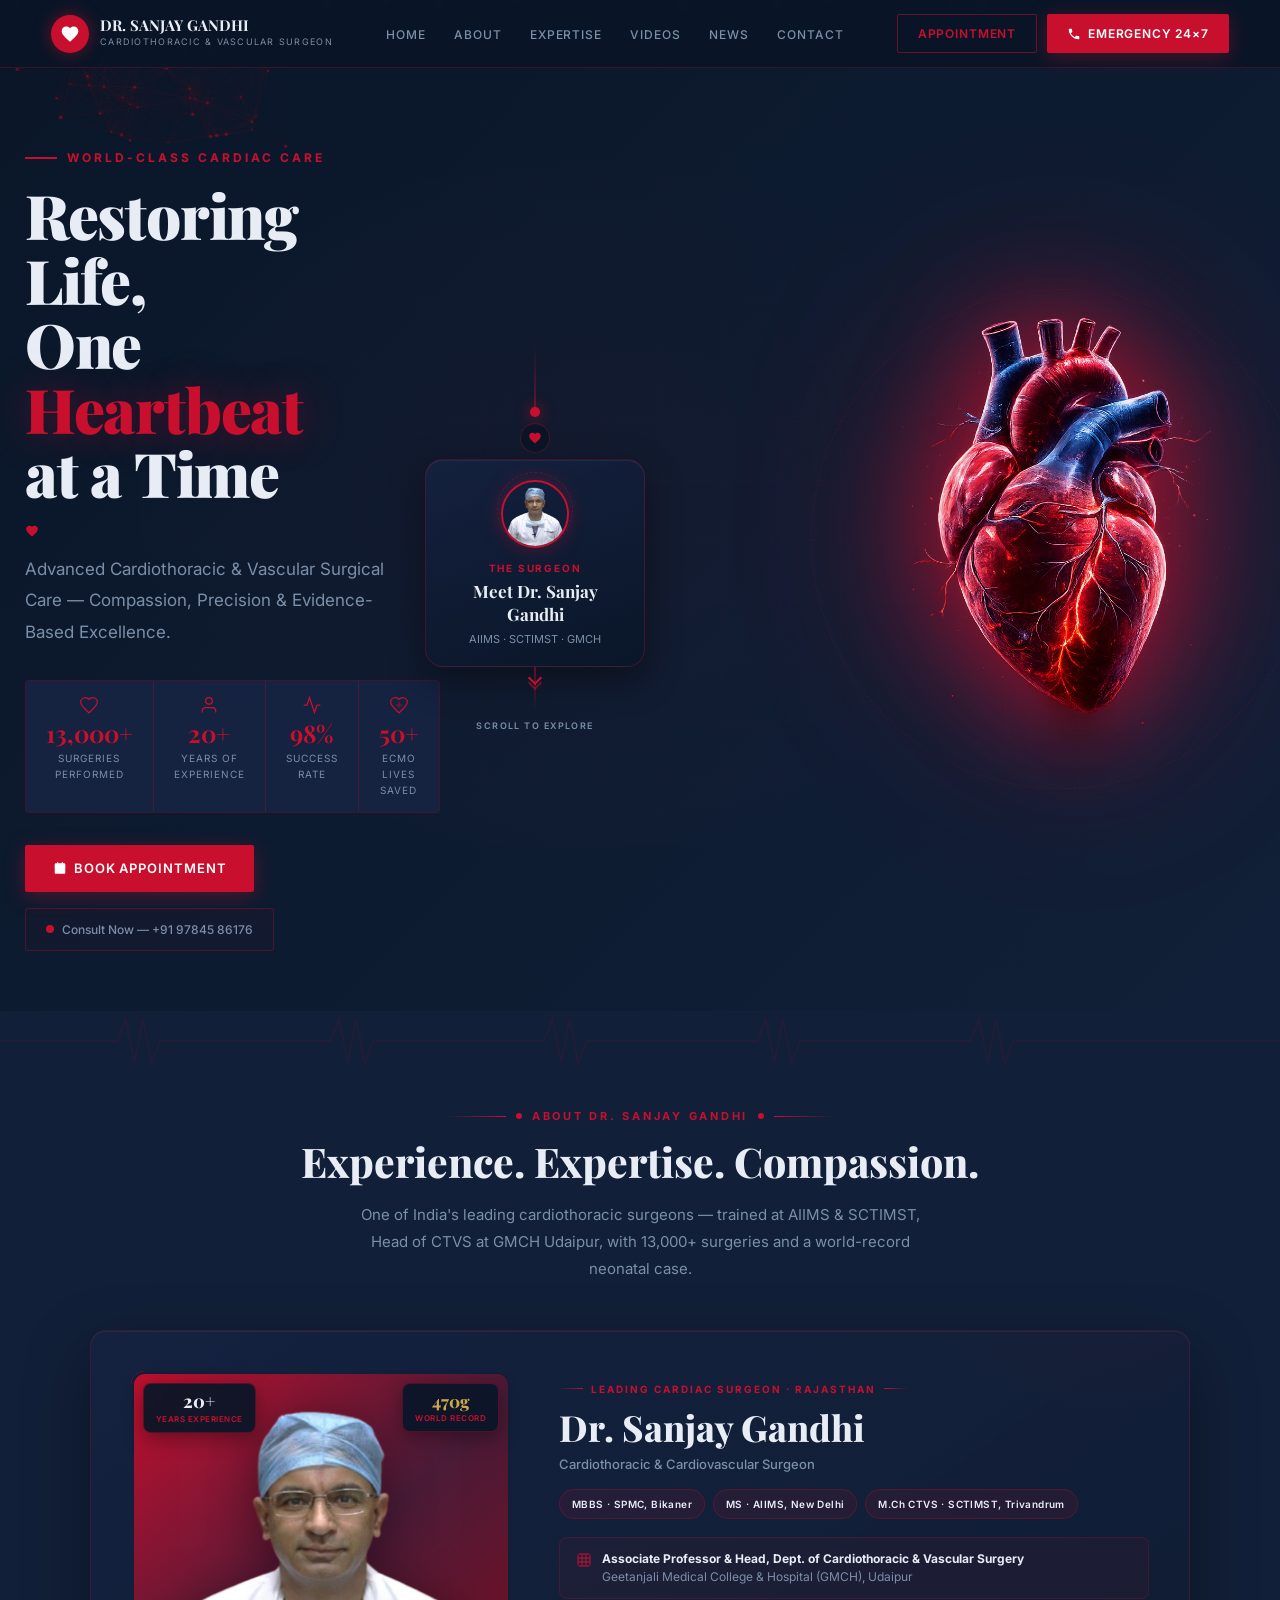
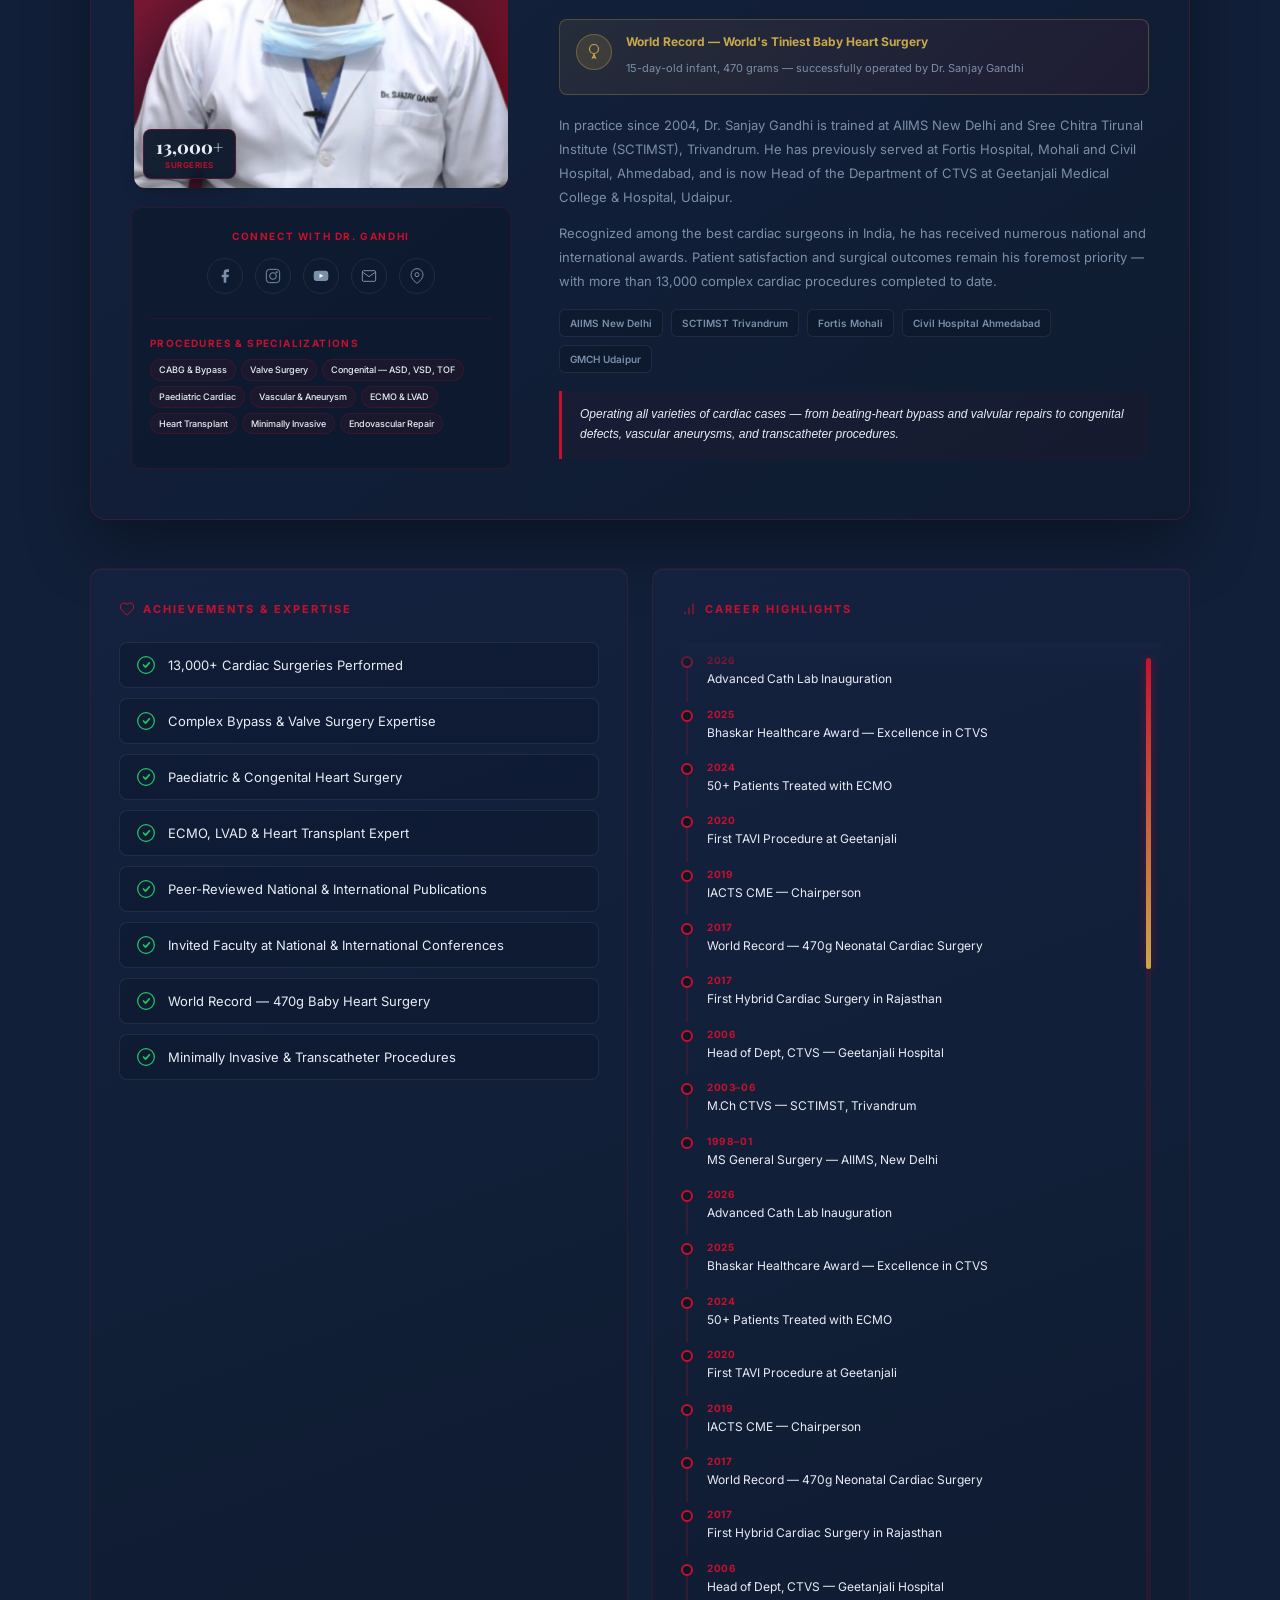
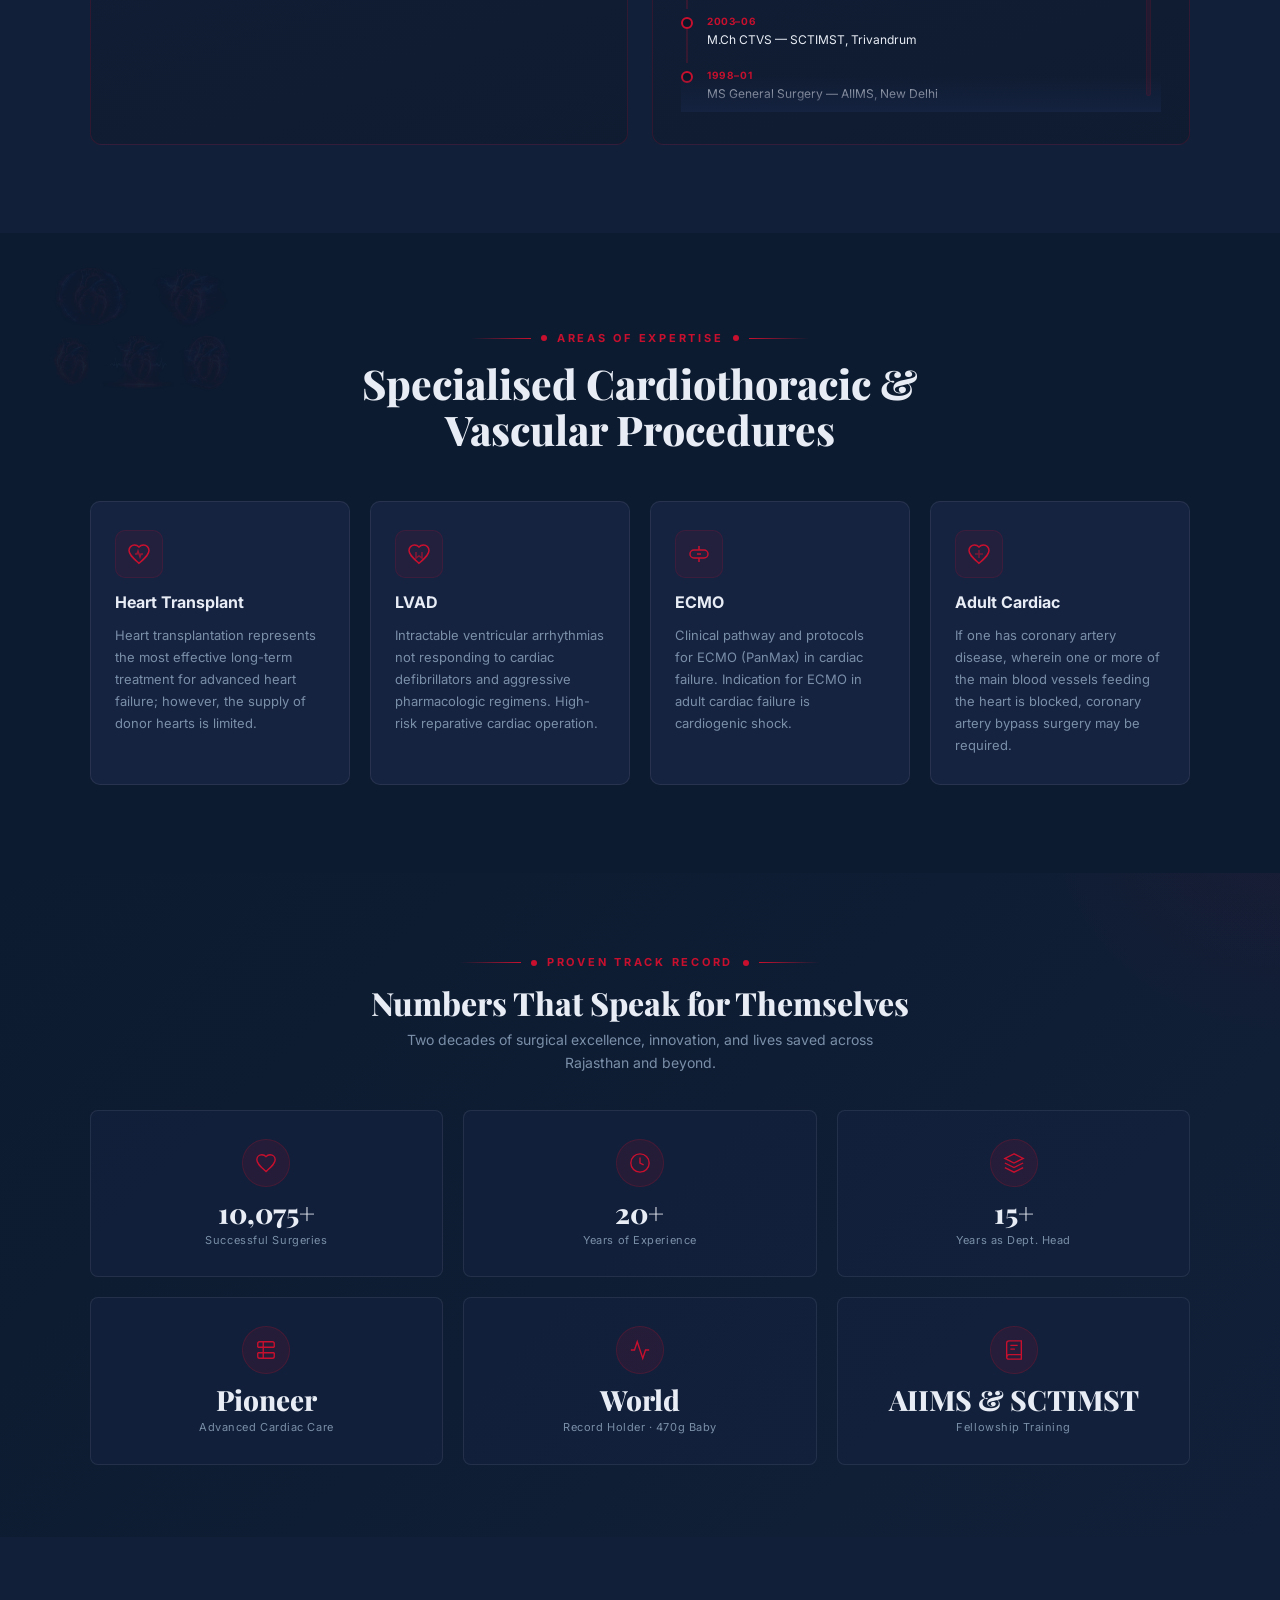
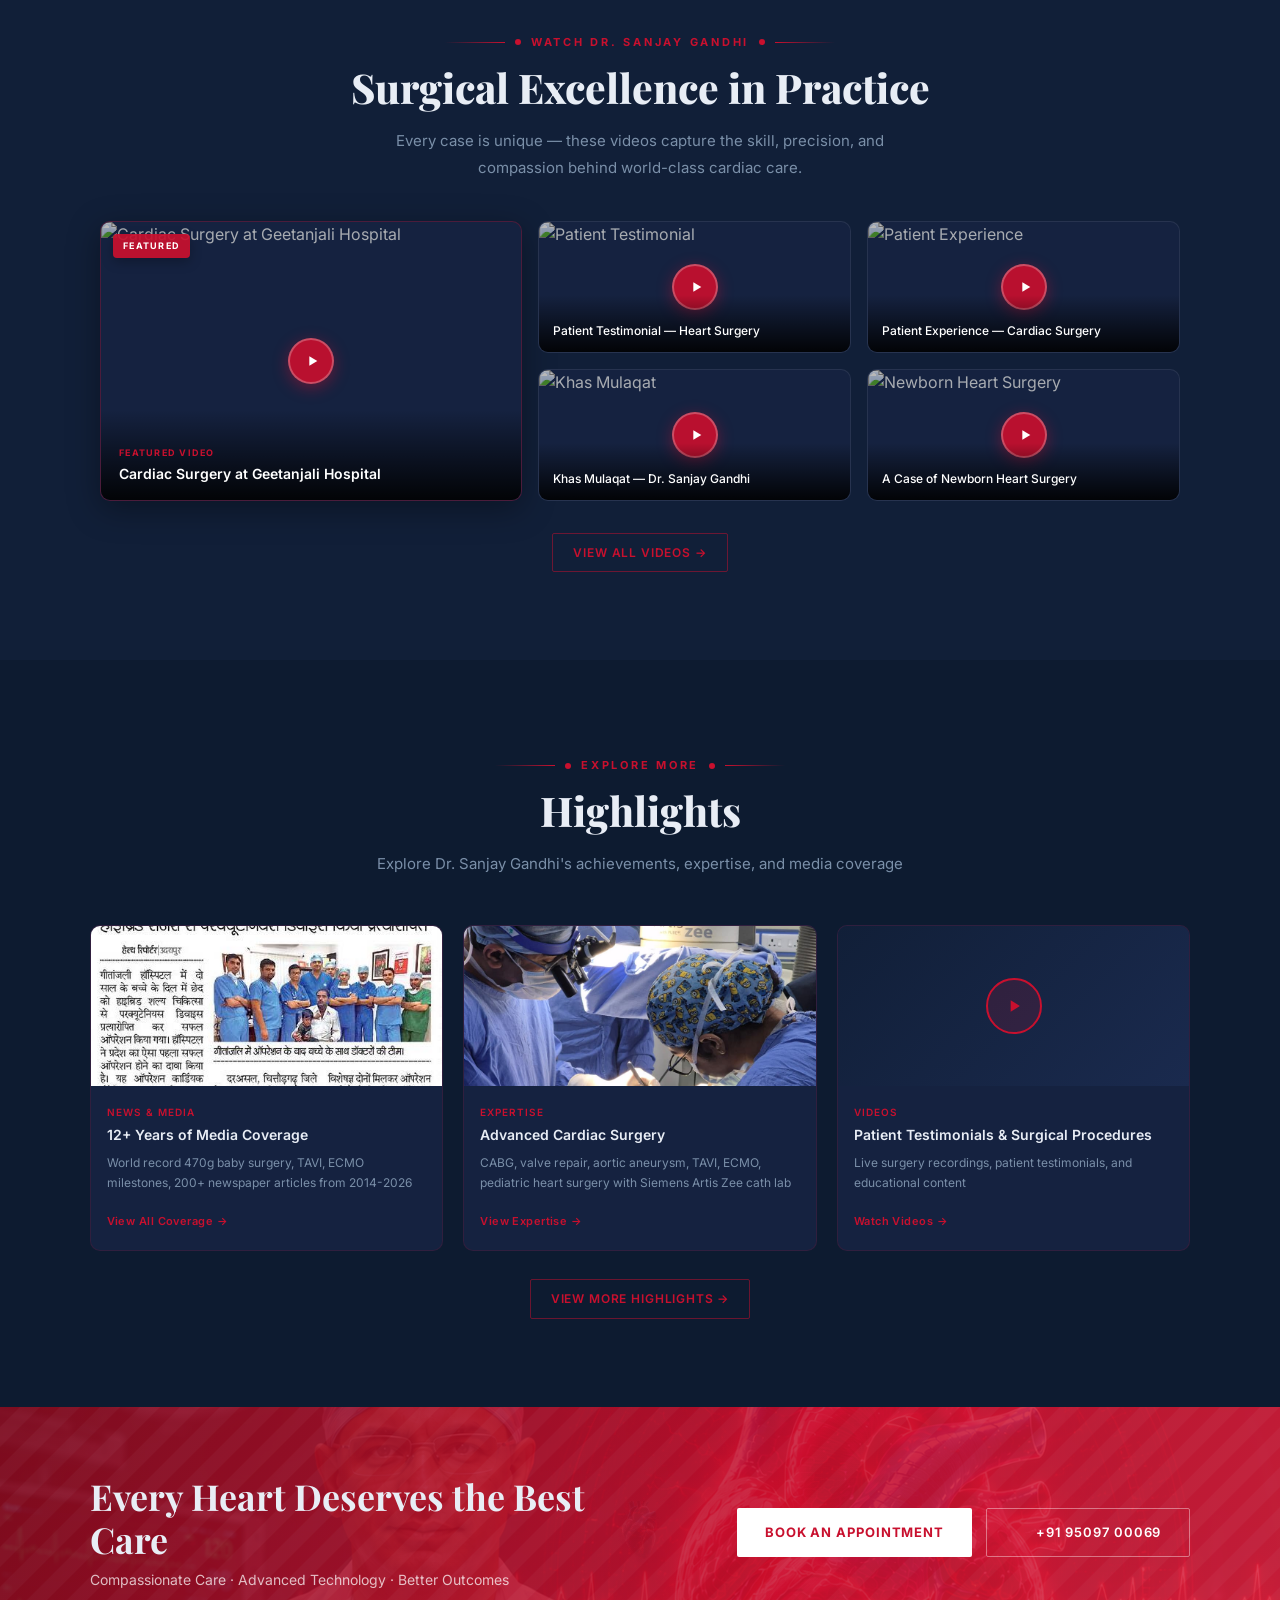
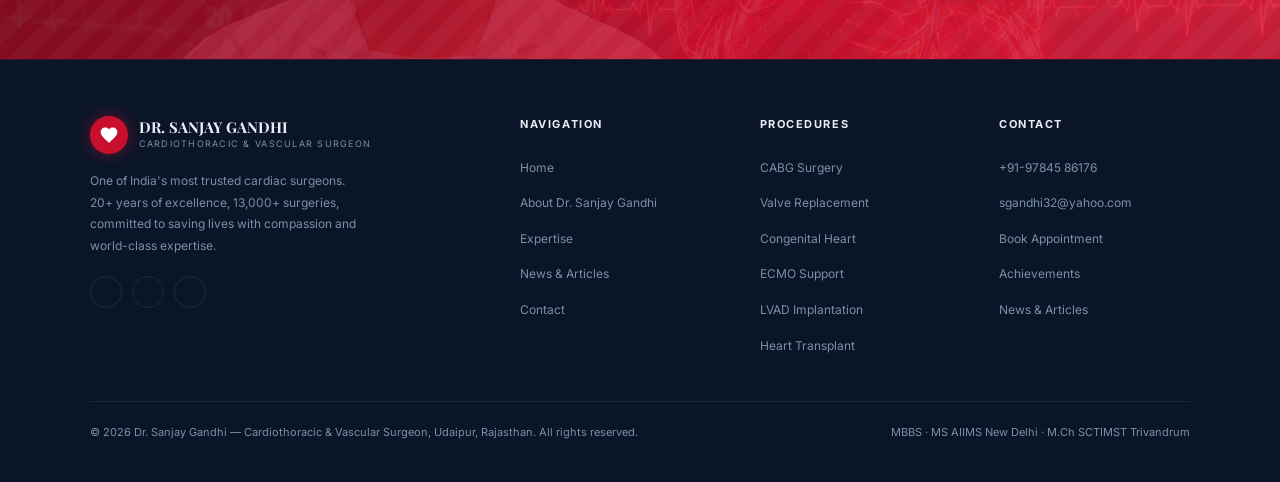
==== commit ad12f352: "fixed" ====
--- a/index.html
+++ b/index.html
@@ -328,7 +328,7 @@
     <li><a href="index.html">Home</a></li>
     <li><a href="#about">About</a></li>
     <li><a href="index.html#expertise">Expertise</a></li>
-    <li><a href="index.html#videos">Videos</a></li>
+    <li><a href="videos.html">Videos</a></li>
     <li><a href="news.html">News</a></li>
     <li><a href="contact.html">Contact</a></li>
   </ul>
@@ -348,7 +348,7 @@
   <a href="index.html" onclick="this.parentElement.classList.remove('open')">Home</a>
   <a href="#about" onclick="this.parentElement.classList.remove('open')">About</a>
   <a href="index.html#expertise" onclick="this.parentElement.classList.remove('open')">Expertise</a>
-  <a href="index.html#videos" onclick="this.parentElement.classList.remove('open')">Videos</a>
+  <a href="videos.html" onclick="this.parentElement.classList.remove('open')">Videos</a>
   <a href="news.html" onclick="this.parentElement.classList.remove('open')">News</a>
   <a href="contact.html" onclick="this.parentElement.classList.remove('open')">Contact</a>
   <a href="tel:+91-9784586176" class="btn btn-red" style="margin-top:10px">Emergency 24×7</a>
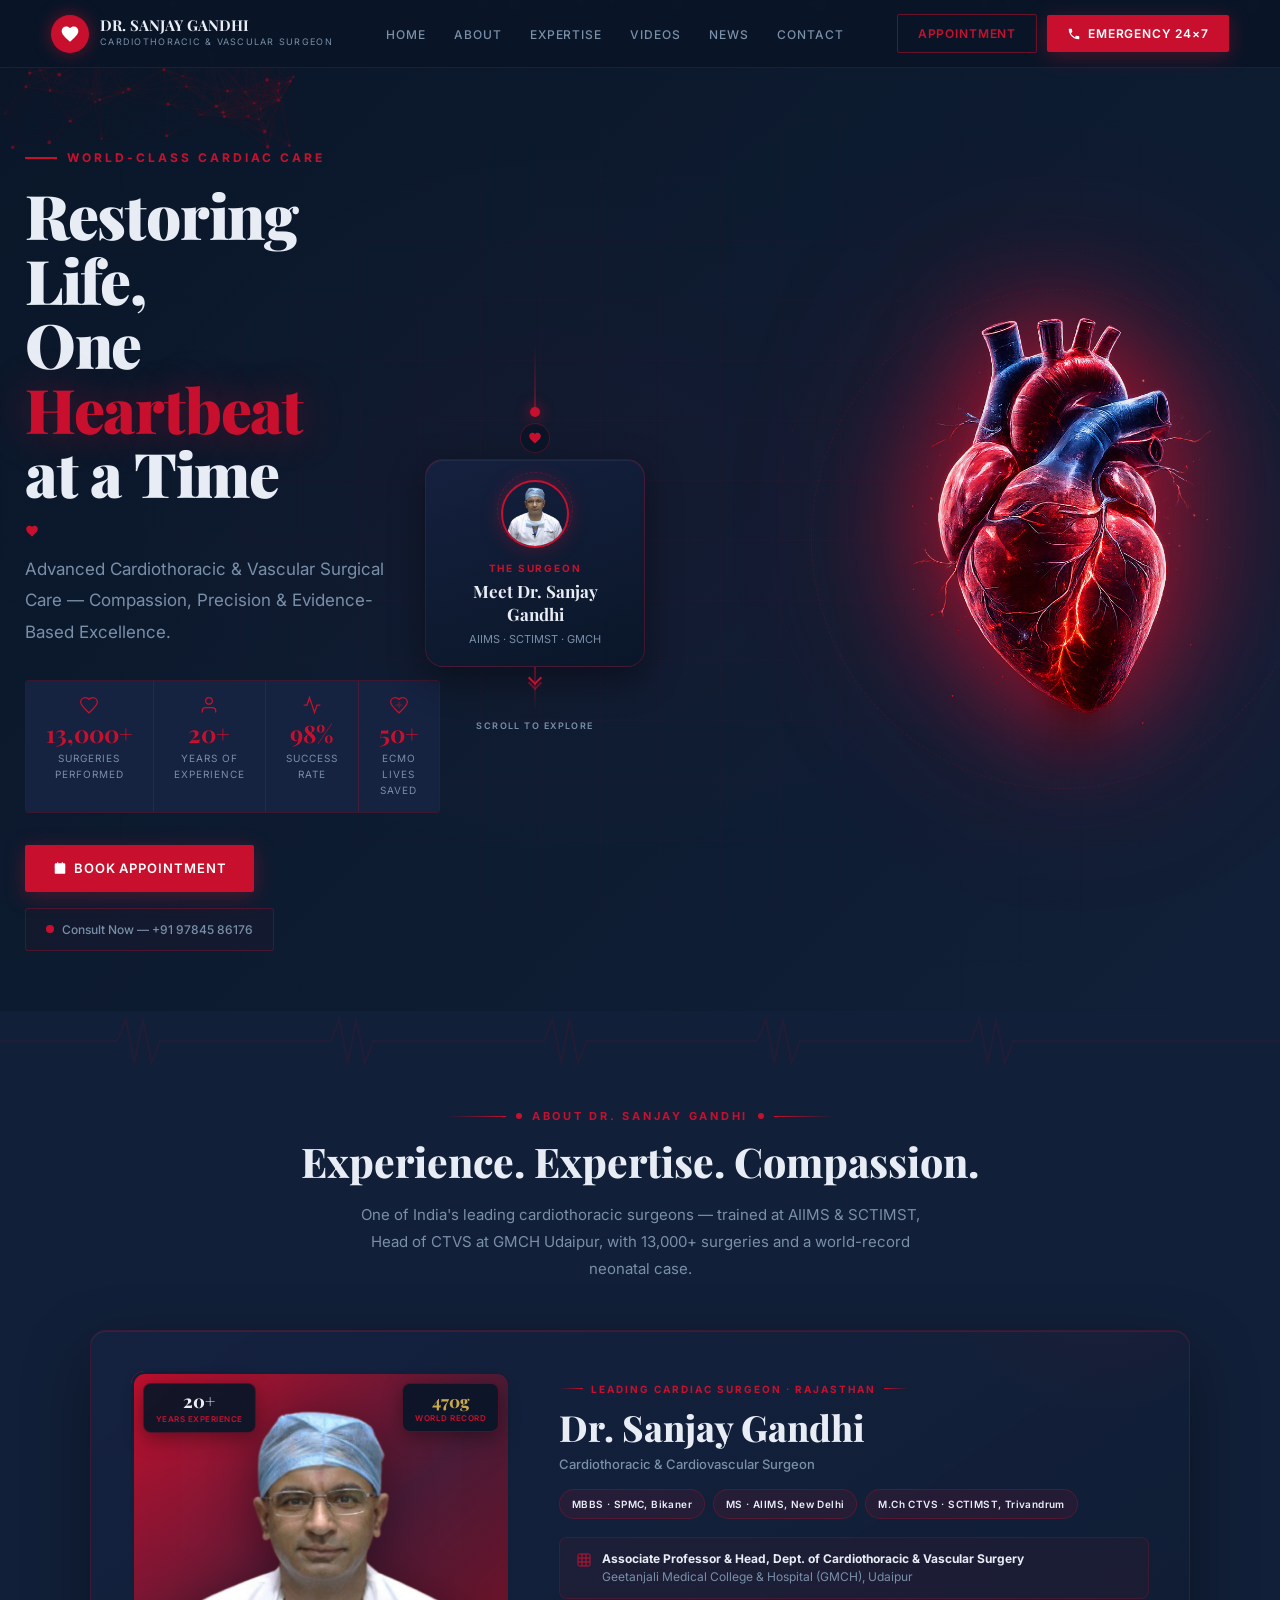
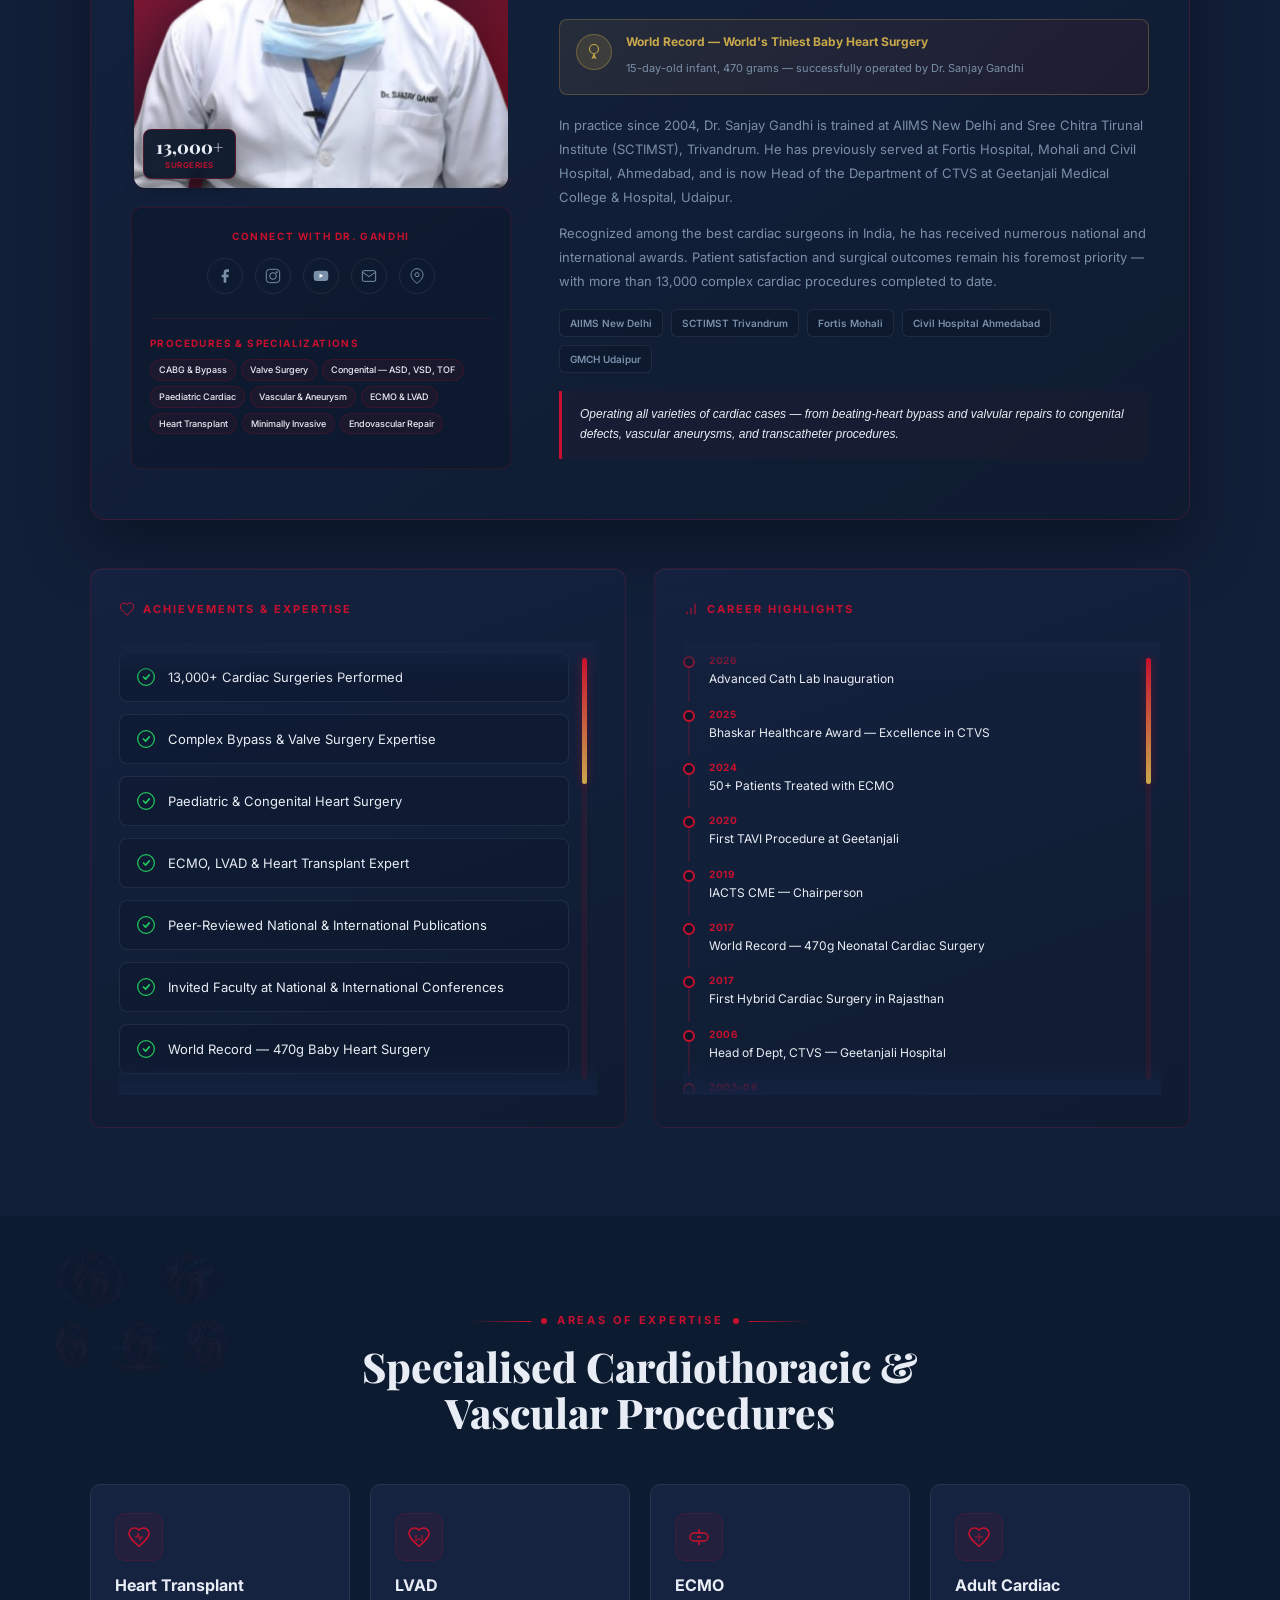
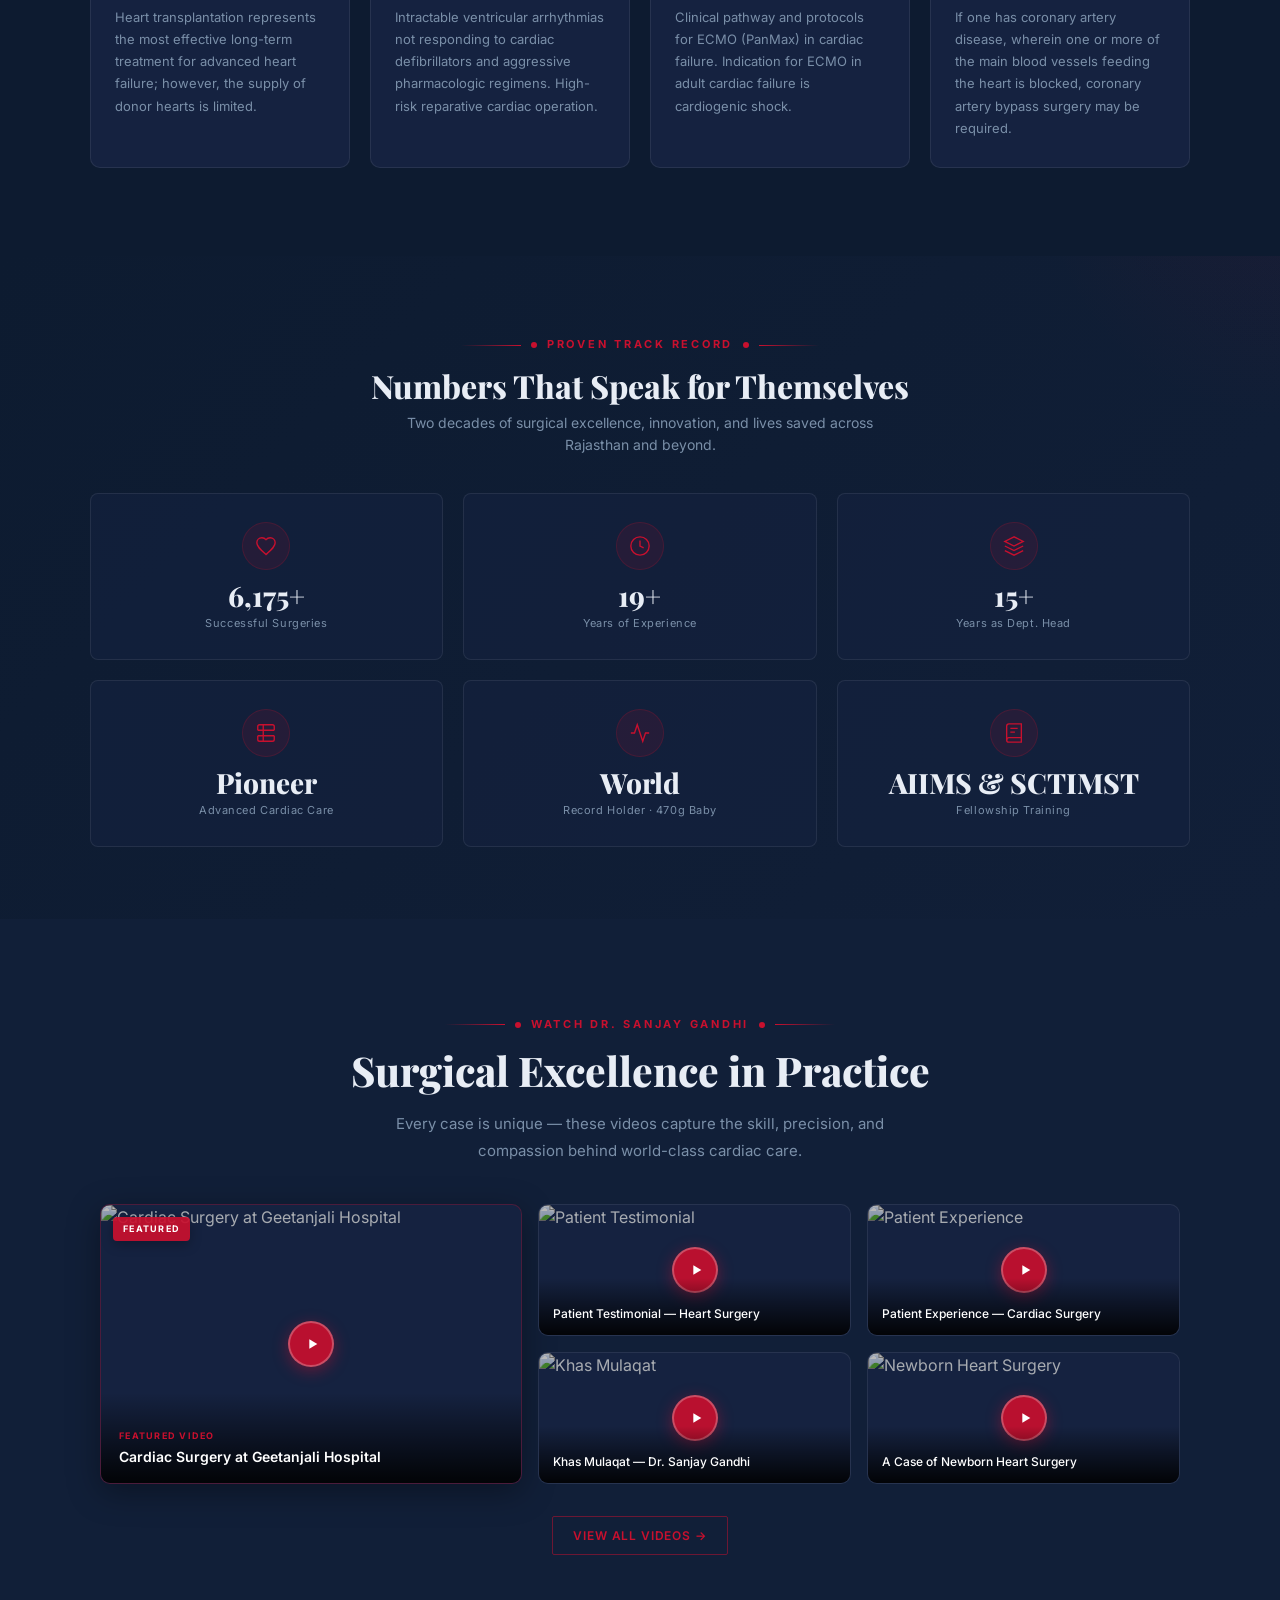
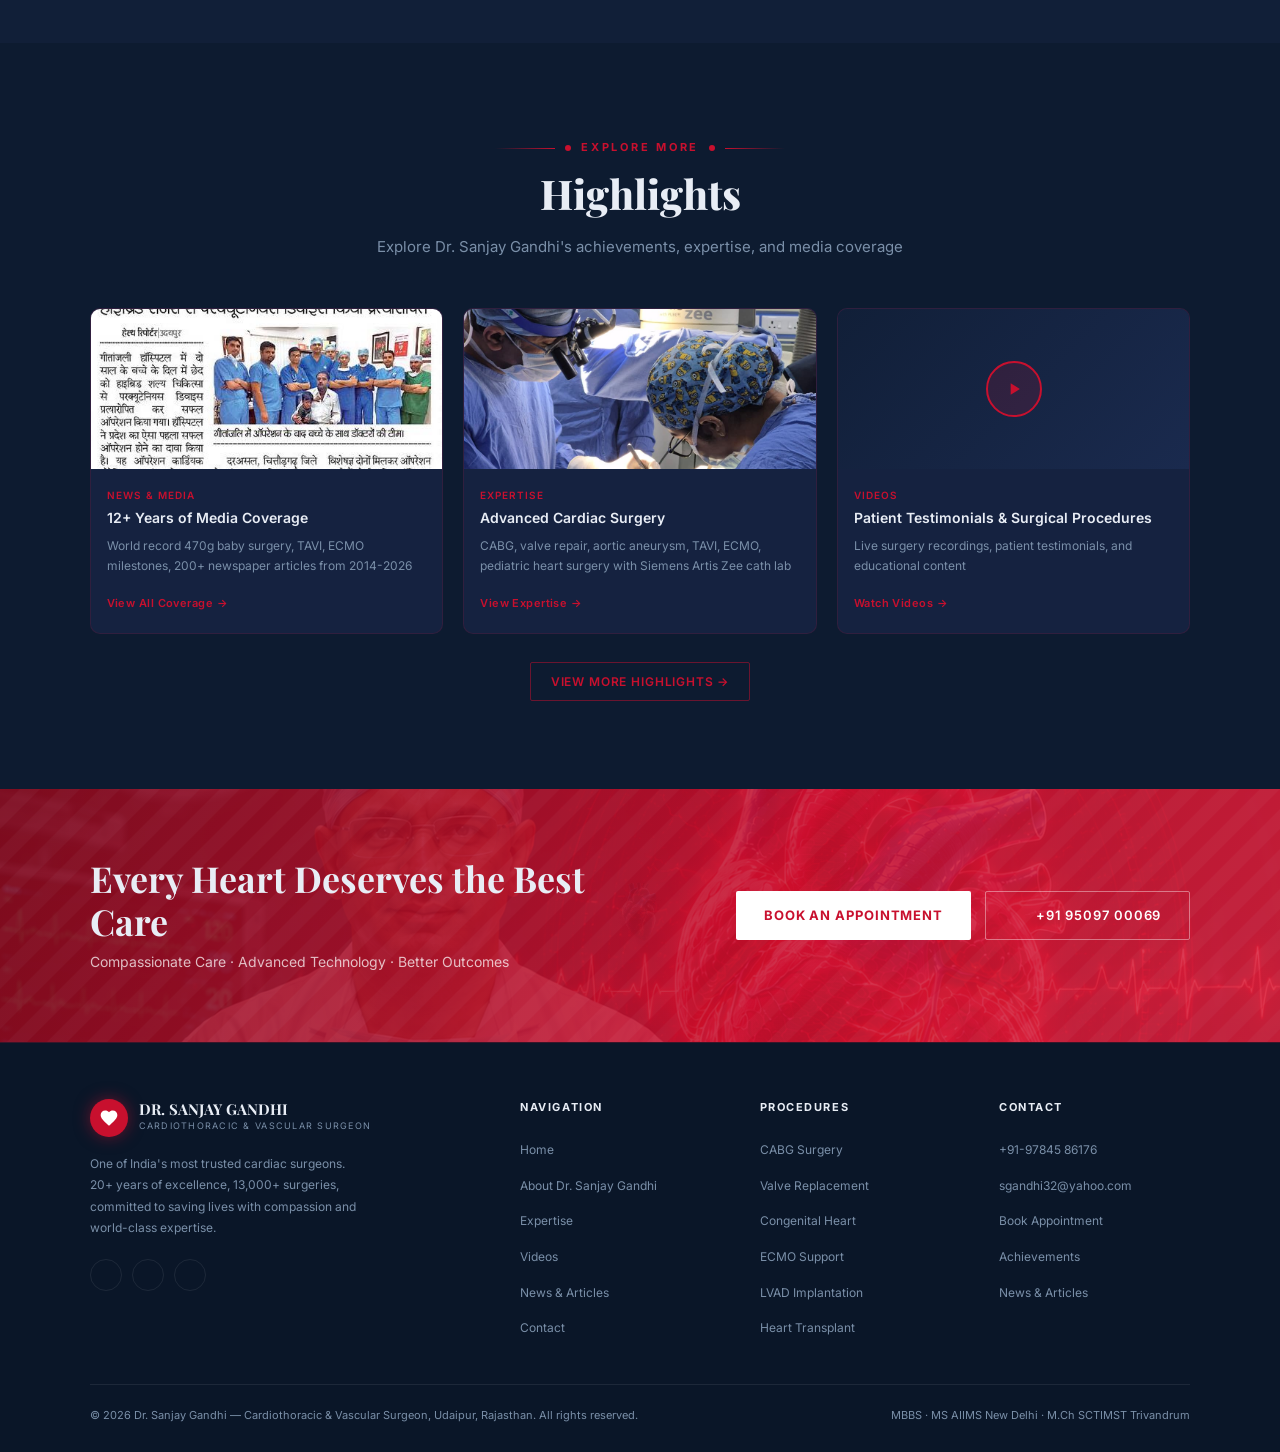
==== commit db9c9aa1: "version V2" ====
--- a/index.html
+++ b/index.html
@@ -5,37 +5,8 @@
 <meta name="viewport" content="width=device-width, initial-scale=1.0"/>
 <title>Dr. Sanjay Gandhi | Cardiothoracic & Vascular Surgeon</title>
 <link href="https://fonts.googleapis.com/css2?family=Playfair+Display:wght@400;700;900&family=Inter:wght@300;400;500;600;700&display=swap" rel="stylesheet"/>
-<link rel="stylesheet" href="css/site.css"/>
+<link rel="stylesheet" href="css/site.css?v=12"/>
 <style>
-*, *::before, *::after { box-sizing: border-box; margin: 0; padding: 0; }
-:root {
-  --crimson: #C8102E; --crimson-dark: #8B0D20; --crimson-mid: #a50e26;
-  --bg: #0A1628; --bg2: #0D1B30; --bg3: #111F38;
-  --surface: #152240; --surface2: #1A2A4E;
-  --border: rgba(200,16,46,0.25); --border2: rgba(255,255,255,0.08);
-  --text: #E8EDF5; --muted: #7A8FA8; --gold: #C9A84C;
-  --navy: #0A1628; --navy-mid: #132042; --navy-light: #1B2D52;
-}
-html { scroll-behavior: smooth; }
-body { background: var(--bg); color: var(--text); font-family: 'Inter', sans-serif; line-height: 1.6; overflow-x: hidden; }
-nav { position: fixed; top: 0; left: 0; right: 0; z-index: 200; background: rgba(10,22,40,0.95); backdrop-filter: blur(20px); border-bottom: 1px solid var(--border); display: flex; align-items: center; justify-content: space-between; padding: 0 4%; height: 68px; }
-.logo { display: flex; align-items: center; gap: 11px; text-decoration: none; }
-.logo-heart { width: 38px; height: 38px; background: var(--crimson); border-radius: 50%; display: flex; align-items: center; justify-content: center; flex-shrink: 0; box-shadow: 0 0 16px rgba(200,16,46,0.5); }
-.logo-heart svg { width: 20px; height: 20px; }
-.logo-name { font-family: 'Playfair Display', serif; font-size: 15px; font-weight: 700; color: var(--text); line-height: 1.15; }
-.logo-role { font-size: 9px; color: var(--muted); text-transform: uppercase; letter-spacing: 0.14em; margin-top: 1px; }
-.nav-links { display: flex; gap: 28px; list-style: none; }
-.nav-links a { font-size: 12px; font-weight: 500; color: var(--muted); text-decoration: none; letter-spacing: 0.08em; text-transform: uppercase; transition: color 0.2s; }
-.nav-links a:hover { color: var(--text); }
-.nav-cta { display: flex; gap: 10px; }
-.btn { display: inline-flex; align-items: center; gap: 7px; padding: 9px 20px; font-size: 12px; font-weight: 600; letter-spacing: 0.07em; text-transform: uppercase; text-decoration: none; border-radius: 2px; cursor: pointer; border: none; transition: all 0.22s; font-family: 'Inter', sans-serif; }
-.btn-ghost { background: transparent; border: 1px solid rgba(200,16,46,0.5); color: var(--crimson); }
-.btn-ghost:hover { background: var(--crimson); color: white; border-color: var(--crimson); }
-.btn-red { background: var(--crimson); color: white; box-shadow: 0 4px 20px rgba(200,16,46,0.35); }
-.btn-red:hover { background: var(--crimson-mid); box-shadow: 0 4px 28px rgba(200,16,46,0.5); }
-.btn-lg { padding: 13px 28px; font-size: 13px; }
-.btn-white { background: white; color: var(--crimson); font-weight: 700; }
-.btn-white:hover { background: #f0f0f0; }
 .hero { min-height: 100vh; padding-top: 68px; position: relative; overflow: hidden; background: radial-gradient(ellipse 60% 60% at 45% 50%, rgba(200,16,46,0.04) 0%, transparent 60%), linear-gradient(135deg, #0A1628 0%, #0D1B30 50%, #111F38 100%); display: grid; grid-template-columns: 1.05fr 1fr; align-items: stretch; }
 #particles { position: absolute; inset: 0; z-index: 0; pointer-events: none; }
 .hero::before { content: ''; position: absolute; inset: 0; z-index: 1; pointer-events: none; background-image: linear-gradient(rgba(200,16,46,0.03) 1px, transparent 1px), linear-gradient(90deg, rgba(200,16,46,0.03) 1px, transparent 1px); background-size: 60px 60px; mask-image: radial-gradient(ellipse 70% 80% at 50% 50%, black 20%, transparent 75%); }
@@ -108,9 +79,6 @@
 .ms-icon svg { width: 22px; height: 22px; }
 .ms-val { font-family: 'Playfair Display', serif; font-size: 28px; font-weight: 800; color: var(--text); line-height: 1; }
 .ms-lbl { font-size: 11px; color: var(--muted); letter-spacing: 0.05em; margin-top: 6px; line-height: 1.4; }
-.section { padding: 88px 7%; }
-.section-dark { background: var(--bg2); }
-.section-mid { background: var(--bg3); }
 .sec-eyebrow { display: flex; align-items: center; gap: 10px; font-size: 11px; font-weight: 700; letter-spacing: 0.25em; text-transform: uppercase; color: var(--crimson); margin-bottom: 14px; }
 .sec-eyebrow-line { width: 24px; height: 2px; background: var(--crimson); }
 .sec-h2 { font-family: 'Playfair Display', serif; font-size: clamp(28px, 3.2vw, 44px); font-weight: 800; line-height: 1.12; margin-bottom: 16px; }
@@ -154,30 +122,7 @@
 .a3c-label { font-size: 11px; font-weight: 700; letter-spacing: 0.18em; text-transform: uppercase; color: var(--crimson); margin-bottom: 20px; display: flex; align-items: center; gap: 8px; }
 .a3c-label::before { content: ''; width: 18px; height: 2px; background: var(--crimson); }
 .stars { color: var(--gold); font-size: 16px; margin-bottom: 16px; letter-spacing: 3px; }
-.cta-band { background: linear-gradient(110deg, var(--crimson-dark) 0%, var(--crimson) 60%, #d9223e 100%); padding: 68px 7%; display: flex; justify-content: space-between; align-items: center; gap: 40px; position: relative; overflow: hidden; }
-.cta-band::before { content: ''; position: absolute; inset: 0; background: url("data:image/svg+xml,%3Csvg width='40' height='40' viewBox='0 0 40 40' xmlns='http://www.w3.org/2000/svg'%3E%3Cg fill='%23ffffff' fill-opacity='0.04'%3E%3Cpath d='M0 40L40 0H20L0 20M40 40V20L20 40'/%3E%3C/g%3E%3C/svg%3E"); pointer-events: none; }
-.cta-text h2 { font-family: 'Playfair Display', serif; font-size: clamp(22px, 2.8vw, 36px); font-weight: 700; line-height: 1.2; max-width: 500px; position: relative; }
-.cta-text p { color: rgba(255,255,255,0.72); font-size: 14px; margin-top: 8px; position: relative; }
-.cta-band-right { display: flex; gap: 14px; flex-shrink: 0; position: relative; }
-footer { background: var(--navy); border-top: 1px solid var(--border); padding: 56px 7% 40px; }
-.footer-grid { display: grid; grid-template-columns: 2fr 1fr 1fr 1fr; gap: 48px; margin-bottom: 44px; }
-.footer-about p { font-size: 12px; color: var(--muted); line-height: 1.8; margin-top: 16px; max-width: 280px; }
-.footer-socials { display: flex; gap: 10px; margin-top: 20px; }
-.social { width: 32px; height: 32px; border: 1px solid var(--border2); border-radius: 50%; display: flex; align-items: center; justify-content: center; font-size: 12px; color: var(--muted); text-decoration: none; transition: all 0.2s; }
-.social:hover { border-color: var(--crimson); color: var(--crimson); }
-.footer-col h4 { font-size: 11px; font-weight: 700; text-transform: uppercase; letter-spacing: 0.14em; color: var(--text); margin-bottom: 20px; }
-.footer-col ul { list-style: none; display: flex; flex-direction: column; gap: 10px; }
-.footer-col ul a { font-size: 12px; color: var(--muted); text-decoration: none; transition: color 0.2s; }
-.footer-col ul a:hover { color: var(--crimson); }
-.footer-bottom { border-top: 1px solid var(--border2); padding-top: 22px; display: flex; justify-content: space-between; align-items: center; flex-wrap: wrap; gap: 10px; }
-.footer-bottom p { font-size: 11px; color: var(--muted); }
-.mob-toggle { display: none; width: 40px; height: 40px; border: 1px solid rgba(200,16,46,0.4); border-radius: 4px; align-items: center; justify-content: center; cursor: pointer; background: rgba(200,16,46,0.08); color: var(--crimson); font-size: 20px; font-weight: 700; }
-.mob-menu { display: none; position: fixed; inset: 0; z-index: 300; background: rgba(10,22,40,0.98); backdrop-filter: blur(20px); flex-direction: column; align-items: center; justify-content: center; gap: 28px; }
-.mob-menu.open { display: flex; }
-.mob-menu a { font-size: 16px; font-weight: 500; color: var(--text); text-decoration: none; text-transform: uppercase; letter-spacing: 0.1em; }
-.mob-menu a:hover { color: var(--crimson); }
-.mob-close { position: absolute; top: 20px; right: 20px; font-size: 28px; color: var(--text); background: none; border: none; cursor: pointer; }
-@media (max-width: 1024px) { .hero { grid-template-columns: 1fr 1fr; } .hero-right { height: auto; min-height: auto; padding: 40px 0; } .hero-heart-svg { height: 320px; } .expertise-grid { grid-template-columns: repeat(2, 1fr); gap: 16px; } .milestones-grid { grid-template-columns: repeat(3, 1fr); } .footer-grid { grid-template-columns: 1fr 1fr; } }
+@media (max-width: 1024px) { .hero { grid-template-columns: 1fr 1fr; } .hero-right { height: auto; min-height: auto; padding: 40px 0; } .hero-heart-svg { height: 320px; } .expertise-grid { grid-template-columns: repeat(2, 1fr); gap: 16px; } .milestones-grid { grid-template-columns: repeat(3, 1fr); } }
 @media (min-width: 1025px) { .hero { grid-template-columns: 1.05fr 240px 1fr; } }
 @media (max-width: 768px) {
   .hero { grid-template-columns: 1fr; min-height: auto; }
@@ -219,14 +164,7 @@
   .profile-row { flex-direction: column; text-align: center; }
   .profile-row img { margin: 0 auto; }
   .a3c { padding: 28px 20px; }
-  .cta-band { flex-direction: column; text-align: center; padding: 40px 5%; }
   .cta-band-right { justify-content: center; flex-wrap: wrap; }
-  .footer-grid { grid-template-columns: 1fr; gap: 30px; }
-  nav { padding: 0 4%; }
-  .nav-links { display: none; }
-  .nav-cta .btn { display: none; }
-  .mob-toggle { display: flex; }
-  .section { padding: 60px 5%; }
   .milestones { padding: 40px 5%; }
   .milestones-grid { grid-template-columns: repeat(2, 1fr); gap: 12px; }
   .ms { padding: 20px 14px; }
@@ -243,7 +181,6 @@
   .exp-card-head .exp-icon { margin-bottom: 0; width: 44px; height: 44px; }
   .exp-card-head .exp-name { margin-bottom: 0; font-size: 15px; }
   .exp-desc { font-size: 13px; line-height: 1.65; padding-left: 58px; }
-  .footer-bottom { flex-direction: column; text-align: center; }
   .hero-strip { padding: 30px 4% !important; }
   .spec-item { width: 80px; }
   .spec-icon { width: 50px; height: 50px; }
@@ -338,7 +275,7 @@
       <svg width="14" height="14" viewBox="0 0 24 24" fill="white"><path d="M6.6 10.8c1.4 2.8 3.8 5.1 6.6 6.6l2.2-2.2c.3-.3.7-.4 1-.2 1.1.4 2.3.6 3.6.6.6 0 1 .4 1 1V20c0 .6-.4 1-1 1-9.4 0-17-7.6-17-17 0-.6.4-1 1-1h3.5c.6 0 1 .4 1 1 0 1.3.2 2.5.6 3.6.1.3 0 .7-.2 1L6.6 10.8z"/></svg>
       Emergency 24×7
     </a>
-    <button class="mob-toggle" onclick="document.getElementById('mobMenu').classList.add('open')" aria-label="Open menu"><svg width="20" height="20" viewBox="0 0 24 24" fill="none" stroke="currentColor" stroke-width="2.5" stroke-linecap="round"><line x1="3" y1="6" x2="21" y2="6"/><line x1="3" y1="12" x2="21" y2="12"/><line x1="3" y1="18" x2="21" y2="18"/></svg></button>
+    <button class="mob-toggle" onclick="document.getElementById('mobMenu').classList.add('open')" aria-label="Open menu"><svg class="icon icon--lg" aria-hidden="true"><use href="assets/icons.svg#icon-menu"/></svg></button>
   </div>
 </nav>
 
@@ -526,20 +463,29 @@
   </div>
 
   <div class="panels-grid panels-grid--2 surgeon-panels">
-    <div class="panel panel--flex reveal reveal-delay-1">
+    <div class="panel panel--flex panel--achievements reveal reveal-delay-1">
       <div class="panel-label">
         <svg viewBox="0 0 24 24" fill="none" stroke="currentColor" stroke-width="1.5"><path d="M12 21.35l-1.45-1.32C5.4 15.36 2 12.28 2 8.5 2 5.42 4.42 3 7.5 3c1.74 0 3.41.81 4.5 2.09C13.09 3.81 14.76 3 16.5 3 19.58 3 22 5.42 22 8.5c0 3.78-3.4 6.86-8.55 11.54L12 21.35z"/></svg>
         Achievements & Expertise
       </div>
-      <div class="ach-list-stack">
-        <div class="ach-item"><svg width="20" height="20" viewBox="0 0 24 24"><circle cx="12" cy="12" r="10" fill="none" stroke="#22c55e" stroke-width="1.5"/><polyline points="9 12 11.5 14.5 16 9.5" fill="none" stroke="#22c55e" stroke-width="2" stroke-linecap="round" stroke-linejoin="round"/></svg><span class="ach-item-text">13,000+ Cardiac Surgeries Performed</span></div>
-        <div class="ach-item"><svg width="20" height="20" viewBox="0 0 24 24"><circle cx="12" cy="12" r="10" fill="none" stroke="#22c55e" stroke-width="1.5"/><polyline points="9 12 11.5 14.5 16 9.5" fill="none" stroke="#22c55e" stroke-width="2" stroke-linecap="round" stroke-linejoin="round"/></svg><span class="ach-item-text">Complex Bypass & Valve Surgery Expertise</span></div>
-        <div class="ach-item"><svg width="20" height="20" viewBox="0 0 24 24"><circle cx="12" cy="12" r="10" fill="none" stroke="#22c55e" stroke-width="1.5"/><polyline points="9 12 11.5 14.5 16 9.5" fill="none" stroke="#22c55e" stroke-width="2" stroke-linecap="round" stroke-linejoin="round"/></svg><span class="ach-item-text">Paediatric & Congenital Heart Surgery</span></div>
-        <div class="ach-item"><svg width="20" height="20" viewBox="0 0 24 24"><circle cx="12" cy="12" r="10" fill="none" stroke="#22c55e" stroke-width="1.5"/><polyline points="9 12 11.5 14.5 16 9.5" fill="none" stroke="#22c55e" stroke-width="2" stroke-linecap="round" stroke-linejoin="round"/></svg><span class="ach-item-text">ECMO, LVAD & Heart Transplant Expert</span></div>
-        <div class="ach-item"><svg width="20" height="20" viewBox="0 0 24 24"><circle cx="12" cy="12" r="10" fill="none" stroke="#22c55e" stroke-width="1.5"/><polyline points="9 12 11.5 14.5 16 9.5" fill="none" stroke="#22c55e" stroke-width="2" stroke-linecap="round" stroke-linejoin="round"/></svg><span class="ach-item-text">Peer-Reviewed National & International Publications</span></div>
-        <div class="ach-item"><svg width="20" height="20" viewBox="0 0 24 24"><circle cx="12" cy="12" r="10" fill="none" stroke="#22c55e" stroke-width="1.5"/><polyline points="9 12 11.5 14.5 16 9.5" fill="none" stroke="#22c55e" stroke-width="2" stroke-linecap="round" stroke-linejoin="round"/></svg><span class="ach-item-text">Invited Faculty at National & International Conferences</span></div>
-        <div class="ach-item"><svg width="20" height="20" viewBox="0 0 24 24"><circle cx="12" cy="12" r="10" fill="none" stroke="#22c55e" stroke-width="1.5"/><polyline points="9 12 11.5 14.5 16 9.5" fill="none" stroke="#22c55e" stroke-width="2" stroke-linecap="round" stroke-linejoin="round"/></svg><span class="ach-item-text">World Record — 470g Baby Heart Surgery</span></div>
-        <div class="ach-item"><svg width="20" height="20" viewBox="0 0 24 24"><circle cx="12" cy="12" r="10" fill="none" stroke="#22c55e" stroke-width="1.5"/><polyline points="9 12 11.5 14.5 16 9.5" fill="none" stroke="#22c55e" stroke-width="2" stroke-linecap="round" stroke-linejoin="round"/></svg><span class="ach-item-text">Minimally Invasive & Transcatheter Procedures</span></div>
+      <div class="tl-scroll-wrap ach-scroll-wrap" id="achievementsScroll" style="--tl-duration: 34s;">
+        <div class="tl-scroll-rail" aria-hidden="true"><span class="tl-scroll-rail__thumb"></span></div>
+        <div class="tl-fade tl-fade--top"></div>
+        <div class="tl-fade tl-fade--bottom"></div>
+        <div class="tl-scroll-track ach-scroll-track">
+          <div class="ach-item"><svg width="20" height="20" viewBox="0 0 24 24"><circle cx="12" cy="12" r="10" fill="none" stroke="#22c55e" stroke-width="1.5"/><polyline points="9 12 11.5 14.5 16 9.5" fill="none" stroke="#22c55e" stroke-width="2" stroke-linecap="round" stroke-linejoin="round"/></svg><span class="ach-item-text">13,000+ Cardiac Surgeries Performed</span></div>
+          <div class="ach-item"><svg width="20" height="20" viewBox="0 0 24 24"><circle cx="12" cy="12" r="10" fill="none" stroke="#22c55e" stroke-width="1.5"/><polyline points="9 12 11.5 14.5 16 9.5" fill="none" stroke="#22c55e" stroke-width="2" stroke-linecap="round" stroke-linejoin="round"/></svg><span class="ach-item-text">Complex Bypass & Valve Surgery Expertise</span></div>
+          <div class="ach-item"><svg width="20" height="20" viewBox="0 0 24 24"><circle cx="12" cy="12" r="10" fill="none" stroke="#22c55e" stroke-width="1.5"/><polyline points="9 12 11.5 14.5 16 9.5" fill="none" stroke="#22c55e" stroke-width="2" stroke-linecap="round" stroke-linejoin="round"/></svg><span class="ach-item-text">Paediatric & Congenital Heart Surgery</span></div>
+          <div class="ach-item"><svg width="20" height="20" viewBox="0 0 24 24"><circle cx="12" cy="12" r="10" fill="none" stroke="#22c55e" stroke-width="1.5"/><polyline points="9 12 11.5 14.5 16 9.5" fill="none" stroke="#22c55e" stroke-width="2" stroke-linecap="round" stroke-linejoin="round"/></svg><span class="ach-item-text">ECMO, LVAD & Heart Transplant Expert</span></div>
+          <div class="ach-item"><svg width="20" height="20" viewBox="0 0 24 24"><circle cx="12" cy="12" r="10" fill="none" stroke="#22c55e" stroke-width="1.5"/><polyline points="9 12 11.5 14.5 16 9.5" fill="none" stroke="#22c55e" stroke-width="2" stroke-linecap="round" stroke-linejoin="round"/></svg><span class="ach-item-text">Peer-Reviewed National & International Publications</span></div>
+          <div class="ach-item"><svg width="20" height="20" viewBox="0 0 24 24"><circle cx="12" cy="12" r="10" fill="none" stroke="#22c55e" stroke-width="1.5"/><polyline points="9 12 11.5 14.5 16 9.5" fill="none" stroke="#22c55e" stroke-width="2" stroke-linecap="round" stroke-linejoin="round"/></svg><span class="ach-item-text">Invited Faculty at National & International Conferences</span></div>
+          <div class="ach-item"><svg width="20" height="20" viewBox="0 0 24 24"><circle cx="12" cy="12" r="10" fill="none" stroke="#22c55e" stroke-width="1.5"/><polyline points="9 12 11.5 14.5 16 9.5" fill="none" stroke="#22c55e" stroke-width="2" stroke-linecap="round" stroke-linejoin="round"/></svg><span class="ach-item-text">World Record — 470g Baby Heart Surgery</span></div>
+          <div class="ach-item"><svg width="20" height="20" viewBox="0 0 24 24"><circle cx="12" cy="12" r="10" fill="none" stroke="#22c55e" stroke-width="1.5"/><polyline points="9 12 11.5 14.5 16 9.5" fill="none" stroke="#22c55e" stroke-width="2" stroke-linecap="round" stroke-linejoin="round"/></svg><span class="ach-item-text">Minimally Invasive & Transcatheter Procedures</span></div>
+        </div>
+        <span class="tl-scroll-hint" aria-hidden="true">
+          <svg class="tl-scroll-hint__icon" viewBox="0 0 24 24" fill="none" stroke="currentColor" stroke-width="2"><path d="M12 5v14M5 12l7 7 7-7"/></svg>
+          Auto-scrolling achievements
+        </span>
       </div>
     </div>
 
@@ -792,6 +738,7 @@
         <li><a href="index.html">Home</a></li>
         <li><a href="#about">About Dr. Sanjay Gandhi</a></li>
         <li><a href="expertise.html">Expertise</a></li>
+        <li><a href="videos.html">Videos</a></li>
         <li><a href="news.html">News & Articles</a></li>
         <li><a href="contact.html">Contact</a></li>
       </ul>
@@ -902,7 +849,7 @@
   counters.forEach(c=>obs.observe(c));
 })();
 
-// Career timeline — seamless loop + touch pause (mobile & desktop)
+// Achievements & career panels — seamless marquee loop + hover/touch pause
 (function(){
   var wraps = document.querySelectorAll('.tl-scroll-wrap');
   if(!wraps.length) return;
--- a/css/site.css
+++ b/css/site.css
@@ -20,7 +20,141 @@
   --section-pad: 88px 7%;
   --section-pad-mobile: 48px 5%;
   --content-max: 340px;
-}
+  --navy: #0A1628;
+  --navy-mid: #132042;
+  --navy-light: #1B2D52;
+}
+
+/* ── Base & site shell ── */
+*, *::before, *::after { box-sizing: border-box; margin: 0; padding: 0; }
+html { scroll-behavior: smooth; }
+body {
+  background: var(--bg);
+  color: var(--text);
+  font-family: 'Inter', sans-serif;
+  line-height: 1.6;
+  overflow-x: hidden;
+}
+
+nav {
+  position: fixed; top: 0; left: 0; right: 0; z-index: 200;
+  background: rgba(10,22,40,0.95);
+  backdrop-filter: blur(20px);
+  border-bottom: 1px solid var(--border);
+  display: flex; align-items: center; justify-content: space-between;
+  padding: 0 4%; height: 68px;
+}
+.logo { display: flex; align-items: center; gap: 11px; text-decoration: none; }
+.logo-heart {
+  width: 38px; height: 38px; background: var(--crimson); border-radius: 50%;
+  display: flex; align-items: center; justify-content: center; flex-shrink: 0;
+  box-shadow: 0 0 16px rgba(200,16,46,0.5);
+}
+.logo-heart svg { width: 20px; height: 20px; }
+.logo-name {
+  font-family: 'Playfair Display', serif; font-size: 15px; font-weight: 700;
+  color: var(--text); line-height: 1.15;
+}
+.logo-role {
+  font-size: 9px; color: var(--muted); text-transform: uppercase;
+  letter-spacing: 0.14em; margin-top: 1px;
+}
+.nav-links { display: flex; gap: 28px; list-style: none; }
+.nav-links a {
+  font-size: 12px; font-weight: 500; color: var(--muted); text-decoration: none;
+  letter-spacing: 0.08em; text-transform: uppercase; transition: color 0.2s;
+}
+.nav-links a:hover { color: var(--text); }
+.nav-cta { display: flex; gap: 10px; align-items: center; }
+
+.btn {
+  display: inline-flex; align-items: center; gap: 7px;
+  padding: 9px 20px; font-size: 12px; font-weight: 600;
+  letter-spacing: 0.07em; text-transform: uppercase; text-decoration: none;
+  border-radius: 2px; cursor: pointer; border: none;
+  transition: all 0.22s; font-family: 'Inter', sans-serif;
+}
+.btn-ghost {
+  background: transparent; border: 1px solid rgba(200,16,46,0.5); color: var(--crimson);
+}
+.btn-ghost:hover { background: var(--crimson); color: white; border-color: var(--crimson); }
+.btn-red {
+  background: var(--crimson); color: white;
+  box-shadow: 0 4px 20px rgba(200,16,46,0.35);
+}
+.btn-red:hover { background: var(--crimson-mid); box-shadow: 0 4px 28px rgba(200,16,46,0.5); }
+.btn-lg { padding: 13px 28px; font-size: 13px; }
+.btn-white { background: white; color: var(--crimson); font-weight: 700; }
+.btn-white:hover { background: #f0f0f0; }
+
+.mob-toggle {
+  display: none; width: 40px; height: 40px;
+  border: 1px solid rgba(200,16,46,0.4); border-radius: 4px;
+  align-items: center; justify-content: center; cursor: pointer;
+  background: rgba(200,16,46,0.08); color: var(--crimson); font-size: 20px; font-weight: 700;
+}
+.mob-menu {
+  display: none; position: fixed; inset: 0; z-index: 300;
+  background: rgba(10,22,40,0.98); backdrop-filter: blur(20px);
+  flex-direction: column; align-items: center; justify-content: center; gap: 28px;
+}
+.mob-menu.open { display: flex; }
+.mob-menu a {
+  font-size: 16px; font-weight: 500; color: var(--text); text-decoration: none;
+  text-transform: uppercase; letter-spacing: 0.1em; text-align: center;
+}
+.mob-menu .btn-red {
+  margin-top: 10px; padding: 12px 24px; border-radius: 6px;
+  text-transform: uppercase;
+}
+.mob-menu a:hover { color: var(--crimson); }
+.mob-close {
+  position: absolute; top: 20px; right: 20px; font-size: 28px;
+  color: var(--text); background: none; border: none; cursor: pointer;
+}
+
+.section { padding: var(--section-pad); }
+.section-dark { background: var(--bg2); }
+.section-mid { background: var(--bg3); }
+
+.sec-eyebrow {
+  display: flex; align-items: center; gap: 10px;
+  font-size: 10px; font-weight: 600; letter-spacing: 0.22em;
+  text-transform: uppercase; color: var(--crimson); margin-bottom: 14px;
+}
+.sec-eyebrow-line { width: 22px; height: 1px; background: var(--crimson); flex-shrink: 0; }
+.sec-h2 {
+  font-family: 'Playfair Display', serif;
+  font-size: clamp(26px, 3vw, 40px); font-weight: 700;
+  line-height: 1.14; margin-bottom: 14px;
+}
+.sec-sub { color: var(--muted); font-size: 14px; line-height: 1.8; max-width: 560px; }
+
+.reveal {
+  opacity: 0; transform: translateY(30px);
+  transition: opacity 0.7s ease, transform 0.7s ease;
+}
+.reveal.visible { opacity: 1; transform: translateY(0); }
+.reveal-delay-1 { transition-delay: 0.1s; }
+.reveal-delay-2 { transition-delay: 0.2s; }
+.reveal-delay-3 { transition-delay: 0.3s; }
+
+.cta-band {
+  background: linear-gradient(110deg, var(--crimson-dark) 0%, var(--crimson) 60%, #d9223e 100%);
+  padding: 68px 7%; display: flex; justify-content: space-between; align-items: center;
+  gap: 40px; position: relative; overflow: hidden;
+}
+.cta-band::before {
+  content: ''; position: absolute; inset: 0; pointer-events: none;
+  background: url("data:image/svg+xml,%3Csvg width='40' height='40' viewBox='0 0 40 40' xmlns='http://www.w3.org/2000/svg'%3E%3Cg fill='%23ffffff' fill-opacity='0.04'%3E%3Cpath d='M0 40L40 0H20L0 20M40 40V20L20 40'/%3E%3C/g%3E%3C/svg%3E");
+}
+.cta-text h2 {
+  font-family: 'Playfair Display', serif;
+  font-size: clamp(22px, 2.8vw, 36px); font-weight: 700;
+  line-height: 1.2; max-width: 500px; position: relative;
+}
+.cta-text p { color: rgba(255,255,255,0.72); font-size: 14px; margin-top: 8px; position: relative; }
+.cta-band-right { display: flex; gap: 14px; flex-shrink: 0; position: relative; }
 
 /* ── Shared SVG icons (sprite: assets/icons.svg) ── */
 .icon {
@@ -59,6 +193,70 @@
   padding: 0; line-height: 1;
 }
 .lb-icon-btn .icon { width: 22px; height: 22px; color: #fff; }
+
+/* ── Site footer ── */
+footer {
+  background: var(--bg);
+  border-top: 1px solid var(--border);
+  padding: 56px 7% 28px;
+}
+.footer-grid {
+  display: grid;
+  grid-template-columns: 2fr 1fr 1fr 1fr;
+  gap: 48px;
+  margin-bottom: 44px;
+}
+.footer-about p {
+  font-size: 12px;
+  color: var(--muted);
+  line-height: 1.8;
+  margin-top: 16px;
+  max-width: 280px;
+}
+.footer-socials { display: flex; gap: 10px; margin-top: 20px; }
+footer .social {
+  width: 32px; height: 32px;
+  border: 1px solid var(--border2);
+  border-radius: 50%;
+  display: flex;
+  align-items: center;
+  justify-content: center;
+  color: var(--muted);
+  text-decoration: none;
+  transition: border-color 0.2s, color 0.2s;
+}
+footer .social:hover { border-color: var(--crimson); color: var(--crimson); }
+.footer-col h4 {
+  font-size: 11px;
+  font-weight: 700;
+  text-transform: uppercase;
+  letter-spacing: 0.14em;
+  color: var(--text);
+  margin-bottom: 20px;
+}
+.footer-col ul {
+  list-style: none;
+  display: flex;
+  flex-direction: column;
+  gap: 10px;
+}
+.footer-col ul a {
+  font-size: 12px;
+  color: var(--muted);
+  text-decoration: none;
+  transition: color 0.2s;
+}
+.footer-col ul a:hover { color: var(--crimson); }
+.footer-bottom {
+  border-top: 1px solid var(--border2);
+  padding-top: 22px;
+  display: flex;
+  justify-content: space-between;
+  align-items: center;
+  flex-wrap: wrap;
+  gap: 10px;
+}
+.footer-bottom p { font-size: 11px; color: var(--muted); }
 
 /* ── Section headers ── */
 .sec-header { text-align: center; margin-bottom: 48px; }
@@ -367,7 +565,36 @@
   font-size: 10px; font-weight: 600; letter-spacing: 0.04em; padding: 6px 12px;
   background: rgba(200,16,46,0.1); border: 1px solid rgba(200,16,46,0.28); border-radius: 20px; color: var(--text);
 }
-.surgeon-panels { max-width: 1100px; margin: 0 auto; }
+.surgeon-panels {
+  max-width: 1100px;
+  margin: 0 auto;
+  align-items: stretch;
+  gap: 28px;
+}
+.surgeon-panels .panel--achievements,
+.surgeon-panels .panel--scroll {
+  position: sticky;
+  top: 84px;
+  align-self: stretch;
+  display: flex;
+  flex-direction: column;
+  min-height: 480px;
+  height: min(560px, calc(100vh - 120px));
+}
+.surgeon-panels .panel--achievements .tl-scroll-wrap,
+.surgeon-panels .panel--scroll .tl-scroll-wrap {
+  flex: 1;
+  min-height: 0;
+  overflow: hidden;
+}
+.surgeon-panels .ach-scroll-track {
+  gap: 12px;
+  padding: 10px 28px 20px 0;
+}
+.surgeon-panels .ach-scroll-track .ach-item {
+  padding: 14px 16px;
+  flex-shrink: 0;
+}
 
 /* ── About doctor mini profile ── */
 .doctor-mini { display: flex; align-items: center; gap: 18px; margin-bottom: 20px; }
@@ -799,6 +1026,7 @@
 
 /* ── Videos page groups ── */
 .vid-group { margin-bottom: 52px; }
+.vid-group:first-child { padding-top: 48px; }
 .vid-group:last-child { margin-bottom: 0; }
 .vid-group-head {
   display: flex; align-items: flex-start; gap: 16px;
@@ -893,9 +1121,235 @@
 }
 .vid-item--facebook:hover { border-color: rgba(24,119,242,0.4); }
 
+/* ── Videos page — cardiac gallery experience ── */
+.page-videos .page-header--videos {
+  padding-bottom: 0;
+  text-align: left;
+  background:
+    radial-gradient(ellipse 70% 50% at 50% 0%, rgba(200,16,46,0.12), transparent 65%),
+    radial-gradient(ellipse 40% 30% at 90% 20%, rgba(201,168,76,0.06), transparent 55%);
+}
+.page-videos .vid-header-glow {
+  position: absolute; inset: 0; pointer-events: none;
+  background: radial-gradient(circle at 20% 80%, rgba(200,16,46,0.08), transparent 45%);
+}
+.page-videos .sec-header,
+.page-videos .sec-header .sec-h2,
+.page-videos .sec-header .sec-sub {
+  text-align: left; margin-left: 0; margin-right: 0;
+}
+.page-videos .vid-group-head {
+  flex-direction: row; align-items: flex-start; text-align: left;
+}
+.page-videos .vid-group-head > div:not(.vid-group-head__icon) { flex: 1; min-width: 0; }
+.page-videos .vid-group-head__sub { margin-left: 0; margin-right: 0; }
+.page-videos .vid-group-head__count { margin-left: auto; align-self: center; }
+.page-videos .vid-cta-band,
+.page-videos .vid-cta-band__title,
+.page-videos .vid-cta-band__sub,
+.page-videos .vid-cta-band__eyebrow { text-align: left; }
+.page-videos .vid-ecg {
+  position: relative; width: 100%; height: 56px; margin-top: 8px;
+  mask-image: linear-gradient(90deg, transparent, black 8%, black 92%, transparent);
+  opacity: 0.55;
+}
+.page-videos .vid-ecg__svg { width: 100%; height: 100%; display: block; }
+.page-videos .vid-ecg__line {
+  stroke: var(--crimson); stroke-width: 2; fill: none;
+  stroke-linecap: round; stroke-linejoin: round;
+  filter: drop-shadow(0 0 6px rgba(200,16,46,0.6));
+  stroke-dasharray: 2400; animation: vidEcgPulse 5s linear infinite;
+}
+@keyframes vidEcgPulse {
+  0% { stroke-dashoffset: 2400; opacity: 0.4; }
+  15% { opacity: 1; }
+  100% { stroke-dashoffset: 0; opacity: 0.4; }
+}
+.page-videos .vid-main {
+  position: relative;
+  background:
+    linear-gradient(180deg, var(--bg2) 0%, var(--bg) 100%);
+}
+.page-videos .vid-main::before {
+  content: ''; position: absolute; inset: 0; pointer-events: none;
+  background-image:
+    linear-gradient(rgba(200,16,46,0.025) 1px, transparent 1px),
+    linear-gradient(90deg, rgba(200,16,46,0.025) 1px, transparent 1px);
+  background-size: 48px 48px;
+  mask-image: radial-gradient(ellipse 80% 60% at 50% 30%, black, transparent);
+}
+.page-videos .vid-cat-nav {
+  display: flex; gap: 8px; flex-wrap: nowrap; overflow-x: auto;
+  padding: 16px 0 28px; margin-bottom: 8px;
+  scrollbar-width: none; -webkit-overflow-scrolling: touch;
+  position: sticky; top: 68px; z-index: 50;
+  background: linear-gradient(180deg, var(--bg2) 75%, transparent);
+  backdrop-filter: blur(12px);
+}
+.page-videos .vid-cat-nav::-webkit-scrollbar { display: none; }
+.page-videos .vid-cat-nav__link {
+  display: inline-flex; align-items: center; gap: 8px; flex-shrink: 0;
+  padding: 10px 18px; border-radius: 999px; text-decoration: none;
+  font-size: 11px; font-weight: 600; letter-spacing: 0.08em; text-transform: uppercase;
+  color: var(--muted); border: 1px solid rgba(255,255,255,0.08);
+  background: rgba(21,34,64,0.6); transition: all 0.25s ease;
+  cursor: pointer;
+}
+.page-videos .vid-cat-nav__link:hover,
+.page-videos .vid-cat-nav__link.is-active {
+  color: var(--text); border-color: rgba(200,16,46,0.45);
+  background: rgba(200,16,46,0.12);
+  box-shadow: 0 4px 20px rgba(200,16,46,0.15);
+}
+.page-videos .vid-cat-nav__link.is-active {
+  color: #fff; background: linear-gradient(135deg, rgba(200,16,46,0.85), rgba(139,13,32,0.9));
+  border-color: rgba(200,16,46,0.6);
+}
+.page-videos .vid-cat-nav__icon { width: 14px; height: 14px; flex-shrink: 0; }
+.page-videos .vid-gallery { position: relative; z-index: 1; }
+.page-videos .vid-group {
+  position: relative; margin-bottom: 56px; padding: 28px 28px 32px;
+  border-radius: var(--radius-lg);
+  background: linear-gradient(145deg, rgba(21,34,64,0.72), rgba(13,27,48,0.45));
+  border: 1px solid rgba(200,16,46,0.14);
+  box-shadow: 0 8px 40px rgba(0,0,0,0.2), inset 0 1px 0 rgba(255,255,255,0.04);
+  scroll-margin-top: 140px;
+}
+.page-videos .vid-group::before {
+  content: ''; position: absolute; left: 0; top: 28px; bottom: 28px; width: 3px;
+  border-radius: 0 4px 4px 0;
+  background: linear-gradient(180deg, var(--crimson), rgba(200,16,46,0.15));
+}
+.page-videos .vid-group-head {
+  border-bottom: 1px solid rgba(200,16,46,0.15);
+  padding-bottom: 20px; margin-bottom: 24px;
+}
+.page-videos .vid-group-head__icon {
+  width: 52px; height: 52px; border-radius: 14px;
+  box-shadow: 0 4px 20px rgba(200,16,46,0.2);
+}
+.page-videos .vid-item {
+  position: relative; border-radius: var(--radius-md);
+  border: 1px solid rgba(255,255,255,0.07);
+  background: linear-gradient(160deg, rgba(26,42,78,0.9), rgba(15,28,52,0.95));
+  transition: transform 0.3s ease, box-shadow 0.3s ease, border-color 0.3s ease;
+  cursor: pointer;
+}
+.page-videos .vid-item:focus-visible {
+  outline: 3px solid rgba(200,16,46,0.7); outline-offset: 3px;
+}
+.page-videos .vid-item:hover {
+  transform: translateY(-6px);
+  box-shadow: 0 16px 48px rgba(200,16,46,0.22), 0 0 0 1px rgba(200,16,46,0.25);
+  border-color: rgba(200,16,46,0.35);
+}
+.page-videos .vid-item .vi-thumb { position: relative; overflow: hidden; }
+.page-videos .vid-item .vi-thumb::after {
+  content: ''; position: absolute; inset: 0; pointer-events: none;
+  background: linear-gradient(to top, rgba(10,22,40,0.9) 0%, transparent 55%);
+  opacity: 0.65; transition: opacity 0.3s;
+}
+.page-videos .vid-item:hover .vi-thumb::after { opacity: 1; }
+.page-videos .vid-item img {
+  height: 190px; transition: transform 0.45s ease, filter 0.35s ease;
+}
+.page-videos .vid-item:hover img {
+  transform: scale(1.07); filter: brightness(0.82) saturate(1.1);
+}
+.page-videos .vid-item .vi-play {
+  width: 54px; height: 54px; z-index: 2;
+  background: linear-gradient(145deg, var(--crimson), var(--crimson-dark));
+  box-shadow: 0 6px 24px rgba(200,16,46,0.55);
+  transition: transform 0.3s ease, box-shadow 0.3s ease;
+}
+.page-videos .vid-item .vi-play::before {
+  content: ''; position: absolute; inset: -8px; border-radius: 50%;
+  border: 2px solid rgba(200,16,46,0.45);
+  animation: vidPlayRing 2.2s ease-out infinite;
+}
+.page-videos .vid-item:hover .vi-play {
+  transform: translate(-50%, -50%) scale(1.08);
+  box-shadow: 0 8px 32px rgba(200,16,46,0.7);
+}
+@keyframes vidPlayRing {
+  0% { transform: scale(0.85); opacity: 0.8; }
+  100% { transform: scale(1.35); opacity: 0; }
+}
+.page-videos .vid-item .vi-info {
+  padding: 16px 18px; position: relative;
+  border-top: 1px solid rgba(255,255,255,0.05);
+}
+.page-videos .vid-item .vi-info::before {
+  content: '▶ Watch'; position: absolute; top: -11px; right: 16px;
+  font-size: 9px; font-weight: 700; letter-spacing: 0.1em; text-transform: uppercase;
+  padding: 4px 10px; border-radius: 999px;
+  background: var(--crimson); color: #fff;
+  opacity: 0; transform: translateY(4px); transition: all 0.25s ease;
+  box-shadow: 0 4px 12px rgba(200,16,46,0.4);
+}
+.page-videos .vid-item:hover .vi-info::before {
+  opacity: 1; transform: translateY(0);
+}
+.page-videos .vid-item .vi-title { font-size: 13px; line-height: 1.5; }
+.page-videos .vid-cta-band {
+  position: relative; z-index: 1; margin-top: 16px;
+  display: flex; align-items: center; justify-content: space-between; gap: 32px;
+  flex-wrap: wrap; padding: 36px 40px; border-radius: var(--radius-lg);
+  border: 1px solid rgba(200,16,46,0.3);
+  background:
+    linear-gradient(135deg, rgba(200,16,46,0.18) 0%, rgba(21,34,64,0.85) 45%, rgba(10,22,40,0.95) 100%);
+  overflow: hidden;
+}
+.page-videos .vid-cta-band__glow {
+  position: absolute; right: -60px; top: -60px; width: 240px; height: 240px;
+  border-radius: 50%; pointer-events: none;
+  background: radial-gradient(circle, rgba(200,16,46,0.25), transparent 70%);
+}
+.page-videos .vid-cta-band__content { flex: 1; min-width: 240px; position: relative; }
+.page-videos .vid-cta-band__eyebrow {
+  display: block; font-size: 10px; font-weight: 700;
+  letter-spacing: 0.18em; text-transform: uppercase;
+  color: var(--gold); margin-bottom: 8px;
+}
+.page-videos .vid-cta-band__title {
+  font-family: 'Playfair Display', serif;
+  font-size: clamp(22px, 2.5vw, 28px); font-weight: 700;
+  color: var(--text); margin: 0 0 10px; line-height: 1.2;
+}
+.page-videos .vid-cta-band__sub {
+  font-size: 14px; color: var(--muted); line-height: 1.7; margin: 0; max-width: 520px;
+}
+.page-videos .vid-cta-band__actions {
+  display: flex; flex-direction: column; gap: 12px; flex-shrink: 0;
+}
+.page-videos .vid-cta-band__actions .btn {
+  justify-content: center; min-width: 200px; padding: 13px 24px;
+  border-radius: var(--radius-sm); cursor: pointer;
+}
+.page-videos .vid-cta-band__actions .btn-ghost {
+  border-color: rgba(255,255,255,0.25); color: var(--text);
+}
+.page-videos .vid-cta-band__actions .btn-ghost:hover {
+  background: rgba(255,255,255,0.08); border-color: rgba(255,255,255,0.4); color: #fff;
+}
+
 /* ── Page header (inner pages) ── */
 .page-header { position: relative; overflow: hidden; padding-top: 140px; padding-bottom: 36px; }
 .page-header-deco { position: absolute; top: 20px; right: 5%; width: 200px; opacity: 0.06; pointer-events: none; filter: drop-shadow(0 0 30px rgba(200,16,46,0.3)); }
+.page-header--inner .page-header-deco {
+  top: 50%; left: 50%; right: auto; bottom: auto;
+  width: clamp(160px, 22vw, 280px); opacity: 0.09; z-index: 0;
+  transform: translate(-50%, -50%);
+}
+.page-header--inner .page-header-deco--float {
+  animation: pageHeaderHeartFloat 6s ease-in-out infinite;
+}
+.page-header--inner .sec-header,
+.page-header--inner .vid-ecg { position: relative; z-index: 1; }
+@keyframes pageHeaderHeartFloat {
+  0%, 100% { transform: translate(-50%, -50%) translateY(0) rotate(0deg); }
+  50% { transform: translate(-50%, -50%) translateY(-12px) rotate(2deg); }
+}
 
 /* ── News clipping gallery cards ── */
 .news-live-ticker {
@@ -1136,7 +1590,17 @@
 @media (max-width: 1024px) {
   .panels-grid { grid-template-columns: 1fr; gap: 20px; }
   .panels-grid--2 { grid-template-columns: 1fr; }
-  .surgeon-intro-card { grid-template-columns: 1fr; gap: 32px; padding: 32px 28px; max-width: 640px; }
+  .surgeon-intro-card {
+    display: flex;
+    flex-direction: column;
+    gap: 24px;
+    padding: 32px 28px;
+    max-width: 640px;
+  }
+  .surgeon-intro-visual { display: contents; }
+  .surgeon-photo-wrap { order: 1; width: 100%; }
+  .surgeon-intro-content { order: 2; width: 100%; }
+  .surgeon-visual-footer { order: 3; width: 100%; margin-top: 0; }
   .surgeon-photo { height: 360px; }
   .surgeon-badge--tl { top: 10px; left: 10px; }
   .surgeon-badge--tr { top: 10px; right: 10px; }
@@ -1160,6 +1624,7 @@
   .news-group-head { flex-wrap: wrap; padding: 16px; gap: 12px; }
   .news-group-head__count { align-self: flex-start; }
   .vid-grid { grid-template-columns: repeat(2, 1fr); }
+  .footer-grid { grid-template-columns: 1fr 1fr; gap: 32px; }
 }
 
 @keyframes heartFloat { 0%,100% { transform: translateY(0) rotate(0deg); } 50% { transform: translateY(-15px) rotate(3deg); } }
@@ -1168,6 +1633,13 @@
 @keyframes scrollHighlights { 0% { transform: translateY(0); } 100% { transform: translateY(-50%); } }
 
 @media (max-width: 768px) {
+  nav { height: 56px; padding: 0 4%; }
+  .nav-links { display: none; }
+  .nav-cta .btn-ghost,
+  .nav-cta .btn-red { display: none; }
+  .mob-toggle { display: flex; }
+  .section { padding: var(--section-pad-mobile); }
+  .cta-band { flex-direction: column; text-align: center; padding: 40px 5%; }
   .sec-header { margin-bottom: 32px; }
   .sec-header--left { text-align: center; }
   .sec-header--left .sec-h2,
@@ -1182,15 +1654,23 @@
   .doctor-mini { flex-direction: column; text-align: center; }
   .doctor-mini-avatar { width: 110px; height: 110px; margin: 0 auto; }
   .panels-grid { max-width: var(--content-max); margin: 0 auto; }
-  .ach-item { padding: 10px 14px; }
-  .ach-item-text { font-size: 12px; }
+  .surgeon-panels .panel--achievements,
+  .surgeon-panels .panel--scroll {
+    position: static;
+    top: auto;
+    height: min(420px, 55vh);
+    max-height: none;
+    min-height: 360px;
+  }
   .tl-scroll-wrap {
-    min-height: 300px; --tl-duration: 26s;
+    min-height: 280px; --tl-duration: 26s;
     border: 1px solid rgba(200,16,46,0.18);
     border-radius: var(--radius-md);
     background: rgba(10,22,40,0.4);
     box-shadow: inset 0 0 24px rgba(200,16,46,0.04);
   }
+  .ach-item { padding: 10px 14px; }
+  .ach-item-text { font-size: 12px; }
   .tl-fade { height: 44px; }
   .tl-scroll-hint { display: inline-flex; }
   .tl-scroll-rail { right: 8px; width: 6px; }
@@ -1227,8 +1707,36 @@
   .clip-card__desc { font-size: 12px; }
   .news-live-ticker { flex-direction: column; }
   .news-live-ticker__label { justify-content: center; padding: 8px 12px; }
+  .footer-grid { grid-template-columns: 1fr; gap: 30px; }
+  .footer-bottom { flex-direction: column; text-align: center; }
   .vid-grid { grid-template-columns: 1fr; gap: 14px; }
   .vid-group { margin-bottom: 40px; }
+  .vid-group:first-child { padding-top: 36px; }
+  .page-videos .vid-group { padding: 22px 18px 26px; margin-bottom: 36px; scroll-margin-top: 120px; }
+  .page-videos .vid-cat-nav { top: 56px; padding-bottom: 20px; }
+  .page-videos .vid-cta-band { flex-direction: column; padding: 28px 22px; text-align: left; }
+  .page-videos .vid-cta-band__sub { margin-left: 0; margin-right: 0; }
+  .page-videos .vid-cta-band__actions { width: 100%; }
+  .page-videos .vid-cta-band__actions .btn { width: 100%; min-width: 0; }
+  .page-videos .vid-group-head {
+    flex-direction: row; align-items: flex-start; text-align: left; gap: 12px;
+  }
+  .page-videos .vid-group-head__text,
+  .page-videos .vid-group-head > div:not(.vid-group-head__icon) { width: auto; flex: 1; }
+  .page-videos .vid-group-head__sub { margin-left: 0; margin-right: 0; }
+  .page-videos .vid-group-head__count { margin-left: auto; align-self: center; }
+  .page-videos .page-header { text-align: left !important; }
+  .page-videos .page-header .sec-h2,
+  .page-videos .page-header .sec-sub { margin-left: 0; margin-right: 0; text-align: left; }
+  .page-videos .sec-header,
+  .page-videos .sec-header--left { text-align: left !important; }
+  .page-videos .sec-header .sec-h2,
+  .page-videos .sec-header .sec-sub,
+  .page-videos .sec-header--left .sec-h2,
+  .page-videos .sec-header--left .sec-sub { margin-left: 0 !important; margin-right: 0 !important; text-align: left !important; }
+  .page-videos .vid-group-head__icon { width: 48px; height: 48px; border-radius: 12px; }
+  .page-videos .vid-group-head__icon svg,
+  .page-videos .vid-group-head__icon-svg { width: 24px; height: 24px; }
   .vid-group-head { flex-direction: column; align-items: center; text-align: center; gap: 12px; }
   .vid-group-head__icon { width: 48px; height: 48px; border-radius: 12px; }
   .vid-group-head__icon svg,
@@ -1243,9 +1751,18 @@
   .page-header .sec-eyebrow { justify-content: center; width: 100%; }
   .page-header .sec-h2 { font-size: clamp(24px, 6.5vw, 30px); }
   .page-header .sec-sub { margin-left: auto; margin-right: auto; max-width: min(100%, 420px); }
+  .page-videos .page-header .sec-sub { margin-left: 0; margin-right: 0; max-width: 560px; text-align: left; }
   .contact-emergency-pill { margin-top: 18px; font-size: 11px; padding: 10px 16px; }
   .sec-header .sec-sub { max-width: min(100%, 420px); }
   .page-header-deco { width: 130px !important; top: auto !important; bottom: -10px !important; left: 50% !important; right: auto !important; transform: translateX(-50%); opacity: 0.05 !important; animation: none !important; }
+  .page-header--inner .page-header-deco {
+    top: 50% !important; left: 50% !important; bottom: auto !important; right: auto !important;
+    transform: translate(-50%, -50%) !important;
+    width: clamp(120px, 34vw, 200px) !important; opacity: 0.08 !important;
+  }
+  .page-header--inner .page-header-deco--float {
+    animation: pageHeaderHeartFloat 6s ease-in-out infinite !important;
+  }
   .cta-band-right { flex-direction: column; width: 100%; max-width: var(--content-max); margin: 0 auto; }
   .cta-band-right .btn { width: 100%; justify-content: center; }
   .milestones-header { margin-bottom: 24px; }
@@ -1275,6 +1792,9 @@
 }
 
 @media (max-width: 480px) {
+  .section { padding: 40px 4%; }
+  .logo-name { font-size: 13px; }
+  .cta-band { padding: 32px 4%; }
   .sec-eyebrow-decor-line { width: 28px; }
   .panel { padding: 20px 16px; }
   .video-showcase { grid-template-columns: 1fr; }
@@ -1297,6 +1817,16 @@
   .hsb-pulse, .hsb-chevron, .hsb-avatar-ring { animation: none; }
   .contact-emergency-pill { animation: none; }
   .video-modal:not([hidden]) .video-modal-dialog { animation: none; }
+  .vid-group-head,
+  .vid-item,
+  .page-header .sec-header[data-motion],
+  .page-videos .vid-cat-nav {
+    opacity: 1;
+    transform: none;
+  }
+  .page-videos .vid-ecg__line,
+  .page-videos .vid-item .vi-play::before,
+  .page-header--inner .page-header-deco--float { animation: none; }
   .highlight-card:hover,
   .video-cell:hover .video-frame,
   .video-cell:hover .video-frame img,
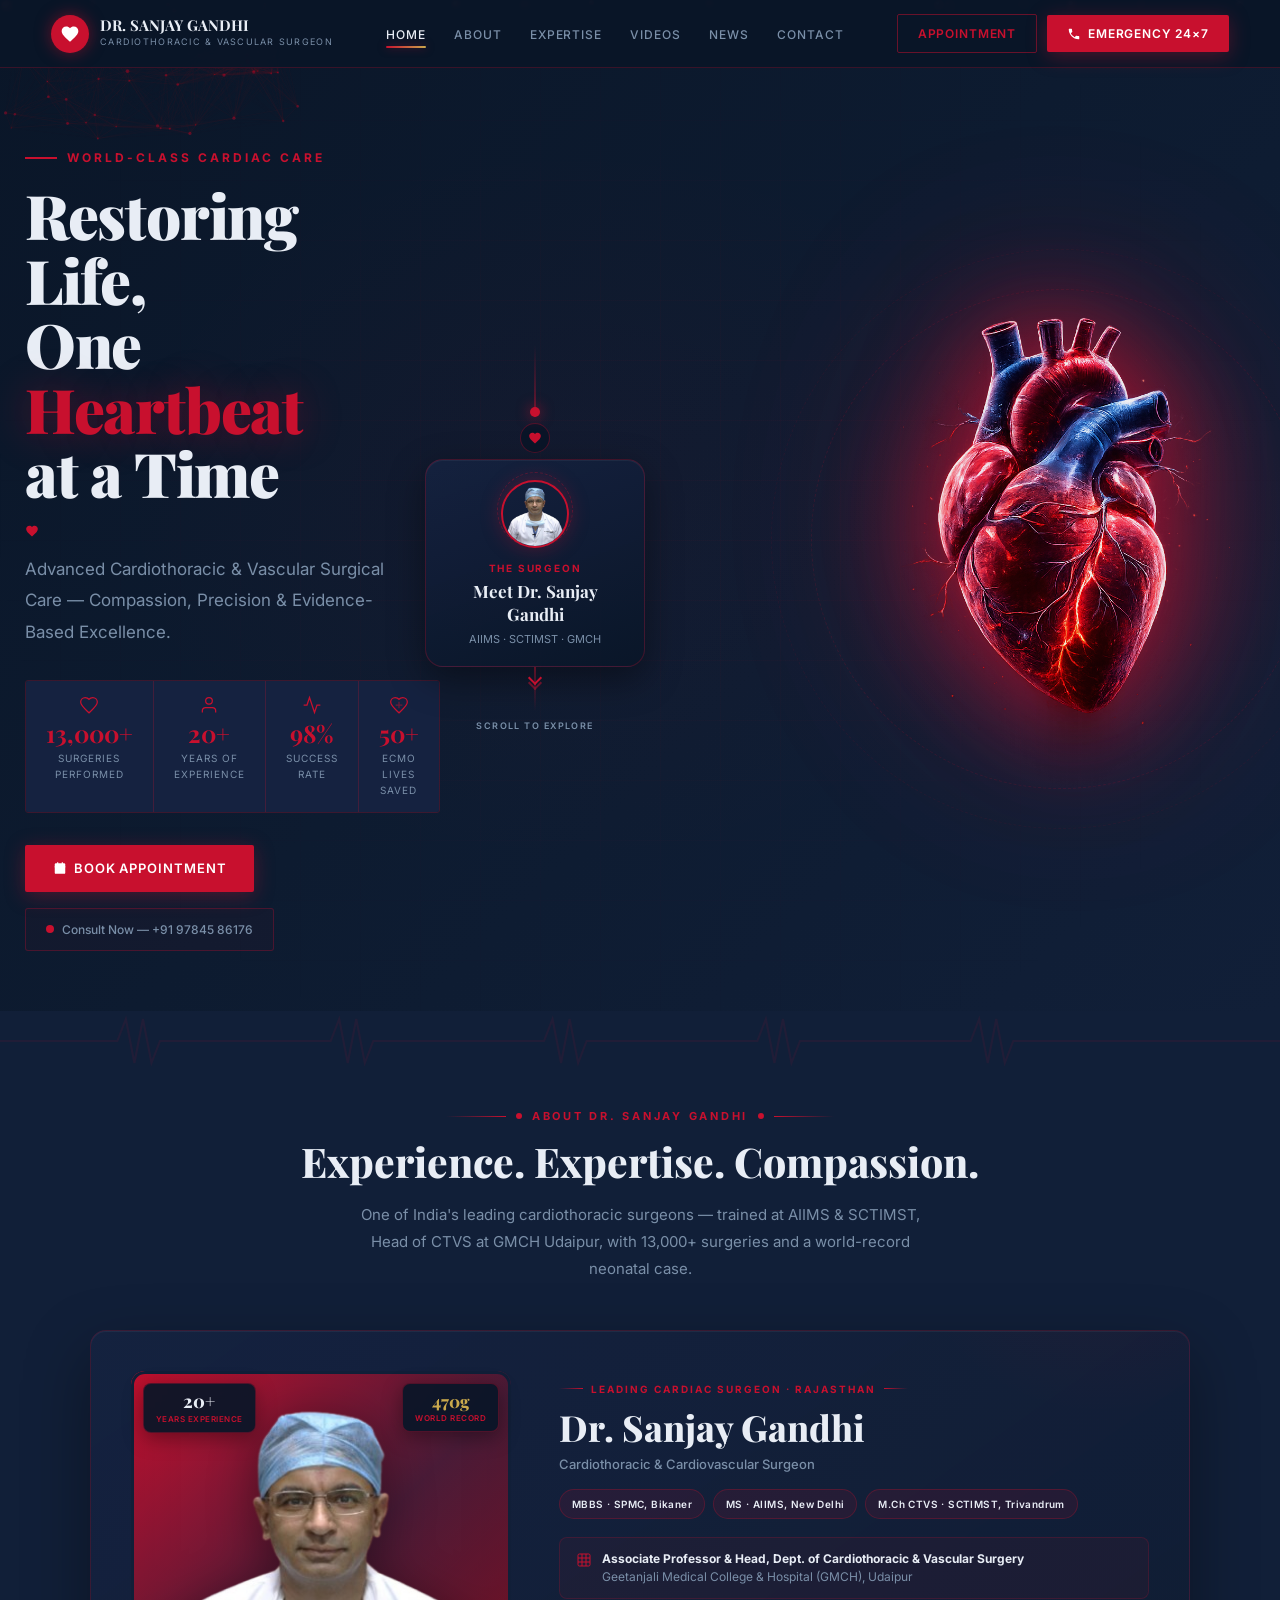
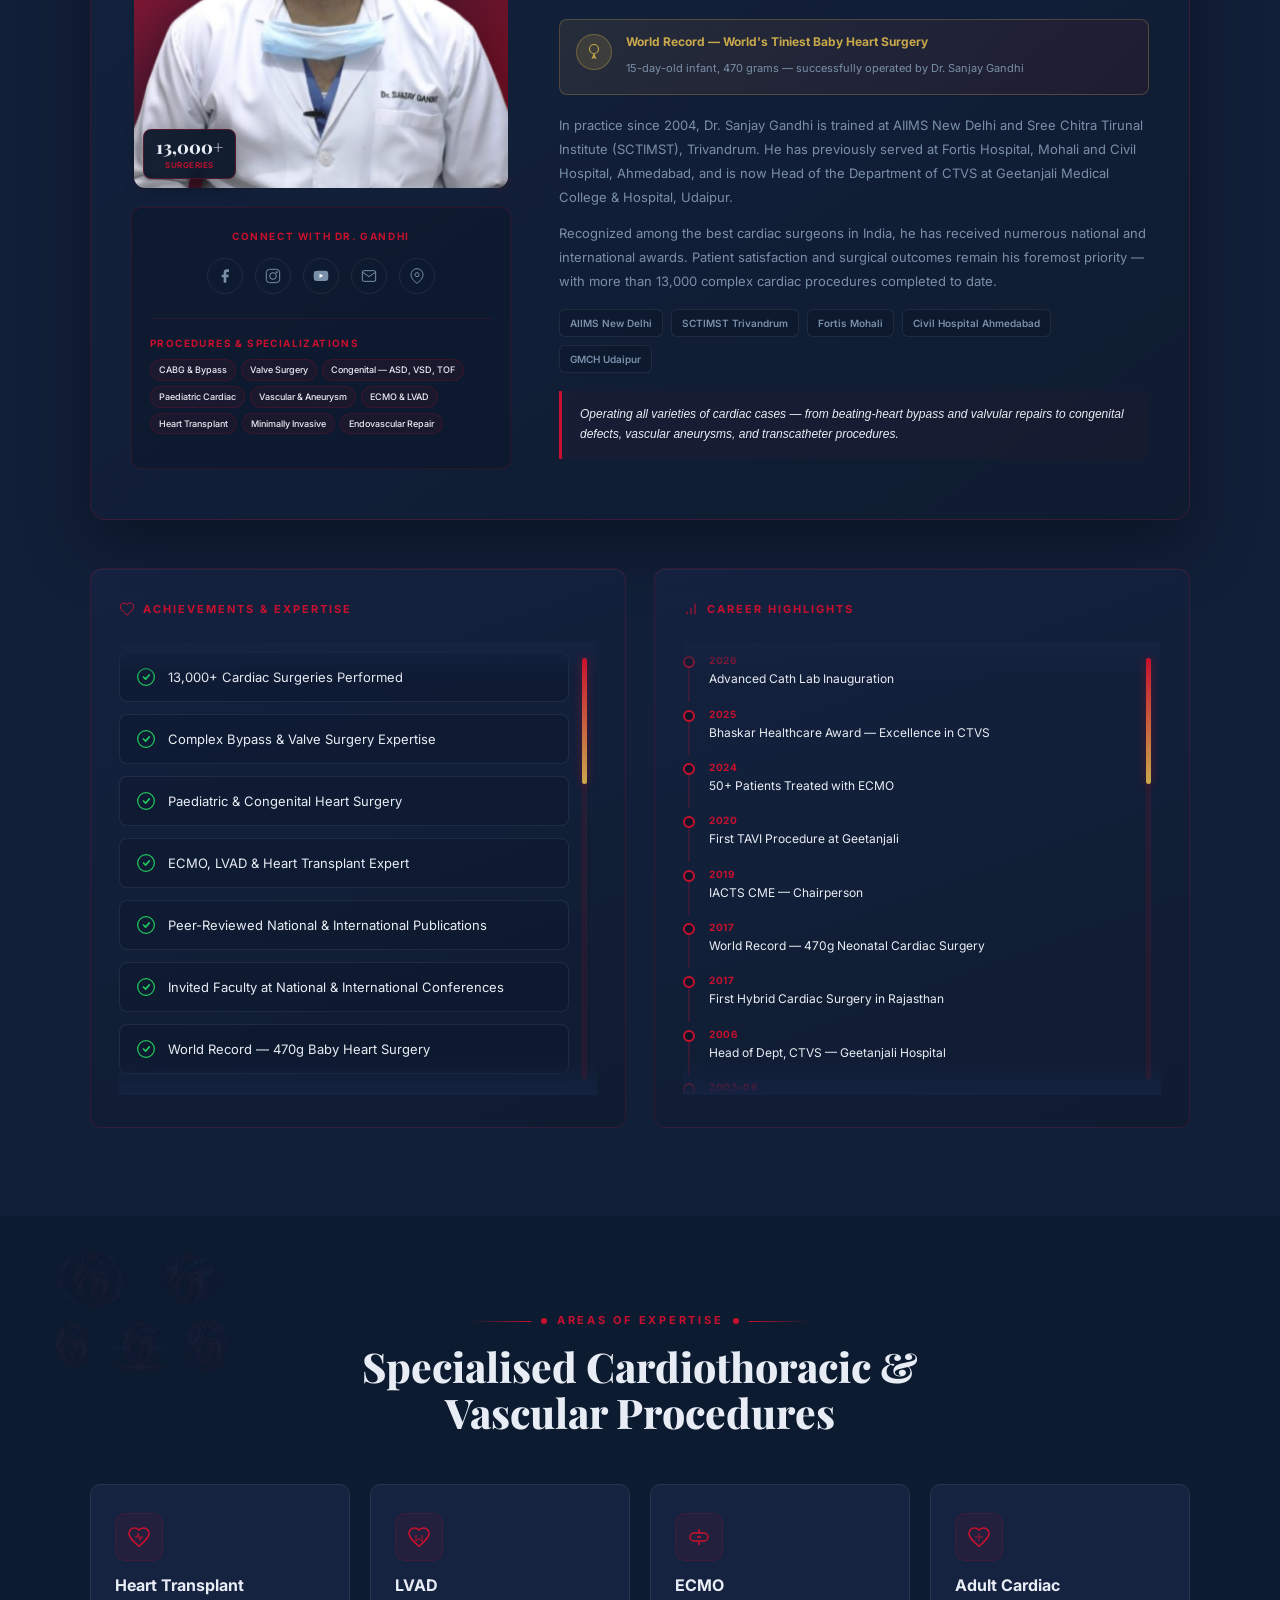
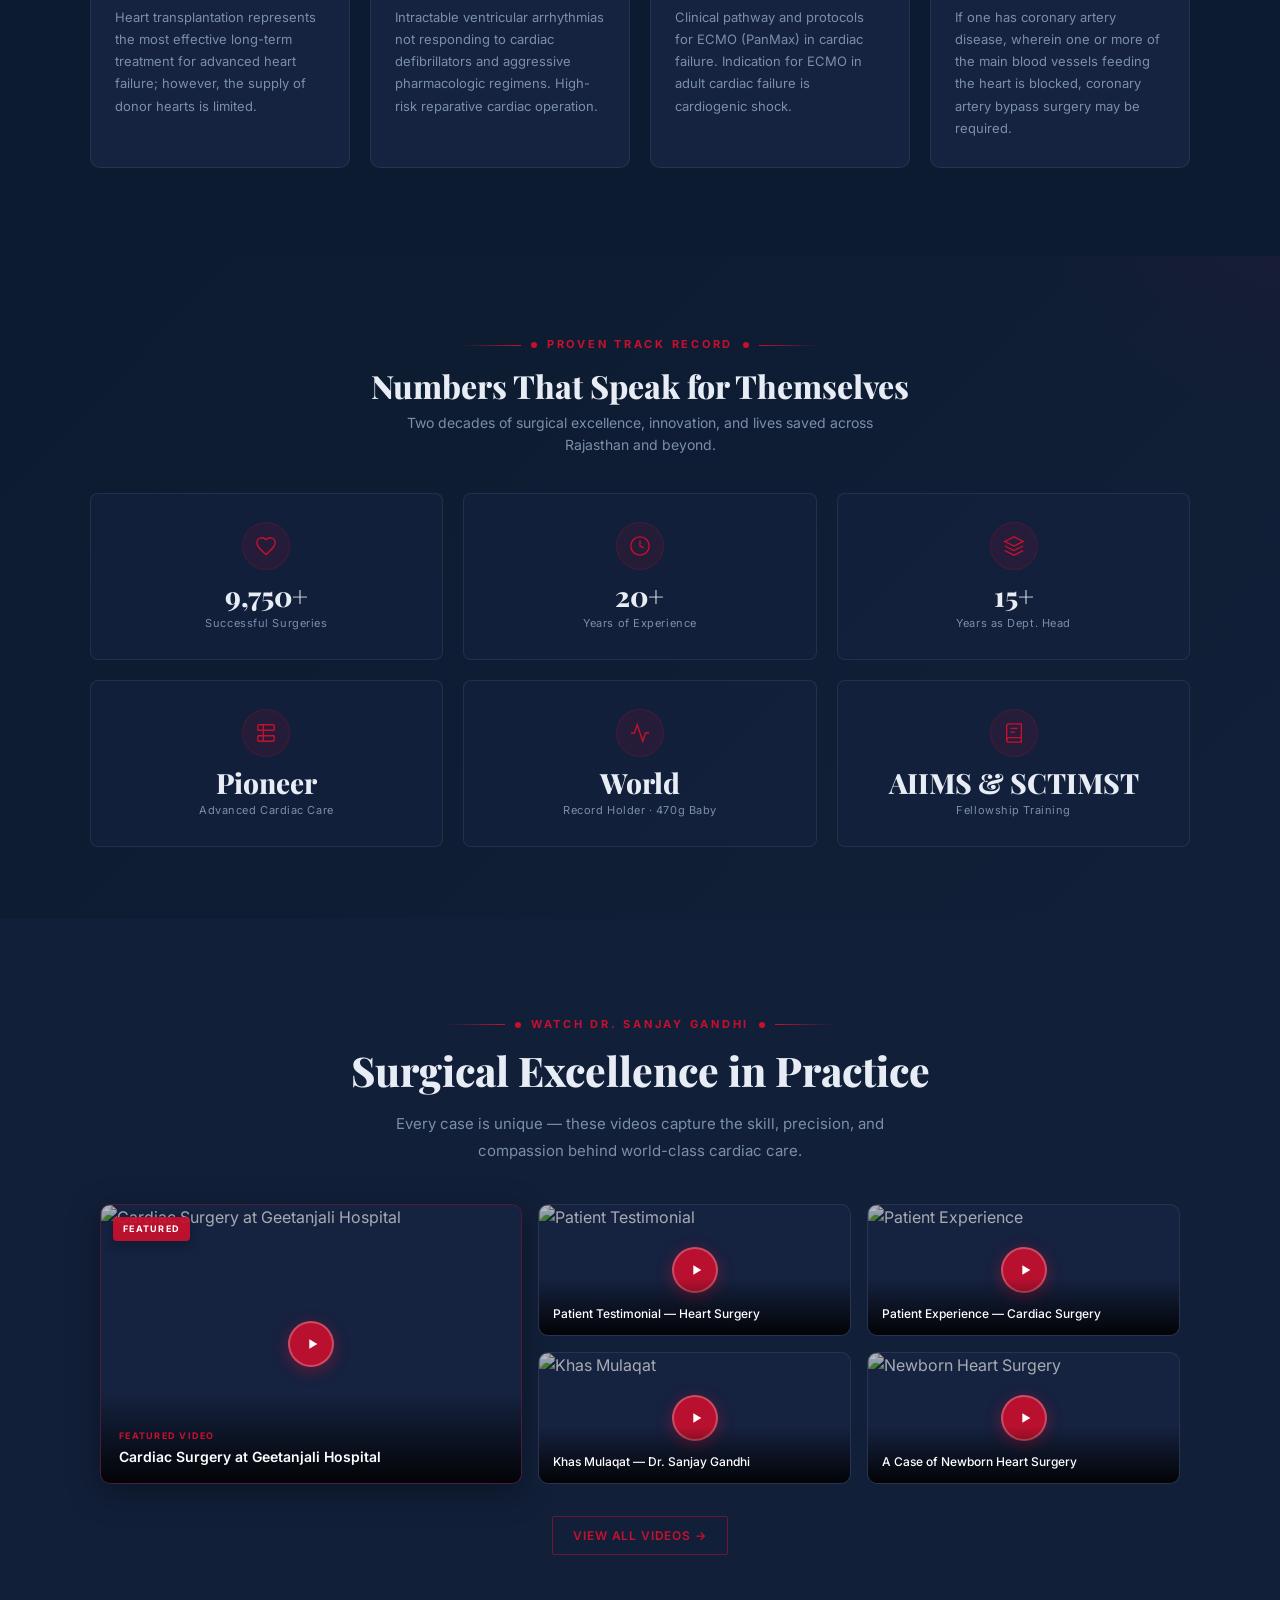
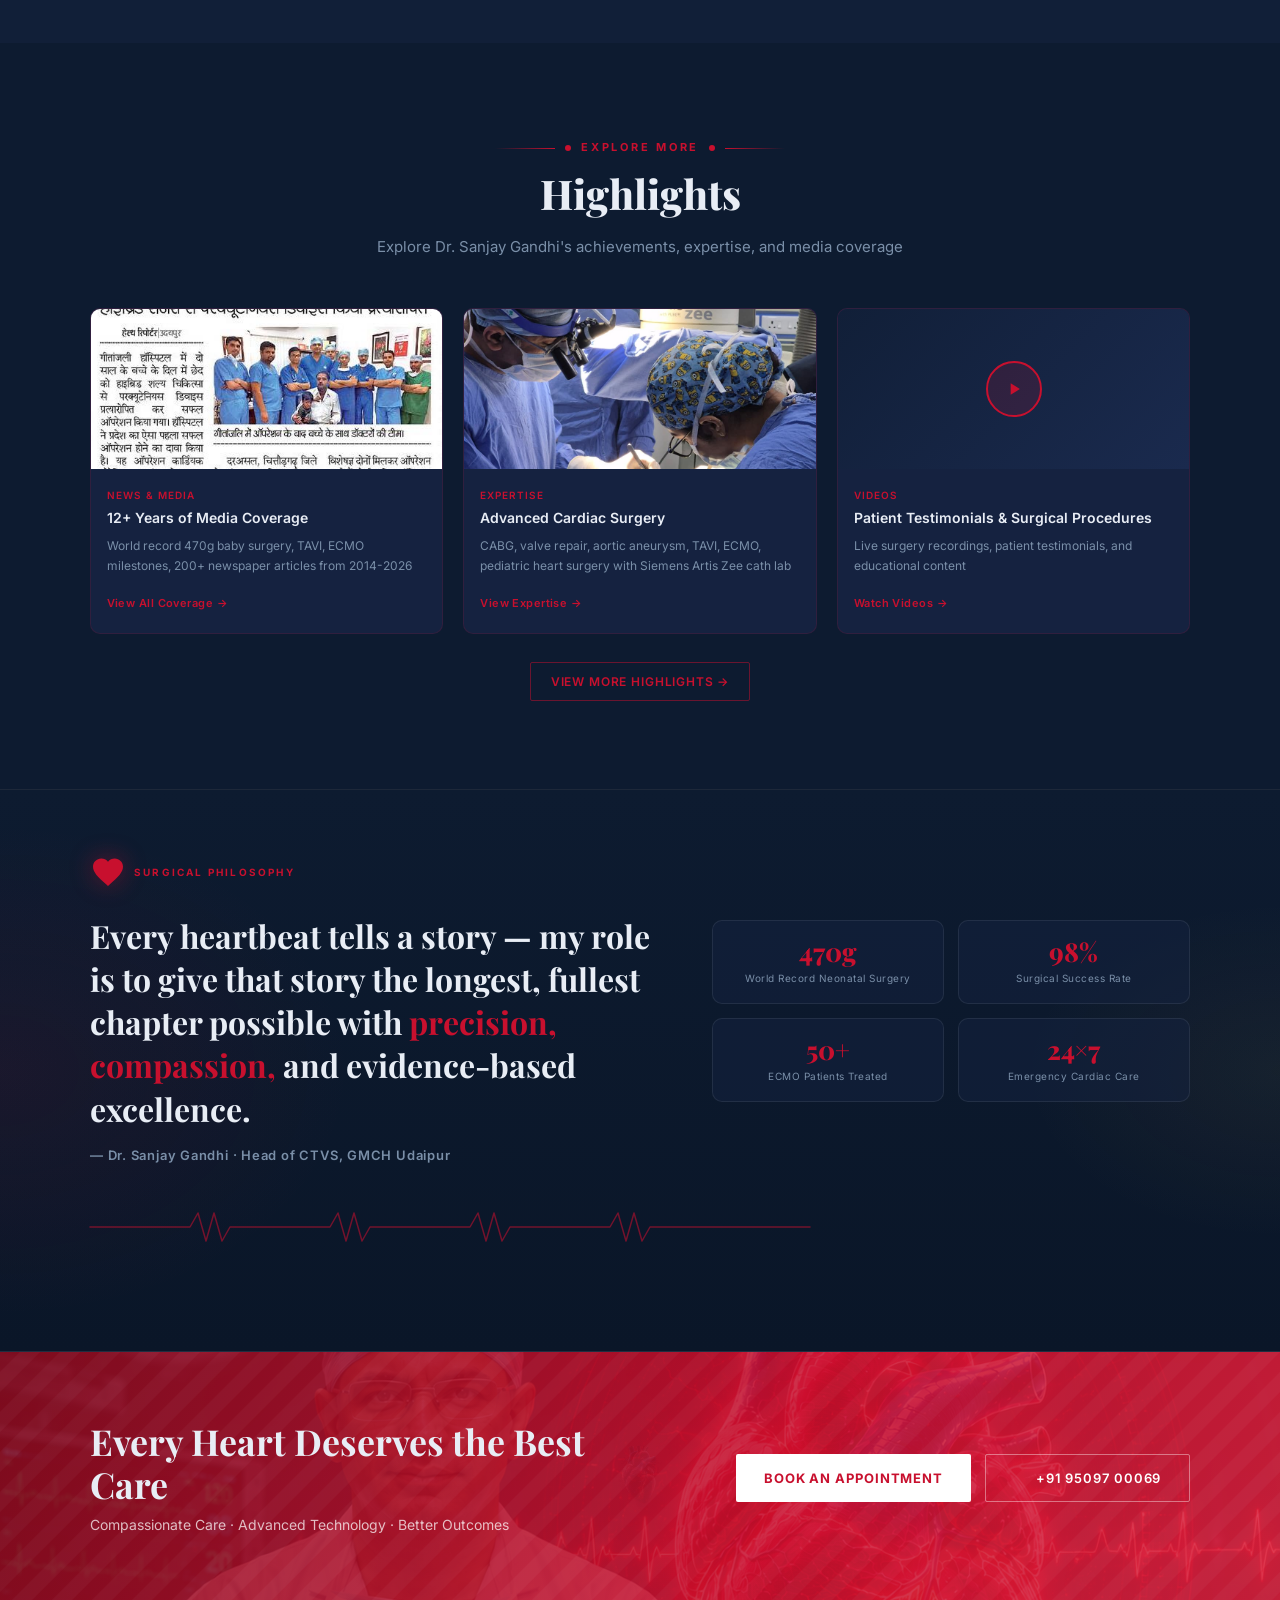
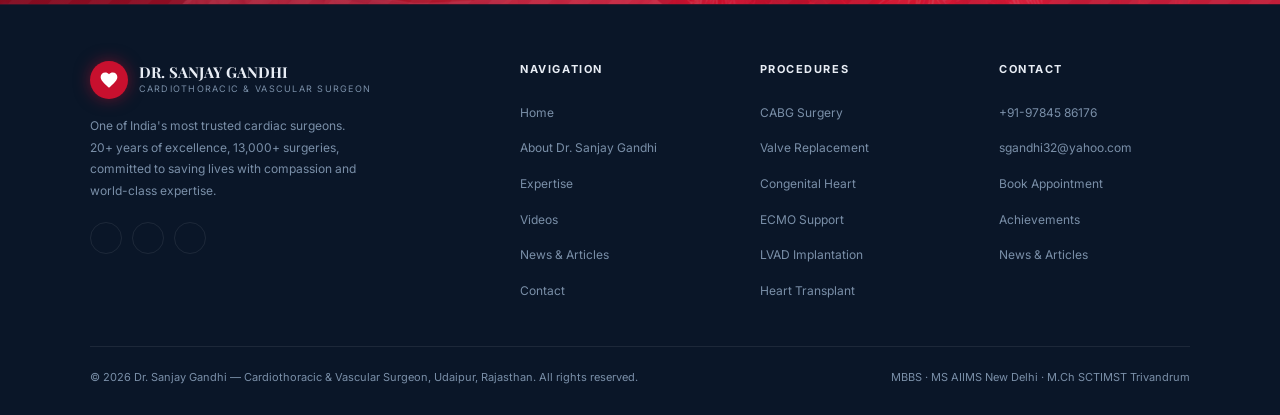
==== commit 508c271a: "cursor v3" ====
--- a/index.html
+++ b/index.html
@@ -5,7 +5,7 @@
 <meta name="viewport" content="width=device-width, initial-scale=1.0"/>
 <title>Dr. Sanjay Gandhi | Cardiothoracic & Vascular Surgeon</title>
 <link href="https://fonts.googleapis.com/css2?family=Playfair+Display:wght@400;700;900&family=Inter:wght@300;400;500;600;700&display=swap" rel="stylesheet"/>
-<link rel="stylesheet" href="css/site.css?v=12"/>
+<link rel="stylesheet" href="css/site.css?v=13"/>
 <style>
 .hero { min-height: 100vh; padding-top: 68px; position: relative; overflow: hidden; background: radial-gradient(ellipse 60% 60% at 45% 50%, rgba(200,16,46,0.04) 0%, transparent 60%), linear-gradient(135deg, #0A1628 0%, #0D1B30 50%, #111F38 100%); display: grid; grid-template-columns: 1.05fr 1fr; align-items: stretch; }
 #particles { position: absolute; inset: 0; z-index: 0; pointer-events: none; }
@@ -238,17 +238,14 @@
 </head>
 <body>
 
-<!-- PAGE LOADER WITH ECG LINE -->
-<div id="pageLoader" style="position:fixed;inset:0;z-index:9999;background:var(--bg);display:flex;flex-direction:column;align-items:center;justify-content:center;transition:opacity 0.5s;">
-  <svg width="200" height="60" viewBox="0 0 200 60" style="overflow:visible;">
-    <path d="M0,30 L40,30 L50,30 L55,10 L60,50 L65,10 L70,50 L75,30 L85,30 L120,30 L125,30 L130,10 L135,50 L140,10 L145,50 L150,30 L160,30 L200,30" fill="none" stroke="#C8102E" stroke-width="2" stroke-linecap="round" stroke-linejoin="round" style="stroke-dasharray:500;stroke-dashoffset:500;animation:loaderEcg 1.5s ease-in-out infinite;"/>
+<!-- PAGE LOADER -->
+<div class="site-loader" id="siteLoader" aria-busy="true" aria-label="Loading">
+  <svg class="site-loader__ecg" viewBox="0 0 200 60" aria-hidden="true">
+    <path class="site-loader__path" d="M0,30 L40,30 L50,30 L55,10 L60,50 L65,10 L70,50 L75,30 L85,30 L120,30 L125,30 L130,10 L135,50 L140,10 L145,50 L150,30 L160,30 L200,30"/>
   </svg>
-  <div style="font-family:'Playfair Display',serif;font-size:14px;color:var(--text);margin-top:16px;letter-spacing:0.05em;">Dr. Sanjay Gandhi</div>
+  <p class="site-loader__title">Dr. Sanjay Gandhi</p>
+  <span class="site-loader__sub">Cardiothoracic & Vascular Surgeon</span>
 </div>
-<style>
-@keyframes loaderEcg { 0%{stroke-dashoffset:500} 50%{stroke-dashoffset:0} 100%{stroke-dashoffset:-500} }
-</style>
-<script>window.addEventListener('load',function(){var l=document.getElementById('pageLoader');l.style.opacity='0';setTimeout(function(){l.style.display='none'},500)});</script>
 
 <!-- NAV -->
 <nav>
@@ -578,12 +575,12 @@
     <p>Two decades of surgical excellence, innovation, and lives saved across Rajasthan and beyond.</p>
   </div>
   <div class="milestones-grid">
-    <div class="ms"><div class="ms-icon"><svg viewBox="0 0 24 24" fill="none" stroke="#C8102E" stroke-width="1.5"><path d="M12 21.35l-1.45-1.32C5.4 15.36 2 12.28 2 8.5 2 5.42 4.42 3 7.5 3c1.74 0 3.41.81 4.5 2.09C13.09 3.81 14.76 3 16.5 3 19.58 3 22 5.42 22 8.5c0 3.78-3.4 6.86-8.55 11.54L12 21.35z"/></svg></div><div class="ms-val">13,000+</div><div class="ms-lbl">Successful Surgeries</div></div>
-    <div class="ms"><div class="ms-icon"><svg viewBox="0 0 24 24" fill="none" stroke="#C8102E" stroke-width="1.5"><circle cx="12" cy="12" r="10"/><polyline points="12 6 12 12 16 14"/></svg></div><div class="ms-val">20+</div><div class="ms-lbl">Years of Experience</div></div>
-    <div class="ms"><div class="ms-icon"><svg viewBox="0 0 24 24" fill="none" stroke="#C8102E" stroke-width="1.5"><path d="M12 2L2 7l10 5 10-5-10-5zM2 17l10 5 10-5M2 12l10 5 10-5"/></svg></div><div class="ms-val">15+</div><div class="ms-lbl">Years as Dept. Head</div></div>
-    <div class="ms"><div class="ms-icon"><svg viewBox="0 0 24 24" fill="none" stroke="#C8102E" stroke-width="1.5"><path d="M9 3H5a2 2 0 00-2 2v4m6-6h10a2 2 0 012 2v4M9 3v18m0 0h10a2 2 0 002-2v-4M9 21H5a2 2 0 01-2-2v-4"/><path d="M3 9h18M3 15h18"/></svg></div><div class="ms-val">Pioneer</div><div class="ms-lbl">Advanced Cardiac Care</div></div>
-    <div class="ms"><div class="ms-icon"><svg viewBox="0 0 24 24" fill="none" stroke="#C8102E" stroke-width="1.5"><path d="M22 12h-4l-3 9L9 3l-3 9H2"/></svg></div><div class="ms-val">World</div><div class="ms-lbl">Record Holder · 470g Baby</div></div>
-    <div class="ms"><div class="ms-icon"><svg viewBox="0 0 24 24" fill="none" stroke="#C8102E" stroke-width="1.5"><path d="M4 19.5A2.5 2.5 0 016.5 17H20"/><path d="M6.5 2H20v20H6.5A2.5 2.5 0 014 19.5v-15A2.5 2.5 0 016.5 2z"/><path d="M8 7h8M8 11h5"/></svg></div><div class="ms-val">AIIMS &amp; SCTIMST</div><div class="ms-lbl">Fellowship Training</div></div>
+    <div class="ms ms--glow"><div class="ms-icon"><svg viewBox="0 0 24 24" fill="none" stroke="#C8102E" stroke-width="1.5"><path d="M12 21.35l-1.45-1.32C5.4 15.36 2 12.28 2 8.5 2 5.42 4.42 3 7.5 3c1.74 0 3.41.81 4.5 2.09C13.09 3.81 14.76 3 16.5 3 19.58 3 22 5.42 22 8.5c0 3.78-3.4 6.86-8.55 11.54L12 21.35z"/></svg></div><div class="ms-val">13,000+</div><div class="ms-lbl">Successful Surgeries</div></div>
+    <div class="ms ms--glow"><div class="ms-icon"><svg viewBox="0 0 24 24" fill="none" stroke="#C8102E" stroke-width="1.5"><circle cx="12" cy="12" r="10"/><polyline points="12 6 12 12 16 14"/></svg></div><div class="ms-val">20+</div><div class="ms-lbl">Years of Experience</div></div>
+    <div class="ms ms--glow"><div class="ms-icon"><svg viewBox="0 0 24 24" fill="none" stroke="#C8102E" stroke-width="1.5"><path d="M12 2L2 7l10 5 10-5-10-5zM2 17l10 5 10-5M2 12l10 5 10-5"/></svg></div><div class="ms-val">15+</div><div class="ms-lbl">Years as Dept. Head</div></div>
+    <div class="ms ms--glow"><div class="ms-icon"><svg viewBox="0 0 24 24" fill="none" stroke="#C8102E" stroke-width="1.5"><path d="M9 3H5a2 2 0 00-2 2v4m6-6h10a2 2 0 012 2v4M9 3v18m0 0h10a2 2 0 002-2v-4M9 21H5a2 2 0 01-2-2v-4"/><path d="M3 9h18M3 15h18"/></svg></div><div class="ms-val">Pioneer</div><div class="ms-lbl">Advanced Cardiac Care</div></div>
+    <div class="ms ms--glow"><div class="ms-icon"><svg viewBox="0 0 24 24" fill="none" stroke="#C8102E" stroke-width="1.5"><path d="M22 12h-4l-3 9L9 3l-3 9H2"/></svg></div><div class="ms-val">World</div><div class="ms-lbl">Record Holder · 470g Baby</div></div>
+    <div class="ms ms--glow"><div class="ms-icon"><svg viewBox="0 0 24 24" fill="none" stroke="#C8102E" stroke-width="1.5"><path d="M4 19.5A2.5 2.5 0 016.5 17H20"/><path d="M6.5 2H20v20H6.5A2.5 2.5 0 014 19.5v-15A2.5 2.5 0 016.5 2z"/><path d="M8 7h8M8 11h5"/></svg></div><div class="ms-val">AIIMS &amp; SCTIMST</div><div class="ms-lbl">Fellowship Training</div></div>
   </div>
 </div>
 
@@ -700,6 +697,29 @@
   </div>
 </section>
 
+<!-- PHILOSOPHY -->
+<section class="philosophy-band reveal" aria-label="Surgical philosophy">
+  <div class="philosophy-band__inner">
+    <div class="philosophy-band__quote">
+      <div class="philosophy-band__eyebrow">
+        <svg class="philosophy-band__heart" viewBox="0 0 24 24" fill="currentColor" aria-hidden="true"><path d="M12 21.35l-1.45-1.32C5.4 15.36 2 12.28 2 8.5 2 5.42 4.42 3 7.5 3c1.74 0 3.41.81 4.5 2.09C13.09 3.81 14.76 3 16.5 3 19.58 3 22 5.42 22 8.5c0 3.78-3.4 6.86-8.55 11.54L12 21.35z"/></svg>
+        Surgical Philosophy
+      </div>
+      <blockquote>Every heartbeat tells a story — my role is to give that story the longest, fullest chapter possible with <em>precision, compassion,</em> and evidence-based excellence.</blockquote>
+      <cite>— Dr. Sanjay Gandhi · Head of CTVS, GMCH Udaipur</cite>
+    </div>
+    <div class="philosophy-creds">
+      <div class="philosophy-cred"><span class="philosophy-cred__val">470g</span><span class="philosophy-cred__lbl">World Record Neonatal Surgery</span></div>
+      <div class="philosophy-cred"><span class="philosophy-cred__val">98%</span><span class="philosophy-cred__lbl">Surgical Success Rate</span></div>
+      <div class="philosophy-cred"><span class="philosophy-cred__val">50+</span><span class="philosophy-cred__lbl">ECMO Patients Treated</span></div>
+      <div class="philosophy-cred"><span class="philosophy-cred__val">24×7</span><span class="philosophy-cred__lbl">Emergency Cardiac Care</span></div>
+    </div>
+  </div>
+  <svg class="ecg-divider ecg-divider--scroll" viewBox="0 0 720 40" aria-hidden="true" style="margin-top:40px;">
+    <path class="ecg-divider__path" d="M0,20 L80,20 L100,20 L108,6 L116,34 L124,6 L132,34 L140,20 L220,20 L240,20 L248,6 L256,34 L264,6 L272,34 L280,20 L360,20 L380,20 L388,6 L396,34 L404,6 L412,34 L420,20 L500,20 L520,20 L528,6 L536,34 L544,6 L552,34 L560,20 L640,20 L720,20"/>
+  </svg>
+</section>
+
 <!-- CTA BAND -->
 <div class="cta-band">
   <img src="media/heart-graphics/dr-gandhi-overlay.png" alt="" class="cta-deco-overlay" aria-hidden="true"/>
@@ -709,7 +729,7 @@
     <p>Compassionate Care · Advanced Technology · Better Outcomes</p>
   </div>
   <div class="cta-band-right">
-    <a href="contact.html" class="btn btn-white btn-lg">Book an Appointment</a>
+    <a href="contact.html" class="btn btn-white btn-lg btn-heartbeat">Book an Appointment</a>
     <a href="tel:+919509700069" class="btn btn-ghost btn-lg btn-cta-phone btn-icon"><svg class="icon" aria-hidden="true"><use href="assets/icons.svg#icon-phone"/></svg> +91 95097 00069</a>
   </div>
 </div>
@@ -869,6 +889,7 @@
   });
 })();
 </script>
+<script src="js/site-creative.js"></script>
 
 </body>
 </html>
--- a/css/site.css
+++ b/css/site.css
@@ -65,6 +65,19 @@
   letter-spacing: 0.08em; text-transform: uppercase; transition: color 0.2s;
 }
 .nav-links a:hover { color: var(--text); }
+.nav-links a.is-active {
+  color: var(--text);
+  position: relative;
+}
+.nav-links a.is-active::after {
+  content: '';
+  position: absolute;
+  left: 0; right: 0; bottom: -6px;
+  height: 2px;
+  background: linear-gradient(90deg, var(--crimson), var(--gold));
+  border-radius: 2px;
+  box-shadow: 0 0 8px rgba(200,16,46,0.5);
+}
 .nav-cta { display: flex; gap: 10px; align-items: center; }
 
 .btn {
@@ -1178,35 +1191,7 @@
   background-size: 48px 48px;
   mask-image: radial-gradient(ellipse 80% 60% at 50% 30%, black, transparent);
 }
-.page-videos .vid-cat-nav {
-  display: flex; gap: 8px; flex-wrap: nowrap; overflow-x: auto;
-  padding: 16px 0 28px; margin-bottom: 8px;
-  scrollbar-width: none; -webkit-overflow-scrolling: touch;
-  position: sticky; top: 68px; z-index: 50;
-  background: linear-gradient(180deg, var(--bg2) 75%, transparent);
-  backdrop-filter: blur(12px);
-}
-.page-videos .vid-cat-nav::-webkit-scrollbar { display: none; }
-.page-videos .vid-cat-nav__link {
-  display: inline-flex; align-items: center; gap: 8px; flex-shrink: 0;
-  padding: 10px 18px; border-radius: 999px; text-decoration: none;
-  font-size: 11px; font-weight: 600; letter-spacing: 0.08em; text-transform: uppercase;
-  color: var(--muted); border: 1px solid rgba(255,255,255,0.08);
-  background: rgba(21,34,64,0.6); transition: all 0.25s ease;
-  cursor: pointer;
-}
-.page-videos .vid-cat-nav__link:hover,
-.page-videos .vid-cat-nav__link.is-active {
-  color: var(--text); border-color: rgba(200,16,46,0.45);
-  background: rgba(200,16,46,0.12);
-  box-shadow: 0 4px 20px rgba(200,16,46,0.15);
-}
-.page-videos .vid-cat-nav__link.is-active {
-  color: #fff; background: linear-gradient(135deg, rgba(200,16,46,0.85), rgba(139,13,32,0.9));
-  border-color: rgba(200,16,46,0.6);
-}
-.page-videos .vid-cat-nav__icon { width: 14px; height: 14px; flex-shrink: 0; }
-.page-videos .vid-gallery { position: relative; z-index: 1; }
+.page-videos .vid-gallery { position: relative; z-index: 1; padding-top: 48px; }
 .page-videos .vid-group {
   position: relative; margin-bottom: 56px; padding: 28px 28px 32px;
   border-radius: var(--radius-lg);
@@ -1585,6 +1570,217 @@
   letter-spacing: 0.06em; margin-top: 28px;
 }
 .news-group--archive > .clip-year-label:first-of-type { margin-top: 0; }
+
+/* ── Creative brand layer (cardiac motifs, trust, journey) ── */
+.site-loader {
+  position: fixed; inset: 0; z-index: 9999;
+  background: var(--bg);
+  display: flex; flex-direction: column; align-items: center; justify-content: center;
+  transition: opacity 0.5s ease, visibility 0.5s ease;
+}
+.site-loader.is-hidden { opacity: 0; visibility: hidden; pointer-events: none; }
+.site-loader__ecg { width: min(220px, 70vw); height: auto; overflow: visible; }
+.site-loader__path {
+  fill: none; stroke: var(--crimson); stroke-width: 2;
+  stroke-linecap: round; stroke-linejoin: round;
+  stroke-dasharray: 500; stroke-dashoffset: 500;
+  animation: loaderEcg 1.5s ease-in-out infinite;
+}
+.site-loader__title {
+  font-family: 'Playfair Display', serif; font-size: 15px;
+  color: var(--text); margin-top: 18px; letter-spacing: 0.04em;
+}
+.site-loader__sub {
+  font-size: 10px; font-weight: 600; letter-spacing: 0.18em;
+  text-transform: uppercase; color: var(--muted); margin-top: 6px;
+}
+@keyframes loaderEcg {
+  0% { stroke-dashoffset: 500; }
+  50% { stroke-dashoffset: 0; }
+  100% { stroke-dashoffset: -500; }
+}
+
+.trust-ribbon {
+  margin-top: 68px;
+  background: linear-gradient(90deg, rgba(200,16,46,0.12) 0%, rgba(10,22,40,0.95) 35%, rgba(10,22,40,0.95) 100%);
+  border-bottom: 1px solid var(--border);
+  overflow: hidden;
+}
+.trust-ribbon__inner {
+  display: flex; align-items: center; justify-content: center;
+  flex-wrap: wrap; gap: 8px 20px;
+  padding: 10px 5%; max-width: 1200px; margin: 0 auto;
+}
+.trust-ribbon__item {
+  display: inline-flex; align-items: center; gap: 6px;
+  font-size: 11px; font-weight: 500; color: var(--muted); letter-spacing: 0.04em;
+}
+.trust-ribbon__item strong { color: var(--text); font-weight: 700; }
+.trust-ribbon__item svg { width: 14px; height: 14px; color: var(--crimson); flex-shrink: 0; }
+.trust-ribbon__sep { color: rgba(200,16,46,0.35); font-size: 10px; user-select: none; }
+.trust-ribbon ~ .page-header.page-header--inner { padding-top: 88px; }
+
+.ecg-divider {
+  width: 100%; max-width: 720px; margin: 0 auto 32px;
+  opacity: 0.55; overflow: visible;
+}
+.ecg-divider__path {
+  fill: none; stroke: var(--crimson); stroke-width: 1.5;
+  stroke-linecap: round; stroke-linejoin: round;
+}
+.ecg-divider--animated .ecg-divider__path {
+  stroke-dasharray: 600; stroke-dashoffset: 600;
+  animation: ecgDividerDraw 4s ease-in-out infinite;
+}
+@keyframes ecgDividerDraw {
+  0% { stroke-dashoffset: 600; opacity: 0.4; }
+  45% { stroke-dashoffset: 0; opacity: 1; }
+  100% { stroke-dashoffset: -600; opacity: 0.4; }
+}
+
+.page-header--inner::before {
+  content: '';
+  position: absolute; inset: 0; z-index: 0; pointer-events: none;
+  background-image:
+    linear-gradient(rgba(200,16,46,0.025) 1px, transparent 1px),
+    linear-gradient(90deg, rgba(200,16,46,0.025) 1px, transparent 1px);
+  background-size: 48px 48px;
+  mask-image: radial-gradient(ellipse 80% 70% at 50% 40%, black 15%, transparent 75%);
+}
+
+.philosophy-band {
+  position: relative; overflow: hidden;
+  padding: 64px 7%;
+  background:
+    radial-gradient(ellipse 50% 80% at 0% 50%, rgba(200,16,46,0.08), transparent 55%),
+    radial-gradient(ellipse 40% 60% at 100% 50%, rgba(201,168,76,0.06), transparent 50%),
+    linear-gradient(180deg, var(--bg2) 0%, var(--bg) 100%);
+  border-top: 1px solid var(--border2);
+  border-bottom: 1px solid var(--border2);
+}
+.philosophy-band__inner {
+  display: grid; grid-template-columns: 1.2fr 1fr; gap: 48px;
+  align-items: center; max-width: 1100px; margin: 0 auto;
+}
+.philosophy-band__quote blockquote {
+  font-family: 'Playfair Display', serif;
+  font-size: clamp(22px, 2.8vw, 32px); font-weight: 700;
+  line-height: 1.35; color: var(--text); margin: 16px 0 12px;
+}
+.philosophy-band__quote blockquote em { color: var(--crimson); font-style: normal; }
+.philosophy-band__quote cite {
+  font-size: 13px; font-style: normal; font-weight: 600;
+  color: var(--muted); letter-spacing: 0.06em;
+}
+.philosophy-band__eyebrow {
+  display: inline-flex; align-items: center; gap: 8px;
+  font-size: 10px; font-weight: 700; letter-spacing: 0.22em;
+  text-transform: uppercase; color: var(--crimson);
+}
+.philosophy-band__heart {
+  width: 36px; height: 36px; color: var(--crimson);
+  animation: philosophyHeart 1.2s ease-in-out infinite;
+  filter: drop-shadow(0 0 12px rgba(200,16,46,0.45));
+}
+@keyframes philosophyHeart {
+  0%, 100% { transform: scale(1); }
+  14% { transform: scale(1.12); }
+  28% { transform: scale(1); }
+  42% { transform: scale(1.06); }
+}
+.philosophy-creds {
+  display: grid; grid-template-columns: 1fr 1fr; gap: 14px;
+}
+.philosophy-cred {
+  padding: 18px 16px; text-align: center;
+  border: 1px solid var(--border2); border-radius: var(--radius-md);
+  background: rgba(21,34,64,0.5);
+  transition: border-color 0.25s, transform 0.25s;
+}
+.philosophy-cred:hover {
+  border-color: rgba(200,16,46,0.35);
+  transform: translateY(-2px);
+}
+.philosophy-cred__val {
+  display: block; font-family: 'Playfair Display', serif;
+  font-size: 26px; font-weight: 800; color: var(--crimson); line-height: 1;
+}
+.philosophy-cred__lbl {
+  display: block; font-size: 10px; color: var(--muted);
+  letter-spacing: 0.05em; margin-top: 6px; line-height: 1.4;
+}
+
+.care-journey-section { padding-top: 56px; }
+.care-journey-section .sec-header--center { text-align: center; margin-bottom: 36px; }
+.care-journey-section .sec-header--center .sec-sub { margin-left: auto; margin-right: auto; }
+.care-journey {
+  display: grid; grid-template-columns: repeat(4, 1fr); gap: 0;
+  max-width: 1000px; margin: 0 auto;
+  border: 1px solid var(--border2); border-radius: var(--radius-md);
+  overflow: hidden; background: rgba(21,34,64,0.35);
+}
+.care-journey__step {
+  padding: 28px 20px; text-align: center; position: relative;
+  border-right: 1px solid var(--border2);
+  transition: background 0.25s;
+}
+.care-journey__step:last-child { border-right: none; }
+.care-journey__step:hover { background: rgba(200,16,46,0.05); }
+.care-journey__step::after {
+  content: '';
+  position: absolute; top: 50%; right: -6px;
+  width: 10px; height: 10px; border-top: 2px solid rgba(200,16,46,0.35);
+  border-right: 2px solid rgba(200,16,46,0.35);
+  transform: translateY(-50%) rotate(45deg); z-index: 1;
+}
+.care-journey__step:last-child::after { display: none; }
+.care-journey__num {
+  width: 32px; height: 32px; margin: 0 auto 12px;
+  border-radius: 50%; border: 2px solid var(--crimson);
+  display: flex; align-items: center; justify-content: center;
+  font-size: 12px; font-weight: 700; color: var(--crimson);
+  background: rgba(200,16,46,0.08);
+}
+.care-journey__step h3 {
+  font-size: 14px; font-weight: 700; color: var(--text); margin-bottom: 8px;
+}
+.care-journey__step p {
+  font-size: 12px; color: var(--muted); line-height: 1.6;
+}
+
+.trust-stats-row {
+  display: flex; flex-wrap: wrap; gap: 12px;
+  justify-content: center; margin-top: 24px;
+}
+.trust-stat-pill {
+  display: inline-flex; align-items: center; gap: 8px;
+  padding: 8px 16px; border-radius: 999px;
+  border: 1px solid rgba(200,16,46,0.25);
+  background: rgba(200,16,46,0.06);
+  font-size: 11px; font-weight: 600; color: var(--text);
+}
+.trust-stat-pill strong { color: var(--crimson); font-size: 13px; }
+
+.btn-red.btn-heartbeat {
+  animation: btnHeartbeat 2.4s ease-in-out infinite;
+}
+@keyframes btnHeartbeat {
+  0%, 100% { box-shadow: 0 0 0 0 rgba(200,16,46,0.35); }
+  50% { box-shadow: 0 0 0 8px rgba(200,16,46,0); }
+}
+
+.vid-tag {
+  display: inline-block; margin-top: 6px;
+  padding: 3px 8px; border-radius: 999px;
+  font-size: 9px; font-weight: 700; letter-spacing: 0.08em;
+  text-transform: uppercase; color: var(--crimson);
+  border: 1px solid rgba(200,16,46,0.35);
+  background: rgba(200,16,46,0.08);
+}
+
+.ms--glow:hover {
+  box-shadow: 0 8px 32px rgba(200,16,46,0.15), inset 0 0 40px rgba(200,16,46,0.03);
+}
 
 /* ── Responsive ── */
 @media (max-width: 1024px) {
@@ -1707,13 +1903,21 @@
   .clip-card__desc { font-size: 12px; }
   .news-live-ticker { flex-direction: column; }
   .news-live-ticker__label { justify-content: center; padding: 8px 12px; }
+  .philosophy-band__inner { grid-template-columns: 1fr; gap: 32px; }
+  .philosophy-creds { grid-template-columns: 1fr 1fr; }
+  .care-journey { grid-template-columns: 1fr 1fr; }
+  .care-journey__step:nth-child(2)::after { display: none; }
+  .care-journey__step { border-bottom: 1px solid var(--border2); }
+  .care-journey__step:nth-child(3),
+  .care-journey__step:nth-child(4) { border-bottom: none; }
+  .trust-ribbon__inner { justify-content: flex-start; gap: 6px 12px; padding: 8px 5%; }
   .footer-grid { grid-template-columns: 1fr; gap: 30px; }
   .footer-bottom { flex-direction: column; text-align: center; }
   .vid-grid { grid-template-columns: 1fr; gap: 14px; }
   .vid-group { margin-bottom: 40px; }
   .vid-group:first-child { padding-top: 36px; }
-  .page-videos .vid-group { padding: 22px 18px 26px; margin-bottom: 36px; scroll-margin-top: 120px; }
-  .page-videos .vid-cat-nav { top: 56px; padding-bottom: 20px; }
+  .page-videos .vid-gallery { padding-top: 36px; }
+  .page-videos .vid-group { padding: 22px 18px 26px; margin-bottom: 36px; scroll-margin-top: 80px; }
   .page-videos .vid-cta-band { flex-direction: column; padding: 28px 22px; text-align: left; }
   .page-videos .vid-cta-band__sub { margin-left: 0; margin-right: 0; }
   .page-videos .vid-cta-band__actions { width: 100%; }
@@ -1801,6 +2005,11 @@
   .video-cell:not(.video-cell--featured) .video-frame { aspect-ratio: 16 / 9; }
   .page-header { padding-top: 76px !important; padding-bottom: 24px !important; }
   .contact-section { padding-top: 32px !important; }
+  .philosophy-creds { grid-template-columns: 1fr; }
+  .care-journey { grid-template-columns: 1fr; }
+  .care-journey__step::after { display: none; }
+  .care-journey__step { border-right: none; border-bottom: 1px solid var(--border2); }
+  .care-journey__step:last-child { border-bottom: none; }
   .highlight-card img,
   .highlight-card-thumb { height: 140px; }
 }
@@ -1808,7 +2017,11 @@
 @media (prefers-reduced-motion: reduce) {
   .tl-scroll-track,
   .tl-scroll-rail__thumb,
-  .tl-scroll-hint__icon { animation: none; }
+  .tl-scroll-hint__icon,
+  .site-loader__path,
+  .ecg-divider--animated .ecg-divider__path,
+  .philosophy-band__heart,
+  .btn-red.btn-heartbeat { animation: none; }
   .tl-scroll-wrap { overflow-y: auto; scrollbar-width: thin; scrollbar-color: var(--crimson) rgba(200,16,46,0.12); }
   .tl-scroll-rail,
   .tl-scroll-hint { display: none; }
@@ -1819,8 +2032,7 @@
   .video-modal:not([hidden]) .video-modal-dialog { animation: none; }
   .vid-group-head,
   .vid-item,
-  .page-header .sec-header[data-motion],
-  .page-videos .vid-cat-nav {
+  .page-header .sec-header[data-motion] {
     opacity: 1;
     transform: none;
   }
